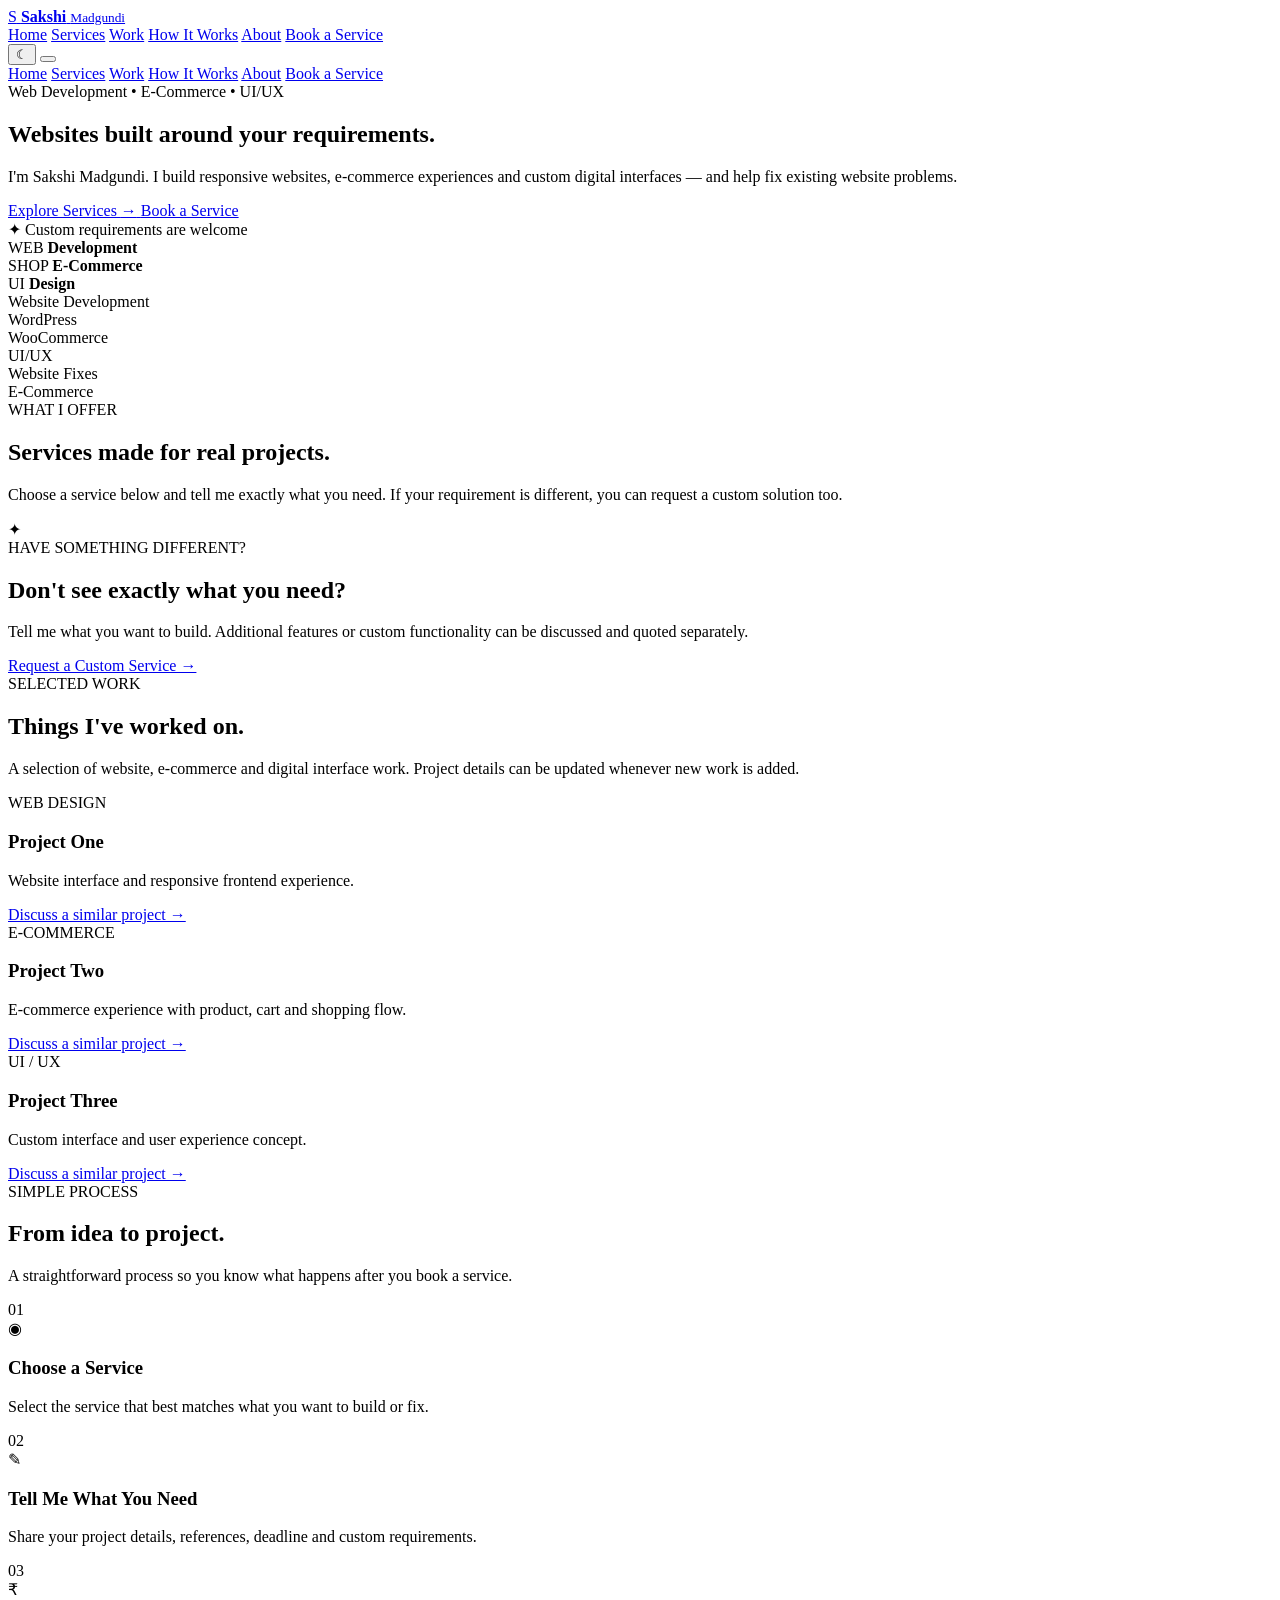
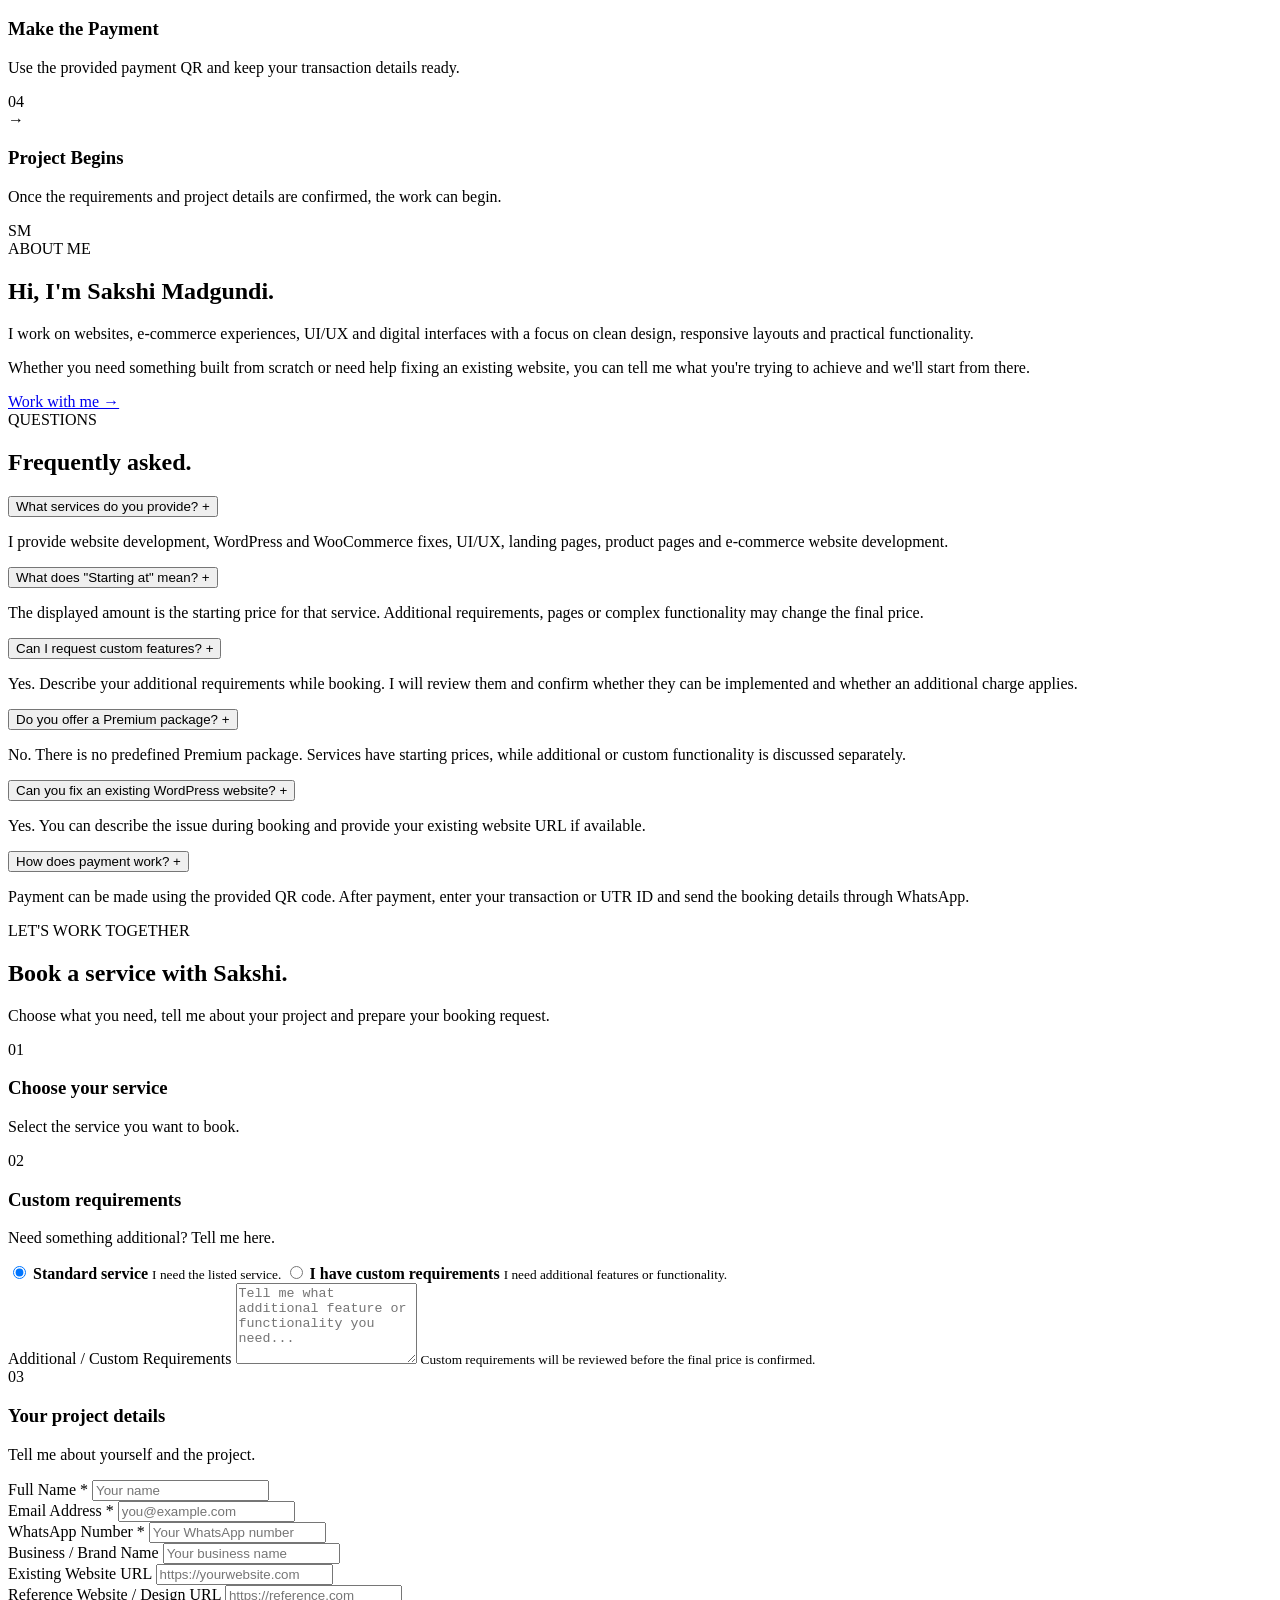
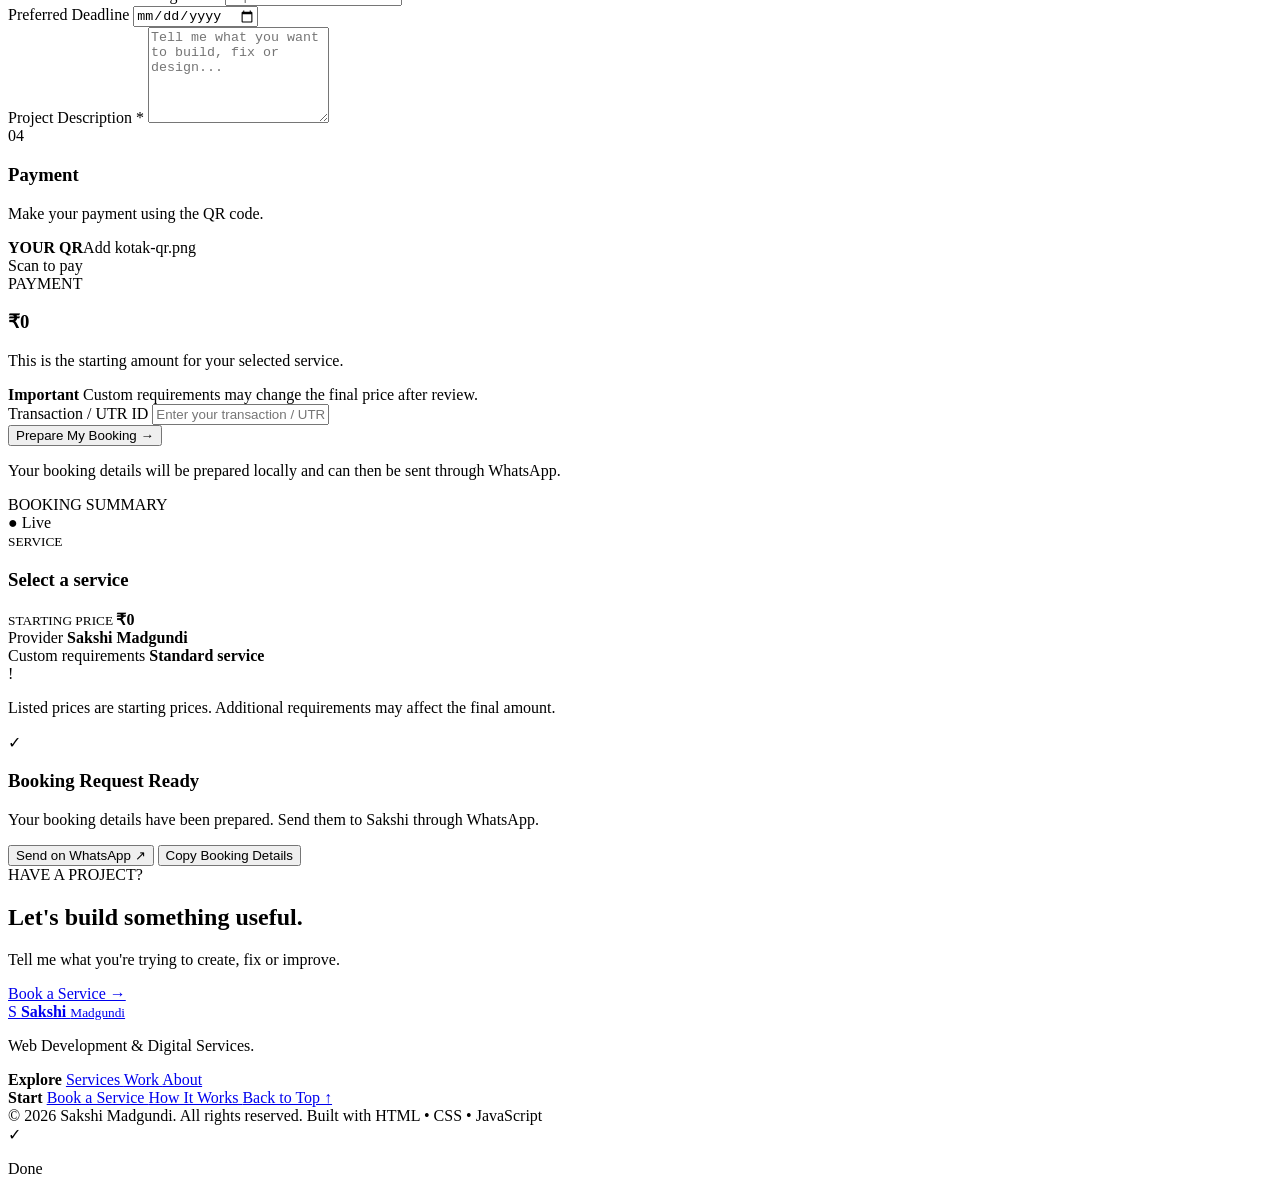
==== index.html @ ca5ca5b4 "Create index.html" ====
<!DOCTYPE html>
<html lang="en">
<head>
    <meta charset="UTF-8">

    <meta name="viewport" content="width=device-width, initial-scale=1.0">

    <title>Sakshi Madgundi | Web Development & Digital Services</title>

    <meta
        name="description"
        content="Web development, e-commerce, UI/UX and website improvement services by Sakshi Madgundi."
    >

    <meta name="theme-color" content="#FFD600">

    <link rel="stylesheet" href="style.css">
</head>

<body>

<!-- =====================================================
     HEADER
===================================================== -->

<header class="site-header" id="siteHeader">

    <div class="header-inner">

        <a href="#home" class="brand">
            <span class="brand-mark">S</span>

            <span class="brand-text">
                <strong>Sakshi</strong>
                <small>Madgundi</small>
            </span>
        </a>


        <nav class="desktop-nav">

            <a href="#home">Home</a>
            <a href="#services">Services</a>
            <a href="#work">Work</a>
            <a href="#how-it-works">How It Works</a>
            <a href="#about">About</a>

            <a href="#booking" class="nav-book">
                Book a Service
            </a>

        </nav>


        <div class="header-actions">

            <button
                class="theme-toggle"
                id="themeToggle"
                type="button"
                aria-label="Toggle dark mode"
            >
                <span id="themeIcon">☾</span>
            </button>

            <button
                class="mobile-menu-btn"
                id="mobileMenuBtn"
                type="button"
                aria-label="Open menu"
                aria-expanded="false"
            >
                <span></span>
                <span></span>
                <span></span>
            </button>

        </div>

    </div>


    <!-- MOBILE MENU -->

    <div class="mobile-menu" id="mobileMenu">

        <a href="#home">Home</a>
        <a href="#services">Services</a>
        <a href="#work">Work</a>
        <a href="#how-it-works">How It Works</a>
        <a href="#about">About</a>

        <a href="#booking" class="mobile-book">
            Book a Service
        </a>

    </div>

</header>


<main>


<!-- =====================================================
     HERO
===================================================== -->

<section class="hero section" id="home">

    <div class="hero-content">

        <div class="eyebrow">
            <span></span>
            Web Development • E-Commerce • UI/UX
        </div>

        <h1>
            Websites built
            <span>around your requirements.</span>
        </h1>

        <p class="hero-description">
            I'm Sakshi Madgundi. I build responsive websites,
            e-commerce experiences and custom digital interfaces —
            and help fix existing website problems.
        </p>

        <div class="hero-buttons">

            <a href="#services" class="btn btn-primary">
                Explore Services
                <span>→</span>
            </a>

            <a href="#booking" class="btn btn-secondary">
                Book a Service
            </a>

        </div>


        <div class="hero-note">
            <span>✦</span>
            Custom requirements are welcome
        </div>

    </div>


    <div class="hero-visual">

        <div class="visual-glow"></div>

        <div class="floating-card card-one">
            <span>WEB</span>
            <strong>Development</strong>
        </div>

        <div class="floating-card card-two">
            <span>SHOP</span>
            <strong>E-Commerce</strong>
        </div>

        <div class="floating-card card-three">
            <span>UI</span>
            <strong>Design</strong>
        </div>


        <div class="hero-device">

            <div class="device-top">
                <span></span>
                <span></span>
                <span></span>
            </div>

            <div class="device-content">

                <div class="device-line large"></div>
                <div class="device-line"></div>
                <div class="device-line short"></div>

                <div class="device-grid">
                    <div></div>
                    <div></div>
                    <div></div>
                </div>

            </div>

        </div>

    </div>

</section>


<!-- =====================================================
     QUICK SERVICE STRIP
===================================================== -->

<section class="service-strip">

    <div>Website Development</div>
    <div>WordPress</div>
    <div>WooCommerce</div>
    <div>UI/UX</div>
    <div>Website Fixes</div>
    <div>E-Commerce</div>

</section>


<!-- =====================================================
     SERVICES
===================================================== -->

<section class="section services-section" id="services">

    <div class="section-heading">

        <div>
            <span class="section-label">WHAT I OFFER</span>

            <h2>
                Services made
                <span>for real projects.</span>
            </h2>
        </div>

        <p>
            Choose a service below and tell me exactly what
            you need. If your requirement is different,
            you can request a custom solution too.
        </p>

    </div>


    <div class="services-grid" id="servicesGrid"></div>

</section>


<!-- =====================================================
     CUSTOM REQUIREMENT CTA
===================================================== -->

<section class="custom-section section">

    <div class="custom-card">

        <div class="custom-icon">
            ✦
        </div>

        <div class="custom-content">

            <span class="section-label">
                HAVE SOMETHING DIFFERENT?
            </span>

            <h2>
                Don't see exactly
                <span>what you need?</span>
            </h2>

            <p>
                Tell me what you want to build. Additional
                features or custom functionality can be
                discussed and quoted separately.
            </p>

        </div>

        <a href="#booking" class="btn btn-dark">
            Request a Custom Service →
        </a>

    </div>

</section>


<!-- =====================================================
     WORK
===================================================== -->

<section class="section work-section" id="work">

    <div class="section-heading">

        <div>

            <span class="section-label">
                SELECTED WORK
            </span>

            <h2>
                Things I've
                <span>worked on.</span>
            </h2>

        </div>

        <p>
            A selection of website, e-commerce and digital
            interface work. Project details can be updated
            whenever new work is added.
        </p>

    </div>


    <div class="work-grid">

        <article class="work-card">

            <div class="work-image work-image-one">
                <div class="mock-browser">
                    <div class="mock-top"></div>
                    <div class="mock-body">
                        <div></div>
                        <div></div>
                        <div></div>
                    </div>
                </div>
            </div>

            <div class="work-info">

                <span>WEB DESIGN</span>

                <h3>
                    Project One
                </h3>

                <p>
                    Website interface and responsive
                    frontend experience.
                </p>

                <a href="#booking">
                    Discuss a similar project →
                </a>

            </div>

        </article>


        <article class="work-card">

            <div class="work-image work-image-two">
                <div class="mock-phone">
                    <div class="mock-phone-top"></div>
                    <div class="mock-phone-body">
                        <div></div>
                        <div></div>
                    </div>
                </div>
            </div>

            <div class="work-info">

                <span>E-COMMERCE</span>

                <h3>
                    Project Two
                </h3>

                <p>
                    E-commerce experience with product,
                    cart and shopping flow.
                </p>

                <a href="#booking">
                    Discuss a similar project →
                </a>

            </div>

        </article>


        <article class="work-card">

            <div class="work-image work-image-three">

                <div class="mock-ui">

                    <div class="mock-ui-sidebar"></div>

                    <div class="mock-ui-main">
                        <div></div>
                        <div></div>
                        <div></div>
                    </div>

                </div>

            </div>

            <div class="work-info">

                <span>UI / UX</span>

                <h3>
                    Project Three
                </h3>

                <p>
                    Custom interface and user experience
                    concept.
                </p>

                <a href="#booking">
                    Discuss a similar project →
                </a>

            </div>

        </article>

    </div>

</section>


<!-- =====================================================
     HOW IT WORKS
===================================================== -->

<section class="section process-section" id="how-it-works">

    <div class="section-heading">

        <div>

            <span class="section-label">
                SIMPLE PROCESS
            </span>

            <h2>
                From idea
                <span>to project.</span>
            </h2>

        </div>

        <p>
            A straightforward process so you know what happens
            after you book a service.
        </p>

    </div>


    <div class="process-grid">

        <div class="process-card">

            <div class="process-number">
                01
            </div>

            <div class="process-icon">
                ◉
            </div>

            <h3>
                Choose a Service
            </h3>

            <p>
                Select the service that best matches
                what you want to build or fix.
            </p>

        </div>


        <div class="process-card">

            <div class="process-number">
                02
            </div>

            <div class="process-icon">
                ✎
            </div>

            <h3>
                Tell Me What You Need
            </h3>

            <p>
                Share your project details, references,
                deadline and custom requirements.
            </p>

        </div>


        <div class="process-card">

            <div class="process-number">
                03
            </div>

            <div class="process-icon">
                ₹
            </div>

            <h3>
                Make the Payment
            </h3>

            <p>
                Use the provided payment QR and keep
                your transaction details ready.
            </p>

        </div>


        <div class="process-card">

            <div class="process-number">
                04
            </div>

            <div class="process-icon">
                → 
            </div>

            <h3>
                Project Begins
            </h3>

            <p>
                Once the requirements and project details
                are confirmed, the work can begin.
            </p>

        </div>

    </div>

</section>


<!-- =====================================================
     ABOUT
===================================================== -->

<section class="section about-section" id="about">

    <div class="about-visual">

        <div class="about-circle">
            SM
        </div>

        <div class="about-yellow-block"></div>

    </div>


    <div class="about-content">

        <span class="section-label">
            ABOUT ME
        </span>

        <h2>
            Hi, I'm
            <span>Sakshi Madgundi.</span>
        </h2>

        <p>
            I work on websites, e-commerce experiences,
            UI/UX and digital interfaces with a focus on
            clean design, responsive layouts and practical
            functionality.
        </p>

        <p>
            Whether you need something built from scratch
            or need help fixing an existing website,
            you can tell me what you're trying to achieve
            and we'll start from there.
        </p>

        <a href="#booking" class="text-link">
            Work with me →
        </a>

    </div>

</section>


<!-- =====================================================
     FAQ
===================================================== -->

<section class="section faq-section">

    <div class="section-heading">

        <div>

            <span class="section-label">
                QUESTIONS
            </span>

            <h2>
                Frequently
                <span>asked.</span>
            </h2>

        </div>

    </div>


    <div class="faq-list">

        <div class="faq-item">

            <button class="faq-question" type="button">
                <span>What services do you provide?</span>
                <span class="faq-plus">+</span>
            </button>

            <div class="faq-answer">
                <p>
                    I provide website development, WordPress
                    and WooCommerce fixes, UI/UX, landing pages,
                    product pages and e-commerce website development.
                </p>
            </div>

        </div>


        <div class="faq-item">

            <button class="faq-question" type="button">
                <span>What does "Starting at" mean?</span>
                <span class="faq-plus">+</span>
            </button>

            <div class="faq-answer">
                <p>
                    The displayed amount is the starting price
                    for that service. Additional requirements,
                    pages or complex functionality may change
                    the final price.
                </p>
            </div>

        </div>


        <div class="faq-item">

            <button class="faq-question" type="button">
                <span>Can I request custom features?</span>
                <span class="faq-plus">+</span>
            </button>

            <div class="faq-answer">
                <p>
                    Yes. Describe your additional requirements
                    while booking. I will review them and confirm
                    whether they can be implemented and whether
                    an additional charge applies.
                </p>
            </div>

        </div>


        <div class="faq-item">

            <button class="faq-question" type="button">
                <span>Do you offer a Premium package?</span>
                <span class="faq-plus">+</span>
            </button>

            <div class="faq-answer">
                <p>
                    No. There is no predefined Premium package.
                    Services have starting prices, while additional
                    or custom functionality is discussed separately.
                </p>
            </div>

        </div>


        <div class="faq-item">

            <button class="faq-question" type="button">
                <span>Can you fix an existing WordPress website?</span>
                <span class="faq-plus">+</span>
            </button>

            <div class="faq-answer">
                <p>
                    Yes. You can describe the issue during booking
                    and provide your existing website URL if available.
                </p>
            </div>

        </div>


        <div class="faq-item">

            <button class="faq-question" type="button">
                <span>How does payment work?</span>
                <span class="faq-plus">+</span>
            </button>

            <div class="faq-answer">
                <p>
                    Payment can be made using the provided QR code.
                    After payment, enter your transaction or UTR ID
                    and send the booking details through WhatsApp.
                </p>
            </div>

        </div>

    </div>

</section>


<!-- =====================================================
     BOOKING
===================================================== -->

<section class="section booking-section" id="booking">

    <div class="booking-heading">

        <span class="section-label">
            LET'S WORK TOGETHER
        </span>

        <h2>
            Book a service
            <span>with Sakshi.</span>
        </h2>

        <p>
            Choose what you need, tell me about your project
            and prepare your booking request.
        </p>

    </div>


    <div class="booking-layout">


        <!-- LEFT SIDE -->

        <div class="booking-form-area">


            <!-- STEP 1 -->

            <div class="booking-step">

                <div class="step-heading">

                    <span class="step-number">
                        01
                    </span>

                    <div>
                        <h3>Choose your service</h3>
                        <p>
                            Select the service you want to book.
                        </p>
                    </div>

                </div>


                <div
                    class="booking-services"
                    id="bookingServices"
                ></div>

            </div>


            <!-- STEP 2 -->

            <div class="booking-step">

                <div class="step-heading">

                    <span class="step-number">
                        02
                    </span>

                    <div>
                        <h3>Custom requirements</h3>

                        <p>
                            Need something additional?
                            Tell me here.
                        </p>

                    </div>

                </div>


                <div class="custom-choice">

                    <label class="choice-option">

                        <input
                            type="radio"
                            name="customChoice"
                            value="standard"
                            checked
                        >

                        <span class="choice-box">

                            <strong>
                                Standard service
                            </strong>

                            <small>
                                I need the listed service.
                            </small>

                        </span>

                    </label>


                    <label class="choice-option">

                        <input
                            type="radio"
                            name="customChoice"
                            value="custom"
                        >

                        <span class="choice-box">

                            <strong>
                                I have custom requirements
                            </strong>

                            <small>
                                I need additional features or functionality.
                            </small>

                        </span>

                    </label>

                </div>


                <div
                    class="custom-requirements"
                    id="customRequirements"
                >

                    <label for="additionalRequirements">
                        Additional / Custom Requirements
                    </label>

                    <textarea
                        id="additionalRequirements"
                        rows="5"
                        placeholder="Tell me what additional feature or functionality you need..."
                    ></textarea>

                    <small>
                        Custom requirements will be reviewed before
                        the final price is confirmed.
                    </small>

                </div>

            </div>


            <!-- STEP 3 -->

            <div class="booking-step">

                <div class="step-heading">

                    <span class="step-number">
                        03
                    </span>

                    <div>

                        <h3>
                            Your project details
                        </h3>

                        <p>
                            Tell me about yourself and the project.
                        </p>

                    </div>

                </div>


                <form id="bookingForm" novalidate>

                    <div class="form-grid">

                        <div class="form-field">

                            <label for="fullName">
                                Full Name *
                            </label>

                            <input
                                type="text"
                                id="fullName"
                                placeholder="Your name"
                                required
                            >

                        </div>


                        <div class="form-field">

                            <label for="email">
                                Email Address *
                            </label>

                            <input
                                type="email"
                                id="email"
                                placeholder="you@example.com"
                                required
                            >

                        </div>


                        <div class="form-field">

                            <label for="whatsapp">
                                WhatsApp Number *
                            </label>

                            <input
                                type="tel"
                                id="whatsapp"
                                placeholder="Your WhatsApp number"
                                required
                            >

                        </div>


                        <div class="form-field">

                            <label for="businessName">
                                Business / Brand Name
                            </label>

                            <input
                                type="text"
                                id="businessName"
                                placeholder="Your business name"
                            >

                        </div>


                        <div class="form-field full">

                            <label for="websiteUrl">
                                Existing Website URL
                            </label>

                            <input
                                type="url"
                                id="websiteUrl"
                                placeholder="https://yourwebsite.com"
                            >

                        </div>


                        <div class="form-field full">

                            <label for="referenceUrl">
                                Reference Website / Design URL
                            </label>

                            <input
                                type="url"
                                id="referenceUrl"
                                placeholder="https://reference.com"
                            >

                        </div>


                        <div class="form-field">

                            <label for="deadline">
                                Preferred Deadline
                            </label>

                            <input
                                type="date"
                                id="deadline"
                            >

                        </div>


                        <div class="form-field full">

                            <label for="projectDescription">
                                Project Description *
                            </label>

                            <textarea
                                id="projectDescription"
                                rows="6"
                                placeholder="Tell me what you want to build, fix or design..."
                                required
                            ></textarea>

                        </div>

                    </div>

                </form>

            </div>


            <!-- STEP 4 PAYMENT -->

            <div class="booking-step payment-step">

                <div class="step-heading">

                    <span class="step-number">
                        04
                    </span>

                    <div>

                        <h3>
                            Payment
                        </h3>

                        <p>
                            Make your payment using the QR code.
                        </p>

                    </div>

                </div>


                <div class="payment-box">

                    <div class="qr-area">

                        <div class="qr-frame">

                            <img
                                src="assets/images/kotak-qr.png"
                                alt="Kotak payment QR code"
                                onerror="this.style.display='none'; this.nextElementSibling.style.display='flex';"
                            >

                            <div class="qr-placeholder">
                                <strong>YOUR QR</strong>
                                <span>
                                    Add kotak-qr.png
                                </span>
                            </div>

                        </div>

                        <span class="qr-label">
                            Scan to pay
                        </span>

                    </div>


                    <div class="payment-details">

                        <span class="payment-label">
                            PAYMENT
                        </span>

                        <h3>
                            ₹<span id="paymentAmount">0</span>
                        </h3>

                        <p>
                            This is the starting amount for
                            your selected service.
                        </p>

                        <div class="payment-note">
                            <strong>Important</strong>

                            <span>
                                Custom requirements may change
                                the final price after review.
                            </span>
                        </div>


                        <div class="form-field">

                            <label for="utr">
                                Transaction / UTR ID
                            </label>

                            <input
                                type="text"
                                id="utr"
                                placeholder="Enter your transaction / UTR ID"
                            >

                        </div>

                    </div>

                </div>

            </div>


            <!-- GENERATE -->

            <div class="booking-submit-area">

                <button
                    type="button"
                    class="btn btn-primary btn-large"
                    id="generateBooking"
                >
                    Prepare My Booking
                    <span>→</span>
                </button>

                <p>
                    Your booking details will be prepared locally
                    and can then be sent through WhatsApp.
                </p>

            </div>


        </div>


        <!-- RIGHT SIDE SUMMARY -->

        <aside class="booking-summary">

            <div class="summary-top">

                <span>
                    BOOKING SUMMARY
                </span>

                <div class="summary-status">
                    ● Live
                </div>

            </div>


            <div class="summary-service">

                <small>
                    SERVICE
                </small>

                <h3 id="summaryService">
                    Select a service
                </h3>

            </div>


            <div class="summary-price">

                <small>
                    STARTING PRICE
                </small>

                <strong>
                    ₹<span id="summaryPrice">0</span>
                </strong>

            </div>


            <div class="summary-divider"></div>


            <div class="summary-details">

                <div>
                    <span>Provider</span>
                    <strong>Sakshi Madgundi</strong>
                </div>

                <div>
                    <span>Custom requirements</span>
                    <strong id="summaryCustom">
                        Standard service
                    </strong>
                </div>

            </div>


            <div class="summary-notice">

                <span>!</span>

                <p>
                    Listed prices are starting prices.
                    Additional requirements may affect
                    the final amount.
                </p>

            </div>


            <div
                class="booking-ready"
                id="bookingReady"
            >

                <div class="ready-icon">
                    ✓
                </div>

                <h3>
                    Booking Request Ready
                </h3>

                <p>
                    Your booking details have been prepared.
                    Send them to Sakshi through WhatsApp.
                </p>


                <button
                    type="button"
                    class="btn whatsapp-btn"
                    id="whatsappBtn"
                >
                    Send on WhatsApp
                    <span>↗</span>
                </button>


                <button
                    type="button"
                    class="copy-btn"
                    id="copyBtn"
                >
                    Copy Booking Details
                </button>

            </div>

        </aside>

    </div>

</section>


<!-- =====================================================
     FINAL CTA
===================================================== -->

<section class="final-cta section">

    <div>

        <span class="section-label">
            HAVE A PROJECT?
        </span>

        <h2>
            Let's build
            <span>something useful.</span>
        </h2>

        <p>
            Tell me what you're trying to create,
            fix or improve.
        </p>

    </div>


    <a href="#booking" class="btn btn-dark btn-large">
        Book a Service →
    </a>

</section>


</main>


<!-- =====================================================
     FOOTER
===================================================== -->

<footer class="site-footer">

    <div class="footer-main">

        <div class="footer-brand">

            <a href="#home" class="brand footer-logo">

                <span class="brand-mark">
                    S
                </span>

                <span class="brand-text">

                    <strong>
                        Sakshi
                    </strong>

                    <small>
                        Madgundi
                    </small>

                </span>

            </a>


            <p>
                Web Development & Digital Services.
            </p>

        </div>


        <div class="footer-links">

            <div>

                <strong>
                    Explore
                </strong>

                <a href="#services">
                    Services
                </a>

                <a href="#work">
                    Work
                </a>

                <a href="#about">
                    About
                </a>

            </div>


            <div>

                <strong>
                    Start
                </strong>

                <a href="#booking">
                    Book a Service
                </a>

                <a href="#how-it-works">
                    How It Works
                </a>

                <a href="#home">
                    Back to Top ↑
                </a>

            </div>

        </div>

    </div>


    <div class="footer-bottom">

        <span>
            © 2026 Sakshi Madgundi. All rights reserved.
        </span>

        <span>
            Built with HTML • CSS • JavaScript
        </span>

    </div>

</footer>


<!-- TOAST -->

<div class="toast" id="toast">
    <span>✓</span>
    <p id="toastMessage">
        Done
    </p>
</div>


<script src="script.js"></script>

</body>
</html>
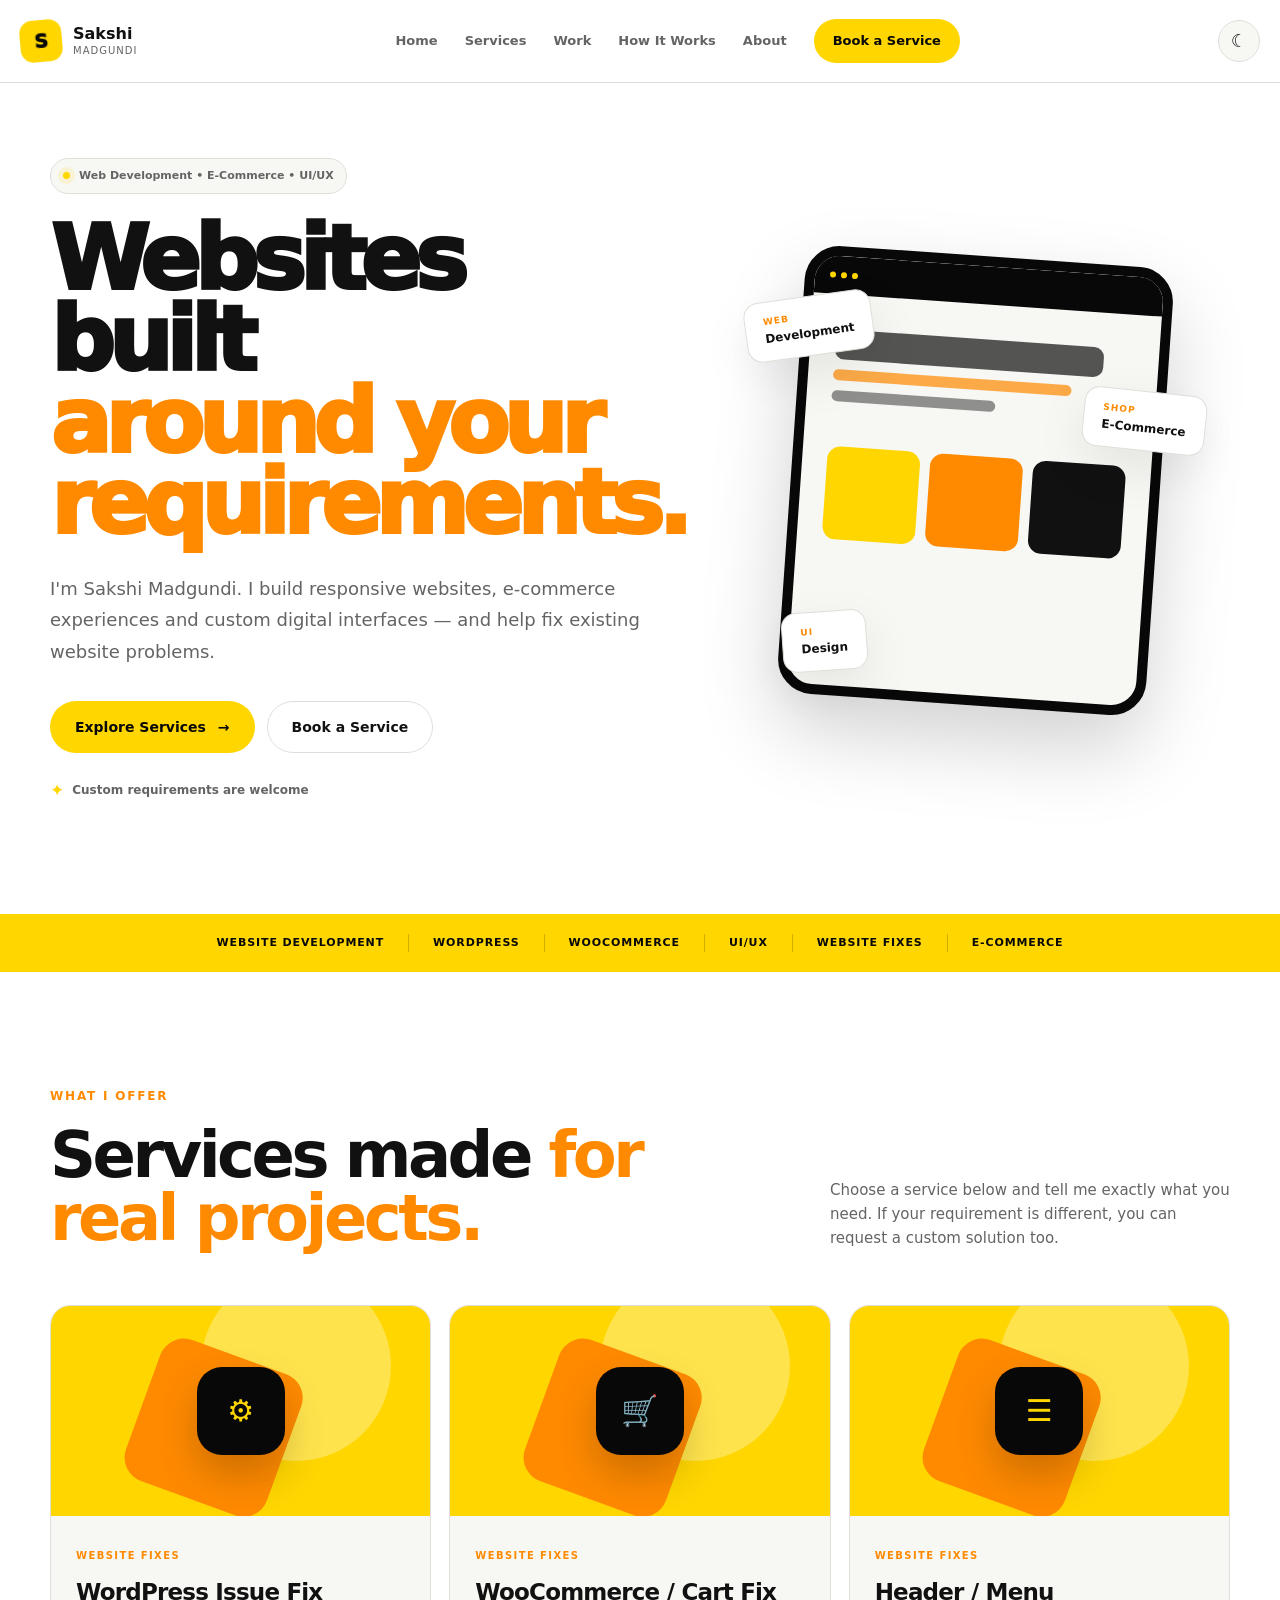
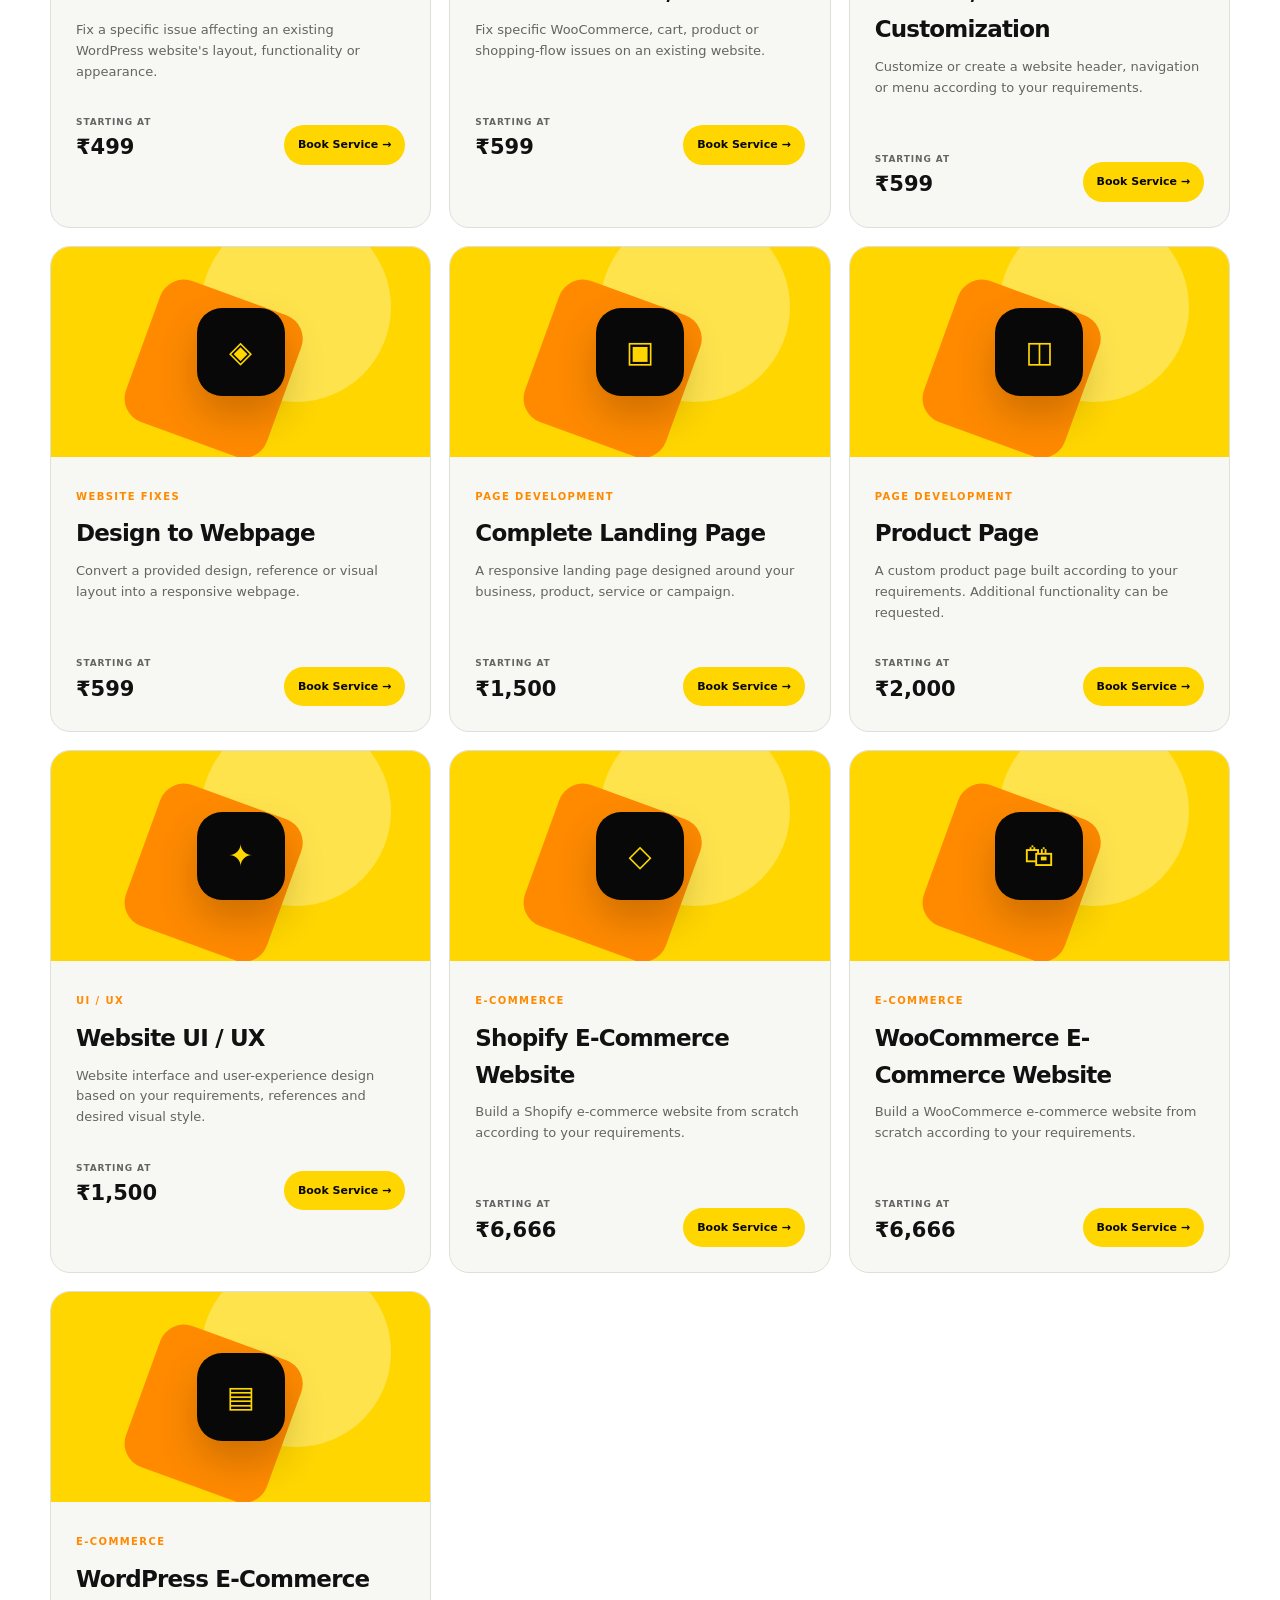
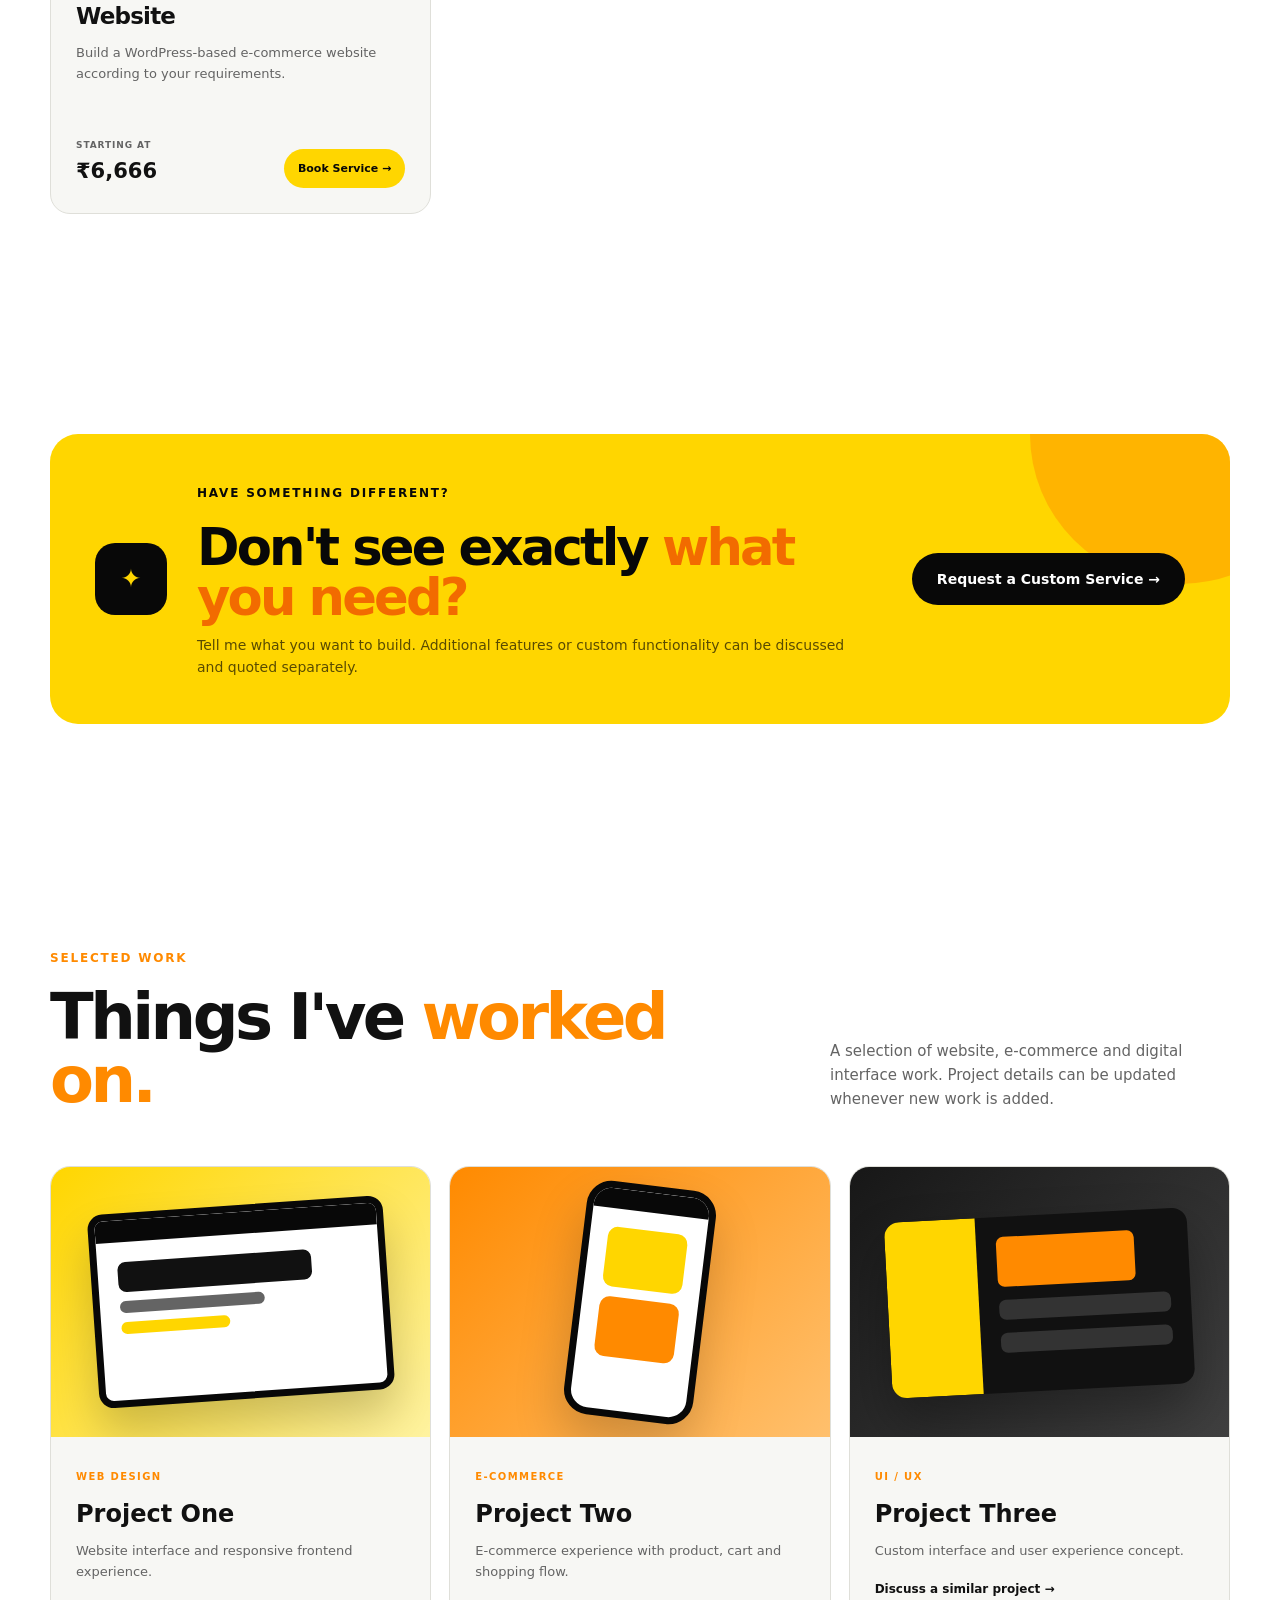
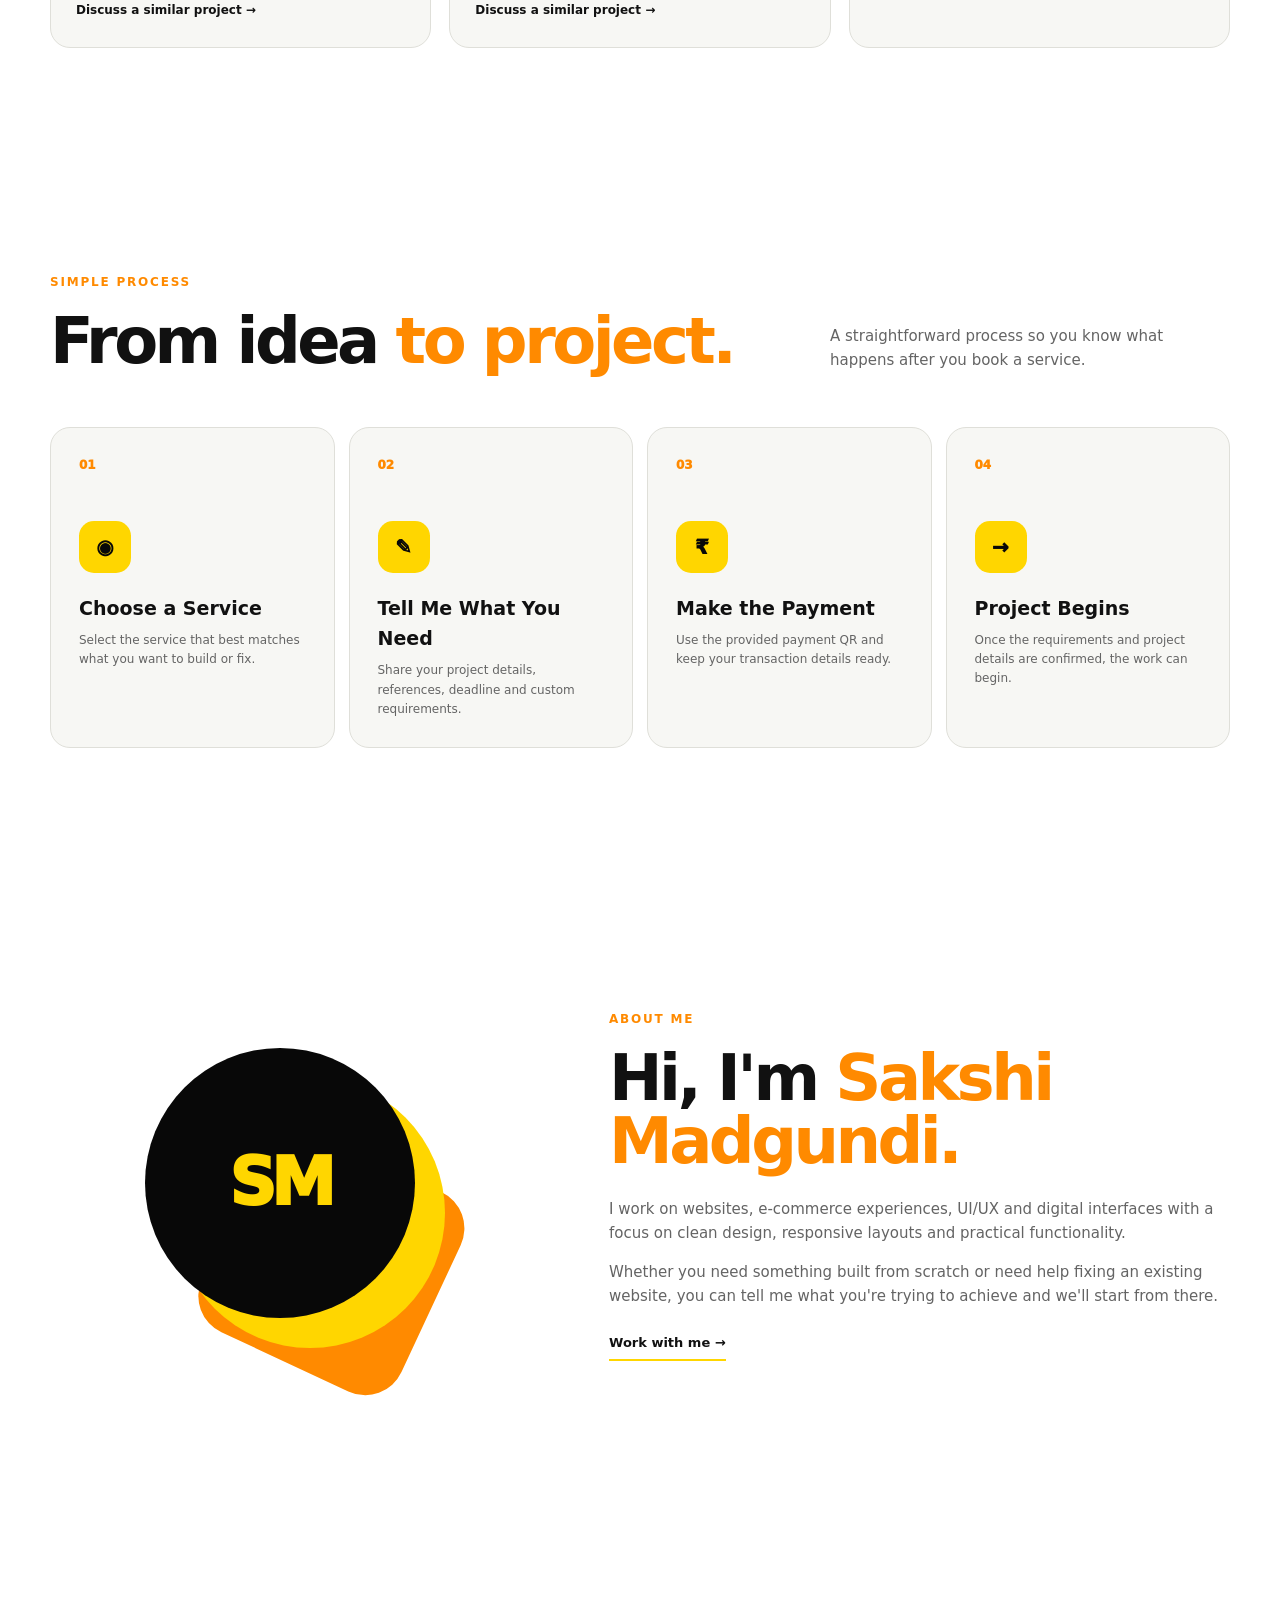
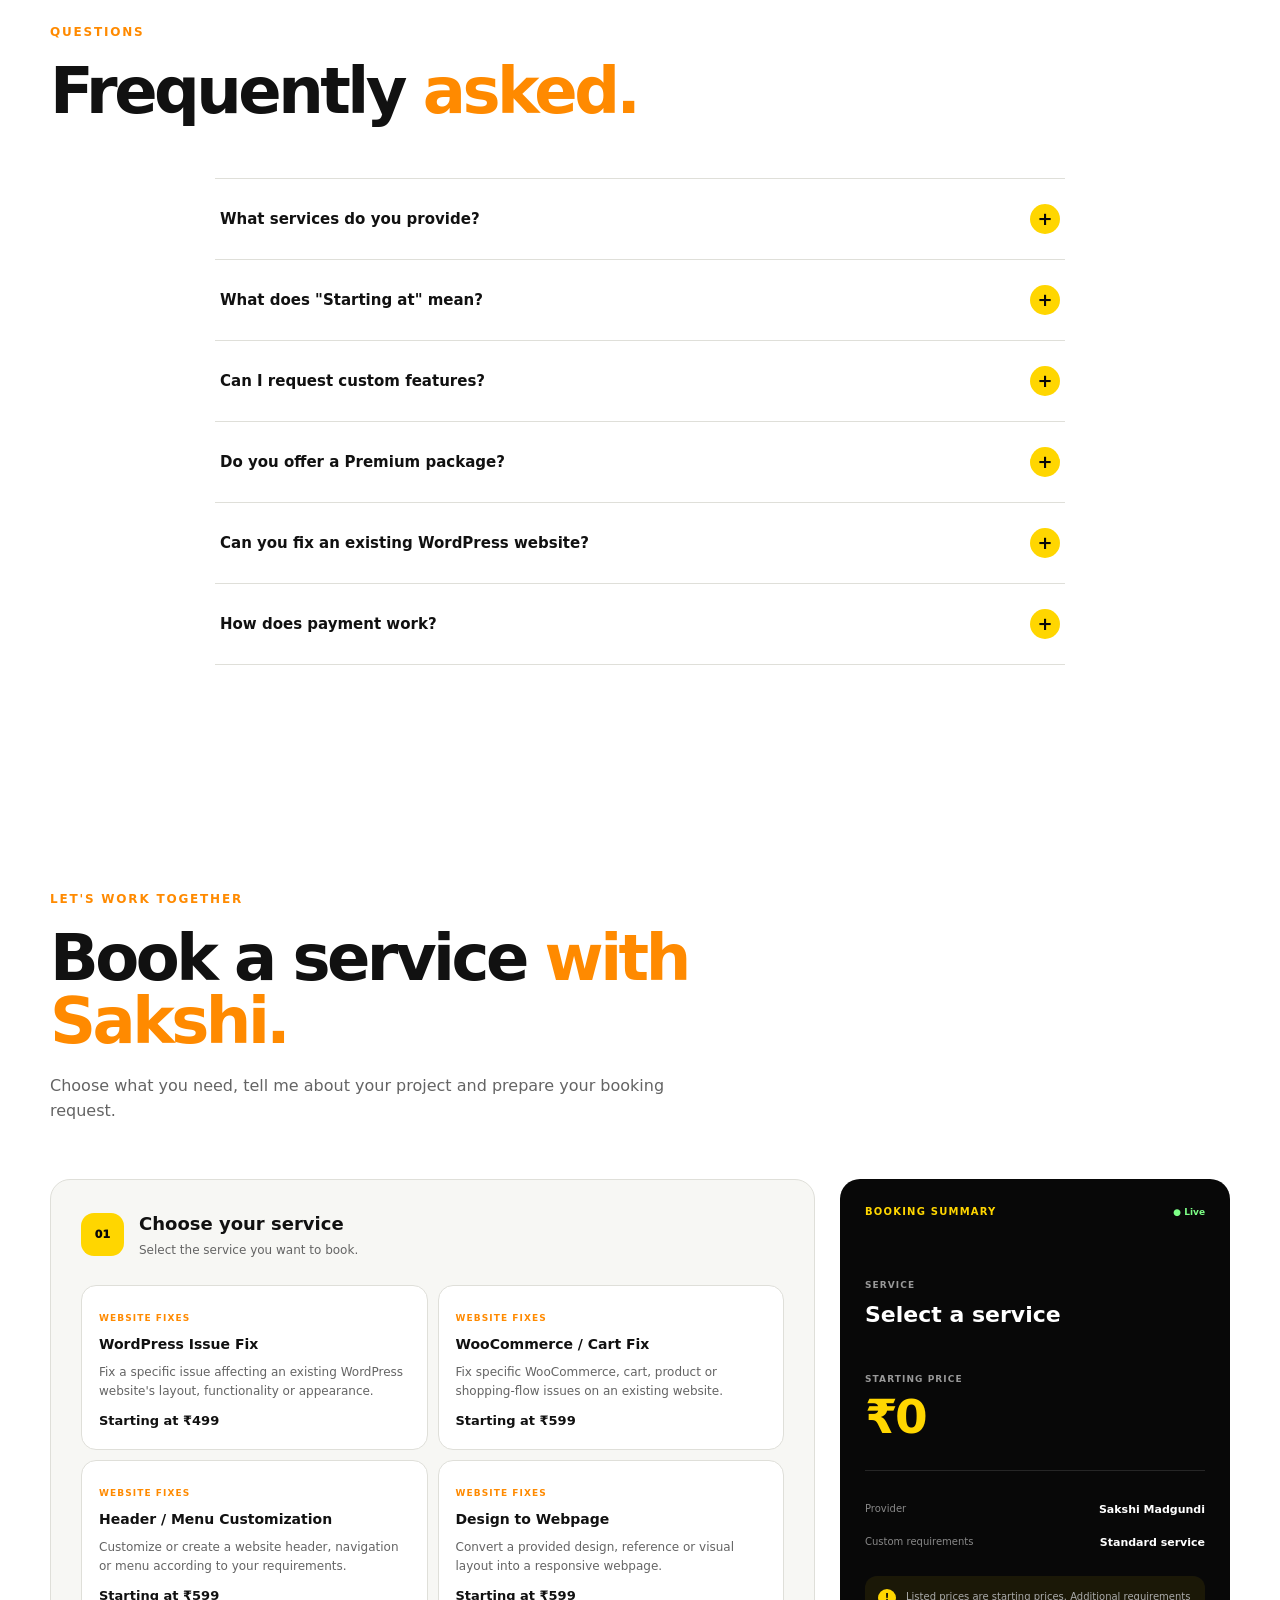
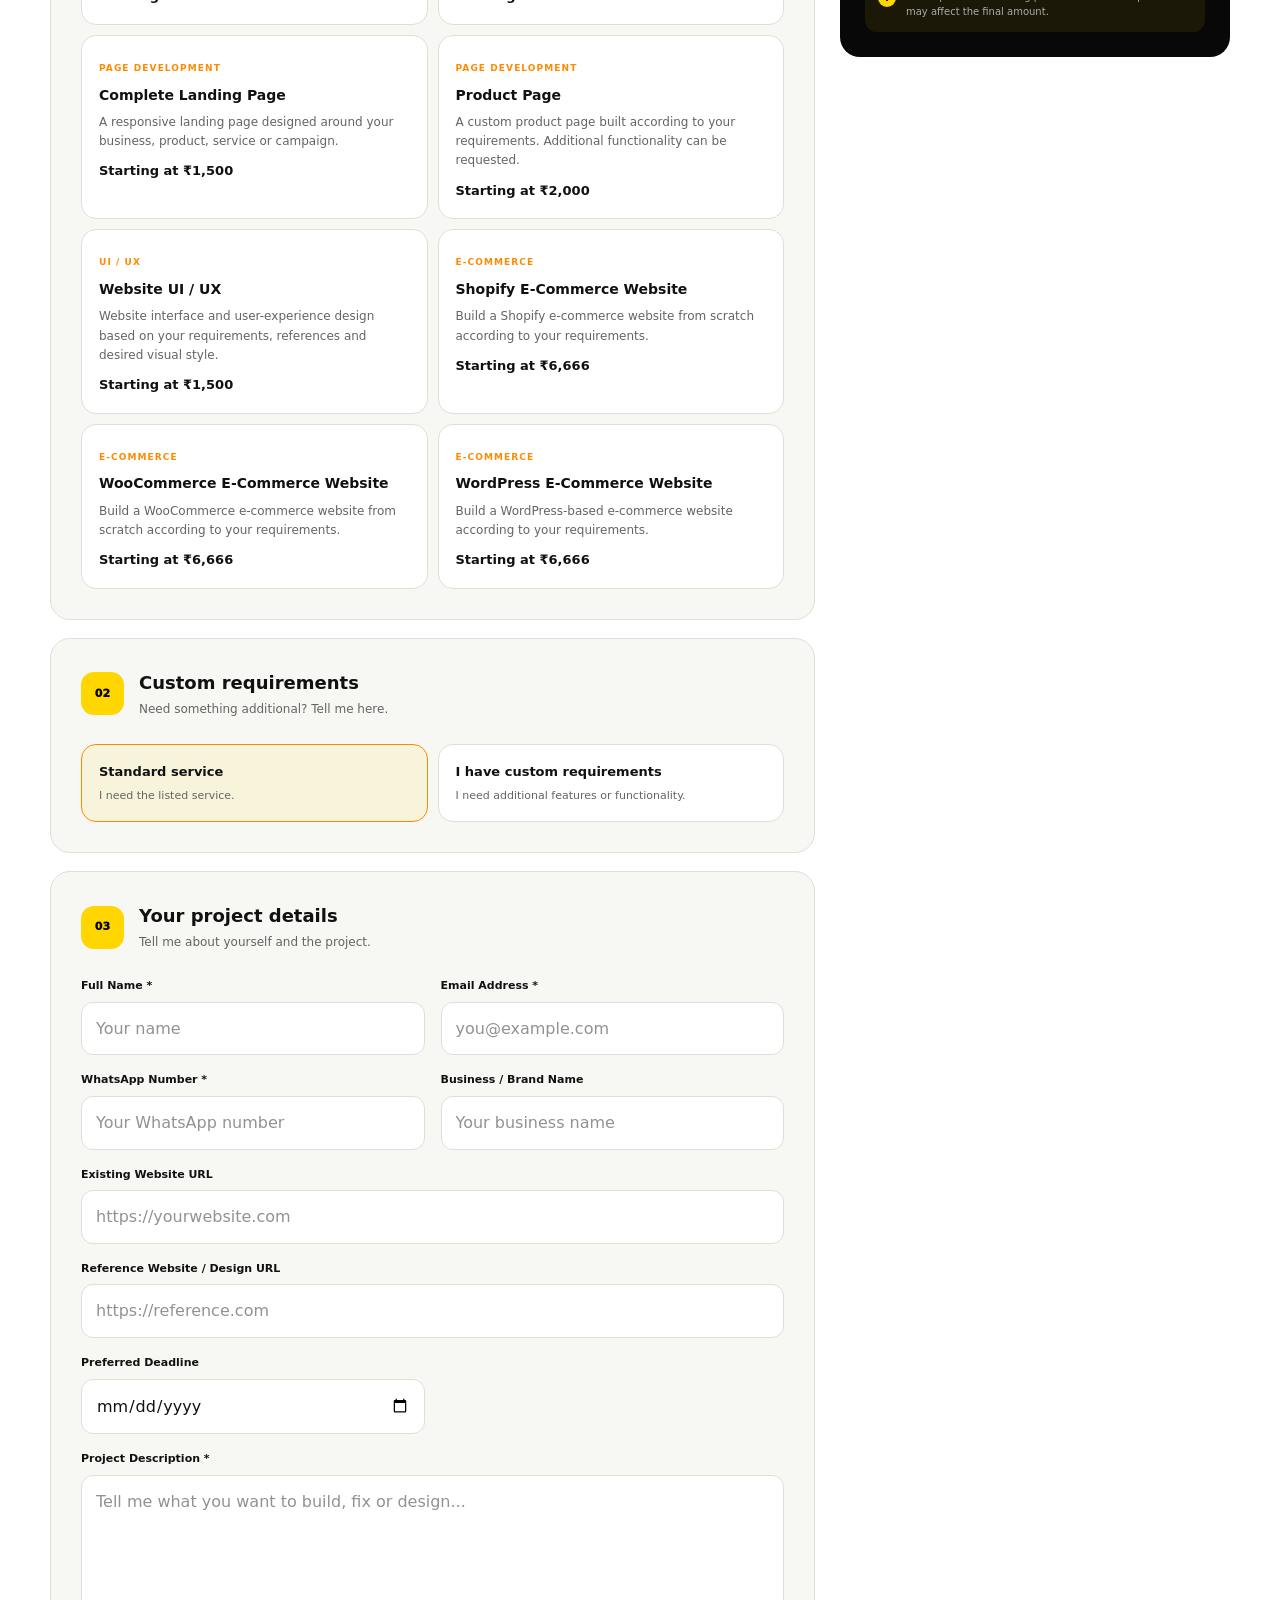
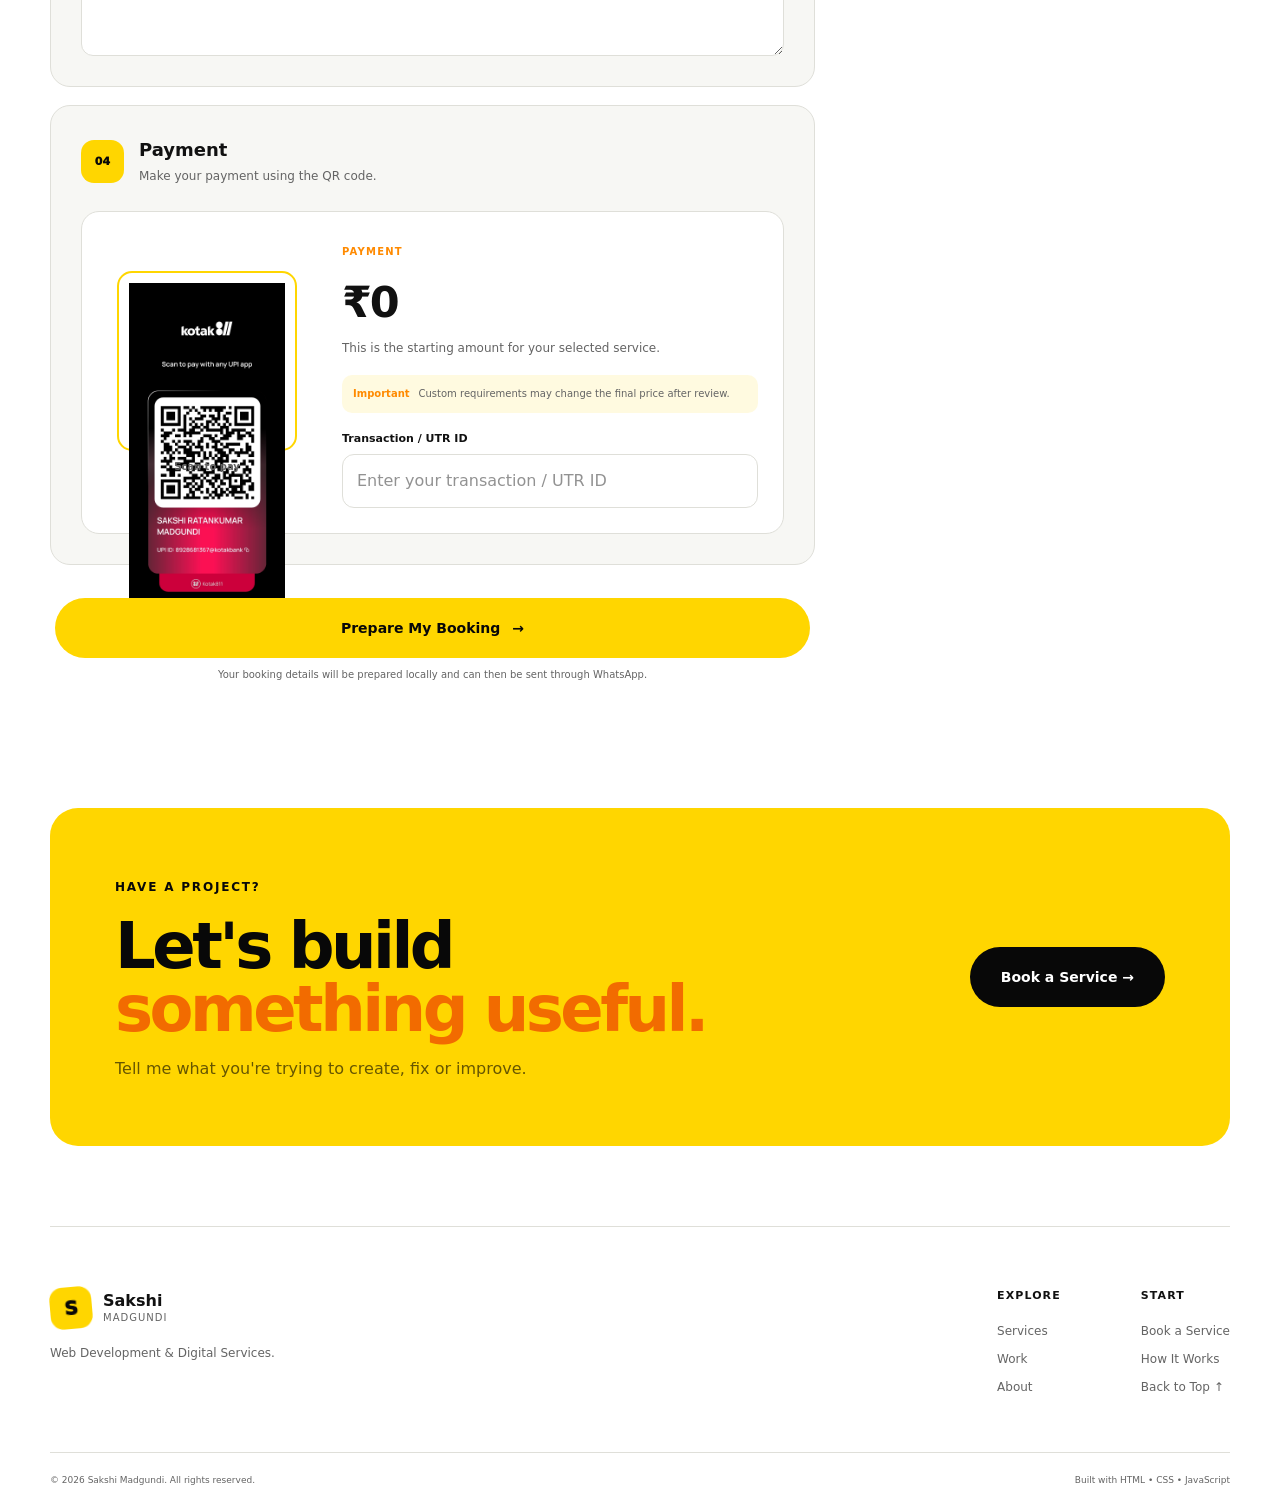
==== commit 771044d6: "Update QR code image source path" ====
--- a/index.html
+++ b/index.html
@@ -1092,7 +1092,7 @@
                         <div class="qr-frame">
 
                             <img
-                                src="assets/images/kotak-qr.png"
+                                src="kotak-qr.png"
                                 alt="Kotak payment QR code"
                                 onerror="this.style.display='none'; this.nextElementSibling.style.display='flex';"
                             >
--- a/style.css
+++ b/style.css
@@ -0,0 +1,3754 @@
+/* =========================================================
+   SAKSHI MADGUNDI
+   SERVICE BOOKING WEBSITE
+   PURE CSS
+========================================================= */
+
+
+/* =========================================================
+   ROOT
+========================================================= */
+
+:root {
+
+    --yellow: #FFD600;
+    --yellow-bright: #FFE000;
+    --orange: #FF8A00;
+    --orange-dark: #F26B00;
+
+    --white: #FFFFFF;
+    --black: #080808;
+
+    --bg: #FFFFFF;
+    --surface: #F7F7F4;
+    --surface-2: #EEEEEA;
+
+    --text: #111111;
+    --text-soft: #646464;
+    --border: #DFDFD9;
+
+    --shadow:
+        0 18px 50px rgba(0, 0, 0, 0.08);
+
+    --radius-lg: 28px;
+    --radius-md: 20px;
+    --radius-sm: 13px;
+
+    --header-height: 82px;
+
+    --transition:
+        0.25s ease;
+
+}
+
+
+/* =========================================================
+   DARK THEME
+========================================================= */
+
+body.dark {
+
+    --bg: #080808;
+    --surface: #121212;
+    --surface-2: #1A1A1A;
+
+    --text: #FFFFFF;
+    --text-soft: #A9A9A9;
+
+    --border: #2B2B2B;
+
+    --shadow:
+        0 18px 50px rgba(0, 0, 0, 0.35);
+
+}
+
+
+/* =========================================================
+   RESET
+========================================================= */
+
+* {
+    box-sizing: border-box;
+    margin: 0;
+    padding: 0;
+}
+
+html {
+    scroll-behavior: smooth;
+}
+
+body {
+
+    font-family:
+        Inter,
+        ui-sans-serif,
+        system-ui,
+        -apple-system,
+        BlinkMacSystemFont,
+        "Segoe UI",
+        sans-serif;
+
+    background: var(--bg);
+    color: var(--text);
+
+    line-height: 1.6;
+
+    overflow-x: hidden;
+
+    transition:
+        background var(--transition),
+        color var(--transition);
+
+}
+
+button,
+input,
+textarea {
+    font: inherit;
+}
+
+button {
+    cursor: pointer;
+}
+
+a {
+    color: inherit;
+    text-decoration: none;
+}
+
+img {
+    max-width: 100%;
+    display: block;
+}
+
+
+/* =========================================================
+   GLOBAL
+========================================================= */
+
+.section {
+
+    width: min(
+        1180px,
+        calc(100% - 40px)
+    );
+
+    margin-inline: auto;
+
+}
+
+.section {
+    padding-block: 110px;
+}
+
+.section-label {
+
+    display: inline-block;
+
+    color: var(--orange);
+
+    font-size: 12px;
+
+    font-weight: 800;
+
+    letter-spacing: 0.15em;
+
+    margin-bottom: 18px;
+
+}
+
+.section-heading {
+
+    display: flex;
+
+    justify-content: space-between;
+
+    align-items: end;
+
+    gap: 50px;
+
+    margin-bottom: 55px;
+
+}
+
+.section-heading h2,
+.about-content h2,
+.final-cta h2,
+.booking-heading h2,
+.custom-content h2 {
+
+    font-size:
+        clamp(38px, 5vw, 68px);
+
+    line-height: 0.98;
+
+    letter-spacing: -0.055em;
+
+    font-weight: 900;
+
+}
+
+.section-heading h2 span,
+.about-content h2 span,
+.final-cta h2 span,
+.booking-heading h2 span,
+.custom-content h2 span {
+
+    color: var(--orange);
+
+}
+
+.section-heading > p {
+
+    max-width: 400px;
+
+    color: var(--text-soft);
+
+    font-size: 15px;
+
+}
+
+
+/* =========================================================
+   BUTTONS
+========================================================= */
+
+.btn {
+
+    display: inline-flex;
+
+    align-items: center;
+
+    justify-content: center;
+
+    gap: 12px;
+
+    min-height: 52px;
+
+    padding:
+        0 24px;
+
+    border-radius: 999px;
+
+    font-size: 14px;
+
+    font-weight: 800;
+
+    border: 1px solid transparent;
+
+    transition:
+        transform var(--transition),
+        background var(--transition),
+        color var(--transition),
+        border var(--transition);
+
+}
+
+.btn:hover {
+
+    transform: translateY(-3px);
+
+}
+
+.btn-primary {
+
+    background: var(--yellow);
+
+    color: #080808;
+
+}
+
+.btn-primary:hover {
+
+    background: var(--orange);
+
+}
+
+.btn-secondary {
+
+    border-color: var(--border);
+
+    background: transparent;
+
+    color: var(--text);
+
+}
+
+.btn-secondary:hover {
+
+    border-color: var(--yellow);
+
+    background: var(--yellow);
+
+    color: #080808;
+
+}
+
+.btn-dark {
+
+    background: #080808;
+
+    color: #FFFFFF;
+
+}
+
+body.dark .btn-dark {
+
+    background: var(--yellow);
+
+    color: #080808;
+
+}
+
+.btn-large {
+
+    min-height: 60px;
+
+    padding-inline: 30px;
+
+}
+
+
+/* =========================================================
+   HEADER
+========================================================= */
+
+.site-header {
+
+    position: sticky;
+
+    top: 0;
+
+    z-index: 1000;
+
+    width: 100%;
+
+    background:
+        color-mix(
+            in srgb,
+            var(--bg) 90%,
+            transparent
+        );
+
+    backdrop-filter: blur(18px);
+
+    border-bottom:
+        1px solid var(--border);
+
+}
+
+.header-inner {
+
+    width: min(
+        1240px,
+        calc(100% - 40px)
+    );
+
+    min-height: var(--header-height);
+
+    margin-inline: auto;
+
+    display: flex;
+
+    align-items: center;
+
+    justify-content: space-between;
+
+    gap: 30px;
+
+}
+
+
+/* BRAND */
+
+.brand {
+
+    display: inline-flex;
+
+    align-items: center;
+
+    gap: 11px;
+
+    flex-shrink: 0;
+
+}
+
+.brand-mark {
+
+    width: 42px;
+
+    height: 42px;
+
+    display: grid;
+
+    place-items: center;
+
+    border-radius: 13px;
+
+    background: var(--yellow);
+
+    color: #080808;
+
+    font-size: 19px;
+
+    font-weight: 950;
+
+    transform: rotate(-5deg);
+
+}
+
+.brand-text {
+
+    display: flex;
+
+    flex-direction: column;
+
+    line-height: 1;
+
+}
+
+.brand-text strong {
+
+    font-size: 16px;
+
+    font-weight: 900;
+
+}
+
+.brand-text small {
+
+    margin-top: 4px;
+
+    font-size: 10px;
+
+    color: var(--text-soft);
+
+    letter-spacing: 0.1em;
+
+    text-transform: uppercase;
+
+}
+
+
+/* DESKTOP NAV */
+
+.desktop-nav {
+
+    display: flex;
+
+    align-items: center;
+
+    gap: 27px;
+
+}
+
+.desktop-nav > a {
+
+    color: var(--text-soft);
+
+    font-size: 13px;
+
+    font-weight: 700;
+
+    transition:
+        color var(--transition);
+
+}
+
+.desktop-nav > a:hover {
+
+    color: var(--text);
+
+}
+
+.desktop-nav .nav-book {
+
+    color: #080808;
+
+    background: var(--yellow);
+
+    padding:
+        12px 19px;
+
+    border-radius: 999px;
+
+}
+
+.desktop-nav .nav-book:hover {
+
+    color: #080808;
+
+    background: var(--orange);
+
+}
+
+
+/* HEADER ACTIONS */
+
+.header-actions {
+
+    display: flex;
+
+    align-items: center;
+
+    gap: 9px;
+
+}
+
+.theme-toggle {
+
+    width: 42px;
+
+    height: 42px;
+
+    border: 1px solid var(--border);
+
+    border-radius: 50%;
+
+    background: var(--surface);
+
+    color: var(--text);
+
+    display: grid;
+
+    place-items: center;
+
+    font-size: 18px;
+
+    transition:
+        background var(--transition),
+        transform var(--transition);
+
+}
+
+.theme-toggle:hover {
+
+    background: var(--yellow);
+
+    color: #080808;
+
+    transform: rotate(10deg);
+
+}
+
+
+/* MOBILE MENU BUTTON */
+
+.mobile-menu-btn {
+
+    display: none;
+
+    width: 43px;
+
+    height: 43px;
+
+    border: 1px solid var(--border);
+
+    border-radius: 50%;
+
+    background: var(--surface);
+
+    flex-direction: column;
+
+    justify-content: center;
+
+    align-items: center;
+
+    gap: 5px;
+
+}
+
+.mobile-menu-btn span {
+
+    display: block;
+
+    width: 17px;
+
+    height: 2px;
+
+    background: var(--text);
+
+    border-radius: 4px;
+
+}
+
+
+/* MOBILE MENU */
+
+.mobile-menu {
+
+    display: none;
+
+    padding:
+        15px 20px 25px;
+
+    background: var(--bg);
+
+    border-bottom:
+        1px solid var(--border);
+
+}
+
+.mobile-menu a {
+
+    display: block;
+
+    padding:
+        13px 5px;
+
+    font-weight: 750;
+
+    color: var(--text-soft);
+
+}
+
+.mobile-menu .mobile-book {
+
+    margin-top: 10px;
+
+    padding:
+        15px 20px;
+
+    background: var(--yellow);
+
+    color: #080808;
+
+    text-align: center;
+
+    border-radius: 999px;
+
+}
+
+.mobile-menu.open {
+
+    display: block;
+
+}
+
+
+/* =========================================================
+   HERO
+========================================================= */
+
+.hero {
+
+    min-height:
+        calc(100vh - var(--header-height));
+
+    display: grid;
+
+    grid-template-columns:
+        1.05fr
+        0.95fr;
+
+    align-items: center;
+
+    gap: 60px;
+
+    padding-top: 75px;
+
+}
+
+.hero-content {
+
+    position: relative;
+
+    z-index: 2;
+
+}
+
+.eyebrow {
+
+    display: inline-flex;
+
+    align-items: center;
+
+    gap: 9px;
+
+    padding:
+        8px 12px;
+
+    border:
+        1px solid var(--border);
+
+    background: var(--surface);
+
+    border-radius: 999px;
+
+    color: var(--text-soft);
+
+    font-size: 11px;
+
+    font-weight: 800;
+
+}
+
+.eyebrow span {
+
+    width: 7px;
+
+    height: 7px;
+
+    border-radius: 50%;
+
+    background: var(--yellow);
+
+    box-shadow:
+        0 0 0 5px
+        rgba(255, 214, 0, 0.14);
+
+}
+
+.hero h1 {
+
+    max-width: 760px;
+
+    margin-top: 25px;
+
+    font-size:
+        clamp(55px, 7vw, 94px);
+
+    line-height: 0.91;
+
+    letter-spacing: -0.07em;
+
+    font-weight: 950;
+
+}
+
+.hero h1 span {
+
+    display: block;
+
+    color: var(--orange);
+
+}
+
+.hero-description {
+
+    max-width: 600px;
+
+    margin-top: 28px;
+
+    color: var(--text-soft);
+
+    font-size:
+        clamp(15px, 1.6vw, 18px);
+
+    line-height: 1.75;
+
+}
+
+.hero-buttons {
+
+    display: flex;
+
+    flex-wrap: wrap;
+
+    gap: 12px;
+
+    margin-top: 34px;
+
+}
+
+.hero-note {
+
+    display: flex;
+
+    align-items: center;
+
+    gap: 8px;
+
+    margin-top: 24px;
+
+    color: var(--text-soft);
+
+    font-size: 12px;
+
+    font-weight: 700;
+
+}
+
+.hero-note span {
+
+    color: var(--yellow);
+
+    font-size: 17px;
+
+}
+
+
+/* HERO VISUAL */
+
+.hero-visual {
+
+    position: relative;
+
+    min-height: 500px;
+
+    display: grid;
+
+    place-items: center;
+
+}
+
+.visual-glow {
+
+    position: absolute;
+
+    width: 330px;
+
+    height: 330px;
+
+    border-radius: 50%;
+
+    background:
+        radial-gradient(
+            circle,
+            rgba(255, 214, 0, 0.35),
+            transparent 68%
+        );
+
+    filter: blur(5px);
+
+}
+
+.hero-device {
+
+    position: relative;
+
+    width: min(
+        390px,
+        80%
+    );
+
+    aspect-ratio: 0.82;
+
+    background: var(--surface);
+
+    border:
+        10px solid #080808;
+
+    border-radius: 35px;
+
+    box-shadow:
+        0 35px 80px rgba(0,0,0,0.18);
+
+    transform:
+        rotate(4deg);
+
+    overflow: hidden;
+
+    z-index: 2;
+
+}
+
+.device-top {
+
+    height: 38px;
+
+    background: #080808;
+
+    display: flex;
+
+    align-items: center;
+
+    gap: 5px;
+
+    padding-inline: 15px;
+
+}
+
+.device-top span {
+
+    width: 6px;
+
+    height: 6px;
+
+    border-radius: 50%;
+
+    background: var(--yellow);
+
+}
+
+.device-content {
+
+    padding: 35px 25px;
+
+}
+
+.device-line {
+
+    height: 11px;
+
+    width: 80%;
+
+    margin-bottom: 10px;
+
+    border-radius: 10px;
+
+    background: var(--orange);
+
+    opacity: .7;
+
+}
+
+.device-line.large {
+
+    width: 90%;
+
+    height: 30px;
+
+    background: var(--text);
+
+}
+
+.device-line.short {
+
+    width: 55%;
+
+    background: var(--text-soft);
+
+}
+
+.device-grid {
+
+    display: grid;
+
+    grid-template-columns:
+        repeat(3, 1fr);
+
+    gap: 10px;
+
+    margin-top: 45px;
+
+}
+
+.device-grid div {
+
+    aspect-ratio: 1;
+
+    border-radius: 13px;
+
+    background: var(--yellow);
+
+}
+
+.device-grid div:nth-child(2) {
+
+    background: var(--orange);
+
+}
+
+.device-grid div:nth-child(3) {
+
+    background: var(--text);
+
+}
+
+
+/* FLOATING */
+
+.floating-card {
+
+    position: absolute;
+
+    z-index: 5;
+
+    padding:
+        15px 18px;
+
+    background: var(--bg);
+
+    border:
+        1px solid var(--border);
+
+    border-radius: 15px;
+
+    box-shadow: var(--shadow);
+
+    display: flex;
+
+    flex-direction: column;
+
+    line-height: 1.1;
+
+}
+
+.floating-card span {
+
+    color: var(--orange);
+
+    font-size: 9px;
+
+    font-weight: 900;
+
+    letter-spacing: .12em;
+
+}
+
+.floating-card strong {
+
+    margin-top: 5px;
+
+    font-size: 12px;
+
+}
+
+.card-one {
+
+    top: 13%;
+
+    left: 0;
+
+    transform: rotate(-8deg);
+
+}
+
+.card-two {
+
+    right: 0;
+
+    top: 32%;
+
+    transform: rotate(6deg);
+
+}
+
+.card-three {
+
+    bottom: 12%;
+
+    left: 8%;
+
+    transform: rotate(-4deg);
+
+}
+
+
+/* =========================================================
+   SERVICE STRIP
+========================================================= */
+
+.service-strip {
+
+    width: 100%;
+
+    padding:
+        20px;
+
+    background: var(--yellow);
+
+    color: #080808;
+
+    display: flex;
+
+    justify-content: center;
+
+    flex-wrap: wrap;
+
+    gap: 0;
+
+}
+
+.service-strip div {
+
+    padding:
+        0 24px;
+
+    font-size: 11px;
+
+    font-weight: 900;
+
+    text-transform: uppercase;
+
+    letter-spacing: .08em;
+
+    border-right:
+        1px solid rgba(0,0,0,.18);
+
+}
+
+.service-strip div:last-child {
+
+    border-right: none;
+
+}
+
+
+/* =========================================================
+   SERVICES
+========================================================= */
+
+.services-grid {
+
+    display: grid;
+
+    grid-template-columns:
+        repeat(3, 1fr);
+
+    gap: 18px;
+
+}
+
+.service-card {
+
+    position: relative;
+
+    overflow: hidden;
+
+    padding: 0;
+
+    background: var(--surface);
+
+    border:
+        1px solid var(--border);
+
+    border-radius: var(--radius-md);
+
+    transition:
+        transform var(--transition),
+        border var(--transition),
+        box-shadow var(--transition);
+
+}
+
+.service-card:hover {
+
+    transform: translateY(-7px);
+
+    border-color:
+        rgba(255, 214, 0, .8);
+
+    box-shadow: var(--shadow);
+
+}
+
+.service-image {
+
+    position: relative;
+
+    height: 210px;
+
+    overflow: hidden;
+
+    background: var(--yellow);
+
+    display: grid;
+
+    place-items: center;
+
+}
+
+.service-image::before {
+
+    content: "";
+
+    position: absolute;
+
+    width: 190px;
+
+    height: 190px;
+
+    border-radius: 50%;
+
+    background:
+        rgba(255,255,255,.3);
+
+    transform:
+        translate(55px,-45px);
+
+}
+
+.service-image::after {
+
+    content: "";
+
+    position: absolute;
+
+    width: 150px;
+
+    height: 150px;
+
+    border-radius: 25px;
+
+    background:
+        var(--orange);
+
+    transform:
+        rotate(20deg)
+        translate(-20px,25px);
+
+}
+
+.service-icon {
+
+    position: relative;
+
+    z-index: 2;
+
+    width: 88px;
+
+    height: 88px;
+
+    display: grid;
+
+    place-items: center;
+
+    border-radius: 25px;
+
+    background: #080808;
+
+    color: var(--yellow);
+
+    font-size: 30px;
+
+    box-shadow:
+        0 20px 40px rgba(0,0,0,.2);
+
+}
+
+.service-info {
+
+    padding: 25px;
+
+}
+
+.service-category {
+
+    color: var(--orange);
+
+    font-size: 10px;
+
+    font-weight: 900;
+
+    letter-spacing: .14em;
+
+}
+
+.service-info h3 {
+
+    margin-top: 8px;
+
+    font-size: 23px;
+
+    letter-spacing: -.035em;
+
+}
+
+.service-info p {
+
+    min-height: 75px;
+
+    margin-top: 9px;
+
+    color: var(--text-soft);
+
+    font-size: 13px;
+
+}
+
+.service-bottom {
+
+    display: flex;
+
+    align-items: end;
+
+    justify-content: space-between;
+
+    gap: 12px;
+
+    margin-top: 20px;
+
+}
+
+.service-price {
+
+    display: flex;
+
+    flex-direction: column;
+
+}
+
+.service-price small {
+
+    color: var(--text-soft);
+
+    font-size: 9px;
+
+    text-transform: uppercase;
+
+    letter-spacing: .1em;
+
+    font-weight: 800;
+
+}
+
+.service-price strong {
+
+    margin-top: 2px;
+
+    font-size: 21px;
+
+}
+
+.service-book {
+
+    padding:
+        11px 14px;
+
+    border-radius: 999px;
+
+    background: var(--yellow);
+
+    color: #080808;
+
+    border: none;
+
+    font-size: 11px;
+
+    font-weight: 900;
+
+}
+
+.service-book:hover {
+
+    background: var(--orange);
+
+}
+
+
+/* =========================================================
+   CUSTOM SECTION
+========================================================= */
+
+.custom-card {
+
+    position: relative;
+
+    display: grid;
+
+    grid-template-columns:
+        auto 1fr auto;
+
+    align-items: center;
+
+    gap: 30px;
+
+    padding:
+        45px;
+
+    background: var(--yellow);
+
+    color: #080808;
+
+    border-radius: var(--radius-lg);
+
+    overflow: hidden;
+
+}
+
+.custom-card::after {
+
+    content: "";
+
+    position: absolute;
+
+    width: 300px;
+
+    height: 300px;
+
+    border-radius: 50%;
+
+    right: -100px;
+
+    top: -150px;
+
+    background:
+        rgba(255,138,0,.45);
+
+}
+
+.custom-icon {
+
+    width: 72px;
+
+    height: 72px;
+
+    display: grid;
+
+    place-items: center;
+
+    border-radius: 20px;
+
+    background: #080808;
+
+    color: var(--yellow);
+
+    font-size: 25px;
+
+    z-index: 1;
+
+}
+
+.custom-content {
+
+    position: relative;
+
+    z-index: 1;
+
+}
+
+.custom-content .section-label {
+
+    color: #080808;
+
+}
+
+.custom-content h2 {
+
+    font-size:
+        clamp(30px,4vw,52px);
+
+    max-width: 700px;
+
+}
+
+.custom-content h2 span {
+
+    color: var(--orange-dark);
+
+}
+
+.custom-content p {
+
+    max-width: 650px;
+
+    margin-top: 12px;
+
+    color: rgba(0,0,0,.65);
+
+    font-size: 14px;
+
+}
+
+.custom-card .btn {
+
+    position: relative;
+
+    z-index: 2;
+
+}
+
+
+/* =========================================================
+   WORK
+========================================================= */
+
+.work-grid {
+
+    display: grid;
+
+    grid-template-columns:
+        repeat(3, 1fr);
+
+    gap: 18px;
+
+}
+
+.work-card {
+
+    background: var(--surface);
+
+    border:
+        1px solid var(--border);
+
+    border-radius: var(--radius-md);
+
+    overflow: hidden;
+
+}
+
+.work-image {
+
+    height: 270px;
+
+    display: grid;
+
+    place-items: center;
+
+    overflow: hidden;
+
+}
+
+.work-image-one {
+
+    background:
+        linear-gradient(
+            135deg,
+            var(--yellow),
+            #fff3a0
+        );
+
+}
+
+.work-image-two {
+
+    background:
+        linear-gradient(
+            135deg,
+            var(--orange),
+            #ffc06d
+        );
+
+}
+
+.work-image-three {
+
+    background:
+        linear-gradient(
+            135deg,
+            #171717,
+            #404040
+        );
+
+}
+
+
+/* MOCK BROWSER */
+
+.mock-browser {
+
+    width: 78%;
+
+    height: 72%;
+
+    border:
+        7px solid #080808;
+
+    border-radius: 15px;
+
+    background: var(--bg);
+
+    overflow: hidden;
+
+    box-shadow:
+        0 25px 45px rgba(0,0,0,.2);
+
+    transform: rotate(-4deg);
+
+}
+
+.mock-top {
+
+    height: 22px;
+
+    background: #080808;
+
+}
+
+.mock-body {
+
+    padding: 20px;
+
+}
+
+.mock-body div {
+
+    height: 12px;
+
+    margin-bottom: 9px;
+
+    border-radius: 8px;
+
+    background: var(--orange);
+
+}
+
+.mock-body div:nth-child(1) {
+
+    width: 80%;
+
+    height: 30px;
+
+    background: var(--text);
+
+}
+
+.mock-body div:nth-child(2) {
+
+    width: 60%;
+
+    background: var(--text-soft);
+
+}
+
+.mock-body div:nth-child(3) {
+
+    width: 45%;
+
+    background: var(--yellow);
+
+}
+
+
+/* MOCK PHONE */
+
+.mock-phone {
+
+    width: 130px;
+
+    height: 235px;
+
+    border:
+        7px solid #080808;
+
+    border-radius: 25px;
+
+    background: var(--bg);
+
+    overflow: hidden;
+
+    transform: rotate(7deg);
+
+    box-shadow:
+        0 25px 50px rgba(0,0,0,.2);
+
+}
+
+.mock-phone-top {
+
+    height: 20px;
+
+    background: #080808;
+
+}
+
+.mock-phone-body {
+
+    padding: 18px;
+
+}
+
+.mock-phone-body div {
+
+    height: 60px;
+
+    margin-bottom: 10px;
+
+    border-radius: 10px;
+
+    background: var(--yellow);
+
+}
+
+.mock-phone-body div:nth-child(2) {
+
+    background: var(--orange);
+
+}
+
+
+/* MOCK UI */
+
+.mock-ui {
+
+    width: 80%;
+
+    height: 65%;
+
+    display: grid;
+
+    grid-template-columns: 30% 1fr;
+
+    background: #111;
+
+    border-radius: 15px;
+
+    overflow: hidden;
+
+    box-shadow:
+        0 25px 50px rgba(0,0,0,.3);
+
+    transform: rotate(-3deg);
+
+}
+
+.mock-ui-sidebar {
+
+    background: var(--yellow);
+
+}
+
+.mock-ui-main {
+
+    padding: 20px;
+
+}
+
+.mock-ui-main div {
+
+    height: 20px;
+
+    margin-bottom: 13px;
+
+    border-radius: 7px;
+
+    background: #333;
+
+}
+
+.mock-ui-main div:first-child {
+
+    width: 80%;
+
+    height: 50px;
+
+    background: var(--orange);
+
+}
+
+.work-info {
+
+    padding: 25px;
+
+}
+
+.work-info > span {
+
+    color: var(--orange);
+
+    font-size: 10px;
+
+    font-weight: 900;
+
+    letter-spacing: .14em;
+
+}
+
+.work-info h3 {
+
+    margin-top: 7px;
+
+    font-size: 24px;
+
+}
+
+.work-info p {
+
+    margin-top: 8px;
+
+    color: var(--text-soft);
+
+    font-size: 13px;
+
+}
+
+.work-info a {
+
+    display: inline-block;
+
+    margin-top: 18px;
+
+    color: var(--text);
+
+    font-size: 12px;
+
+    font-weight: 850;
+
+}
+
+.work-info a:hover {
+
+    color: var(--orange);
+
+}
+
+
+/* =========================================================
+   PROCESS
+========================================================= */
+
+.process-grid {
+
+    display: grid;
+
+    grid-template-columns:
+        repeat(4, 1fr);
+
+    gap: 14px;
+
+}
+
+.process-card {
+
+    position: relative;
+
+    padding:
+        28px;
+
+    background: var(--surface);
+
+    border:
+        1px solid var(--border);
+
+    border-radius: var(--radius-md);
+
+    min-height: 270px;
+
+}
+
+.process-number {
+
+    color: var(--orange);
+
+    font-size: 12px;
+
+    font-weight: 950;
+
+}
+
+.process-icon {
+
+    width: 52px;
+
+    height: 52px;
+
+    margin-top: 45px;
+
+    display: grid;
+
+    place-items: center;
+
+    background: var(--yellow);
+
+    color: #080808;
+
+    border-radius: 15px;
+
+    font-weight: 950;
+
+    font-size: 20px;
+
+}
+
+.process-card h3 {
+
+    margin-top: 20px;
+
+    font-size: 19px;
+
+}
+
+.process-card p {
+
+    margin-top: 8px;
+
+    color: var(--text-soft);
+
+    font-size: 12px;
+
+}
+
+
+/* =========================================================
+   ABOUT
+========================================================= */
+
+.about-section {
+
+    display: grid;
+
+    grid-template-columns:
+        0.85fr
+        1.15fr;
+
+    align-items: center;
+
+    gap: 100px;
+
+}
+
+.about-visual {
+
+    position: relative;
+
+    min-height: 430px;
+
+    display: grid;
+
+    place-items: center;
+
+}
+
+.about-circle {
+
+    position: relative;
+
+    z-index: 2;
+
+    width: 270px;
+
+    height: 270px;
+
+    display: grid;
+
+    place-items: center;
+
+    border-radius: 50%;
+
+    background: #080808;
+
+    color: var(--yellow);
+
+    font-size: 65px;
+
+    font-weight: 950;
+
+    letter-spacing: -.08em;
+
+    box-shadow:
+        30px 30px 0 var(--yellow);
+
+}
+
+.about-yellow-block {
+
+    position: absolute;
+
+    width: 220px;
+
+    height: 220px;
+
+    border-radius: 40px;
+
+    background: var(--orange);
+
+    transform:
+        rotate(25deg)
+        translate(80px,50px);
+
+}
+
+.about-content h2 {
+
+    margin-bottom: 25px;
+
+}
+
+.about-content p {
+
+    max-width: 650px;
+
+    color: var(--text-soft);
+
+    font-size: 15px;
+
+    margin-top: 15px;
+
+}
+
+.text-link {
+
+    display: inline-block;
+
+    margin-top: 25px;
+
+    font-size: 13px;
+
+    font-weight: 900;
+
+    border-bottom:
+        2px solid var(--yellow);
+
+    padding-bottom: 5px;
+
+}
+
+
+/* =========================================================
+   FAQ
+========================================================= */
+
+.faq-list {
+
+    max-width: 850px;
+
+    margin-inline: auto;
+
+    border-top:
+        1px solid var(--border);
+
+}
+
+.faq-item {
+
+    border-bottom:
+        1px solid var(--border);
+
+}
+
+.faq-question {
+
+    width: 100%;
+
+    display: flex;
+
+    justify-content: space-between;
+
+    align-items: center;
+
+    gap: 20px;
+
+    padding:
+        25px 5px;
+
+    border: none;
+
+    background: transparent;
+
+    color: var(--text);
+
+    text-align: left;
+
+    font-weight: 800;
+
+    font-size: 15px;
+
+}
+
+.faq-plus {
+
+    width: 30px;
+
+    height: 30px;
+
+    display: grid;
+
+    place-items: center;
+
+    border-radius: 50%;
+
+    background: var(--yellow);
+
+    color: #080808;
+
+    font-size: 18px;
+
+    transition:
+        transform var(--transition);
+
+}
+
+.faq-item.active .faq-plus {
+
+    transform: rotate(45deg);
+
+}
+
+.faq-answer {
+
+    max-height: 0;
+
+    overflow: hidden;
+
+    transition:
+        max-height .3s ease;
+
+}
+
+.faq-answer p {
+
+    padding:
+        0 45px 25px 5px;
+
+    color: var(--text-soft);
+
+    font-size: 14px;
+
+}
+
+
+/* =========================================================
+   BOOKING
+========================================================= */
+
+.booking-section {
+
+    max-width: 1240px;
+
+}
+
+.booking-heading {
+
+    max-width: 800px;
+
+    margin-bottom: 55px;
+
+}
+
+.booking-heading p {
+
+    margin-top: 20px;
+
+    max-width: 650px;
+
+    color: var(--text-soft);
+
+}
+
+.booking-layout {
+
+    display: grid;
+
+    grid-template-columns:
+        1fr
+        390px;
+
+    align-items: start;
+
+    gap: 25px;
+
+}
+
+.booking-form-area {
+
+    display: flex;
+
+    flex-direction: column;
+
+    gap: 18px;
+
+}
+
+.booking-step {
+
+    padding:
+        30px;
+
+    background: var(--surface);
+
+    border:
+        1px solid var(--border);
+
+    border-radius: var(--radius-md);
+
+}
+
+.step-heading {
+
+    display: flex;
+
+    align-items: center;
+
+    gap: 15px;
+
+    margin-bottom: 25px;
+
+}
+
+.step-number {
+
+    width: 43px;
+
+    height: 43px;
+
+    flex-shrink: 0;
+
+    display: grid;
+
+    place-items: center;
+
+    border-radius: 13px;
+
+    background: var(--yellow);
+
+    color: #080808;
+
+    font-size: 11px;
+
+    font-weight: 950;
+
+}
+
+.step-heading h3 {
+
+    font-size: 18px;
+
+}
+
+.step-heading p {
+
+    margin-top: 2px;
+
+    color: var(--text-soft);
+
+    font-size: 12px;
+
+}
+
+
+/* BOOKING SERVICES */
+
+.booking-services {
+
+    display: grid;
+
+    grid-template-columns:
+        repeat(2, 1fr);
+
+    gap: 10px;
+
+}
+
+.booking-service-option {
+
+    position: relative;
+
+}
+
+.booking-service-option input {
+
+    position: absolute;
+
+    opacity: 0;
+
+    pointer-events: none;
+
+}
+
+.booking-service-card {
+
+    display: block;
+
+    height: 100%;
+
+    padding:
+        17px;
+
+    border:
+        1px solid var(--border);
+
+    border-radius: 15px;
+
+    background: var(--bg);
+
+    cursor: pointer;
+
+    transition:
+        border var(--transition),
+        background var(--transition),
+        transform var(--transition);
+
+}
+
+.booking-service-card:hover {
+
+    transform: translateY(-2px);
+
+    border-color: var(--yellow);
+
+}
+
+.booking-service-option input:checked
++ .booking-service-card {
+
+    border-color: var(--orange);
+
+    background:
+        rgba(255,214,0,.13);
+
+    box-shadow:
+        inset 0 0 0 1px var(--orange);
+
+}
+
+.booking-service-card small {
+
+    color: var(--orange);
+
+    font-size: 9px;
+
+    font-weight: 900;
+
+    letter-spacing: .12em;
+
+}
+
+.booking-service-card strong {
+
+    display: block;
+
+    margin-top: 5px;
+
+    font-size: 14px;
+
+}
+
+.booking-service-card span {
+
+    display: block;
+
+    margin-top: 7px;
+
+    color: var(--text-soft);
+
+    font-size: 12px;
+
+}
+
+.booking-service-card b {
+
+    display: block;
+
+    margin-top: 10px;
+
+    font-size: 13px;
+
+}
+
+
+/* CUSTOM CHOICE */
+
+.custom-choice {
+
+    display: grid;
+
+    grid-template-columns:
+        1fr 1fr;
+
+    gap: 10px;
+
+}
+
+.choice-option {
+
+    position: relative;
+
+}
+
+.choice-option input {
+
+    position: absolute;
+
+    opacity: 0;
+
+}
+
+.choice-box {
+
+    display: block;
+
+    padding:
+        17px;
+
+    border:
+        1px solid var(--border);
+
+    border-radius: 15px;
+
+    background: var(--bg);
+
+    cursor: pointer;
+
+}
+
+.choice-option input:checked
++ .choice-box {
+
+    border-color: var(--orange);
+
+    background:
+        rgba(255,214,0,.1);
+
+}
+
+.choice-box strong {
+
+    display: block;
+
+    font-size: 13px;
+
+}
+
+.choice-box small {
+
+    display: block;
+
+    margin-top: 4px;
+
+    color: var(--text-soft);
+
+    font-size: 11px;
+
+}
+
+
+/* CUSTOM TEXT */
+
+.custom-requirements {
+
+    display: none;
+
+    margin-top: 15px;
+
+}
+
+.custom-requirements.visible {
+
+    display: block;
+
+}
+
+.custom-requirements label {
+
+    display: block;
+
+    margin-bottom: 7px;
+
+    font-size: 12px;
+
+    font-weight: 800;
+
+}
+
+.custom-requirements small {
+
+    display: block;
+
+    margin-top: 7px;
+
+    color: var(--text-soft);
+
+    font-size: 10px;
+
+}
+
+
+/* FORM */
+
+.form-grid {
+
+    display: grid;
+
+    grid-template-columns:
+        1fr 1fr;
+
+    gap: 16px;
+
+}
+
+.form-field {
+
+    display: flex;
+
+    flex-direction: column;
+
+}
+
+.form-field.full {
+
+    grid-column:
+        1 / -1;
+
+}
+
+.form-field label {
+
+    margin-bottom: 7px;
+
+    font-size: 11px;
+
+    font-weight: 850;
+
+}
+
+.form-field input,
+.form-field textarea {
+
+    width: 100%;
+
+    border:
+        1px solid var(--border);
+
+    background: var(--bg);
+
+    color: var(--text);
+
+    border-radius: 12px;
+
+    outline: none;
+
+    padding:
+        13px 14px;
+
+    transition:
+        border var(--transition),
+        box-shadow var(--transition);
+
+}
+
+.form-field textarea {
+
+    resize: vertical;
+
+    min-height: 120px;
+
+}
+
+.form-field input:focus,
+.form-field textarea:focus {
+
+    border-color: var(--orange);
+
+    box-shadow:
+        0 0 0 3px
+        rgba(255,138,0,.1);
+
+}
+
+.form-field input::placeholder,
+.form-field textarea::placeholder {
+
+    color:
+        var(--text-soft);
+
+    opacity: .7;
+
+}
+
+
+/* =========================================================
+   PAYMENT
+========================================================= */
+
+.payment-box {
+
+    display: grid;
+
+    grid-template-columns:
+        200px 1fr;
+
+    gap: 35px;
+
+    align-items: center;
+
+    padding:
+        25px;
+
+    background: var(--bg);
+
+    border:
+        1px solid var(--border);
+
+    border-radius: 18px;
+
+}
+
+.qr-area {
+
+    display: flex;
+
+    flex-direction: column;
+
+    align-items: center;
+
+}
+
+.qr-frame {
+
+    width: 180px;
+
+    height: 180px;
+
+    padding: 10px;
+
+    display: grid;
+
+    place-items: center;
+
+    background: #FFFFFF;
+
+    border-radius: 15px;
+
+    border:
+        2px solid var(--yellow);
+
+}
+
+.qr-frame img {
+
+    width: 100%;
+
+    height: 100%;
+
+    object-fit: contain;
+
+}
+
+.qr-placeholder {
+
+    width: 100%;
+
+    height: 100%;
+
+    display: none;
+
+    flex-direction: column;
+
+    justify-content: center;
+
+    align-items: center;
+
+    background:
+        repeating-linear-gradient(
+            45deg,
+            #f2f2f2,
+            #f2f2f2 5px,
+            #ffffff 5px,
+            #ffffff 10px
+        );
+
+    color: #080808;
+
+    text-align: center;
+
+}
+
+.qr-placeholder strong {
+
+    font-size: 18px;
+
+}
+
+.qr-placeholder span {
+
+    margin-top: 5px;
+
+    font-size: 9px;
+
+}
+
+.qr-label {
+
+    margin-top: 8px;
+
+    color: var(--text-soft);
+
+    font-size: 10px;
+
+    font-weight: 800;
+
+}
+
+.payment-label {
+
+    color: var(--orange);
+
+    font-size: 10px;
+
+    font-weight: 900;
+
+    letter-spacing: .12em;
+
+}
+
+.payment-details h3 {
+
+    margin-top: 5px;
+
+    font-size: 43px;
+
+    letter-spacing: -.05em;
+
+}
+
+.payment-details > p {
+
+    margin-top: 2px;
+
+    color: var(--text-soft);
+
+    font-size: 12px;
+
+}
+
+.payment-note {
+
+    display: flex;
+
+    gap: 9px;
+
+    margin-block: 17px;
+
+    padding:
+        11px;
+
+    border-radius: 10px;
+
+    background:
+        rgba(255,214,0,.12);
+
+    font-size: 10px;
+
+}
+
+.payment-note strong {
+
+    color: var(--orange);
+
+}
+
+.payment-note span {
+
+    color: var(--text-soft);
+
+}
+
+
+/* =========================================================
+   SUMMARY
+========================================================= */
+
+.booking-summary {
+
+    position: sticky;
+
+    top:
+        calc(
+            var(--header-height) + 20px
+        );
+
+    padding:
+        25px;
+
+    background: #080808;
+
+    color: #FFFFFF;
+
+    border-radius: var(--radius-md);
+
+    overflow: hidden;
+
+}
+
+body.dark .booking-summary {
+
+    border:
+        1px solid #292929;
+
+}
+
+.summary-top {
+
+    display: flex;
+
+    align-items: center;
+
+    justify-content: space-between;
+
+    color: var(--yellow);
+
+    font-size: 10px;
+
+    font-weight: 900;
+
+    letter-spacing: .12em;
+
+}
+
+.summary-status {
+
+    color: #7dff86;
+
+    font-size: 9px;
+
+    letter-spacing: 0;
+
+}
+
+.summary-service {
+
+    margin-top: 50px;
+
+}
+
+.summary-service small,
+.summary-price small {
+
+    color: #999;
+
+    font-size: 9px;
+
+    font-weight: 800;
+
+    letter-spacing: .12em;
+
+}
+
+.summary-service h3 {
+
+    margin-top: 7px;
+
+    font-size: 22px;
+
+    line-height: 1.2;
+
+}
+
+.summary-price {
+
+    margin-top: 35px;
+
+}
+
+.summary-price strong {
+
+    display: block;
+
+    margin-top: 4px;
+
+    color: var(--yellow);
+
+    font-size: 47px;
+
+    line-height: 1;
+
+    letter-spacing: -.06em;
+
+}
+
+.summary-divider {
+
+    height: 1px;
+
+    margin:
+        30px 0;
+
+    background:
+        rgba(255,255,255,.12);
+
+}
+
+.summary-details {
+
+    display: flex;
+
+    flex-direction: column;
+
+    gap: 15px;
+
+}
+
+.summary-details div {
+
+    display: flex;
+
+    justify-content: space-between;
+
+    gap: 15px;
+
+}
+
+.summary-details span {
+
+    color: #888;
+
+    font-size: 10px;
+
+}
+
+.summary-details strong {
+
+    max-width: 180px;
+
+    text-align: right;
+
+    font-size: 11px;
+
+}
+
+.summary-notice {
+
+    display: flex;
+
+    gap: 10px;
+
+    margin-top: 25px;
+
+    padding:
+        13px;
+
+    border-radius: 12px;
+
+    background:
+        rgba(255,214,0,.08);
+
+}
+
+.summary-notice > span {
+
+    width: 18px;
+
+    height: 18px;
+
+    flex-shrink: 0;
+
+    display: grid;
+
+    place-items: center;
+
+    border-radius: 50%;
+
+    background: var(--yellow);
+
+    color: #080808;
+
+    font-size: 10px;
+
+    font-weight: 900;
+
+}
+
+.summary-notice p {
+
+    color: #aaa;
+
+    font-size: 10px;
+
+    line-height: 1.5;
+
+}
+
+
+/* BOOKING READY */
+
+.booking-ready {
+
+    display: none;
+
+    margin-top: 25px;
+
+    padding-top: 25px;
+
+    border-top:
+        1px solid rgba(255,255,255,.12);
+
+}
+
+.booking-ready.visible {
+
+    display: block;
+
+}
+
+.ready-icon {
+
+    width: 40px;
+
+    height: 40px;
+
+    display: grid;
+
+    place-items: center;
+
+    background: var(--yellow);
+
+    color: #080808;
+
+    border-radius: 50%;
+
+    font-weight: 950;
+
+}
+
+.booking-ready h3 {
+
+    margin-top: 14px;
+
+    font-size: 19px;
+
+}
+
+.booking-ready p {
+
+    margin-top: 6px;
+
+    color: #999;
+
+    font-size: 11px;
+
+}
+
+.whatsapp-btn {
+
+    width: 100%;
+
+    margin-top: 18px;
+
+    background: var(--yellow);
+
+    color: #080808;
+
+}
+
+.whatsapp-btn:hover {
+
+    background: var(--orange);
+
+}
+
+.copy-btn {
+
+    width: 100%;
+
+    margin-top: 8px;
+
+    padding:
+        12px;
+
+    border:
+        1px solid #333;
+
+    border-radius: 999px;
+
+    background: transparent;
+
+    color: #FFFFFF;
+
+    font-size: 11px;
+
+    font-weight: 800;
+
+}
+
+.copy-btn:hover {
+
+    border-color: var(--yellow);
+
+    color: var(--yellow);
+
+}
+
+
+/* BOOKING SUBMIT */
+
+.booking-submit-area {
+
+    padding:
+        15px 5px;
+
+}
+
+.booking-submit-area .btn {
+
+    width: 100%;
+
+}
+
+.booking-submit-area p {
+
+    margin-top: 9px;
+
+    text-align: center;
+
+    color: var(--text-soft);
+
+    font-size: 10px;
+
+}
+
+
+/* =========================================================
+   FINAL CTA
+========================================================= */
+
+.final-cta {
+
+    display: flex;
+
+    align-items: center;
+
+    justify-content: space-between;
+
+    gap: 30px;
+
+    margin-bottom: 80px;
+
+    padding:
+        65px;
+
+    background: var(--yellow);
+
+    color: #080808;
+
+    border-radius: var(--radius-lg);
+
+}
+
+.final-cta .section-label {
+
+    color: #080808;
+
+}
+
+.final-cta h2 {
+
+    max-width: 700px;
+
+}
+
+.final-cta h2 span {
+
+    color: var(--orange-dark);
+
+}
+
+.final-cta p {
+
+    margin-top: 15px;
+
+    color: rgba(0,0,0,.6);
+
+}
+
+.final-cta .btn-dark {
+
+    flex-shrink: 0;
+
+}
+
+
+/* =========================================================
+   FOOTER
+========================================================= */
+
+.site-footer {
+
+    border-top:
+        1px solid var(--border);
+
+    padding-top: 60px;
+
+    width: min(
+        1180px,
+        calc(100% - 40px)
+    );
+
+    margin-inline: auto;
+
+}
+
+.footer-main {
+
+    display: flex;
+
+    justify-content: space-between;
+
+    gap: 50px;
+
+}
+
+.footer-brand p {
+
+    margin-top: 15px;
+
+    color: var(--text-soft);
+
+    font-size: 12px;
+
+}
+
+.footer-links {
+
+    display: flex;
+
+    gap: 80px;
+
+}
+
+.footer-links div {
+
+    display: flex;
+
+    flex-direction: column;
+
+    gap: 9px;
+
+}
+
+.footer-links strong {
+
+    margin-bottom: 8px;
+
+    font-size: 11px;
+
+    text-transform: uppercase;
+
+    letter-spacing: .1em;
+
+}
+
+.footer-links a {
+
+    color: var(--text-soft);
+
+    font-size: 12px;
+
+}
+
+.footer-links a:hover {
+
+    color: var(--orange);
+
+}
+
+.footer-bottom {
+
+    display: flex;
+
+    justify-content: space-between;
+
+    gap: 20px;
+
+    margin-top: 55px;
+
+    padding:
+        20px 0;
+
+    border-top:
+        1px solid var(--border);
+
+    color: var(--text-soft);
+
+    font-size: 9px;
+
+}
+
+
+/* =========================================================
+   TOAST
+========================================================= */
+
+.toast {
+
+    position: fixed;
+
+    right: 25px;
+
+    bottom: 25px;
+
+    z-index: 5000;
+
+    display: flex;
+
+    align-items: center;
+
+    gap: 10px;
+
+    max-width:
+        calc(100vw - 50px);
+
+    padding:
+        13px 17px;
+
+    border-radius: 999px;
+
+    background: #080808;
+
+    color: #FFFFFF;
+
+    box-shadow:
+        0 20px 50px rgba(0,0,0,.25);
+
+    transform:
+        translateY(30px);
+
+    opacity: 0;
+
+    pointer-events: none;
+
+    transition:
+        .3s ease;
+
+}
+
+.toast.show {
+
+    transform:
+        translateY(0);
+
+    opacity: 1;
+
+}
+
+.toast > span {
+
+    width: 22px;
+
+    height: 22px;
+
+    display: grid;
+
+    place-items: center;
+
+    border-radius: 50%;
+
+    background: var(--yellow);
+
+    color: #080808;
+
+    font-size: 11px;
+
+    font-weight: 900;
+
+}
+
+.toast p {
+
+    font-size: 11px;
+
+    font-weight: 700;
+
+}
+
+
+/* =========================================================
+   TABLET
+========================================================= */
+
+@media (max-width: 1050px) {
+
+    .desktop-nav {
+
+        gap: 16px;
+
+    }
+
+    .desktop-nav > a {
+
+        font-size: 11px;
+
+    }
+
+    .hero {
+
+        gap: 35px;
+
+    }
+
+    .services-grid,
+    .work-grid {
+
+        grid-template-columns:
+            repeat(2, 1fr);
+
+    }
+
+    .process-grid {
+
+        grid-template-columns:
+            repeat(2, 1fr);
+
+    }
+
+    .booking-layout {
+
+        grid-template-columns:
+            1fr 330px;
+
+    }
+
+}
+
+
+/* =========================================================
+   MOBILE
+========================================================= */
+
+@media (max-width: 800px) {
+
+    :root {
+
+        --header-height: 70px;
+
+    }
+
+    .section {
+
+        width:
+            min(
+                100% - 28px,
+                600px
+            );
+
+        padding-block: 75px;
+
+    }
+
+
+    /* HEADER */
+
+    .header-inner {
+
+        width:
+            calc(100% - 28px);
+
+        min-height:
+            var(--header-height);
+
+    }
+
+    .desktop-nav {
+
+        display: none;
+
+    }
+
+    .mobile-menu-btn {
+
+        display: flex;
+
+    }
+
+
+    /* HERO */
+
+    .hero {
+
+        min-height: auto;
+
+        grid-template-columns:
+            1fr;
+
+        padding-top: 65px;
+
+        gap: 50px;
+
+    }
+
+    .hero h1 {
+
+        font-size:
+            clamp(49px, 15vw, 75px);
+
+    }
+
+    .hero-visual {
+
+        min-height: 400px;
+
+    }
+
+    .hero-device {
+
+        width: 260px;
+
+    }
+
+    .floating-card {
+
+        padding:
+            12px;
+
+    }
+
+    .card-one {
+
+        left: 2%;
+
+    }
+
+    .card-two {
+
+        right: 2%;
+
+    }
+
+
+    /* STRIP */
+
+    .service-strip {
+
+        justify-content:
+            flex-start;
+
+        overflow-x: auto;
+
+        flex-wrap: nowrap;
+
+        white-space: nowrap;
+
+        scrollbar-width: none;
+
+    }
+
+    .service-strip::-webkit-scrollbar {
+
+        display: none;
+
+    }
+
+
+    /* HEADINGS */
+
+    .section-heading {
+
+        flex-direction: column;
+
+        align-items: flex-start;
+
+        gap: 20px;
+
+        margin-bottom: 35px;
+
+    }
+
+
+    /* SERVICES */
+
+    .services-grid,
+    .work-grid {
+
+        grid-template-columns:
+            1fr;
+
+    }
+
+
+    /* CUSTOM */
+
+    .custom-card {
+
+        grid-template-columns:
+            1fr;
+
+        padding:
+            30px;
+
+    }
+
+    .custom-card .btn {
+
+        width: 100%;
+
+    }
+
+
+    /* PROCESS */
+
+    .process-grid {
+
+        grid-template-columns:
+            1fr 1fr;
+
+    }
+
+
+    /* ABOUT */
+
+    .about-section {
+
+        grid-template-columns:
+            1fr;
+
+        gap: 55px;
+
+    }
+
+    .about-visual {
+
+        min-height: 330px;
+
+    }
+
+    .about-circle {
+
+        width: 210px;
+
+        height: 210px;
+
+        font-size: 50px;
+
+        box-shadow:
+            22px 22px 0 var(--yellow);
+
+    }
+
+    .about-yellow-block {
+
+        width: 170px;
+
+        height: 170px;
+
+    }
+
+
+    /* BOOKING */
+
+    .booking-layout {
+
+        grid-template-columns:
+            1fr;
+
+    }
+
+    .booking-summary {
+
+        position: relative;
+
+        top: auto;
+
+        order: -1;
+
+    }
+
+    .booking-services {
+
+        grid-template-columns:
+            1fr;
+
+    }
+
+    .custom-choice {
+
+        grid-template-columns:
+            1fr;
+
+    }
+
+    .payment-box {
+
+        grid-template-columns:
+            1fr;
+
+    }
+
+
+    /* FINAL */
+
+    .final-cta {
+
+        flex-direction: column;
+
+        align-items: flex-start;
+
+        padding:
+            35px;
+
+        margin-bottom: 45px;
+
+    }
+
+    .final-cta .btn {
+
+        width: 100%;
+
+    }
+
+
+    /* FOOTER */
+
+    .footer-main {
+
+        flex-direction: column;
+
+    }
+
+    .footer-links {
+
+        gap: 50px;
+
+    }
+
+    .footer-bottom {
+
+        flex-direction: column;
+
+        gap: 8px;
+
+    }
+
+}
+
+
+/* =========================================================
+   SMALL MOBILE
+========================================================= */
+
+@media (max-width: 480px) {
+
+    .brand-text {
+
+        display: none;
+
+    }
+
+    .hero-buttons {
+
+        flex-direction: column;
+
+    }
+
+    .hero-buttons .btn {
+
+        width: 100%;
+
+    }
+
+    .process-grid {
+
+        grid-template-columns:
+            1fr;
+
+    }
+
+    .process-card {
+
+        min-height: 220px;
+
+    }
+
+    .form-grid {
+
+        grid-template-columns:
+            1fr;
+
+    }
+
+    .form-field.full {
+
+        grid-column:
+            auto;
+
+    }
+
+    .booking-step {
+
+        padding:
+            21px;
+
+    }
+
+    .payment-box {
+
+        padding:
+            17px;
+
+    }
+
+    .qr-frame {
+
+        width: 170px;
+
+        height: 170px;
+
+    }
+
+    .footer-links {
+
+        gap: 35px;
+
+    }
+
+}
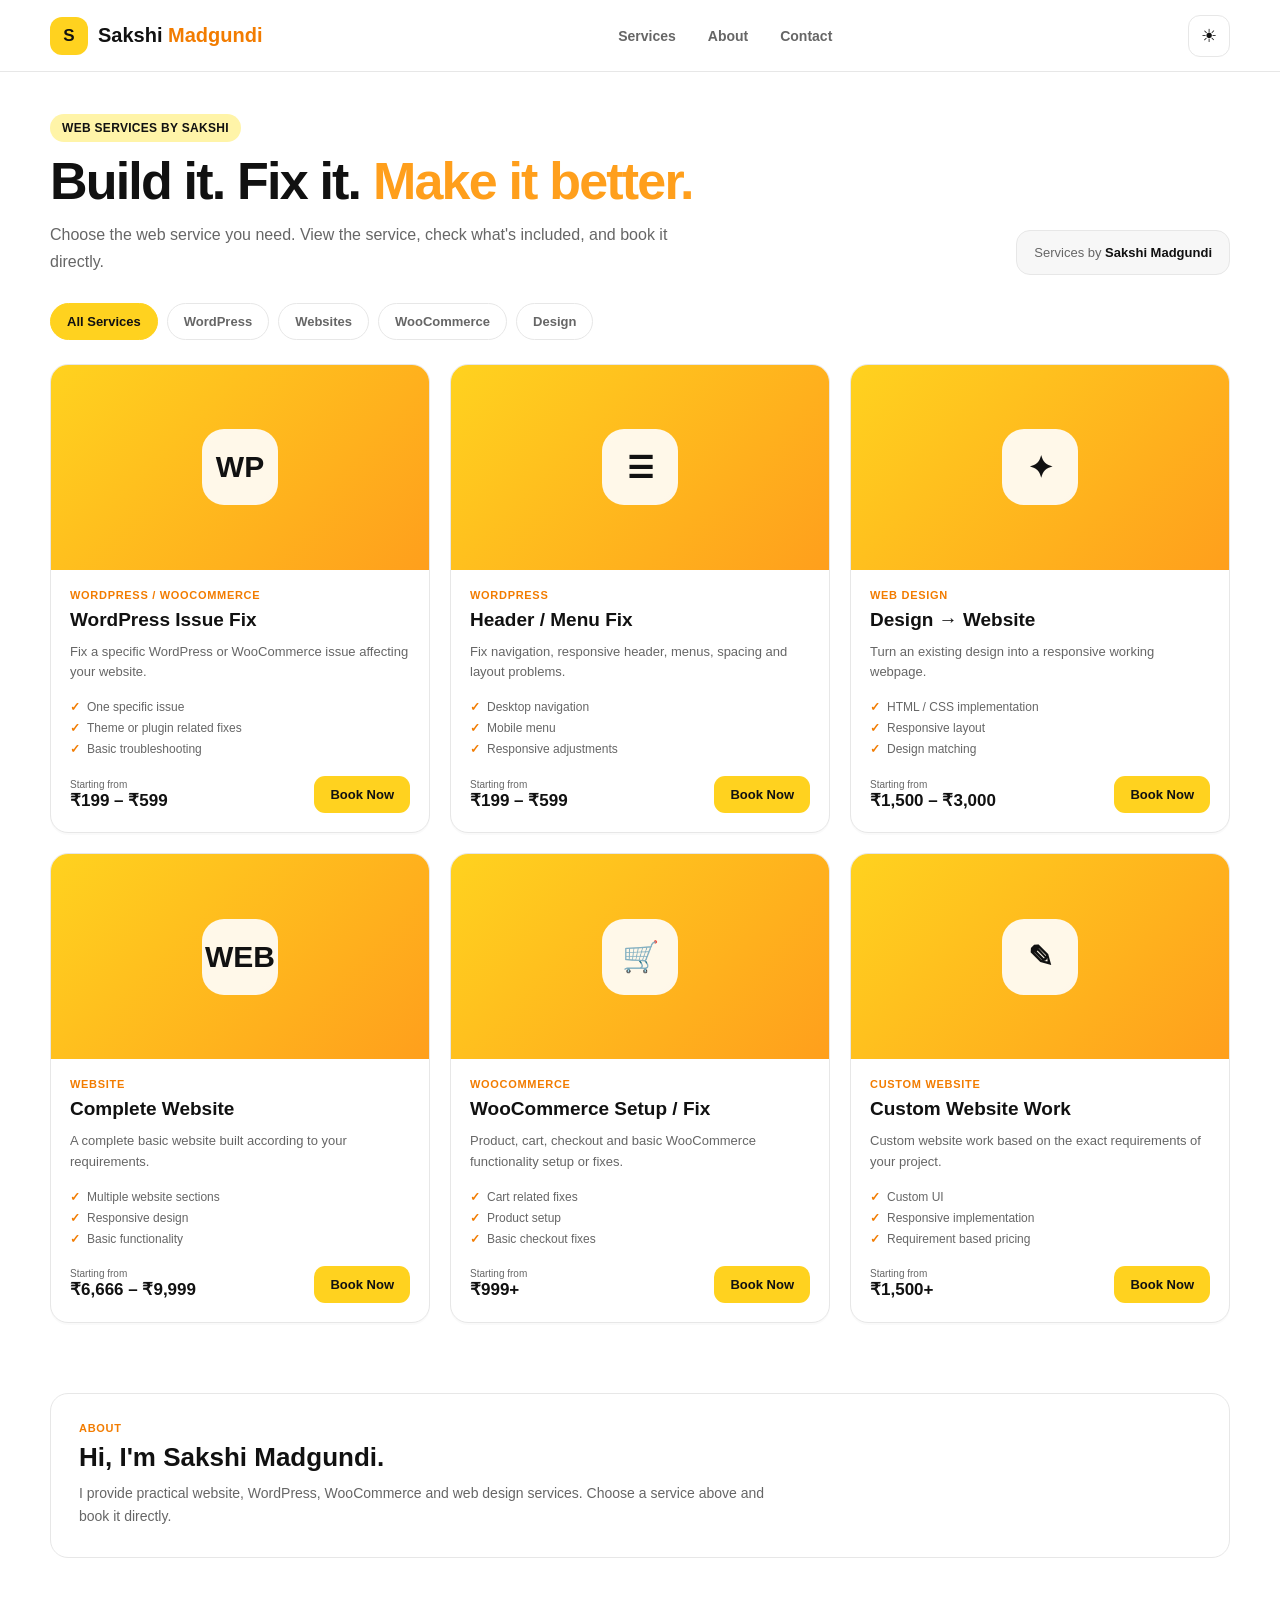
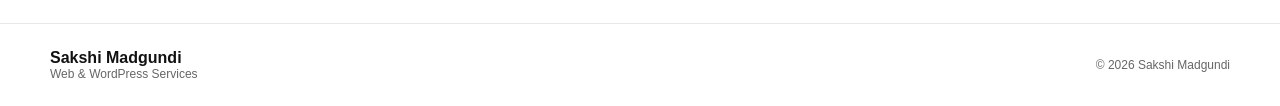
==== commit 31d31dd7: "Update index.html" ====
--- a/index.html
+++ b/index.html
@@ -2,1456 +2,1912 @@
 <html lang="en">
 <head>
     <meta charset="UTF-8">
-
     <meta name="viewport" content="width=device-width, initial-scale=1.0">
 
-    <title>Sakshi Madgundi | Web Development & Digital Services</title>
-
+    <title>Sakshi Madgundi — Web Services</title>
     <meta
         name="description"
-        content="Web development, e-commerce, UI/UX and website improvement services by Sakshi Madgundi."
+        content="Website design, WordPress, WooCommerce and web development services by Sakshi Madgundi."
     >
 
-    <meta name="theme-color" content="#FFD600">
-
-    <link rel="stylesheet" href="style.css">
+    <style>
+        /* =========================================================
+           SAKSHI MADGUNDI — SERVICE STORE
+           PURE HTML + CSS + JS
+           GITHUB PAGES READY
+           ========================================================= */
+
+        :root {
+            --yellow: #ffd21f;
+            --yellow-light: #fff4a8;
+            --orange: #ff9f1c;
+            --orange-dark: #f27c00;
+
+            --bg: #ffffff;
+            --surface: #ffffff;
+            --surface-2: #f7f7f7;
+            --text: #111111;
+            --muted: #666666;
+            --border: #e7e7e7;
+
+            --shadow: 0 8px 30px rgba(0, 0, 0, 0.08);
+
+            --radius: 18px;
+            --header-height: 72px;
+        }
+
+        /* DARK THEME */
+        body.dark {
+            --bg: #090909;
+            --surface: #111111;
+            --surface-2: #171717;
+            --text: #ffffff;
+            --muted: #aaaaaa;
+            --border: #292929;
+
+            --shadow: 0 10px 35px rgba(0, 0, 0, 0.35);
+        }
+
+        * {
+            box-sizing: border-box;
+            margin: 0;
+            padding: 0;
+        }
+
+        html {
+            scroll-behavior: smooth;
+        }
+
+        body {
+            font-family:
+                Inter,
+                -apple-system,
+                BlinkMacSystemFont,
+                "Segoe UI",
+                Arial,
+                sans-serif;
+
+            background: var(--bg);
+            color: var(--text);
+
+            min-height: 100vh;
+
+            transition:
+                background 0.25s ease,
+                color 0.25s ease;
+        }
+
+        button,
+        a {
+            font: inherit;
+        }
+
+        a {
+            color: inherit;
+            text-decoration: none;
+        }
+
+        button {
+            border: 0;
+            cursor: pointer;
+        }
+
+        /* =========================================================
+           HEADER
+           ========================================================= */
+
+        .site-header {
+            position: sticky;
+            top: 0;
+            z-index: 1000;
+
+            width: 100%;
+            height: var(--header-height);
+
+            background: var(--surface);
+
+            border-bottom: 1px solid var(--border);
+
+            transition:
+                background 0.25s ease,
+                border-color 0.25s ease;
+        }
+
+        .header-inner {
+            width: min(1180px, calc(100% - 32px));
+            height: 100%;
+            margin: auto;
+
+            display: flex;
+            align-items: center;
+            justify-content: space-between;
+            gap: 24px;
+        }
+
+        /* BRAND */
+
+        .brand {
+            display: flex;
+            align-items: center;
+            gap: 10px;
+
+            font-size: 20px;
+            font-weight: 800;
+
+            white-space: nowrap;
+        }
+
+        .brand-mark {
+            width: 38px;
+            height: 38px;
+
+            display: grid;
+            place-items: center;
+
+            background: var(--yellow);
+            color: #111;
+
+            border-radius: 12px;
+
+            font-weight: 900;
+            font-size: 17px;
+        }
+
+        .brand-name span {
+            color: var(--orange-dark);
+        }
+
+        /* DESKTOP NAV */
+
+        .desktop-nav {
+            display: flex;
+            align-items: center;
+            gap: 6px;
+        }
+
+        .desktop-nav a {
+            padding: 10px 13px;
+
+            color: var(--muted);
+
+            border-radius: 10px;
+
+            font-size: 14px;
+            font-weight: 600;
+
+            transition:
+                background 0.2s ease,
+                color 0.2s ease;
+        }
+
+        .desktop-nav a:hover {
+            color: var(--text);
+            background: var(--surface-2);
+        }
+
+        /* HEADER RIGHT */
+
+        .header-actions {
+            display: flex;
+            align-items: center;
+            gap: 9px;
+        }
+
+        .theme-button,
+        .menu-button {
+            width: 42px;
+            height: 42px;
+
+            display: grid;
+            place-items: center;
+
+            border: 1px solid var(--border);
+            border-radius: 12px;
+
+            background: var(--surface);
+            color: var(--text);
+
+            font-size: 18px;
+
+            transition: 0.2s ease;
+        }
+
+        .theme-button:hover,
+        .menu-button:hover {
+            background: var(--yellow);
+            color: #111;
+            border-color: var(--yellow);
+        }
+
+        .menu-button {
+            display: none;
+        }
+
+        /* =========================================================
+           MOBILE MENU
+           ========================================================= */
+
+        .mobile-menu {
+            position: fixed;
+            top: var(--header-height);
+            left: 0;
+            right: 0;
+
+            z-index: 999;
+
+            display: none;
+
+            background: var(--surface);
+            border-bottom: 1px solid var(--border);
+
+            box-shadow: var(--shadow);
+        }
+
+        .mobile-menu.active {
+            display: block;
+        }
+
+        .mobile-menu-inner {
+            width: min(1180px, calc(100% - 32px));
+            margin: auto;
+
+            padding: 15px 0 20px;
+
+            display: flex;
+            flex-direction: column;
+        }
+
+        .mobile-menu a {
+            padding: 14px 5px;
+
+            border-bottom: 1px solid var(--border);
+
+            color: var(--text);
+
+            font-weight: 600;
+        }
+
+        /* =========================================================
+           STORE INTRO
+           ========================================================= */
+
+        .store {
+            width: min(1180px, calc(100% - 32px));
+            margin: auto;
+
+            padding: 42px 0 70px;
+        }
+
+        .store-top {
+            display: flex;
+            align-items: flex-end;
+            justify-content: space-between;
+
+            gap: 25px;
+
+            margin-bottom: 28px;
+        }
+
+        .store-title-area {
+            max-width: 650px;
+        }
+
+        .eyebrow {
+            display: inline-flex;
+            align-items: center;
+
+            padding: 7px 12px;
+
+            margin-bottom: 12px;
+
+            border-radius: 999px;
+
+            background: var(--yellow-light);
+            color: #111;
+
+            font-size: 12px;
+            font-weight: 800;
+            letter-spacing: 0.3px;
+        }
+
+        body.dark .eyebrow {
+            background: #3a3100;
+            color: #ffe44d;
+        }
+
+        .store-title {
+            font-size: clamp(32px, 5vw, 52px);
+            line-height: 1.05;
+
+            letter-spacing: -1.8px;
+
+            margin-bottom: 12px;
+        }
+
+        .store-title span {
+            color: var(--orange);
+        }
+
+        .store-description {
+            color: var(--muted);
+
+            font-size: 16px;
+            line-height: 1.7;
+        }
+
+        .seller-note {
+            flex-shrink: 0;
+
+            padding: 14px 17px;
+
+            background: var(--surface-2);
+            border: 1px solid var(--border);
+
+            border-radius: 14px;
+
+            font-size: 13px;
+            color: var(--muted);
+        }
+
+        .seller-note strong {
+            color: var(--text);
+        }
+
+        /* =========================================================
+           CATEGORY BAR
+           ========================================================= */
+
+        .category-bar {
+            display: flex;
+            align-items: center;
+            gap: 9px;
+
+            margin-bottom: 24px;
+
+            overflow-x: auto;
+
+            scrollbar-width: none;
+        }
+
+        .category-bar::-webkit-scrollbar {
+            display: none;
+        }
+
+        .category-button {
+            flex: 0 0 auto;
+
+            padding: 10px 16px;
+
+            background: var(--surface);
+
+            border: 1px solid var(--border);
+            border-radius: 999px;
+
+            color: var(--muted);
+
+            font-size: 13px;
+            font-weight: 700;
+        }
+
+        .category-button.active,
+        .category-button:hover {
+            background: var(--yellow);
+            color: #111;
+            border-color: var(--yellow);
+        }
+
+        /* =========================================================
+           SERVICE GRID
+           ========================================================= */
+
+        .service-grid {
+            display: grid;
+
+            grid-template-columns: repeat(3, minmax(0, 1fr));
+
+            gap: 20px;
+        }
+
+        /* =========================================================
+           SERVICE CARD
+           ========================================================= */
+
+        .service-card {
+            position: relative;
+
+            display: flex;
+            flex-direction: column;
+
+            min-width: 0;
+
+            background: var(--surface);
+
+            border: 1px solid var(--border);
+            border-radius: var(--radius);
+
+            overflow: hidden;
+
+            box-shadow: 0 2px 0 rgba(0, 0, 0, 0.02);
+
+            transition:
+                transform 0.2s ease,
+                box-shadow 0.2s ease,
+                border-color 0.2s ease;
+        }
+
+        .service-card:hover {
+            transform: translateY(-4px);
+            box-shadow: var(--shadow);
+            border-color: var(--yellow);
+        }
+
+        .service-image {
+            height: 205px;
+
+            display: flex;
+            align-items: center;
+            justify-content: center;
+
+            overflow: hidden;
+
+            background:
+                linear-gradient(
+                    135deg,
+                    var(--yellow),
+                    var(--orange)
+                );
+        }
+
+        .service-image img {
+            width: 100%;
+            height: 100%;
+
+            object-fit: cover;
+
+            display: block;
+        }
+
+        /* Placeholder when no service image is available */
+
+        .service-placeholder {
+            width: 76px;
+            height: 76px;
+
+            display: grid;
+            place-items: center;
+
+            border-radius: 22px;
+
+            background: rgba(255, 255, 255, 0.9);
+            color: #111;
+
+            font-size: 30px;
+            font-weight: 900;
+        }
+
+        .service-content {
+            display: flex;
+            flex-direction: column;
+
+            flex: 1;
+
+            padding: 19px;
+        }
+
+        .service-category {
+            margin-bottom: 7px;
+
+            color: var(--orange-dark);
+
+            font-size: 11px;
+            font-weight: 800;
+
+            text-transform: uppercase;
+            letter-spacing: 0.7px;
+        }
+
+        .service-name {
+            font-size: 19px;
+            line-height: 1.3;
+
+            margin-bottom: 9px;
+        }
+
+        .service-description {
+            color: var(--muted);
+
+            font-size: 13px;
+            line-height: 1.6;
+
+            margin-bottom: 17px;
+        }
+
+        .service-features {
+            list-style: none;
+
+            display: flex;
+            flex-direction: column;
+            gap: 7px;
+
+            margin-bottom: 20px;
+        }
+
+        .service-features li {
+            color: var(--muted);
+
+            font-size: 12px;
+        }
+
+        .service-features li::before {
+            content: "✓";
+
+            margin-right: 7px;
+
+            color: var(--orange-dark);
+            font-weight: 900;
+        }
+
+        .service-bottom {
+            margin-top: auto;
+
+            display: flex;
+            align-items: center;
+            justify-content: space-between;
+
+            gap: 12px;
+        }
+
+        .price {
+            display: flex;
+            flex-direction: column;
+        }
+
+        .price-label {
+            color: var(--muted);
+            font-size: 10px;
+        }
+
+        .price-value {
+            font-size: 17px;
+            font-weight: 900;
+        }
+
+        .book-button {
+            padding: 11px 16px;
+
+            background: var(--yellow);
+            color: #111;
+
+            border-radius: 11px;
+
+            font-size: 13px;
+            font-weight: 900;
+
+            white-space: nowrap;
+
+            transition:
+                background 0.2s ease,
+                transform 0.2s ease;
+        }
+
+        .book-button:hover {
+            background: var(--orange);
+            transform: translateY(-1px);
+        }
+
+        /* =========================================================
+           QR PAYMENT MODAL
+           ========================================================= */
+
+        .qr-overlay {
+            position: fixed;
+            inset: 0;
+
+            z-index: 5000;
+
+            display: none;
+
+            align-items: center;
+            justify-content: center;
+
+            padding: 20px;
+
+            background: rgba(0, 0, 0, 0.72);
+
+            backdrop-filter: blur(5px);
+        }
+
+        .qr-overlay.active {
+            display: flex;
+        }
+
+        .qr-modal {
+            width: min(420px, 100%);
+
+            max-height: calc(100vh - 40px);
+            overflow-y: auto;
+
+            background: var(--surface);
+
+            border: 1px solid var(--border);
+
+            border-radius: 22px;
+
+            padding: 24px;
+
+            box-shadow:
+                0 25px 70px rgba(0, 0, 0, 0.35);
+
+            text-align: center;
+
+            animation: qrOpen 0.2s ease;
+        }
+
+        @keyframes qrOpen {
+            from {
+                opacity: 0;
+                transform: scale(0.96) translateY(8px);
+            }
+
+            to {
+                opacity: 1;
+                transform: scale(1) translateY(0);
+            }
+        }
+
+        .qr-close {
+            width: 36px;
+            height: 36px;
+
+            display: grid;
+            place-items: center;
+
+            margin-left: auto;
+            margin-bottom: 8px;
+
+            border-radius: 50%;
+
+            background: var(--surface-2);
+            color: var(--text);
+
+            font-size: 20px;
+        }
+
+        .qr-close:hover {
+            background: var(--yellow);
+            color: #111;
+        }
+
+        .qr-title {
+            font-size: 23px;
+            margin-bottom: 7px;
+        }
+
+        .qr-subtitle {
+            color: var(--muted);
+
+            font-size: 13px;
+            line-height: 1.5;
+
+            margin-bottom: 17px;
+        }
+
+        .selected-service {
+            display: inline-block;
+
+            padding: 7px 11px;
+
+            margin-bottom: 15px;
+
+            background: var(--yellow-light);
+            color: #111;
+
+            border-radius: 8px;
+
+            font-size: 12px;
+            font-weight: 800;
+        }
+
+        body.dark .selected-service {
+            background: #3a3100;
+            color: #ffe44d;
+        }
+
+        /* IMPORTANT:
+           QR FILE MUST BE IN SAME FOLDER AS index.html
+           File name: kotak-qr.png
+        */
+
+        .qr-image-wrapper {
+            width: 260px;
+            height: 260px;
+
+            margin: 0 auto 18px;
+
+            display: grid;
+            place-items: center;
+
+            background: #ffffff;
+
+            border: 5px solid var(--yellow);
+            border-radius: 16px;
+
+            overflow: hidden;
+        }
+
+        .qr-image-wrapper img {
+            width: 100%;
+            height: 100%;
+
+            object-fit: contain;
+
+            display: block;
+        }
+
+        .qr-error {
+            display: none;
+
+            padding: 20px;
+
+            color: #b00020;
+
+            font-size: 13px;
+            line-height: 1.5;
+        }
+
+        .qr-instruction {
+            color: var(--muted);
+
+            font-size: 12px;
+            line-height: 1.5;
+
+            margin-bottom: 15px;
+        }
+
+        .payment-note {
+            padding: 11px 13px;
+
+            background: var(--surface-2);
+
+            border-radius: 10px;
+
+            color: var(--muted);
+
+            font-size: 11px;
+            line-height: 1.5;
+        }
+
+        /* =========================================================
+           FOOTER
+           ========================================================= */
+
+        .site-footer {
+            border-top: 1px solid var(--border);
+
+            padding: 25px 0;
+
+            background: var(--surface);
+        }
+
+        .footer-inner {
+            width: min(1180px, calc(100% - 32px));
+            margin: auto;
+
+            display: flex;
+            align-items: center;
+            justify-content: space-between;
+
+            gap: 20px;
+        }
+
+        .footer-name {
+            font-weight: 800;
+        }
+
+        .footer-text {
+            color: var(--muted);
+            font-size: 12px;
+        }
+
+        /* =========================================================
+           MOBILE
+           ========================================================= */
+
+        @media (max-width: 900px) {
+
+            .desktop-nav {
+                display: none;
+            }
+
+            .menu-button {
+                display: grid;
+            }
+
+            .service-grid {
+                grid-template-columns: repeat(2, minmax(0, 1fr));
+            }
+
+            .store-top {
+                align-items: flex-start;
+                flex-direction: column;
+            }
+
+            .seller-note {
+                width: 100%;
+            }
+        }
+
+        @media (max-width: 620px) {
+
+            :root {
+                --header-height: 64px;
+            }
+
+            .header-inner {
+                width: min(100% - 22px, 1180px);
+            }
+
+            .brand {
+                font-size: 16px;
+            }
+
+            .brand-mark {
+                width: 34px;
+                height: 34px;
+                border-radius: 10px;
+            }
+
+            .header-actions {
+                gap: 6px;
+            }
+
+            .theme-button,
+            .menu-button {
+                width: 38px;
+                height: 38px;
+            }
+
+            .store {
+                width: min(100% - 22px, 1180px);
+
+                padding-top: 30px;
+                padding-bottom: 50px;
+            }
+
+            .store-title {
+                font-size: 34px;
+                letter-spacing: -1px;
+            }
+
+            .store-description {
+                font-size: 14px;
+            }
+
+            .service-grid {
+                grid-template-columns: 1fr;
+                gap: 15px;
+            }
+
+            .service-image {
+                height: 190px;
+            }
+
+            .service-content {
+                padding: 17px;
+            }
+
+            .qr-modal {
+                padding: 18px;
+                border-radius: 18px;
+            }
+
+            .qr-image-wrapper {
+                width: min(270px, 78vw);
+                height: min(270px, 78vw);
+            }
+
+            .footer-inner {
+                flex-direction: column;
+                align-items: flex-start;
+            }
+        }
+    </style>
 </head>
 
 <body>
 
-<!-- =====================================================
-     HEADER
-===================================================== -->
-
-<header class="site-header" id="siteHeader">
-
-    <div class="header-inner">
-
-        <a href="#home" class="brand">
-            <span class="brand-mark">S</span>
-
-            <span class="brand-text">
-                <strong>Sakshi</strong>
-                <small>Madgundi</small>
-            </span>
-        </a>
-
-
-        <nav class="desktop-nav">
-
-            <a href="#home">Home</a>
+    <!-- =========================================================
+         HEADER
+         ========================================================= -->
+
+    <header class="site-header">
+
+        <div class="header-inner">
+
+            <a href="index.html" class="brand">
+                <span class="brand-mark">S</span>
+
+                <span class="brand-name">
+                    Sakshi <span>Madgundi</span>
+                </span>
+            </a>
+
+            <nav class="desktop-nav">
+                <a href="#services">Services</a>
+                <a href="#about">About</a>
+                <a href="#contact">Contact</a>
+            </nav>
+
+            <div class="header-actions">
+
+                <button
+                    type="button"
+                    class="theme-button"
+                    id="themeButton"
+                    aria-label="Change theme"
+                    title="Change theme"
+                >
+                    ☀
+                </button>
+
+                <button
+                    type="button"
+                    class="menu-button"
+                    id="menuButton"
+                    aria-label="Open menu"
+                    aria-expanded="false"
+                >
+                    ☰
+                </button>
+
+            </div>
+
+        </div>
+
+    </header>
+
+
+    <!-- =========================================================
+         MOBILE MENU
+         ========================================================= -->
+
+    <div class="mobile-menu" id="mobileMenu">
+
+        <div class="mobile-menu-inner">
+
             <a href="#services">Services</a>
-            <a href="#work">Work</a>
-            <a href="#how-it-works">How It Works</a>
             <a href="#about">About</a>
-
-            <a href="#booking" class="nav-book">
-                Book a Service
-            </a>
-
-        </nav>
-
-
-        <div class="header-actions">
+            <a href="#contact">Contact</a>
+
+        </div>
+
+    </div>
+
+
+    <!-- =========================================================
+         SERVICE STORE
+         ========================================================= -->
+
+    <main class="store" id="services">
+
+        <div class="store-top">
+
+            <div class="store-title-area">
+
+                <div class="eyebrow">
+                    WEB SERVICES BY SAKSHI
+                </div>
+
+                <h1 class="store-title">
+                    Build it. Fix it.
+                    <span>Make it better.</span>
+                </h1>
+
+                <p class="store-description">
+                    Choose the web service you need. View the service,
+                    check what's included, and book it directly.
+                </p>
+
+            </div>
+
+            <div class="seller-note">
+                Services by <strong>Sakshi Madgundi</strong>
+            </div>
+
+        </div>
+
+
+        <!-- CATEGORY FILTER -->
+
+        <div class="category-bar">
 
             <button
-                class="theme-toggle"
-                id="themeToggle"
+                class="category-button active"
+                data-category="all"
                 type="button"
-                aria-label="Toggle dark mode"
             >
-                <span id="themeIcon">☾</span>
+                All Services
             </button>
 
             <button
-                class="mobile-menu-btn"
-                id="mobileMenuBtn"
+                class="category-button"
+                data-category="wordpress"
                 type="button"
-                aria-label="Open menu"
-                aria-expanded="false"
             >
-                <span></span>
-                <span></span>
-                <span></span>
+                WordPress
             </button>
 
+            <button
+                class="category-button"
+                data-category="website"
+                type="button"
+            >
+                Websites
+            </button>
+
+            <button
+                class="category-button"
+                data-category="woocommerce"
+                type="button"
+            >
+                WooCommerce
+            </button>
+
+            <button
+                class="category-button"
+                data-category="design"
+                type="button"
+            >
+                Design
+            </button>
+
         </div>
 
-    </div>
-
-
-    <!-- MOBILE MENU -->
-
-    <div class="mobile-menu" id="mobileMenu">
-
-        <a href="#home">Home</a>
-        <a href="#services">Services</a>
-        <a href="#work">Work</a>
-        <a href="#how-it-works">How It Works</a>
-        <a href="#about">About</a>
-
-        <a href="#booking" class="mobile-book">
-            Book a Service
-        </a>
-
-    </div>
-
-</header>
-
-
-<main>
-
-
-<!-- =====================================================
-     HERO
-===================================================== -->
-
-<section class="hero section" id="home">
-
-    <div class="hero-content">
-
-        <div class="eyebrow">
-            <span></span>
-            Web Development • E-Commerce • UI/UX
+
+        <!-- =====================================================
+             SERVICE CARDS
+             ===================================================== -->
+
+        <section class="service-grid" id="serviceGrid">
+
+
+            <!-- SERVICE 1 -->
+
+            <article
+                class="service-card"
+                data-category="wordpress woocommerce"
+            >
+
+                <a
+                    href="service.html?service=wordpress-fix"
+                    class="service-image"
+                    aria-label="View WordPress issue fixing service"
+                >
+                    <div class="service-placeholder">WP</div>
+                </a>
+
+                <div class="service-content">
+
+                    <div class="service-category">
+                        WordPress / WooCommerce
+                    </div>
+
+                    <h2 class="service-name">
+                        WordPress Issue Fix
+                    </h2>
+
+                    <p class="service-description">
+                        Fix a specific WordPress or WooCommerce issue
+                        affecting your website.
+                    </p>
+
+                    <ul class="service-features">
+                        <li>One specific issue</li>
+                        <li>Theme or plugin related fixes</li>
+                        <li>Basic troubleshooting</li>
+                    </ul>
+
+                    <div class="service-bottom">
+
+                        <div class="price">
+                            <span class="price-label">Starting from</span>
+                            <span class="price-value">₹199 – ₹599</span>
+                        </div>
+
+                        <button
+                            type="button"
+                            class="book-button"
+                            data-service="WordPress Issue Fix"
+                            data-price="₹199 – ₹599"
+                        >
+                            Book Now
+                        </button>
+
+                    </div>
+
+                </div>
+
+            </article>
+
+
+            <!-- SERVICE 2 -->
+
+            <article
+                class="service-card"
+                data-category="wordpress"
+            >
+
+                <a
+                    href="service.html?service=header-menu"
+                    class="service-image"
+                    aria-label="View header and menu service"
+                >
+                    <div class="service-placeholder">☰</div>
+                </a>
+
+                <div class="service-content">
+
+                    <div class="service-category">
+                        WordPress
+                    </div>
+
+                    <h2 class="service-name">
+                        Header / Menu Fix
+                    </h2>
+
+                    <p class="service-description">
+                        Fix navigation, responsive header, menus,
+                        spacing and layout problems.
+                    </p>
+
+                    <ul class="service-features">
+                        <li>Desktop navigation</li>
+                        <li>Mobile menu</li>
+                        <li>Responsive adjustments</li>
+                    </ul>
+
+                    <div class="service-bottom">
+
+                        <div class="price">
+                            <span class="price-label">Starting from</span>
+                            <span class="price-value">₹199 – ₹599</span>
+                        </div>
+
+                        <button
+                            type="button"
+                            class="book-button"
+                            data-service="Header / Menu Fix"
+                            data-price="₹199 – ₹599"
+                        >
+                            Book Now
+                        </button>
+
+                    </div>
+
+                </div>
+
+            </article>
+
+
+            <!-- SERVICE 3 -->
+
+            <article
+                class="service-card"
+                data-category="design website"
+            >
+
+                <a
+                    href="service.html?service=design-to-website"
+                    class="service-image"
+                    aria-label="View design to website service"
+                >
+                    <div class="service-placeholder">✦</div>
+                </a>
+
+                <div class="service-content">
+
+                    <div class="service-category">
+                        Web Design
+                    </div>
+
+                    <h2 class="service-name">
+                        Design → Website
+                    </h2>
+
+                    <p class="service-description">
+                        Turn an existing design into a responsive
+                        working webpage.
+                    </p>
+
+                    <ul class="service-features">
+                        <li>HTML / CSS implementation</li>
+                        <li>Responsive layout</li>
+                        <li>Design matching</li>
+                    </ul>
+
+                    <div class="service-bottom">
+
+                        <div class="price">
+                            <span class="price-label">Starting from</span>
+                            <span class="price-value">₹1,500 – ₹3,000</span>
+                        </div>
+
+                        <button
+                            type="button"
+                            class="book-button"
+                            data-service="Design to Website"
+                            data-price="₹1,500 – ₹3,000"
+                        >
+                            Book Now
+                        </button>
+
+                    </div>
+
+                </div>
+
+            </article>
+
+
+            <!-- SERVICE 4 -->
+
+            <article
+                class="service-card"
+                data-category="website"
+            >
+
+                <a
+                    href="service.html?service=complete-website"
+                    class="service-image"
+                    aria-label="View complete website service"
+                >
+                    <div class="service-placeholder">WEB</div>
+                </a>
+
+                <div class="service-content">
+
+                    <div class="service-category">
+                        Website
+                    </div>
+
+                    <h2 class="service-name">
+                        Complete Website
+                    </h2>
+
+                    <p class="service-description">
+                        A complete basic website built according to
+                        your requirements.
+                    </p>
+
+                    <ul class="service-features">
+                        <li>Multiple website sections</li>
+                        <li>Responsive design</li>
+                        <li>Basic functionality</li>
+                    </ul>
+
+                    <div class="service-bottom">
+
+                        <div class="price">
+                            <span class="price-label">Starting from</span>
+                            <span class="price-value">₹6,666 – ₹9,999</span>
+                        </div>
+
+                        <button
+                            type="button"
+                            class="book-button"
+                            data-service="Complete Website"
+                            data-price="₹6,666 – ₹9,999"
+                        >
+                            Book Now
+                        </button>
+
+                    </div>
+
+                </div>
+
+            </article>
+
+
+            <!-- SERVICE 5 -->
+
+            <article
+                class="service-card"
+                data-category="woocommerce wordpress"
+            >
+
+                <a
+                    href="service.html?service=woocommerce"
+                    class="service-image"
+                    aria-label="View WooCommerce service"
+                >
+                    <div class="service-placeholder">🛒</div>
+                </a>
+
+                <div class="service-content">
+
+                    <div class="service-category">
+                        WooCommerce
+                    </div>
+
+                    <h2 class="service-name">
+                        WooCommerce Setup / Fix
+                    </h2>
+
+                    <p class="service-description">
+                        Product, cart, checkout and basic WooCommerce
+                        functionality setup or fixes.
+                    </p>
+
+                    <ul class="service-features">
+                        <li>Cart related fixes</li>
+                        <li>Product setup</li>
+                        <li>Basic checkout fixes</li>
+                    </ul>
+
+                    <div class="service-bottom">
+
+                        <div class="price">
+                            <span class="price-label">Starting from</span>
+                            <span class="price-value">₹999+</span>
+                        </div>
+
+                        <button
+                            type="button"
+                            class="book-button"
+                            data-service="WooCommerce Setup / Fix"
+                            data-price="₹999+"
+                        >
+                            Book Now
+                        </button>
+
+                    </div>
+
+                </div>
+
+            </article>
+
+
+            <!-- SERVICE 6 -->
+
+            <article
+                class="service-card"
+                data-category="website design"
+            >
+
+                <a
+                    href="service.html?service=custom-website"
+                    class="service-image"
+                    aria-label="View custom website service"
+                >
+                    <div class="service-placeholder">✎</div>
+                </a>
+
+                <div class="service-content">
+
+                    <div class="service-category">
+                        Custom Website
+                    </div>
+
+                    <h2 class="service-name">
+                        Custom Website Work
+                    </h2>
+
+                    <p class="service-description">
+                        Custom website work based on the exact
+                        requirements of your project.
+                    </p>
+
+                    <ul class="service-features">
+                        <li>Custom UI</li>
+                        <li>Responsive implementation</li>
+                        <li>Requirement based pricing</li>
+                    </ul>
+
+                    <div class="service-bottom">
+
+                        <div class="price">
+                            <span class="price-label">Starting from</span>
+                            <span class="price-value">₹1,500+</span>
+                        </div>
+
+                        <button
+                            type="button"
+                            class="book-button"
+                            data-service="Custom Website Work"
+                            data-price="₹1,500+"
+                        >
+                            Book Now
+                        </button>
+
+                    </div>
+
+                </div>
+
+            </article>
+
+
+        </section>
+
+    </main>
+
+
+    <!-- =========================================================
+         ABOUT
+         ========================================================= -->
+
+    <section
+        id="about"
+        style="
+            width:min(1180px,calc(100% - 32px));
+            margin:0 auto;
+            padding:0 0 65px;
+        "
+    >
+
+        <div
+            style="
+                padding:28px;
+                background:var(--surface);
+                border:1px solid var(--border);
+                border-radius:18px;
+            "
+        >
+
+            <div
+                style="
+                    color:var(--orange-dark);
+                    font-size:11px;
+                    font-weight:800;
+                    text-transform:uppercase;
+                    letter-spacing:.7px;
+                    margin-bottom:8px;
+                "
+            >
+                About
+            </div>
+
+            <h2 style="font-size:26px;margin-bottom:9px;">
+                Hi, I'm Sakshi Madgundi.
+            </h2>
+
+            <p
+                style="
+                    color:var(--muted);
+                    line-height:1.7;
+                    font-size:14px;
+                    max-width:700px;
+                "
+            >
+                I provide practical website, WordPress, WooCommerce
+                and web design services. Choose a service above and
+                book it directly.
+            </p>
+
         </div>
 
-        <h1>
-            Websites built
-            <span>around your requirements.</span>
-        </h1>
-
-        <p class="hero-description">
-            I'm Sakshi Madgundi. I build responsive websites,
-            e-commerce experiences and custom digital interfaces —
-            and help fix existing website problems.
-        </p>
-
-        <div class="hero-buttons">
-
-            <a href="#services" class="btn btn-primary">
-                Explore Services
-                <span>→</span>
-            </a>
-
-            <a href="#booking" class="btn btn-secondary">
-                Book a Service
-            </a>
-
-        </div>
-
-
-        <div class="hero-note">
-            <span>✦</span>
-            Custom requirements are welcome
-        </div>
-
-    </div>
-
-
-    <div class="hero-visual">
-
-        <div class="visual-glow"></div>
-
-        <div class="floating-card card-one">
-            <span>WEB</span>
-            <strong>Development</strong>
-        </div>
-
-        <div class="floating-card card-two">
-            <span>SHOP</span>
-            <strong>E-Commerce</strong>
-        </div>
-
-        <div class="floating-card card-three">
-            <span>UI</span>
-            <strong>Design</strong>
-        </div>
-
-
-        <div class="hero-device">
-
-            <div class="device-top">
-                <span></span>
-                <span></span>
-                <span></span>
-            </div>
-
-            <div class="device-content">
-
-                <div class="device-line large"></div>
-                <div class="device-line"></div>
-                <div class="device-line short"></div>
-
-                <div class="device-grid">
-                    <div></div>
-                    <div></div>
-                    <div></div>
+    </section>
+
+
+    <!-- =========================================================
+         FOOTER
+         ========================================================= -->
+
+    <footer class="site-footer" id="contact">
+
+        <div class="footer-inner">
+
+            <div>
+                <div class="footer-name">
+                    Sakshi Madgundi
                 </div>
 
-            </div>
-
-        </div>
-
-    </div>
-
-</section>
-
-
-<!-- =====================================================
-     QUICK SERVICE STRIP
-===================================================== -->
-
-<section class="service-strip">
-
-    <div>Website Development</div>
-    <div>WordPress</div>
-    <div>WooCommerce</div>
-    <div>UI/UX</div>
-    <div>Website Fixes</div>
-    <div>E-Commerce</div>
-
-</section>
-
-
-<!-- =====================================================
-     SERVICES
-===================================================== -->
-
-<section class="section services-section" id="services">
-
-    <div class="section-heading">
-
-        <div>
-            <span class="section-label">WHAT I OFFER</span>
-
-            <h2>
-                Services made
-                <span>for real projects.</span>
-            </h2>
-        </div>
-
-        <p>
-            Choose a service below and tell me exactly what
-            you need. If your requirement is different,
-            you can request a custom solution too.
-        </p>
-
-    </div>
-
-
-    <div class="services-grid" id="servicesGrid"></div>
-
-</section>
-
-
-<!-- =====================================================
-     CUSTOM REQUIREMENT CTA
-===================================================== -->
-
-<section class="custom-section section">
-
-    <div class="custom-card">
-
-        <div class="custom-icon">
-            ✦
-        </div>
-
-        <div class="custom-content">
-
-            <span class="section-label">
-                HAVE SOMETHING DIFFERENT?
-            </span>
-
-            <h2>
-                Don't see exactly
-                <span>what you need?</span>
-            </h2>
-
-            <p>
-                Tell me what you want to build. Additional
-                features or custom functionality can be
-                discussed and quoted separately.
-            </p>
-
-        </div>
-
-        <a href="#booking" class="btn btn-dark">
-            Request a Custom Service →
-        </a>
-
-    </div>
-
-</section>
-
-
-<!-- =====================================================
-     WORK
-===================================================== -->
-
-<section class="section work-section" id="work">
-
-    <div class="section-heading">
-
-        <div>
-
-            <span class="section-label">
-                SELECTED WORK
-            </span>
-
-            <h2>
-                Things I've
-                <span>worked on.</span>
-            </h2>
-
-        </div>
-
-        <p>
-            A selection of website, e-commerce and digital
-            interface work. Project details can be updated
-            whenever new work is added.
-        </p>
-
-    </div>
-
-
-    <div class="work-grid">
-
-        <article class="work-card">
-
-            <div class="work-image work-image-one">
-                <div class="mock-browser">
-                    <div class="mock-top"></div>
-                    <div class="mock-body">
-                        <div></div>
-                        <div></div>
-                        <div></div>
-                    </div>
+                <div class="footer-text">
+                    Web & WordPress Services
                 </div>
             </div>
 
-            <div class="work-info">
-
-                <span>WEB DESIGN</span>
-
-                <h3>
-                    Project One
-                </h3>
-
-                <p>
-                    Website interface and responsive
-                    frontend experience.
-                </p>
-
-                <a href="#booking">
-                    Discuss a similar project →
-                </a>
-
+            <div class="footer-text">
+                © <span id="year"></span> Sakshi Madgundi
             </div>
 
-        </article>
-
-
-        <article class="work-card">
-
-            <div class="work-image work-image-two">
-                <div class="mock-phone">
-                    <div class="mock-phone-top"></div>
-                    <div class="mock-phone-body">
-                        <div></div>
-                        <div></div>
-                    </div>
+        </div>
+
+    </footer>
+
+
+    <!-- =========================================================
+         QR BOOKING / PAYMENT MODAL
+         ========================================================= -->
+
+    <div
+        class="qr-overlay"
+        id="qrOverlay"
+        aria-hidden="true"
+    >
+
+        <div
+            class="qr-modal"
+            role="dialog"
+            aria-modal="true"
+            aria-labelledby="qrTitle"
+        >
+
+            <button
+                type="button"
+                class="qr-close"
+                id="qrClose"
+                aria-label="Close"
+            >
+                ×
+            </button>
+
+            <h2
+                class="qr-title"
+                id="qrTitle"
+            >
+                Book This Service
+            </h2>
+
+            <p class="qr-subtitle">
+                Scan the QR code below to make the payment.
+            </p>
+
+            <div
+                class="selected-service"
+                id="selectedService"
+            >
+                Selected Service
+            </div>
+
+            <div class="qr-image-wrapper">
+
+                <!--
+                    IMPORTANT:
+                    Your GitHub screenshot shows:
+
+                    index.html
+                    kotak-qr.png
+                    script.js
+                    style.css
+
+                    Therefore this MUST be:
+                    kotak-qr.png
+
+                    NOT:
+                    /kotak-qr.png
+                    ./images/kotak-qr.png
+                    kotak-qr.jpg
+                    kotak-qr.PNG
+                -->
+
+                <img
+                    id="kotakQR"
+                    src="kotak-qr.png"
+                    alt="Kotak payment QR code"
+                >
+
+                <div
+                    class="qr-error"
+                    id="qrError"
+                >
+                    QR code could not be loaded.
+                    Please make sure the file is named
+                    <strong>kotak-qr.png</strong>
+                    and is in the same folder as index.html.
                 </div>
+
             </div>
 
-            <div class="work-info">
-
-                <span>E-COMMERCE</span>
-
-                <h3>
-                    Project Two
-                </h3>
-
-                <p>
-                    E-commerce experience with product,
-                    cart and shopping flow.
-                </p>
-
-                <a href="#booking">
-                    Discuss a similar project →
-                </a>
-
+            <p class="qr-instruction">
+                Scan the QR using your preferred UPI app and
+                complete the payment.
+            </p>
+
+            <div class="payment-note">
+                After payment, please contact Sakshi with your
+                payment confirmation and service requirement.
             </div>
 
-        </article>
-
-
-        <article class="work-card">
-
-            <div class="work-image work-image-three">
-
-                <div class="mock-ui">
-
-                    <div class="mock-ui-sidebar"></div>
-
-                    <div class="mock-ui-main">
-                        <div></div>
-                        <div></div>
-                        <div></div>
-                    </div>
-
-                </div>
-
-            </div>
-
-            <div class="work-info">
-
-                <span>UI / UX</span>
-
-                <h3>
-                    Project Three
-                </h3>
-
-                <p>
-                    Custom interface and user experience
-                    concept.
-                </p>
-
-                <a href="#booking">
-                    Discuss a similar project →
-                </a>
-
-            </div>
-
-        </article>
+        </div>
 
     </div>
 
-</section>
-
-
-<!-- =====================================================
-     HOW IT WORKS
-===================================================== -->
-
-<section class="section process-section" id="how-it-works">
-
-    <div class="section-heading">
-
-        <div>
-
-            <span class="section-label">
-                SIMPLE PROCESS
-            </span>
-
-            <h2>
-                From idea
-                <span>to project.</span>
-            </h2>
-
-        </div>
-
-        <p>
-            A straightforward process so you know what happens
-            after you book a service.
-        </p>
-
-    </div>
-
-
-    <div class="process-grid">
-
-        <div class="process-card">
-
-            <div class="process-number">
-                01
-            </div>
-
-            <div class="process-icon">
-                ◉
-            </div>
-
-            <h3>
-                Choose a Service
-            </h3>
-
-            <p>
-                Select the service that best matches
-                what you want to build or fix.
-            </p>
-
-        </div>
-
-
-        <div class="process-card">
-
-            <div class="process-number">
-                02
-            </div>
-
-            <div class="process-icon">
-                ✎
-            </div>
-
-            <h3>
-                Tell Me What You Need
-            </h3>
-
-            <p>
-                Share your project details, references,
-                deadline and custom requirements.
-            </p>
-
-        </div>
-
-
-        <div class="process-card">
-
-            <div class="process-number">
-                03
-            </div>
-
-            <div class="process-icon">
-                ₹
-            </div>
-
-            <h3>
-                Make the Payment
-            </h3>
-
-            <p>
-                Use the provided payment QR and keep
-                your transaction details ready.
-            </p>
-
-        </div>
-
-
-        <div class="process-card">
-
-            <div class="process-number">
-                04
-            </div>
-
-            <div class="process-icon">
-                → 
-            </div>
-
-            <h3>
-                Project Begins
-            </h3>
-
-            <p>
-                Once the requirements and project details
-                are confirmed, the work can begin.
-            </p>
-
-        </div>
-
-    </div>
-
-</section>
-
-
-<!-- =====================================================
-     ABOUT
-===================================================== -->
-
-<section class="section about-section" id="about">
-
-    <div class="about-visual">
-
-        <div class="about-circle">
-            SM
-        </div>
-
-        <div class="about-yellow-block"></div>
-
-    </div>
-
-
-    <div class="about-content">
-
-        <span class="section-label">
-            ABOUT ME
-        </span>
-
-        <h2>
-            Hi, I'm
-            <span>Sakshi Madgundi.</span>
-        </h2>
-
-        <p>
-            I work on websites, e-commerce experiences,
-            UI/UX and digital interfaces with a focus on
-            clean design, responsive layouts and practical
-            functionality.
-        </p>
-
-        <p>
-            Whether you need something built from scratch
-            or need help fixing an existing website,
-            you can tell me what you're trying to achieve
-            and we'll start from there.
-        </p>
-
-        <a href="#booking" class="text-link">
-            Work with me →
-        </a>
-
-    </div>
-
-</section>
-
-
-<!-- =====================================================
-     FAQ
-===================================================== -->
-
-<section class="section faq-section">
-
-    <div class="section-heading">
-
-        <div>
-
-            <span class="section-label">
-                QUESTIONS
-            </span>
-
-            <h2>
-                Frequently
-                <span>asked.</span>
-            </h2>
-
-        </div>
-
-    </div>
-
-
-    <div class="faq-list">
-
-        <div class="faq-item">
-
-            <button class="faq-question" type="button">
-                <span>What services do you provide?</span>
-                <span class="faq-plus">+</span>
-            </button>
-
-            <div class="faq-answer">
-                <p>
-                    I provide website development, WordPress
-                    and WooCommerce fixes, UI/UX, landing pages,
-                    product pages and e-commerce website development.
-                </p>
-            </div>
-
-        </div>
-
-
-        <div class="faq-item">
-
-            <button class="faq-question" type="button">
-                <span>What does "Starting at" mean?</span>
-                <span class="faq-plus">+</span>
-            </button>
-
-            <div class="faq-answer">
-                <p>
-                    The displayed amount is the starting price
-                    for that service. Additional requirements,
-                    pages or complex functionality may change
-                    the final price.
-                </p>
-            </div>
-
-        </div>
-
-
-        <div class="faq-item">
-
-            <button class="faq-question" type="button">
-                <span>Can I request custom features?</span>
-                <span class="faq-plus">+</span>
-            </button>
-
-            <div class="faq-answer">
-                <p>
-                    Yes. Describe your additional requirements
-                    while booking. I will review them and confirm
-                    whether they can be implemented and whether
-                    an additional charge applies.
-                </p>
-            </div>
-
-        </div>
-
-
-        <div class="faq-item">
-
-            <button class="faq-question" type="button">
-                <span>Do you offer a Premium package?</span>
-                <span class="faq-plus">+</span>
-            </button>
-
-            <div class="faq-answer">
-                <p>
-                    No. There is no predefined Premium package.
-                    Services have starting prices, while additional
-                    or custom functionality is discussed separately.
-                </p>
-            </div>
-
-        </div>
-
-
-        <div class="faq-item">
-
-            <button class="faq-question" type="button">
-                <span>Can you fix an existing WordPress website?</span>
-                <span class="faq-plus">+</span>
-            </button>
-
-            <div class="faq-answer">
-                <p>
-                    Yes. You can describe the issue during booking
-                    and provide your existing website URL if available.
-                </p>
-            </div>
-
-        </div>
-
-
-        <div class="faq-item">
-
-            <button class="faq-question" type="button">
-                <span>How does payment work?</span>
-                <span class="faq-plus">+</span>
-            </button>
-
-            <div class="faq-answer">
-                <p>
-                    Payment can be made using the provided QR code.
-                    After payment, enter your transaction or UTR ID
-                    and send the booking details through WhatsApp.
-                </p>
-            </div>
-
-        </div>
-
-    </div>
-
-</section>
-
-
-<!-- =====================================================
-     BOOKING
-===================================================== -->
-
-<section class="section booking-section" id="booking">
-
-    <div class="booking-heading">
-
-        <span class="section-label">
-            LET'S WORK TOGETHER
-        </span>
-
-        <h2>
-            Book a service
-            <span>with Sakshi.</span>
-        </h2>
-
-        <p>
-            Choose what you need, tell me about your project
-            and prepare your booking request.
-        </p>
-
-    </div>
-
-
-    <div class="booking-layout">
-
-
-        <!-- LEFT SIDE -->
-
-        <div class="booking-form-area">
-
-
-            <!-- STEP 1 -->
-
-            <div class="booking-step">
-
-                <div class="step-heading">
-
-                    <span class="step-number">
-                        01
-                    </span>
-
-                    <div>
-                        <h3>Choose your service</h3>
-                        <p>
-                            Select the service you want to book.
-                        </p>
-                    </div>
-
-                </div>
-
-
-                <div
-                    class="booking-services"
-                    id="bookingServices"
-                ></div>
-
-            </div>
-
-
-            <!-- STEP 2 -->
-
-            <div class="booking-step">
-
-                <div class="step-heading">
-
-                    <span class="step-number">
-                        02
-                    </span>
-
-                    <div>
-                        <h3>Custom requirements</h3>
-
-                        <p>
-                            Need something additional?
-                            Tell me here.
-                        </p>
-
-                    </div>
-
-                </div>
-
-
-                <div class="custom-choice">
-
-                    <label class="choice-option">
-
-                        <input
-                            type="radio"
-                            name="customChoice"
-                            value="standard"
-                            checked
-                        >
-
-                        <span class="choice-box">
-
-                            <strong>
-                                Standard service
-                            </strong>
-
-                            <small>
-                                I need the listed service.
-                            </small>
-
-                        </span>
-
-                    </label>
-
-
-                    <label class="choice-option">
-
-                        <input
-                            type="radio"
-                            name="customChoice"
-                            value="custom"
-                        >
-
-                        <span class="choice-box">
-
-                            <strong>
-                                I have custom requirements
-                            </strong>
-
-                            <small>
-                                I need additional features or functionality.
-                            </small>
-
-                        </span>
-
-                    </label>
-
-                </div>
-
-
-                <div
-                    class="custom-requirements"
-                    id="customRequirements"
-                >
-
-                    <label for="additionalRequirements">
-                        Additional / Custom Requirements
-                    </label>
-
-                    <textarea
-                        id="additionalRequirements"
-                        rows="5"
-                        placeholder="Tell me what additional feature or functionality you need..."
-                    ></textarea>
-
-                    <small>
-                        Custom requirements will be reviewed before
-                        the final price is confirmed.
-                    </small>
-
-                </div>
-
-            </div>
-
-
-            <!-- STEP 3 -->
-
-            <div class="booking-step">
-
-                <div class="step-heading">
-
-                    <span class="step-number">
-                        03
-                    </span>
-
-                    <div>
-
-                        <h3>
-                            Your project details
-                        </h3>
-
-                        <p>
-                            Tell me about yourself and the project.
-                        </p>
-
-                    </div>
-
-                </div>
-
-
-                <form id="bookingForm" novalidate>
-
-                    <div class="form-grid">
-
-                        <div class="form-field">
-
-                            <label for="fullName">
-                                Full Name *
-                            </label>
-
-                            <input
-                                type="text"
-                                id="fullName"
-                                placeholder="Your name"
-                                required
-                            >
-
-                        </div>
-
-
-                        <div class="form-field">
-
-                            <label for="email">
-                                Email Address *
-                            </label>
-
-                            <input
-                                type="email"
-                                id="email"
-                                placeholder="you@example.com"
-                                required
-                            >
-
-                        </div>
-
-
-                        <div class="form-field">
-
-                            <label for="whatsapp">
-                                WhatsApp Number *
-                            </label>
-
-                            <input
-                                type="tel"
-                                id="whatsapp"
-                                placeholder="Your WhatsApp number"
-                                required
-                            >
-
-                        </div>
-
-
-                        <div class="form-field">
-
-                            <label for="businessName">
-                                Business / Brand Name
-                            </label>
-
-                            <input
-                                type="text"
-                                id="businessName"
-                                placeholder="Your business name"
-                            >
-
-                        </div>
-
-
-                        <div class="form-field full">
-
-                            <label for="websiteUrl">
-                                Existing Website URL
-                            </label>
-
-                            <input
-                                type="url"
-                                id="websiteUrl"
-                                placeholder="https://yourwebsite.com"
-                            >
-
-                        </div>
-
-
-                        <div class="form-field full">
-
-                            <label for="referenceUrl">
-                                Reference Website / Design URL
-                            </label>
-
-                            <input
-                                type="url"
-                                id="referenceUrl"
-                                placeholder="https://reference.com"
-                            >
-
-                        </div>
-
-
-                        <div class="form-field">
-
-                            <label for="deadline">
-                                Preferred Deadline
-                            </label>
-
-                            <input
-                                type="date"
-                                id="deadline"
-                            >
-
-                        </div>
-
-
-                        <div class="form-field full">
-
-                            <label for="projectDescription">
-                                Project Description *
-                            </label>
-
-                            <textarea
-                                id="projectDescription"
-                                rows="6"
-                                placeholder="Tell me what you want to build, fix or design..."
-                                required
-                            ></textarea>
-
-                        </div>
-
-                    </div>
-
-                </form>
-
-            </div>
-
-
-            <!-- STEP 4 PAYMENT -->
-
-            <div class="booking-step payment-step">
-
-                <div class="step-heading">
-
-                    <span class="step-number">
-                        04
-                    </span>
-
-                    <div>
-
-                        <h3>
-                            Payment
-                        </h3>
-
-                        <p>
-                            Make your payment using the QR code.
-                        </p>
-
-                    </div>
-
-                </div>
-
-
-                <div class="payment-box">
-
-                    <div class="qr-area">
-
-                        <div class="qr-frame">
-
-                            <img
-                                src="kotak-qr.png"
-                                alt="Kotak payment QR code"
-                                onerror="this.style.display='none'; this.nextElementSibling.style.display='flex';"
-                            >
-
-                            <div class="qr-placeholder">
-                                <strong>YOUR QR</strong>
-                                <span>
-                                    Add kotak-qr.png
-                                </span>
-                            </div>
-
-                        </div>
-
-                        <span class="qr-label">
-                            Scan to pay
-                        </span>
-
-                    </div>
-
-
-                    <div class="payment-details">
-
-                        <span class="payment-label">
-                            PAYMENT
-                        </span>
-
-                        <h3>
-                            ₹<span id="paymentAmount">0</span>
-                        </h3>
-
-                        <p>
-                            This is the starting amount for
-                            your selected service.
-                        </p>
-
-                        <div class="payment-note">
-                            <strong>Important</strong>
-
-                            <span>
-                                Custom requirements may change
-                                the final price after review.
-                            </span>
-                        </div>
-
-
-                        <div class="form-field">
-
-                            <label for="utr">
-                                Transaction / UTR ID
-                            </label>
-
-                            <input
-                                type="text"
-                                id="utr"
-                                placeholder="Enter your transaction / UTR ID"
-                            >
-
-                        </div>
-
-                    </div>
-
-                </div>
-
-            </div>
-
-
-            <!-- GENERATE -->
-
-            <div class="booking-submit-area">
-
-                <button
-                    type="button"
-                    class="btn btn-primary btn-large"
-                    id="generateBooking"
-                >
-                    Prepare My Booking
-                    <span>→</span>
-                </button>
-
-                <p>
-                    Your booking details will be prepared locally
-                    and can then be sent through WhatsApp.
-                </p>
-
-            </div>
-
-
-        </div>
-
-
-        <!-- RIGHT SIDE SUMMARY -->
-
-        <aside class="booking-summary">
-
-            <div class="summary-top">
-
-                <span>
-                    BOOKING SUMMARY
-                </span>
-
-                <div class="summary-status">
-                    ● Live
-                </div>
-
-            </div>
-
-
-            <div class="summary-service">
-
-                <small>
-                    SERVICE
-                </small>
-
-                <h3 id="summaryService">
-                    Select a service
-                </h3>
-
-            </div>
-
-
-            <div class="summary-price">
-
-                <small>
-                    STARTING PRICE
-                </small>
-
-                <strong>
-                    ₹<span id="summaryPrice">0</span>
-                </strong>
-
-            </div>
-
-
-            <div class="summary-divider"></div>
-
-
-            <div class="summary-details">
-
-                <div>
-                    <span>Provider</span>
-                    <strong>Sakshi Madgundi</strong>
-                </div>
-
-                <div>
-                    <span>Custom requirements</span>
-                    <strong id="summaryCustom">
-                        Standard service
-                    </strong>
-                </div>
-
-            </div>
-
-
-            <div class="summary-notice">
-
-                <span>!</span>
-
-                <p>
-                    Listed prices are starting prices.
-                    Additional requirements may affect
-                    the final amount.
-                </p>
-
-            </div>
-
-
-            <div
-                class="booking-ready"
-                id="bookingReady"
-            >
-
-                <div class="ready-icon">
-                    ✓
-                </div>
-
-                <h3>
-                    Booking Request Ready
-                </h3>
-
-                <p>
-                    Your booking details have been prepared.
-                    Send them to Sakshi through WhatsApp.
-                </p>
-
-
-                <button
-                    type="button"
-                    class="btn whatsapp-btn"
-                    id="whatsappBtn"
-                >
-                    Send on WhatsApp
-                    <span>↗</span>
-                </button>
-
-
-                <button
-                    type="button"
-                    class="copy-btn"
-                    id="copyBtn"
-                >
-                    Copy Booking Details
-                </button>
-
-            </div>
-
-        </aside>
-
-    </div>
-
-</section>
-
-
-<!-- =====================================================
-     FINAL CTA
-===================================================== -->
-
-<section class="final-cta section">
-
-    <div>
-
-        <span class="section-label">
-            HAVE A PROJECT?
-        </span>
-
-        <h2>
-            Let's build
-            <span>something useful.</span>
-        </h2>
-
-        <p>
-            Tell me what you're trying to create,
-            fix or improve.
-        </p>
-
-    </div>
-
-
-    <a href="#booking" class="btn btn-dark btn-large">
-        Book a Service →
-    </a>
-
-</section>
-
-
-</main>
-
-
-<!-- =====================================================
-     FOOTER
-===================================================== -->
-
-<footer class="site-footer">
-
-    <div class="footer-main">
-
-        <div class="footer-brand">
-
-            <a href="#home" class="brand footer-logo">
-
-                <span class="brand-mark">
-                    S
-                </span>
-
-                <span class="brand-text">
-
-                    <strong>
-                        Sakshi
-                    </strong>
-
-                    <small>
-                        Madgundi
-                    </small>
-
-                </span>
-
-            </a>
-
-
-            <p>
-                Web Development & Digital Services.
-            </p>
-
-        </div>
-
-
-        <div class="footer-links">
-
-            <div>
-
-                <strong>
-                    Explore
-                </strong>
-
-                <a href="#services">
-                    Services
-                </a>
-
-                <a href="#work">
-                    Work
-                </a>
-
-                <a href="#about">
-                    About
-                </a>
-
-            </div>
-
-
-            <div>
-
-                <strong>
-                    Start
-                </strong>
-
-                <a href="#booking">
-                    Book a Service
-                </a>
-
-                <a href="#how-it-works">
-                    How It Works
-                </a>
-
-                <a href="#home">
-                    Back to Top ↑
-                </a>
-
-            </div>
-
-        </div>
-
-    </div>
-
-
-    <div class="footer-bottom">
-
-        <span>
-            © 2026 Sakshi Madgundi. All rights reserved.
-        </span>
-
-        <span>
-            Built with HTML • CSS • JavaScript
-        </span>
-
-    </div>
-
-</footer>
-
-
-<!-- TOAST -->
-
-<div class="toast" id="toast">
-    <span>✓</span>
-    <p id="toastMessage">
-        Done
-    </p>
-</div>
-
-
-<script src="script.js"></script>
+
+    <!-- =========================================================
+         JAVASCRIPT
+         ========================================================= -->
+
+    <script>
+
+        /* =====================================================
+           YEAR
+           ===================================================== */
+
+        document.getElementById("year").textContent =
+            new Date().getFullYear();
+
+
+        /* =====================================================
+           THEME
+           ===================================================== */
+
+        const themeButton =
+            document.getElementById("themeButton");
+
+        const savedTheme =
+            localStorage.getItem("sakshi-theme");
+
+        if (savedTheme === "dark") {
+            document.body.classList.add("dark");
+            themeButton.textContent = "☾";
+        }
+
+        themeButton.addEventListener("click", function () {
+
+            document.body.classList.toggle("dark");
+
+            const dark =
+                document.body.classList.contains("dark");
+
+            localStorage.setItem(
+                "sakshi-theme",
+                dark ? "dark" : "light"
+            );
+
+            themeButton.textContent =
+                dark ? "☾" : "☀";
+
+        });
+
+
+        /* =====================================================
+           MOBILE MENU
+           ===================================================== */
+
+        const menuButton =
+            document.getElementById("menuButton");
+
+        const mobileMenu =
+            document.getElementById("mobileMenu");
+
+        menuButton.addEventListener("click", function () {
+
+            const open =
+                mobileMenu.classList.toggle("active");
+
+            menuButton.setAttribute(
+                "aria-expanded",
+                open ? "true" : "false"
+            );
+
+            menuButton.textContent =
+                open ? "×" : "☰";
+
+        });
+
+
+        document
+            .querySelectorAll(".mobile-menu a")
+            .forEach(function (link) {
+
+                link.addEventListener("click", function () {
+
+                    mobileMenu.classList.remove("active");
+
+                    menuButton.setAttribute(
+                        "aria-expanded",
+                        "false"
+                    );
+
+                    menuButton.textContent = "☰";
+
+                });
+
+            });
+
+
+        /* =====================================================
+           QR MODAL
+           ===================================================== */
+
+        const qrOverlay =
+            document.getElementById("qrOverlay");
+
+        const qrClose =
+            document.getElementById("qrClose");
+
+        const selectedService =
+            document.getElementById("selectedService");
+
+        const qrImage =
+            document.getElementById("kotakQR");
+
+        const qrError =
+            document.getElementById("qrError");
+
+
+        function openQR(serviceName, price) {
+
+            selectedService.textContent =
+                serviceName + " • " + price;
+
+            qrOverlay.classList.add("active");
+
+            qrOverlay.setAttribute(
+                "aria-hidden",
+                "false"
+            );
+
+            document.body.style.overflow = "hidden";
+
+        }
+
+
+        function closeQR() {
+
+            qrOverlay.classList.remove("active");
+
+            qrOverlay.setAttribute(
+                "aria-hidden",
+                "true"
+            );
+
+            document.body.style.overflow = "";
+
+        }
+
+
+        /* BOOK NOW */
+
+        document
+            .querySelectorAll(".book-button")
+            .forEach(function (button) {
+
+                button.addEventListener("click", function (event) {
+
+                    /*
+                       VERY IMPORTANT:
+
+                       stopPropagation prevents the card itself
+                       from receiving this click.
+
+                       Therefore Book Now ONLY opens QR.
+                    */
+
+                    event.preventDefault();
+                    event.stopPropagation();
+
+                    const service =
+                        button.dataset.service || "Web Service";
+
+                    const price =
+                        button.dataset.price || "";
+
+                    openQR(service, price);
+
+                });
+
+            });
+
+
+        /* CLOSE */
+
+        qrClose.addEventListener(
+            "click",
+            closeQR
+        );
+
+
+        /* CLICK OUTSIDE */
+
+        qrOverlay.addEventListener(
+            "click",
+            function (event) {
+
+                if (event.target === qrOverlay) {
+                    closeQR();
+                }
+
+            }
+        );
+
+
+        /* ESCAPE */
+
+        document.addEventListener(
+            "keydown",
+            function (event) {
+
+                if (
+                    event.key === "Escape" &&
+                    qrOverlay.classList.contains("active")
+                ) {
+                    closeQR();
+                }
+
+            }
+        );
+
+
+        /* =====================================================
+           QR ERROR CHECK
+           ===================================================== */
+
+        qrImage.addEventListener(
+            "error",
+            function () {
+
+                qrImage.style.display = "none";
+
+                qrError.style.display = "block";
+
+            }
+        );
+
+
+        qrImage.addEventListener(
+            "load",
+            function () {
+
+                qrImage.style.display = "block";
+
+                qrError.style.display = "none";
+
+            }
+        );
+
+
+        /* =====================================================
+           CATEGORY FILTER
+           ===================================================== */
+
+        const categoryButtons =
+            document.querySelectorAll(".category-button");
+
+        const serviceCards =
+            document.querySelectorAll(".service-card");
+
+
+        categoryButtons.forEach(function (button) {
+
+            button.addEventListener(
+                "click",
+                function () {
+
+                    categoryButtons.forEach(function (item) {
+                        item.classList.remove("active");
+                    });
+
+                    button.classList.add("active");
+
+                    const category =
+                        button.dataset.category;
+
+                    serviceCards.forEach(function (card) {
+
+                        const categories =
+                            card.dataset.category.split(" ");
+
+                        if (
+                            category === "all" ||
+                            categories.includes(category)
+                        ) {
+
+                            card.style.display = "flex";
+
+                        } else {
+
+                            card.style.display = "none";
+
+                        }
+
+                    });
+
+                }
+            );
+
+        });
+
+    </script>
 
 </body>
 </html>
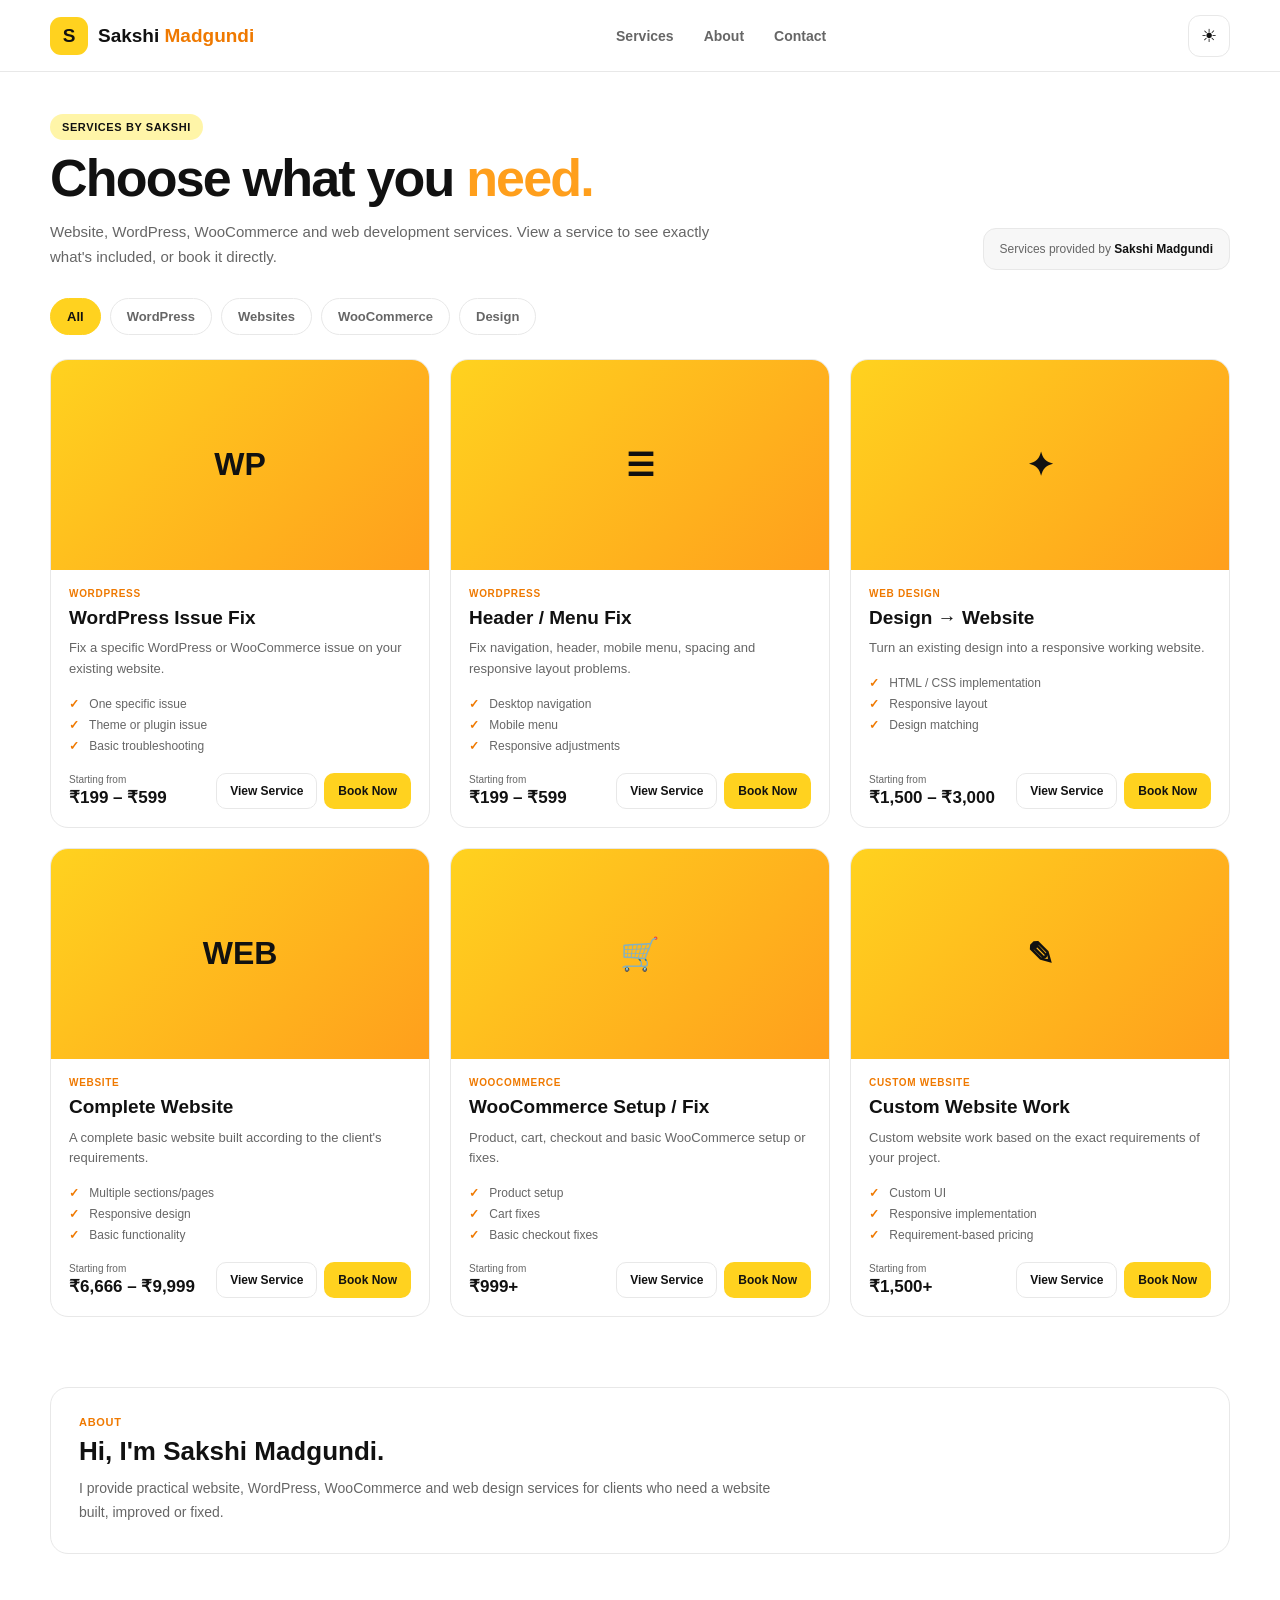
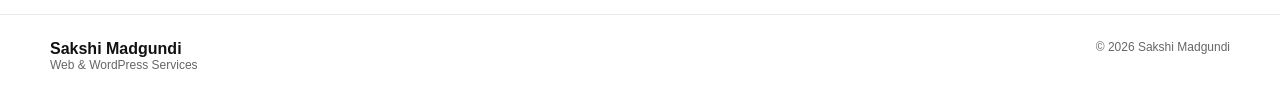
==== commit 891e4807: "Update index.html" ====
--- a/index.html
+++ b/index.html
@@ -2,51 +2,75 @@
 <html lang="en">
 <head>
     <meta charset="UTF-8">
-    <meta name="viewport" content="width=device-width, initial-scale=1.0">
+
+    <meta
+        name="viewport"
+        content="width=device-width, initial-scale=1.0"
+    >
 
     <title>Sakshi Madgundi — Web Services</title>
+
     <meta
         name="description"
-        content="Website design, WordPress, WooCommerce and web development services by Sakshi Madgundi."
+        content="Web design, WordPress, WooCommerce and website services by Sakshi Madgundi."
     >
 
     <style>
+
         /* =========================================================
-           SAKSHI MADGUNDI — SERVICE STORE
-           PURE HTML + CSS + JS
-           GITHUB PAGES READY
+           SAKSHI MADGUNDI
+           SERVICE STORE
            ========================================================= */
 
         :root {
+
             --yellow: #ffd21f;
-            --yellow-light: #fff4a8;
+            --yellow-soft: #fff5a8;
+
             --orange: #ff9f1c;
-            --orange-dark: #f27c00;
+            --orange-dark: #ef7900;
 
             --bg: #ffffff;
             --surface: #ffffff;
-            --surface-2: #f7f7f7;
+            --surface-soft: #f7f7f7;
+
             --text: #111111;
             --muted: #666666;
-            --border: #e7e7e7;
-
-            --shadow: 0 8px 30px rgba(0, 0, 0, 0.08);
-
-            --radius: 18px;
+
+            --border: #e8e8e8;
+
+            --shadow:
+                0 10px 35px rgba(0, 0, 0, 0.08);
+
             --header-height: 72px;
-        }
-
-        /* DARK THEME */
+
+        }
+
+
+        /* =========================================================
+           DARK MODE
+           ========================================================= */
+
         body.dark {
-            --bg: #090909;
+
+            --bg: #080808;
             --surface: #111111;
-            --surface-2: #171717;
+            --surface-soft: #181818;
+
             --text: #ffffff;
             --muted: #aaaaaa;
+
             --border: #292929;
 
-            --shadow: 0 10px 35px rgba(0, 0, 0, 0.35);
-        }
+            --shadow:
+                0 12px 40px rgba(0, 0, 0, 0.4);
+
+        }
+
+
+        /* =========================================================
+           RESET
+           ========================================================= */
 
         * {
             box-sizing: border-box;
@@ -54,11 +78,14 @@
             padding: 0;
         }
 
+
         html {
             scroll-behavior: smooth;
         }
 
+
         body {
+
             font-family:
                 Inter,
                 -apple-system,
@@ -73,163 +100,221 @@
             min-height: 100vh;
 
             transition:
-                background 0.25s ease,
-                color 0.25s ease;
-        }
-
-        button,
-        a {
-            font: inherit;
-        }
+                background .25s ease,
+                color .25s ease;
+
+        }
+
 
         a {
             color: inherit;
             text-decoration: none;
         }
 
+
         button {
-            border: 0;
+            font: inherit;
             cursor: pointer;
         }
+
 
         /* =========================================================
            HEADER
            ========================================================= */
 
-        .site-header {
+        .header {
+
             position: sticky;
             top: 0;
+
             z-index: 1000;
 
-            width: 100%;
             height: var(--header-height);
 
             background: var(--surface);
 
-            border-bottom: 1px solid var(--border);
-
-            transition:
-                background 0.25s ease,
-                border-color 0.25s ease;
-        }
+            border-bottom:
+                1px solid var(--border);
+
+        }
+
 
         .header-inner {
-            width: min(1180px, calc(100% - 32px));
+
+            width:
+                min(
+                    1180px,
+                    calc(100% - 32px)
+                );
+
             height: 100%;
+
             margin: auto;
 
             display: flex;
+
             align-items: center;
+
             justify-content: space-between;
-            gap: 24px;
-        }
-
-        /* BRAND */
-
-        .brand {
+
+            gap: 25px;
+
+        }
+
+
+        /* LOGO */
+
+        .logo {
+
             display: flex;
+
             align-items: center;
+
             gap: 10px;
 
-            font-size: 20px;
+            font-size: 19px;
+
             font-weight: 800;
 
             white-space: nowrap;
-        }
-
-        .brand-mark {
+
+        }
+
+
+        .logo-box {
+
             width: 38px;
             height: 38px;
 
             display: grid;
+
             place-items: center;
 
             background: var(--yellow);
+
             color: #111;
 
-            border-radius: 12px;
+            border-radius: 11px;
 
             font-weight: 900;
-            font-size: 17px;
-        }
-
-        .brand-name span {
+
+        }
+
+
+        .logo-name span {
             color: var(--orange-dark);
         }
 
-        /* DESKTOP NAV */
-
-        .desktop-nav {
+
+        /* NAVIGATION */
+
+        .nav {
+
             display: flex;
+
             align-items: center;
-            gap: 6px;
-        }
-
-        .desktop-nav a {
-            padding: 10px 13px;
+
+            gap: 4px;
+
+        }
+
+
+        .nav a {
+
+            padding:
+                10px 13px;
+
+            border-radius: 10px;
 
             color: var(--muted);
 
-            border-radius: 10px;
-
             font-size: 14px;
+
             font-weight: 600;
 
-            transition:
-                background 0.2s ease,
-                color 0.2s ease;
-        }
-
-        .desktop-nav a:hover {
-            color: var(--text);
-            background: var(--surface-2);
-        }
-
-        /* HEADER RIGHT */
+            transition: .2s ease;
+
+        }
+
+
+        .nav a:hover {
+
+            background:
+                var(--surface-soft);
+
+            color:
+                var(--text);
+
+        }
+
+
+        /* HEADER ACTIONS */
 
         .header-actions {
+
             display: flex;
+
             align-items: center;
-            gap: 9px;
-        }
-
-        .theme-button,
-        .menu-button {
+
+            gap: 8px;
+
+        }
+
+
+        .icon-button {
+
             width: 42px;
             height: 42px;
 
             display: grid;
+
             place-items: center;
 
-            border: 1px solid var(--border);
+            border:
+                1px solid var(--border);
+
             border-radius: 12px;
 
-            background: var(--surface);
-            color: var(--text);
+            background:
+                var(--surface);
+
+            color:
+                var(--text);
 
             font-size: 18px;
 
-            transition: 0.2s ease;
-        }
-
-        .theme-button:hover,
-        .menu-button:hover {
-            background: var(--yellow);
-            color: #111;
-            border-color: var(--yellow);
-        }
-
-        .menu-button {
+        }
+
+
+        .icon-button:hover {
+
+            background:
+                var(--yellow);
+
+            color:
+                #111;
+
+            border-color:
+                var(--yellow);
+
+        }
+
+
+        .mobile-menu-button {
             display: none;
         }
+
 
         /* =========================================================
            MOBILE MENU
            ========================================================= */
 
         .mobile-menu {
+
             position: fixed;
+
             top: var(--header-height);
+
             left: 0;
             right: 0;
 
@@ -237,218 +322,345 @@
 
             display: none;
 
-            background: var(--surface);
-            border-bottom: 1px solid var(--border);
-
-            box-shadow: var(--shadow);
-        }
-
-        .mobile-menu.active {
+            background:
+                var(--surface);
+
+            border-bottom:
+                1px solid var(--border);
+
+            box-shadow:
+                var(--shadow);
+
+        }
+
+
+        .mobile-menu.open {
             display: block;
         }
 
+
         .mobile-menu-inner {
-            width: min(1180px, calc(100% - 32px));
+
+            width:
+                min(
+                    1180px,
+                    calc(100% - 32px)
+                );
+
             margin: auto;
 
-            padding: 15px 0 20px;
+            padding:
+                10px 0 18px;
+
+        }
+
+
+        .mobile-menu a {
+
+            display: block;
+
+            padding: 14px 4px;
+
+            border-bottom:
+                1px solid var(--border);
+
+            font-weight: 600;
+
+        }
+
+
+        /* =========================================================
+           SHOP AREA
+           ========================================================= */
+
+        .shop {
+
+            width:
+                min(
+                    1180px,
+                    calc(100% - 32px)
+                );
+
+            margin: auto;
+
+            padding:
+                42px 0 70px;
+
+        }
+
+
+        .shop-heading {
 
             display: flex;
-            flex-direction: column;
-        }
-
-        .mobile-menu a {
-            padding: 14px 5px;
-
-            border-bottom: 1px solid var(--border);
-
+
+            justify-content:
+                space-between;
+
+            align-items:
+                flex-end;
+
+            gap: 25px;
+
+            margin-bottom:
+                28px;
+
+        }
+
+
+        .heading-left {
+            max-width: 700px;
+        }
+
+
+        .small-label {
+
+            display: inline-block;
+
+            margin-bottom: 11px;
+
+            padding:
+                7px 12px;
+
+            border-radius: 999px;
+
+            background:
+                var(--yellow-soft);
+
+            color:
+                #111;
+
+            font-size: 11px;
+
+            font-weight: 900;
+
+            letter-spacing:
+                .6px;
+
+        }
+
+
+        body.dark .small-label {
+
+            background:
+                #3b3200;
+
+            color:
+                #ffe45a;
+
+        }
+
+
+        .shop-heading h1 {
+
+            font-size:
+                clamp(
+                    34px,
+                    5vw,
+                    52px
+                );
+
+            line-height:
+                1.05;
+
+            letter-spacing:
+                -1.8px;
+
+            margin-bottom:
+                13px;
+
+        }
+
+
+        .shop-heading h1 span {
+            color: var(--orange);
+        }
+
+
+        .heading-description {
+
+            color:
+                var(--muted);
+
+            font-size:
+                15px;
+
+            line-height:
+                1.7;
+
+        }
+
+
+        .seller {
+
+            flex-shrink: 0;
+
+            padding:
+                13px 16px;
+
+            background:
+                var(--surface-soft);
+
+            border:
+                1px solid var(--border);
+
+            border-radius:
+                13px;
+
+            color:
+                var(--muted);
+
+            font-size:
+                12px;
+
+        }
+
+
+        .seller strong {
             color: var(--text);
-
-            font-weight: 600;
-        }
+        }
+
 
         /* =========================================================
-           STORE INTRO
+           CATEGORIES
            ========================================================= */
 
-        .store {
-            width: min(1180px, calc(100% - 32px));
-            margin: auto;
-
-            padding: 42px 0 70px;
-        }
-
-        .store-top {
+        .categories {
+
             display: flex;
-            align-items: flex-end;
-            justify-content: space-between;
-
-            gap: 25px;
-
-            margin-bottom: 28px;
-        }
-
-        .store-title-area {
-            max-width: 650px;
-        }
-
-        .eyebrow {
-            display: inline-flex;
-            align-items: center;
-
-            padding: 7px 12px;
-
-            margin-bottom: 12px;
-
-            border-radius: 999px;
-
-            background: var(--yellow-light);
-            color: #111;
-
-            font-size: 12px;
-            font-weight: 800;
-            letter-spacing: 0.3px;
-        }
-
-        body.dark .eyebrow {
-            background: #3a3100;
-            color: #ffe44d;
-        }
-
-        .store-title {
-            font-size: clamp(32px, 5vw, 52px);
-            line-height: 1.05;
-
-            letter-spacing: -1.8px;
-
-            margin-bottom: 12px;
-        }
-
-        .store-title span {
-            color: var(--orange);
-        }
-
-        .store-description {
-            color: var(--muted);
-
-            font-size: 16px;
-            line-height: 1.7;
-        }
-
-        .seller-note {
+
+            gap: 9px;
+
+            overflow-x: auto;
+
+            scrollbar-width: none;
+
+            margin-bottom:
+                24px;
+
+        }
+
+
+        .categories::-webkit-scrollbar {
+            display: none;
+        }
+
+
+        .category {
+
             flex-shrink: 0;
 
-            padding: 14px 17px;
-
-            background: var(--surface-2);
-            border: 1px solid var(--border);
-
-            border-radius: 14px;
-
-            font-size: 13px;
-            color: var(--muted);
-        }
-
-        .seller-note strong {
-            color: var(--text);
-        }
-
-        /* =========================================================
-           CATEGORY BAR
-           ========================================================= */
-
-        .category-bar {
-            display: flex;
-            align-items: center;
-            gap: 9px;
-
-            margin-bottom: 24px;
-
-            overflow-x: auto;
-
-            scrollbar-width: none;
-        }
-
-        .category-bar::-webkit-scrollbar {
-            display: none;
-        }
-
-        .category-button {
-            flex: 0 0 auto;
-
-            padding: 10px 16px;
-
-            background: var(--surface);
-
-            border: 1px solid var(--border);
-            border-radius: 999px;
-
-            color: var(--muted);
-
-            font-size: 13px;
-            font-weight: 700;
-        }
-
-        .category-button.active,
-        .category-button:hover {
-            background: var(--yellow);
-            color: #111;
-            border-color: var(--yellow);
-        }
+            padding:
+                10px 16px;
+
+            background:
+                var(--surface);
+
+            border:
+                1px solid var(--border);
+
+            border-radius:
+                999px;
+
+            color:
+                var(--muted);
+
+            font-size:
+                13px;
+
+            font-weight:
+                700;
+
+        }
+
+
+        .category.active,
+        .category:hover {
+
+            background:
+                var(--yellow);
+
+            color:
+                #111;
+
+            border-color:
+                var(--yellow);
+
+        }
+
 
         /* =========================================================
            SERVICE GRID
            ========================================================= */
 
-        .service-grid {
+        .services {
+
             display: grid;
 
-            grid-template-columns: repeat(3, minmax(0, 1fr));
+            grid-template-columns:
+                repeat(
+                    3,
+                    minmax(0, 1fr)
+                );
 
             gap: 20px;
-        }
+
+        }
+
 
         /* =========================================================
            SERVICE CARD
            ========================================================= */
 
         .service-card {
-            position: relative;
 
             display: flex;
+
             flex-direction: column;
 
-            min-width: 0;
-
-            background: var(--surface);
-
-            border: 1px solid var(--border);
-            border-radius: var(--radius);
-
-            overflow: hidden;
-
-            box-shadow: 0 2px 0 rgba(0, 0, 0, 0.02);
+            background:
+                var(--surface);
+
+            border:
+                1px solid var(--border);
+
+            border-radius:
+                18px;
+
+            overflow:
+                hidden;
 
             transition:
-                transform 0.2s ease,
-                box-shadow 0.2s ease,
-                border-color 0.2s ease;
-        }
+                transform .2s ease,
+                box-shadow .2s ease,
+                border-color .2s ease;
+
+        }
+
 
         .service-card:hover {
-            transform: translateY(-4px);
-            box-shadow: var(--shadow);
-            border-color: var(--yellow);
-        }
+
+            transform:
+                translateY(-4px);
+
+            box-shadow:
+                var(--shadow);
+
+            border-color:
+                var(--yellow);
+
+        }
+
+
+        /* =========================================================
+           SERVICE IMAGE
+           ========================================================= */
 
         .service-image {
-            height: 205px;
-
-            display: flex;
-            align-items: center;
-            justify-content: center;
-
-            overflow: hidden;
+
+            height: 210px;
+
+            overflow:
+                hidden;
 
             background:
                 linear-gradient(
@@ -456,386 +668,720 @@
                     var(--yellow),
                     var(--orange)
                 );
-        }
+
+        }
+
 
         .service-image img {
+
             width: 100%;
             height: 100%;
 
+            display: block;
+
             object-fit: cover;
 
-            display: block;
-        }
-
-        /* Placeholder when no service image is available */
-
-        .service-placeholder {
-            width: 76px;
-            height: 76px;
-
-            display: grid;
-            place-items: center;
-
-            border-radius: 22px;
-
-            background: rgba(255, 255, 255, 0.9);
-            color: #111;
-
-            font-size: 30px;
-            font-weight: 900;
-        }
-
-        .service-content {
-            display: flex;
-            flex-direction: column;
-
-            flex: 1;
-
-            padding: 19px;
-        }
-
-        .service-category {
-            margin-bottom: 7px;
-
-            color: var(--orange-dark);
-
-            font-size: 11px;
-            font-weight: 800;
-
-            text-transform: uppercase;
-            letter-spacing: 0.7px;
-        }
-
-        .service-name {
-            font-size: 19px;
-            line-height: 1.3;
-
-            margin-bottom: 9px;
-        }
-
-        .service-description {
-            color: var(--muted);
-
-            font-size: 13px;
-            line-height: 1.6;
-
-            margin-bottom: 17px;
-        }
-
-        .service-features {
-            list-style: none;
-
-            display: flex;
-            flex-direction: column;
-            gap: 7px;
-
-            margin-bottom: 20px;
-        }
-
-        .service-features li {
-            color: var(--muted);
-
-            font-size: 12px;
-        }
-
-        .service-features li::before {
-            content: "✓";
-
-            margin-right: 7px;
-
-            color: var(--orange-dark);
-            font-weight: 900;
-        }
-
-        .service-bottom {
-            margin-top: auto;
-
-            display: flex;
-            align-items: center;
-            justify-content: space-between;
-
-            gap: 12px;
-        }
-
-        .price {
-            display: flex;
-            flex-direction: column;
-        }
-
-        .price-label {
-            color: var(--muted);
-            font-size: 10px;
-        }
-
-        .price-value {
-            font-size: 17px;
-            font-weight: 900;
-        }
-
-        .book-button {
-            padding: 11px 16px;
-
-            background: var(--yellow);
-            color: #111;
-
-            border-radius: 11px;
-
-            font-size: 13px;
-            font-weight: 900;
-
-            white-space: nowrap;
-
             transition:
-                background 0.2s ease,
-                transform 0.2s ease;
-        }
-
-        .book-button:hover {
-            background: var(--orange);
-            transform: translateY(-1px);
-        }
-
-        /* =========================================================
-           QR PAYMENT MODAL
-           ========================================================= */
-
-        .qr-overlay {
-            position: fixed;
-            inset: 0;
-
-            z-index: 5000;
-
-            display: none;
-
-            align-items: center;
-            justify-content: center;
-
-            padding: 20px;
-
-            background: rgba(0, 0, 0, 0.72);
-
-            backdrop-filter: blur(5px);
-        }
-
-        .qr-overlay.active {
-            display: flex;
-        }
-
-        .qr-modal {
-            width: min(420px, 100%);
-
-            max-height: calc(100vh - 40px);
-            overflow-y: auto;
-
-            background: var(--surface);
-
-            border: 1px solid var(--border);
-
-            border-radius: 22px;
-
-            padding: 24px;
-
-            box-shadow:
-                0 25px 70px rgba(0, 0, 0, 0.35);
-
-            text-align: center;
-
-            animation: qrOpen 0.2s ease;
-        }
-
-        @keyframes qrOpen {
-            from {
-                opacity: 0;
-                transform: scale(0.96) translateY(8px);
-            }
-
-            to {
-                opacity: 1;
-                transform: scale(1) translateY(0);
-            }
-        }
-
-        .qr-close {
-            width: 36px;
-            height: 36px;
-
-            display: grid;
-            place-items: center;
-
-            margin-left: auto;
-            margin-bottom: 8px;
-
-            border-radius: 50%;
-
-            background: var(--surface-2);
-            color: var(--text);
-
-            font-size: 20px;
-        }
-
-        .qr-close:hover {
-            background: var(--yellow);
-            color: #111;
-        }
-
-        .qr-title {
-            font-size: 23px;
-            margin-bottom: 7px;
-        }
-
-        .qr-subtitle {
-            color: var(--muted);
-
-            font-size: 13px;
-            line-height: 1.5;
-
-            margin-bottom: 17px;
-        }
-
-        .selected-service {
-            display: inline-block;
-
-            padding: 7px 11px;
-
-            margin-bottom: 15px;
-
-            background: var(--yellow-light);
-            color: #111;
-
-            border-radius: 8px;
-
-            font-size: 12px;
-            font-weight: 800;
-        }
-
-        body.dark .selected-service {
-            background: #3a3100;
-            color: #ffe44d;
-        }
-
-        /* IMPORTANT:
-           QR FILE MUST BE IN SAME FOLDER AS index.html
-           File name: kotak-qr.png
-        */
-
-        .qr-image-wrapper {
-            width: 260px;
-            height: 260px;
-
-            margin: 0 auto 18px;
-
-            display: grid;
-            place-items: center;
-
-            background: #ffffff;
-
-            border: 5px solid var(--yellow);
-            border-radius: 16px;
-
-            overflow: hidden;
-        }
-
-        .qr-image-wrapper img {
+                transform .3s ease;
+
+        }
+
+
+        .service-card:hover
+        .service-image img {
+
+            transform:
+                scale(1.04);
+
+        }
+
+
+        /* If you don't have an image yet */
+
+        .image-placeholder {
+
             width: 100%;
             height: 100%;
 
-            object-fit: contain;
-
-            display: block;
-        }
+            display: flex;
+
+            align-items: center;
+
+            justify-content: center;
+
+            background:
+                linear-gradient(
+                    135deg,
+                    var(--yellow),
+                    var(--orange)
+                );
+
+            color: #111;
+
+            font-size: 32px;
+
+            font-weight: 900;
+
+        }
+
+
+        /* =========================================================
+           CARD CONTENT
+           ========================================================= */
+
+        .card-content {
+
+            padding:
+                18px;
+
+            display: flex;
+
+            flex-direction: column;
+
+            flex: 1;
+
+        }
+
+
+        .service-category {
+
+            color:
+                var(--orange-dark);
+
+            font-size:
+                10px;
+
+            font-weight:
+                900;
+
+            text-transform:
+                uppercase;
+
+            letter-spacing:
+                .7px;
+
+            margin-bottom:
+                7px;
+
+        }
+
+
+        .service-title {
+
+            font-size:
+                19px;
+
+            line-height:
+                1.3;
+
+            margin-bottom:
+                8px;
+
+        }
+
+
+        .service-text {
+
+            color:
+                var(--muted);
+
+            font-size:
+                13px;
+
+            line-height:
+                1.6;
+
+            margin-bottom:
+                17px;
+
+        }
+
+
+        .features {
+
+            list-style:
+                none;
+
+            display:
+                flex;
+
+            flex-direction:
+                column;
+
+            gap:
+                7px;
+
+            margin-bottom:
+                20px;
+
+        }
+
+
+        .features li {
+
+            color:
+                var(--muted);
+
+            font-size:
+                12px;
+
+        }
+
+
+        .features li::before {
+
+            content:
+                "✓";
+
+            color:
+                var(--orange-dark);
+
+            font-weight:
+                900;
+
+            margin-right:
+                7px;
+
+        }
+
+
+        /* =========================================================
+           CARD BOTTOM
+           ========================================================= */
+
+        .card-bottom {
+
+            margin-top:
+                auto;
+
+            display:
+                flex;
+
+            align-items:
+                center;
+
+            justify-content:
+                space-between;
+
+            gap:
+                10px;
+
+        }
+
+
+        .price-label {
+
+            display:
+                block;
+
+            color:
+                var(--muted);
+
+            font-size:
+                10px;
+
+            margin-bottom:
+                2px;
+
+        }
+
+
+        .price {
+
+            font-size:
+                17px;
+
+            font-weight:
+                900;
+
+        }
+
+
+        .card-buttons {
+
+            display:
+                flex;
+
+            gap:
+                7px;
+
+        }
+
+
+        /* VIEW SERVICE */
+
+        .view-button {
+
+            padding:
+                10px 13px;
+
+            border:
+                1px solid var(--border);
+
+            border-radius:
+                10px;
+
+            background:
+                var(--surface);
+
+            color:
+                var(--text);
+
+            font-size:
+                12px;
+
+            font-weight:
+                800;
+
+            white-space:
+                nowrap;
+
+        }
+
+
+        .view-button:hover {
+
+            background:
+                var(--surface-soft);
+
+            border-color:
+                var(--text);
+
+        }
+
+
+        /* BOOK NOW */
+
+        .book-button {
+
+            padding:
+                10px 14px;
+
+            border:
+                0;
+
+            border-radius:
+                10px;
+
+            background:
+                var(--yellow);
+
+            color:
+                #111;
+
+            font-size:
+                12px;
+
+            font-weight:
+                900;
+
+            white-space:
+                nowrap;
+
+        }
+
+
+        .book-button:hover {
+            background:
+                var(--orange);
+        }
+
+
+        /* =========================================================
+           QR MODAL
+           ========================================================= */
+
+        .qr-overlay {
+
+            position: fixed;
+
+            inset: 0;
+
+            z-index: 5000;
+
+            display: none;
+
+            align-items:
+                center;
+
+            justify-content:
+                center;
+
+            padding:
+                20px;
+
+            background:
+                rgba(
+                    0,
+                    0,
+                    0,
+                    .72
+                );
+
+            backdrop-filter:
+                blur(5px);
+
+        }
+
+
+        .qr-overlay.open {
+            display: flex;
+        }
+
+
+        .qr-modal {
+
+            width:
+                min(
+                    420px,
+                    100%
+                );
+
+            max-height:
+                calc(
+                    100vh - 40px
+                );
+
+            overflow-y:
+                auto;
+
+            padding:
+                22px;
+
+            background:
+                var(--surface);
+
+            border:
+                1px solid var(--border);
+
+            border-radius:
+                22px;
+
+            text-align:
+                center;
+
+            box-shadow:
+                0 25px 70px
+                rgba(
+                    0,
+                    0,
+                    0,
+                    .4
+                );
+
+        }
+
+
+        .qr-close {
+
+            width:
+                36px;
+
+            height:
+                36px;
+
+            margin-left:
+                auto;
+
+            margin-bottom:
+                5px;
+
+            display:
+                grid;
+
+            place-items:
+                center;
+
+            border:
+                0;
+
+            border-radius:
+                50%;
+
+            background:
+                var(--surface-soft);
+
+            color:
+                var(--text);
+
+            font-size:
+                21px;
+
+        }
+
+
+        .qr-close:hover {
+
+            background:
+                var(--yellow);
+
+            color:
+                #111;
+
+        }
+
+
+        .qr-modal h2 {
+
+            font-size:
+                23px;
+
+            margin-bottom:
+                7px;
+
+        }
+
+
+        .qr-subtitle {
+
+            color:
+                var(--muted);
+
+            font-size:
+                13px;
+
+            line-height:
+                1.5;
+
+            margin-bottom:
+                15px;
+
+        }
+
+
+        .selected-service {
+
+            display:
+                inline-block;
+
+            padding:
+                7px 11px;
+
+            margin-bottom:
+                15px;
+
+            background:
+                var(--yellow-soft);
+
+            color:
+                #111;
+
+            border-radius:
+                8px;
+
+            font-size:
+                12px;
+
+            font-weight:
+                800;
+
+        }
+
+
+        body.dark .selected-service {
+
+            background:
+                #3b3200;
+
+            color:
+                #ffe45a;
+
+        }
+
+
+        .qr-box {
+
+            width:
+                270px;
+
+            height:
+                270px;
+
+            margin:
+                0 auto 17px;
+
+            padding:
+                5px;
+
+            background:
+                #ffffff;
+
+            border:
+                4px solid
+                var(--yellow);
+
+            border-radius:
+                15px;
+
+            display:
+                grid;
+
+            place-items:
+                center;
+
+        }
+
+
+        .qr-box img {
+
+            width:
+                100%;
+
+            height:
+                100%;
+
+            object-fit:
+                contain;
+
+            display:
+                block;
+
+        }
+
 
         .qr-error {
-            display: none;
-
-            padding: 20px;
-
-            color: #b00020;
-
-            font-size: 13px;
-            line-height: 1.5;
-        }
+
+            display:
+                none;
+
+            padding:
+                15px;
+
+            color:
+                #b00020;
+
+            font-size:
+                12px;
+
+            line-height:
+                1.5;
+
+        }
+
 
         .qr-instruction {
-            color: var(--muted);
-
-            font-size: 12px;
-            line-height: 1.5;
-
-            margin-bottom: 15px;
-        }
+
+            color:
+                var(--muted);
+
+            font-size:
+                12px;
+
+            line-height:
+                1.5;
+
+            margin-bottom:
+                13px;
+
+        }
+
 
         .payment-note {
-            padding: 11px 13px;
-
-            background: var(--surface-2);
-
-            border-radius: 10px;
-
-            color: var(--muted);
-
-            font-size: 11px;
-            line-height: 1.5;
-        }
+
+            padding:
+                11px;
+
+            border-radius:
+                10px;
+
+            background:
+                var(--surface-soft);
+
+            color:
+                var(--muted);
+
+            font-size:
+                11px;
+
+            line-height:
+                1.5;
+
+        }
+
 
         /* =========================================================
            FOOTER
            ========================================================= */
 
-        .site-footer {
-            border-top: 1px solid var(--border);
-
-            padding: 25px 0;
-
-            background: var(--surface);
-        }
+        footer {
+
+            border-top:
+                1px solid var(--border);
+
+            padding:
+                25px 0;
+
+            background:
+                var(--surface);
+
+        }
+
 
         .footer-inner {
-            width: min(1180px, calc(100% - 32px));
-            margin: auto;
-
-            display: flex;
-            align-items: center;
-            justify-content: space-between;
-
-            gap: 20px;
-        }
+
+            width:
+                min(
+                    1180px,
+                    calc(100% - 32px)
+                );
+
+            margin:
+                auto;
+
+            display:
+                flex;
+
+            justify-content:
+                space-between;
+
+            gap:
+                20px;
+
+        }
+
 
         .footer-name {
             font-weight: 800;
         }
 
-        .footer-text {
-            color: var(--muted);
-            font-size: 12px;
-        }
+
+        .footer-muted {
+
+            color:
+                var(--muted);
+
+            font-size:
+                12px;
+
+        }
+
 
         /* =========================================================
-           MOBILE
+           RESPONSIVE
            ========================================================= */
 
-        @media (max-width: 900px) {
-
-            .desktop-nav {
+        @media (max-width: 950px) {
+
+            .nav {
                 display: none;
             }
 
-            .menu-button {
+            .mobile-menu-button {
                 display: grid;
             }
 
-            .service-grid {
-                grid-template-columns: repeat(2, minmax(0, 1fr));
+            .services {
+
+                grid-template-columns:
+                    repeat(
+                        2,
+                        minmax(0, 1fr)
+                    );
+
             }
 
-            .store-top {
-                align-items: flex-start;
-                flex-direction: column;
-            }
-
-            .seller-note {
-                width: 100%;
-            }
-        }
+        }
+
 
         @media (max-width: 620px) {
 
@@ -844,118 +1390,204 @@
             }
 
             .header-inner {
-                width: min(100% - 22px, 1180px);
+
+                width:
+                    calc(
+                        100% - 22px
+                    );
+
             }
 
-            .brand {
-                font-size: 16px;
+            .logo {
+
+                font-size:
+                    16px;
+
             }
 
-            .brand-mark {
-                width: 34px;
-                height: 34px;
-                border-radius: 10px;
+            .logo-box {
+
+                width:
+                    34px;
+
+                height:
+                    34px;
+
             }
 
-            .header-actions {
-                gap: 6px;
+            .icon-button {
+
+                width:
+                    38px;
+
+                height:
+                    38px;
+
             }
 
-            .theme-button,
-            .menu-button {
-                width: 38px;
-                height: 38px;
+            .shop {
+
+                width:
+                    calc(
+                        100% - 22px
+                    );
+
+                padding-top:
+                    30px;
+
             }
 
-            .store {
-                width: min(100% - 22px, 1180px);
-
-                padding-top: 30px;
-                padding-bottom: 50px;
+            .shop-heading {
+
+                flex-direction:
+                    column;
+
+                align-items:
+                    flex-start;
+
             }
 
-            .store-title {
-                font-size: 34px;
-                letter-spacing: -1px;
+            .seller {
+                width: 100%;
             }
 
-            .store-description {
-                font-size: 14px;
+            .services {
+
+                grid-template-columns:
+                    1fr;
+
+                gap:
+                    15px;
+
             }
 
-            .service-grid {
-                grid-template-columns: 1fr;
-                gap: 15px;
+            .service-image {
+
+                height:
+                    200px;
+
             }
 
-            .service-image {
-                height: 190px;
+            .card-bottom {
+
+                align-items:
+                    flex-end;
+
             }
 
-            .service-content {
-                padding: 17px;
+            .card-buttons {
+
+                flex-direction:
+                    column;
+
             }
 
-            .qr-modal {
-                padding: 18px;
-                border-radius: 18px;
+            .view-button,
+            .book-button {
+
+                width:
+                    100%;
+
+                text-align:
+                    center;
+
             }
 
-            .qr-image-wrapper {
-                width: min(270px, 78vw);
-                height: min(270px, 78vw);
+            .qr-box {
+
+                width:
+                    min(
+                        270px,
+                        76vw
+                    );
+
+                height:
+                    min(
+                        270px,
+                        76vw
+                    );
+
             }
 
             .footer-inner {
-                flex-direction: column;
-                align-items: flex-start;
+
+                width:
+                    calc(
+                        100% - 22px
+                    );
+
+                flex-direction:
+                    column;
+
             }
-        }
+
+        }
+
     </style>
 </head>
 
+
 <body>
+
 
     <!-- =========================================================
          HEADER
          ========================================================= -->
 
-    <header class="site-header">
+    <header class="header">
 
         <div class="header-inner">
 
-            <a href="index.html" class="brand">
-                <span class="brand-mark">S</span>
-
-                <span class="brand-name">
-                    Sakshi <span>Madgundi</span>
+            <a
+                href="index.html"
+                class="logo"
+            >
+
+                <span class="logo-box">
+                    S
                 </span>
+
+                <span class="logo-name">
+                    Sakshi
+                    <span>Madgundi</span>
+                </span>
+
             </a>
 
-            <nav class="desktop-nav">
-                <a href="#services">Services</a>
-                <a href="#about">About</a>
-                <a href="#contact">Contact</a>
+
+            <nav class="nav">
+
+                <a href="index.html">
+                    Services
+                </a>
+
+                <a href="#about">
+                    About
+                </a>
+
+                <a href="#contact">
+                    Contact
+                </a>
+
             </nav>
 
+
             <div class="header-actions">
 
                 <button
+                    class="icon-button"
+                    id="themeButton"
                     type="button"
-                    class="theme-button"
-                    id="themeButton"
-                    aria-label="Change theme"
-                    title="Change theme"
+                    aria-label="Toggle theme"
                 >
                     ☀
                 </button>
 
                 <button
+                    class="icon-button mobile-menu-button"
+                    id="menuButton"
                     type="button"
-                    class="menu-button"
-                    id="menuButton"
                     aria-label="Open menu"
-                    aria-expanded="false"
                 >
                     ☰
                 </button>
@@ -967,70 +1599,87 @@
     </header>
 
 
+    <!-- MOBILE MENU -->
+
+    <div
+        class="mobile-menu"
+        id="mobileMenu"
+    >
+
+        <div class="mobile-menu-inner">
+
+            <a href="index.html">
+                Services
+            </a>
+
+            <a href="#about">
+                About
+            </a>
+
+            <a href="#contact">
+                Contact
+            </a>
+
+        </div>
+
+    </div>
+
+
     <!-- =========================================================
-         MOBILE MENU
+         SHOP
          ========================================================= -->
 
-    <div class="mobile-menu" id="mobileMenu">
-
-        <div class="mobile-menu-inner">
-
-            <a href="#services">Services</a>
-            <a href="#about">About</a>
-            <a href="#contact">Contact</a>
+    <main class="shop">
+
+
+        <div class="shop-heading">
+
+            <div class="heading-left">
+
+                <div class="small-label">
+                    SERVICES BY SAKSHI
+                </div>
+
+                <h1>
+                    Choose what you
+                    <span>need.</span>
+                </h1>
+
+                <p class="heading-description">
+                    Website, WordPress, WooCommerce and web
+                    development services. View a service to see
+                    exactly what's included, or book it directly.
+                </p>
+
+            </div>
+
+
+            <div class="seller">
+
+                Services provided by
+                <strong>Sakshi Madgundi</strong>
+
+            </div>
 
         </div>
 
-    </div>
-
-
-    <!-- =========================================================
-         SERVICE STORE
-         ========================================================= -->
-
-    <main class="store" id="services">
-
-        <div class="store-top">
-
-            <div class="store-title-area">
-
-                <div class="eyebrow">
-                    WEB SERVICES BY SAKSHI
-                </div>
-
-                <h1 class="store-title">
-                    Build it. Fix it.
-                    <span>Make it better.</span>
-                </h1>
-
-                <p class="store-description">
-                    Choose the web service you need. View the service,
-                    check what's included, and book it directly.
-                </p>
-
-            </div>
-
-            <div class="seller-note">
-                Services by <strong>Sakshi Madgundi</strong>
-            </div>
-
-        </div>
-
-
-        <!-- CATEGORY FILTER -->
-
-        <div class="category-bar">
+
+        <!-- =====================================================
+             CATEGORY FILTER
+             ===================================================== -->
+
+        <div class="categories">
 
             <button
-                class="category-button active"
+                class="category active"
                 data-category="all"
                 type="button"
             >
-                All Services
+                All
             </button>
 
             <button
-                class="category-button"
+                class="category"
                 data-category="wordpress"
                 type="button"
             >
@@ -1038,7 +1687,7 @@
             </button>
 
             <button
-                class="category-button"
+                class="category"
                 data-category="website"
                 type="button"
             >
@@ -1046,7 +1695,7 @@
             </button>
 
             <button
-                class="category-button"
+                class="category"
                 data-category="woocommerce"
                 type="button"
             >
@@ -1054,7 +1703,7 @@
             </button>
 
             <button
-                class="category-button"
+                class="category"
                 data-category="design"
                 type="button"
             >
@@ -1065,13 +1714,15 @@
 
 
         <!-- =====================================================
-             SERVICE CARDS
+             SERVICE PRODUCTS
              ===================================================== -->
 
-        <section class="service-grid" id="serviceGrid">
-
-
-            <!-- SERVICE 1 -->
+        <section class="services">
+
+
+            <!-- =================================================
+                 1. WORDPRESS ISSUE FIX
+                 ================================================= -->
 
             <article
                 class="service-card"
@@ -1081,47 +1732,83 @@
                 <a
                     href="service.html?service=wordpress-fix"
                     class="service-image"
-                    aria-label="View WordPress issue fixing service"
+                    aria-label="View WordPress Issue Fix"
                 >
-                    <div class="service-placeholder">WP</div>
+
+                    <div class="image-placeholder">
+                        WP
+                    </div>
+
                 </a>
 
-                <div class="service-content">
+
+                <div class="card-content">
 
                     <div class="service-category">
-                        WordPress / WooCommerce
+                        WordPress
                     </div>
 
-                    <h2 class="service-name">
+                    <h2 class="service-title">
                         WordPress Issue Fix
                     </h2>
 
-                    <p class="service-description">
-                        Fix a specific WordPress or WooCommerce issue
-                        affecting your website.
+                    <p class="service-text">
+                        Fix a specific WordPress or WooCommerce
+                        issue on your existing website.
                     </p>
 
-                    <ul class="service-features">
-                        <li>One specific issue</li>
-                        <li>Theme or plugin related fixes</li>
-                        <li>Basic troubleshooting</li>
+
+                    <ul class="features">
+
+                        <li>
+                            One specific issue
+                        </li>
+
+                        <li>
+                            Theme or plugin issue
+                        </li>
+
+                        <li>
+                            Basic troubleshooting
+                        </li>
+
                     </ul>
 
-                    <div class="service-bottom">
-
-                        <div class="price">
-                            <span class="price-label">Starting from</span>
-                            <span class="price-value">₹199 – ₹599</span>
+
+                    <div class="card-bottom">
+
+                        <div>
+
+                            <span class="price-label">
+                                Starting from
+                            </span>
+
+                            <div class="price">
+                                ₹199 – ₹599
+                            </div>
+
                         </div>
 
-                        <button
-                            type="button"
-                            class="book-button"
-                            data-service="WordPress Issue Fix"
-                            data-price="₹199 – ₹599"
-                        >
-                            Book Now
-                        </button>
+
+                        <div class="card-buttons">
+
+                            <a
+                                href="service.html?service=wordpress-fix"
+                                class="view-button"
+                            >
+                                View Service
+                            </a>
+
+                            <button
+                                type="button"
+                                class="book-button"
+                                data-service="WordPress Issue Fix"
+                                data-price="₹199 – ₹599"
+                            >
+                                Book Now
+                            </button>
+
+                        </div>
 
                     </div>
 
@@ -1130,7 +1817,9 @@
             </article>
 
 
-            <!-- SERVICE 2 -->
+            <!-- =================================================
+                 2. HEADER / MENU
+                 ================================================= -->
 
             <article
                 class="service-card"
@@ -1140,47 +1829,82 @@
                 <a
                     href="service.html?service=header-menu"
                     class="service-image"
-                    aria-label="View header and menu service"
                 >
-                    <div class="service-placeholder">☰</div>
+
+                    <div class="image-placeholder">
+                        ☰
+                    </div>
+
                 </a>
 
-                <div class="service-content">
+
+                <div class="card-content">
 
                     <div class="service-category">
                         WordPress
                     </div>
 
-                    <h2 class="service-name">
+                    <h2 class="service-title">
                         Header / Menu Fix
                     </h2>
 
-                    <p class="service-description">
-                        Fix navigation, responsive header, menus,
-                        spacing and layout problems.
+                    <p class="service-text">
+                        Fix navigation, header, mobile menu,
+                        spacing and responsive layout problems.
                     </p>
 
-                    <ul class="service-features">
-                        <li>Desktop navigation</li>
-                        <li>Mobile menu</li>
-                        <li>Responsive adjustments</li>
+
+                    <ul class="features">
+
+                        <li>
+                            Desktop navigation
+                        </li>
+
+                        <li>
+                            Mobile menu
+                        </li>
+
+                        <li>
+                            Responsive adjustments
+                        </li>
+
                     </ul>
 
-                    <div class="service-bottom">
-
-                        <div class="price">
-                            <span class="price-label">Starting from</span>
-                            <span class="price-value">₹199 – ₹599</span>
+
+                    <div class="card-bottom">
+
+                        <div>
+
+                            <span class="price-label">
+                                Starting from
+                            </span>
+
+                            <div class="price">
+                                ₹199 – ₹599
+                            </div>
+
                         </div>
 
-                        <button
-                            type="button"
-                            class="book-button"
-                            data-service="Header / Menu Fix"
-                            data-price="₹199 – ₹599"
-                        >
-                            Book Now
-                        </button>
+
+                        <div class="card-buttons">
+
+                            <a
+                                href="service.html?service=header-menu"
+                                class="view-button"
+                            >
+                                View Service
+                            </a>
+
+                            <button
+                                type="button"
+                                class="book-button"
+                                data-service="Header / Menu Fix"
+                                data-price="₹199 – ₹599"
+                            >
+                                Book Now
+                            </button>
+
+                        </div>
 
                     </div>
 
@@ -1189,7 +1913,9 @@
             </article>
 
 
-            <!-- SERVICE 3 -->
+            <!-- =================================================
+                 3. DESIGN TO WEBSITE
+                 ================================================= -->
 
             <article
                 class="service-card"
@@ -1199,47 +1925,82 @@
                 <a
                     href="service.html?service=design-to-website"
                     class="service-image"
-                    aria-label="View design to website service"
                 >
-                    <div class="service-placeholder">✦</div>
+
+                    <div class="image-placeholder">
+                        ✦
+                    </div>
+
                 </a>
 
-                <div class="service-content">
+
+                <div class="card-content">
 
                     <div class="service-category">
                         Web Design
                     </div>
 
-                    <h2 class="service-name">
+                    <h2 class="service-title">
                         Design → Website
                     </h2>
 
-                    <p class="service-description">
+                    <p class="service-text">
                         Turn an existing design into a responsive
-                        working webpage.
+                        working website.
                     </p>
 
-                    <ul class="service-features">
-                        <li>HTML / CSS implementation</li>
-                        <li>Responsive layout</li>
-                        <li>Design matching</li>
+
+                    <ul class="features">
+
+                        <li>
+                            HTML / CSS implementation
+                        </li>
+
+                        <li>
+                            Responsive layout
+                        </li>
+
+                        <li>
+                            Design matching
+                        </li>
+
                     </ul>
 
-                    <div class="service-bottom">
-
-                        <div class="price">
-                            <span class="price-label">Starting from</span>
-                            <span class="price-value">₹1,500 – ₹3,000</span>
+
+                    <div class="card-bottom">
+
+                        <div>
+
+                            <span class="price-label">
+                                Starting from
+                            </span>
+
+                            <div class="price">
+                                ₹1,500 – ₹3,000
+                            </div>
+
                         </div>
 
-                        <button
-                            type="button"
-                            class="book-button"
-                            data-service="Design to Website"
-                            data-price="₹1,500 – ₹3,000"
-                        >
-                            Book Now
-                        </button>
+
+                        <div class="card-buttons">
+
+                            <a
+                                href="service.html?service=design-to-website"
+                                class="view-button"
+                            >
+                                View Service
+                            </a>
+
+                            <button
+                                type="button"
+                                class="book-button"
+                                data-service="Design to Website"
+                                data-price="₹1,500 – ₹3,000"
+                            >
+                                Book Now
+                            </button>
+
+                        </div>
 
                     </div>
 
@@ -1248,7 +2009,9 @@
             </article>
 
 
-            <!-- SERVICE 4 -->
+            <!-- =================================================
+                 4. COMPLETE WEBSITE
+                 ================================================= -->
 
             <article
                 class="service-card"
@@ -1258,47 +2021,82 @@
                 <a
                     href="service.html?service=complete-website"
                     class="service-image"
-                    aria-label="View complete website service"
                 >
-                    <div class="service-placeholder">WEB</div>
+
+                    <div class="image-placeholder">
+                        WEB
+                    </div>
+
                 </a>
 
-                <div class="service-content">
+
+                <div class="card-content">
 
                     <div class="service-category">
                         Website
                     </div>
 
-                    <h2 class="service-name">
+                    <h2 class="service-title">
                         Complete Website
                     </h2>
 
-                    <p class="service-description">
-                        A complete basic website built according to
-                        your requirements.
+                    <p class="service-text">
+                        A complete basic website built according
+                        to the client's requirements.
                     </p>
 
-                    <ul class="service-features">
-                        <li>Multiple website sections</li>
-                        <li>Responsive design</li>
-                        <li>Basic functionality</li>
+
+                    <ul class="features">
+
+                        <li>
+                            Multiple sections/pages
+                        </li>
+
+                        <li>
+                            Responsive design
+                        </li>
+
+                        <li>
+                            Basic functionality
+                        </li>
+
                     </ul>
 
-                    <div class="service-bottom">
-
-                        <div class="price">
-                            <span class="price-label">Starting from</span>
-                            <span class="price-value">₹6,666 – ₹9,999</span>
+
+                    <div class="card-bottom">
+
+                        <div>
+
+                            <span class="price-label">
+                                Starting from
+                            </span>
+
+                            <div class="price">
+                                ₹6,666 – ₹9,999
+                            </div>
+
                         </div>
 
-                        <button
-                            type="button"
-                            class="book-button"
-                            data-service="Complete Website"
-                            data-price="₹6,666 – ₹9,999"
-                        >
-                            Book Now
-                        </button>
+
+                        <div class="card-buttons">
+
+                            <a
+                                href="service.html?service=complete-website"
+                                class="view-button"
+                            >
+                                View Service
+                            </a>
+
+                            <button
+                                type="button"
+                                class="book-button"
+                                data-service="Complete Website"
+                                data-price="₹6,666 – ₹9,999"
+                            >
+                                Book Now
+                            </button>
+
+                        </div>
 
                     </div>
 
@@ -1307,7 +2105,9 @@
             </article>
 
 
-            <!-- SERVICE 5 -->
+            <!-- =================================================
+                 5. WOOCOMMERCE
+                 ================================================= -->
 
             <article
                 class="service-card"
@@ -1317,47 +2117,82 @@
                 <a
                     href="service.html?service=woocommerce"
                     class="service-image"
-                    aria-label="View WooCommerce service"
                 >
-                    <div class="service-placeholder">🛒</div>
+
+                    <div class="image-placeholder">
+                        🛒
+                    </div>
+
                 </a>
 
-                <div class="service-content">
+
+                <div class="card-content">
 
                     <div class="service-category">
                         WooCommerce
                     </div>
 
-                    <h2 class="service-name">
+                    <h2 class="service-title">
                         WooCommerce Setup / Fix
                     </h2>
 
-                    <p class="service-description">
-                        Product, cart, checkout and basic WooCommerce
-                        functionality setup or fixes.
+                    <p class="service-text">
+                        Product, cart, checkout and basic
+                        WooCommerce setup or fixes.
                     </p>
 
-                    <ul class="service-features">
-                        <li>Cart related fixes</li>
-                        <li>Product setup</li>
-                        <li>Basic checkout fixes</li>
+
+                    <ul class="features">
+
+                        <li>
+                            Product setup
+                        </li>
+
+                        <li>
+                            Cart fixes
+                        </li>
+
+                        <li>
+                            Basic checkout fixes
+                        </li>
+
                     </ul>
 
-                    <div class="service-bottom">
-
-                        <div class="price">
-                            <span class="price-label">Starting from</span>
-                            <span class="price-value">₹999+</span>
+
+                    <div class="card-bottom">
+
+                        <div>
+
+                            <span class="price-label">
+                                Starting from
+                            </span>
+
+                            <div class="price">
+                                ₹999+
+                            </div>
+
                         </div>
 
-                        <button
-                            type="button"
-                            class="book-button"
-                            data-service="WooCommerce Setup / Fix"
-                            data-price="₹999+"
-                        >
-                            Book Now
-                        </button>
+
+                        <div class="card-buttons">
+
+                            <a
+                                href="service.html?service=woocommerce"
+                                class="view-button"
+                            >
+                                View Service
+                            </a>
+
+                            <button
+                                type="button"
+                                class="book-button"
+                                data-service="WooCommerce Setup / Fix"
+                                data-price="₹999+"
+                            >
+                                Book Now
+                            </button>
+
+                        </div>
 
                     </div>
 
@@ -1366,7 +2201,9 @@
             </article>
 
 
-            <!-- SERVICE 6 -->
+            <!-- =================================================
+                 6. CUSTOM WEBSITE
+                 ================================================= -->
 
             <article
                 class="service-card"
@@ -1376,47 +2213,82 @@
                 <a
                     href="service.html?service=custom-website"
                     class="service-image"
-                    aria-label="View custom website service"
                 >
-                    <div class="service-placeholder">✎</div>
+
+                    <div class="image-placeholder">
+                        ✎
+                    </div>
+
                 </a>
 
-                <div class="service-content">
+
+                <div class="card-content">
 
                     <div class="service-category">
                         Custom Website
                     </div>
 
-                    <h2 class="service-name">
+                    <h2 class="service-title">
                         Custom Website Work
                     </h2>
 
-                    <p class="service-description">
+                    <p class="service-text">
                         Custom website work based on the exact
                         requirements of your project.
                     </p>
 
-                    <ul class="service-features">
-                        <li>Custom UI</li>
-                        <li>Responsive implementation</li>
-                        <li>Requirement based pricing</li>
+
+                    <ul class="features">
+
+                        <li>
+                            Custom UI
+                        </li>
+
+                        <li>
+                            Responsive implementation
+                        </li>
+
+                        <li>
+                            Requirement-based pricing
+                        </li>
+
                     </ul>
 
-                    <div class="service-bottom">
-
-                        <div class="price">
-                            <span class="price-label">Starting from</span>
-                            <span class="price-value">₹1,500+</span>
+
+                    <div class="card-bottom">
+
+                        <div>
+
+                            <span class="price-label">
+                                Starting from
+                            </span>
+
+                            <div class="price">
+                                ₹1,500+
+                            </div>
+
                         </div>
 
-                        <button
-                            type="button"
-                            class="book-button"
-                            data-service="Custom Website Work"
-                            data-price="₹1,500+"
-                        >
-                            Book Now
-                        </button>
+
+                        <div class="card-buttons">
+
+                            <a
+                                href="service.html?service=custom-website"
+                                class="view-button"
+                            >
+                                View Service
+                            </a>
+
+                            <button
+                                type="button"
+                                class="book-button"
+                                data-service="Custom Website Work"
+                                data-price="₹1,500+"
+                            >
+                                Book Now
+                            </button>
+
+                        </div>
 
                     </div>
 
@@ -1438,8 +2310,8 @@
         id="about"
         style="
             width:min(1180px,calc(100% - 32px));
-            margin:0 auto;
-            padding:0 0 65px;
+            margin:auto;
+            padding-bottom:60px;
         "
     >
 
@@ -1456,30 +2328,30 @@
                 style="
                     color:var(--orange-dark);
                     font-size:11px;
-                    font-weight:800;
+                    font-weight:900;
+                    margin-bottom:8px;
                     text-transform:uppercase;
                     letter-spacing:.7px;
-                    margin-bottom:8px;
                 "
             >
                 About
             </div>
 
-            <h2 style="font-size:26px;margin-bottom:9px;">
+            <h2 style="font-size:26px;margin-bottom:10px;">
                 Hi, I'm Sakshi Madgundi.
             </h2>
 
             <p
                 style="
                     color:var(--muted);
+                    max-width:700px;
                     line-height:1.7;
                     font-size:14px;
-                    max-width:700px;
                 "
             >
-                I provide practical website, WordPress, WooCommerce
-                and web design services. Choose a service above and
-                book it directly.
+                I provide practical website, WordPress,
+                WooCommerce and web design services for clients
+                who need a website built, improved or fixed.
             </p>
 
         </div>
@@ -1491,22 +2363,29 @@
          FOOTER
          ========================================================= -->
 
-    <footer class="site-footer" id="contact">
+    <footer id="contact">
 
         <div class="footer-inner">
 
             <div>
+
                 <div class="footer-name">
                     Sakshi Madgundi
                 </div>
 
-                <div class="footer-text">
+                <div class="footer-muted">
                     Web & WordPress Services
                 </div>
+
             </div>
 
-            <div class="footer-text">
-                © <span id="year"></span> Sakshi Madgundi
+
+            <div class="footer-muted">
+
+                ©
+                <span id="year"></span>
+                Sakshi Madgundi
+
             </div>
 
         </div>
@@ -1515,69 +2394,48 @@
 
 
     <!-- =========================================================
-         QR BOOKING / PAYMENT MODAL
+         QR BOOKING MODAL
          ========================================================= -->
 
     <div
         class="qr-overlay"
         id="qrOverlay"
-        aria-hidden="true"
     >
 
         <div
             class="qr-modal"
             role="dialog"
             aria-modal="true"
-            aria-labelledby="qrTitle"
         >
 
             <button
                 type="button"
                 class="qr-close"
                 id="qrClose"
-                aria-label="Close"
             >
                 ×
             </button>
 
-            <h2
-                class="qr-title"
-                id="qrTitle"
-            >
+
+            <h2>
                 Book This Service
             </h2>
 
+
             <p class="qr-subtitle">
-                Scan the QR code below to make the payment.
+                Scan the QR code below to make your payment.
             </p>
+
 
             <div
                 class="selected-service"
                 id="selectedService"
             >
-                Selected Service
+                Service
             </div>
 
-            <div class="qr-image-wrapper">
-
-                <!--
-                    IMPORTANT:
-                    Your GitHub screenshot shows:
-
-                    index.html
-                    kotak-qr.png
-                    script.js
-                    style.css
-
-                    Therefore this MUST be:
-                    kotak-qr.png
-
-                    NOT:
-                    /kotak-qr.png
-                    ./images/kotak-qr.png
-                    kotak-qr.jpg
-                    kotak-qr.PNG
-                -->
+
+            <div class="qr-box">
 
                 <img
                     id="kotakQR"
@@ -1585,26 +2443,45 @@
                     alt="Kotak payment QR code"
                 >
 
+
                 <div
                     class="qr-error"
                     id="qrError"
                 >
+
                     QR code could not be loaded.
-                    Please make sure the file is named
-                    <strong>kotak-qr.png</strong>
-                    and is in the same folder as index.html.
+
+                    <br><br>
+
+                    Make sure the file is exactly:
+
+                    <strong>
+                        kotak-qr.png
+                    </strong>
+
+                    <br>
+
+                    and is in the same folder as
+                    <strong>index.html</strong>.
+
                 </div>
 
             </div>
 
+
             <p class="qr-instruction">
-                Scan the QR using your preferred UPI app and
-                complete the payment.
+
+                Scan the QR using your UPI app and complete
+                the payment.
+
             </p>
 
+
             <div class="payment-note">
-                After payment, please contact Sakshi with your
-                payment confirmation and service requirement.
+
+                After payment, contact Sakshi with your
+                payment confirmation and service requirements.
+
             </div>
 
         </div>
@@ -1618,9 +2495,7 @@
 
     <script>
 
-        /* =====================================================
-           YEAR
-           ===================================================== */
+        /* YEAR */
 
         document.getElementById("year").textContent =
             new Date().getFullYear();
@@ -1633,30 +2508,52 @@
         const themeButton =
             document.getElementById("themeButton");
 
+
         const savedTheme =
-            localStorage.getItem("sakshi-theme");
+            localStorage.getItem(
+                "sakshi-theme"
+            );
+
 
         if (savedTheme === "dark") {
+
             document.body.classList.add("dark");
+
             themeButton.textContent = "☾";
-        }
-
-        themeButton.addEventListener("click", function () {
-
-            document.body.classList.toggle("dark");
-
-            const dark =
-                document.body.classList.contains("dark");
-
-            localStorage.setItem(
-                "sakshi-theme",
-                dark ? "dark" : "light"
-            );
-
-            themeButton.textContent =
-                dark ? "☾" : "☀";
-
-        });
+
+        }
+
+
+        themeButton.addEventListener(
+            "click",
+            function () {
+
+                document.body.classList.toggle(
+                    "dark"
+                );
+
+
+                const dark =
+                    document.body.classList.contains(
+                        "dark"
+                    );
+
+
+                localStorage.setItem(
+                    "sakshi-theme",
+                    dark
+                        ? "dark"
+                        : "light"
+                );
+
+
+                themeButton.textContent =
+                    dark
+                        ? "☾"
+                        : "☀";
+
+            }
+        );
 
 
         /* =====================================================
@@ -1664,132 +2561,141 @@
            ===================================================== */
 
         const menuButton =
-            document.getElementById("menuButton");
+            document.getElementById(
+                "menuButton"
+            );
+
 
         const mobileMenu =
-            document.getElementById("mobileMenu");
-
-        menuButton.addEventListener("click", function () {
-
-            const open =
-                mobileMenu.classList.toggle("active");
-
-            menuButton.setAttribute(
-                "aria-expanded",
-                open ? "true" : "false"
+            document.getElementById(
+                "mobileMenu"
             );
 
-            menuButton.textContent =
-                open ? "×" : "☰";
-
-        });
+
+        menuButton.addEventListener(
+            "click",
+            function () {
+
+                mobileMenu.classList.toggle(
+                    "open"
+                );
+
+
+                menuButton.textContent =
+                    mobileMenu.classList.contains(
+                        "open"
+                    )
+                        ? "×"
+                        : "☰";
+
+            }
+        );
+
+
+        /* =====================================================
+           QR BOOKING
+           ===================================================== */
+
+        const qrOverlay =
+            document.getElementById(
+                "qrOverlay"
+            );
+
+
+        const qrClose =
+            document.getElementById(
+                "qrClose"
+            );
+
+
+        const selectedService =
+            document.getElementById(
+                "selectedService"
+            );
+
+
+        const qrImage =
+            document.getElementById(
+                "kotakQR"
+            );
+
+
+        const qrError =
+            document.getElementById(
+                "qrError"
+            );
+
+
+        function openQR(
+            service,
+            price
+        ) {
+
+            selectedService.textContent =
+                service +
+                " • " +
+                price;
+
+
+            qrOverlay.classList.add(
+                "open"
+            );
+
+
+            document.body.style.overflow =
+                "hidden";
+
+        }
+
+
+        function closeQR() {
+
+            qrOverlay.classList.remove(
+                "open"
+            );
+
+
+            document.body.style.overflow =
+                "";
+
+        }
 
 
         document
-            .querySelectorAll(".mobile-menu a")
-            .forEach(function (link) {
-
-                link.addEventListener("click", function () {
-
-                    mobileMenu.classList.remove("active");
-
-                    menuButton.setAttribute(
-                        "aria-expanded",
-                        "false"
+            .querySelectorAll(
+                ".book-button"
+            )
+            .forEach(
+                function (button) {
+
+                    button.addEventListener(
+                        "click",
+                        function (event) {
+
+                            /*
+                             IMPORTANT:
+                             Book Now does NOT open
+                             the service page.
+
+                             It ONLY opens the QR.
+                            */
+
+                            event.preventDefault();
+
+                            event.stopPropagation();
+
+
+                            openQR(
+                                button.dataset.service,
+                                button.dataset.price
+                            );
+
+                        }
                     );
 
-                    menuButton.textContent = "☰";
-
-                });
-
-            });
-
-
-        /* =====================================================
-           QR MODAL
-           ===================================================== */
-
-        const qrOverlay =
-            document.getElementById("qrOverlay");
-
-        const qrClose =
-            document.getElementById("qrClose");
-
-        const selectedService =
-            document.getElementById("selectedService");
-
-        const qrImage =
-            document.getElementById("kotakQR");
-
-        const qrError =
-            document.getElementById("qrError");
-
-
-        function openQR(serviceName, price) {
-
-            selectedService.textContent =
-                serviceName + " • " + price;
-
-            qrOverlay.classList.add("active");
-
-            qrOverlay.setAttribute(
-                "aria-hidden",
-                "false"
+                }
             );
 
-            document.body.style.overflow = "hidden";
-
-        }
-
-
-        function closeQR() {
-
-            qrOverlay.classList.remove("active");
-
-            qrOverlay.setAttribute(
-                "aria-hidden",
-                "true"
-            );
-
-            document.body.style.overflow = "";
-
-        }
-
-
-        /* BOOK NOW */
-
-        document
-            .querySelectorAll(".book-button")
-            .forEach(function (button) {
-
-                button.addEventListener("click", function (event) {
-
-                    /*
-                       VERY IMPORTANT:
-
-                       stopPropagation prevents the card itself
-                       from receiving this click.
-
-                       Therefore Book Now ONLY opens QR.
-                    */
-
-                    event.preventDefault();
-                    event.stopPropagation();
-
-                    const service =
-                        button.dataset.service || "Web Service";
-
-                    const price =
-                        button.dataset.price || "";
-
-                    openQR(service, price);
-
-                });
-
-            });
-
-
-        /* CLOSE */
 
         qrClose.addEventListener(
             "click",
@@ -1797,31 +2703,33 @@
         );
 
 
-        /* CLICK OUTSIDE */
-
         qrOverlay.addEventListener(
             "click",
             function (event) {
 
-                if (event.target === qrOverlay) {
+                if (
+                    event.target ===
+                    qrOverlay
+                ) {
+
                     closeQR();
+
                 }
 
             }
         );
 
-
-        /* ESCAPE */
 
         document.addEventListener(
             "keydown",
             function (event) {
 
                 if (
-                    event.key === "Escape" &&
-                    qrOverlay.classList.contains("active")
+                    event.key === "Escape"
                 ) {
+
                     closeQR();
+
                 }
 
             }
@@ -1829,28 +2737,18 @@
 
 
         /* =====================================================
-           QR ERROR CHECK
+           QR ERROR
            ===================================================== */
 
         qrImage.addEventListener(
             "error",
             function () {
 
-                qrImage.style.display = "none";
-
-                qrError.style.display = "block";
-
-            }
-        );
-
-
-        qrImage.addEventListener(
-            "load",
-            function () {
-
-                qrImage.style.display = "block";
-
-                qrError.style.display = "none";
+                qrImage.style.display =
+                    "none";
+
+                qrError.style.display =
+                    "block";
 
             }
         );
@@ -1860,52 +2758,79 @@
            CATEGORY FILTER
            ===================================================== */
 
-        const categoryButtons =
-            document.querySelectorAll(".category-button");
+        const categories =
+            document.querySelectorAll(
+                ".category"
+            );
+
 
         const serviceCards =
-            document.querySelectorAll(".service-card");
-
-
-        categoryButtons.forEach(function (button) {
-
-            button.addEventListener(
-                "click",
-                function () {
-
-                    categoryButtons.forEach(function (item) {
-                        item.classList.remove("active");
-                    });
-
-                    button.classList.add("active");
-
-                    const category =
-                        button.dataset.category;
-
-                    serviceCards.forEach(function (card) {
-
-                        const categories =
-                            card.dataset.category.split(" ");
-
-                        if (
-                            category === "all" ||
-                            categories.includes(category)
-                        ) {
-
-                            card.style.display = "flex";
-
-                        } else {
-
-                            card.style.display = "none";
-
-                        }
-
-                    });
-
-                }
+            document.querySelectorAll(
+                ".service-card"
             );
 
-        });
+
+        categories.forEach(
+            function (button) {
+
+                button.addEventListener(
+                    "click",
+                    function () {
+
+                        categories.forEach(
+                            function (item) {
+
+                                item.classList.remove(
+                                    "active"
+                                );
+
+                            }
+                        );
+
+
+                        button.classList.add(
+                            "active"
+                        );
+
+
+                        const category =
+                            button.dataset.category;
+
+
+                        serviceCards.forEach(
+                            function (card) {
+
+                                const cardCategories =
+                                    card.dataset.category
+                                        .split(" ");
+
+
+                                if (
+                                    category ===
+                                        "all" ||
+                                    cardCategories.includes(
+                                        category
+                                    )
+                                ) {
+
+                                    card.style.display =
+                                        "flex";
+
+                                } else {
+
+                                    card.style.display =
+                                        "none";
+
+                                }
+
+                            }
+                        );
+
+                    }
+                );
+
+            }
+        );
 
     </script>
 
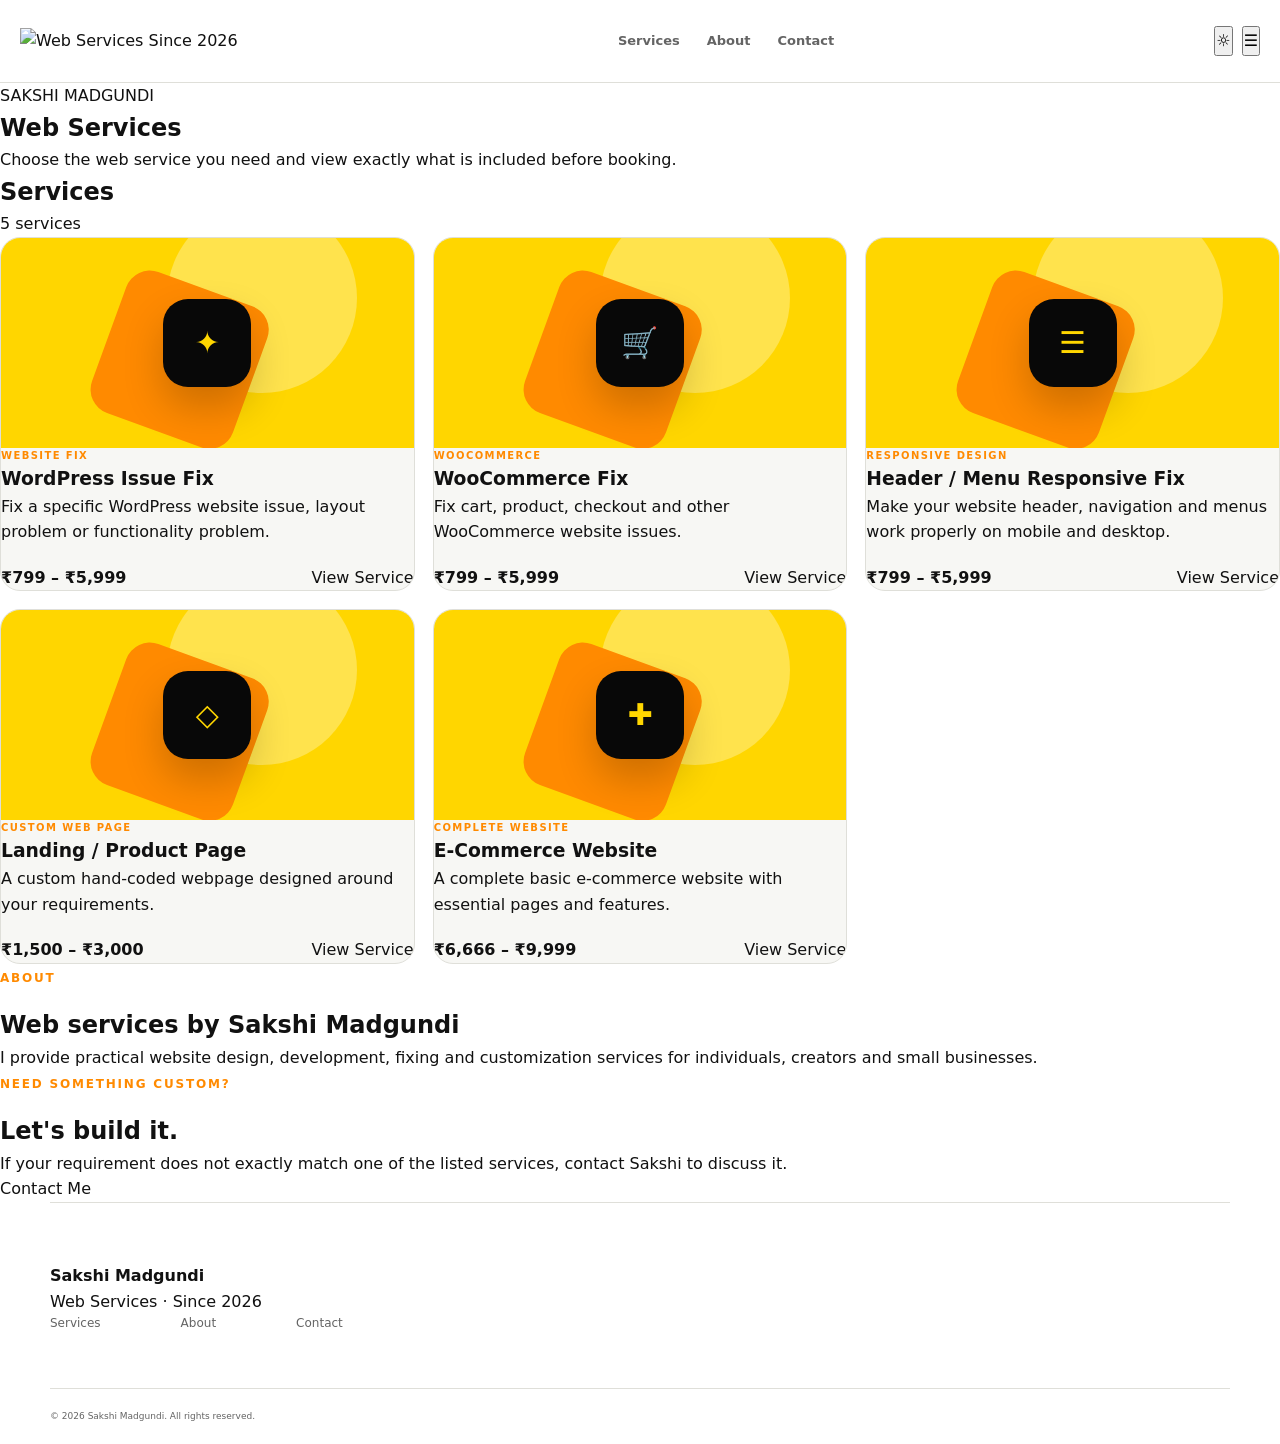
==== commit 7bb1219a: "Update index.html" ====
--- a/index.html
+++ b/index.html
@@ -2,1611 +2,469 @@
 <html lang="en">
 <head>
     <meta charset="UTF-8">
-
-    <meta
-        name="viewport"
-        content="width=device-width, initial-scale=1.0"
-    >
-
-    <title>Sakshi Madgundi — Web Services</title>
+    <meta name="viewport" content="width=device-width, initial-scale=1.0">
+
+    <title>Sakshi Madgundi | Web Services</title>
 
     <meta
         name="description"
-        content="Web design, WordPress, WooCommerce and website services by Sakshi Madgundi."
+        content="Web design and development services by Sakshi Madgundi."
     >
 
-    <style>
-
-        /* =========================================================
-           SAKSHI MADGUNDI
-           SERVICE STORE
-           ========================================================= */
-
-        :root {
-
-            --yellow: #ffd21f;
-            --yellow-soft: #fff5a8;
-
-            --orange: #ff9f1c;
-            --orange-dark: #ef7900;
-
-            --bg: #ffffff;
-            --surface: #ffffff;
-            --surface-soft: #f7f7f7;
-
-            --text: #111111;
-            --muted: #666666;
-
-            --border: #e8e8e8;
-
-            --shadow:
-                0 10px 35px rgba(0, 0, 0, 0.08);
-
-            --header-height: 72px;
-
-        }
-
-
-        /* =========================================================
-           DARK MODE
-           ========================================================= */
-
-        body.dark {
-
-            --bg: #080808;
-            --surface: #111111;
-            --surface-soft: #181818;
-
-            --text: #ffffff;
-            --muted: #aaaaaa;
-
-            --border: #292929;
-
-            --shadow:
-                0 12px 40px rgba(0, 0, 0, 0.4);
-
-        }
-
-
-        /* =========================================================
-           RESET
-           ========================================================= */
-
-        * {
-            box-sizing: border-box;
-            margin: 0;
-            padding: 0;
-        }
-
-
-        html {
-            scroll-behavior: smooth;
-        }
-
-
-        body {
-
-            font-family:
-                Inter,
-                -apple-system,
-                BlinkMacSystemFont,
-                "Segoe UI",
-                Arial,
-                sans-serif;
-
-            background: var(--bg);
-            color: var(--text);
-
-            min-height: 100vh;
-
-            transition:
-                background .25s ease,
-                color .25s ease;
-
-        }
-
-
-        a {
-            color: inherit;
-            text-decoration: none;
-        }
-
-
-        button {
-            font: inherit;
-            cursor: pointer;
-        }
-
-
-        /* =========================================================
-           HEADER
-           ========================================================= */
-
-        .header {
-
-            position: sticky;
-            top: 0;
-
-            z-index: 1000;
-
-            height: var(--header-height);
-
-            background: var(--surface);
-
-            border-bottom:
-                1px solid var(--border);
-
-        }
-
-
-        .header-inner {
-
-            width:
-                min(
-                    1180px,
-                    calc(100% - 32px)
-                );
-
-            height: 100%;
-
-            margin: auto;
-
-            display: flex;
-
-            align-items: center;
-
-            justify-content: space-between;
-
-            gap: 25px;
-
-        }
-
-
-        /* LOGO */
-
-        .logo {
-
-            display: flex;
-
-            align-items: center;
-
-            gap: 10px;
-
-            font-size: 19px;
-
-            font-weight: 800;
-
-            white-space: nowrap;
-
-        }
-
-
-        .logo-box {
-
-            width: 38px;
-            height: 38px;
-
-            display: grid;
-
-            place-items: center;
-
-            background: var(--yellow);
-
-            color: #111;
-
-            border-radius: 11px;
-
-            font-weight: 900;
-
-        }
-
-
-        .logo-name span {
-            color: var(--orange-dark);
-        }
-
-
-        /* NAVIGATION */
-
-        .nav {
-
-            display: flex;
-
-            align-items: center;
-
-            gap: 4px;
-
-        }
-
-
-        .nav a {
-
-            padding:
-                10px 13px;
-
-            border-radius: 10px;
-
-            color: var(--muted);
-
-            font-size: 14px;
-
-            font-weight: 600;
-
-            transition: .2s ease;
-
-        }
-
-
-        .nav a:hover {
-
-            background:
-                var(--surface-soft);
-
-            color:
-                var(--text);
-
-        }
-
-
-        /* HEADER ACTIONS */
-
-        .header-actions {
-
-            display: flex;
-
-            align-items: center;
-
-            gap: 8px;
-
-        }
-
-
-        .icon-button {
-
-            width: 42px;
-            height: 42px;
-
-            display: grid;
-
-            place-items: center;
-
-            border:
-                1px solid var(--border);
-
-            border-radius: 12px;
-
-            background:
-                var(--surface);
-
-            color:
-                var(--text);
-
-            font-size: 18px;
-
-        }
-
-
-        .icon-button:hover {
-
-            background:
-                var(--yellow);
-
-            color:
-                #111;
-
-            border-color:
-                var(--yellow);
-
-        }
-
-
-        .mobile-menu-button {
-            display: none;
-        }
-
-
-        /* =========================================================
-           MOBILE MENU
-           ========================================================= */
-
-        .mobile-menu {
-
-            position: fixed;
-
-            top: var(--header-height);
-
-            left: 0;
-            right: 0;
-
-            z-index: 999;
-
-            display: none;
-
-            background:
-                var(--surface);
-
-            border-bottom:
-                1px solid var(--border);
-
-            box-shadow:
-                var(--shadow);
-
-        }
-
-
-        .mobile-menu.open {
-            display: block;
-        }
-
-
-        .mobile-menu-inner {
-
-            width:
-                min(
-                    1180px,
-                    calc(100% - 32px)
-                );
-
-            margin: auto;
-
-            padding:
-                10px 0 18px;
-
-        }
-
-
-        .mobile-menu a {
-
-            display: block;
-
-            padding: 14px 4px;
-
-            border-bottom:
-                1px solid var(--border);
-
-            font-weight: 600;
-
-        }
-
-
-        /* =========================================================
-           SHOP AREA
-           ========================================================= */
-
-        .shop {
-
-            width:
-                min(
-                    1180px,
-                    calc(100% - 32px)
-                );
-
-            margin: auto;
-
-            padding:
-                42px 0 70px;
-
-        }
-
-
-        .shop-heading {
-
-            display: flex;
-
-            justify-content:
-                space-between;
-
-            align-items:
-                flex-end;
-
-            gap: 25px;
-
-            margin-bottom:
-                28px;
-
-        }
-
-
-        .heading-left {
-            max-width: 700px;
-        }
-
-
-        .small-label {
-
-            display: inline-block;
-
-            margin-bottom: 11px;
-
-            padding:
-                7px 12px;
-
-            border-radius: 999px;
-
-            background:
-                var(--yellow-soft);
-
-            color:
-                #111;
-
-            font-size: 11px;
-
-            font-weight: 900;
-
-            letter-spacing:
-                .6px;
-
-        }
-
-
-        body.dark .small-label {
-
-            background:
-                #3b3200;
-
-            color:
-                #ffe45a;
-
-        }
-
-
-        .shop-heading h1 {
-
-            font-size:
-                clamp(
-                    34px,
-                    5vw,
-                    52px
-                );
-
-            line-height:
-                1.05;
-
-            letter-spacing:
-                -1.8px;
-
-            margin-bottom:
-                13px;
-
-        }
-
-
-        .shop-heading h1 span {
-            color: var(--orange);
-        }
-
-
-        .heading-description {
-
-            color:
-                var(--muted);
-
-            font-size:
-                15px;
-
-            line-height:
-                1.7;
-
-        }
-
-
-        .seller {
-
-            flex-shrink: 0;
-
-            padding:
-                13px 16px;
-
-            background:
-                var(--surface-soft);
-
-            border:
-                1px solid var(--border);
-
-            border-radius:
-                13px;
-
-            color:
-                var(--muted);
-
-            font-size:
-                12px;
-
-        }
-
-
-        .seller strong {
-            color: var(--text);
-        }
-
-
-        /* =========================================================
-           CATEGORIES
-           ========================================================= */
-
-        .categories {
-
-            display: flex;
-
-            gap: 9px;
-
-            overflow-x: auto;
-
-            scrollbar-width: none;
-
-            margin-bottom:
-                24px;
-
-        }
-
-
-        .categories::-webkit-scrollbar {
-            display: none;
-        }
-
-
-        .category {
-
-            flex-shrink: 0;
-
-            padding:
-                10px 16px;
-
-            background:
-                var(--surface);
-
-            border:
-                1px solid var(--border);
-
-            border-radius:
-                999px;
-
-            color:
-                var(--muted);
-
-            font-size:
-                13px;
-
-            font-weight:
-                700;
-
-        }
-
-
-        .category.active,
-        .category:hover {
-
-            background:
-                var(--yellow);
-
-            color:
-                #111;
-
-            border-color:
-                var(--yellow);
-
-        }
-
-
-        /* =========================================================
-           SERVICE GRID
-           ========================================================= */
-
-        .services {
-
-            display: grid;
-
-            grid-template-columns:
-                repeat(
-                    3,
-                    minmax(0, 1fr)
-                );
-
-            gap: 20px;
-
-        }
-
-
-        /* =========================================================
-           SERVICE CARD
-           ========================================================= */
-
-        .service-card {
-
-            display: flex;
-
-            flex-direction: column;
-
-            background:
-                var(--surface);
-
-            border:
-                1px solid var(--border);
-
-            border-radius:
-                18px;
-
-            overflow:
-                hidden;
-
-            transition:
-                transform .2s ease,
-                box-shadow .2s ease,
-                border-color .2s ease;
-
-        }
-
-
-        .service-card:hover {
-
-            transform:
-                translateY(-4px);
-
-            box-shadow:
-                var(--shadow);
-
-            border-color:
-                var(--yellow);
-
-        }
-
-
-        /* =========================================================
-           SERVICE IMAGE
-           ========================================================= */
-
-        .service-image {
-
-            height: 210px;
-
-            overflow:
-                hidden;
-
-            background:
-                linear-gradient(
-                    135deg,
-                    var(--yellow),
-                    var(--orange)
-                );
-
-        }
-
-
-        .service-image img {
-
-            width: 100%;
-            height: 100%;
-
-            display: block;
-
-            object-fit: cover;
-
-            transition:
-                transform .3s ease;
-
-        }
-
-
-        .service-card:hover
-        .service-image img {
-
-            transform:
-                scale(1.04);
-
-        }
-
-
-        /* If you don't have an image yet */
-
-        .image-placeholder {
-
-            width: 100%;
-            height: 100%;
-
-            display: flex;
-
-            align-items: center;
-
-            justify-content: center;
-
-            background:
-                linear-gradient(
-                    135deg,
-                    var(--yellow),
-                    var(--orange)
-                );
-
-            color: #111;
-
-            font-size: 32px;
-
-            font-weight: 900;
-
-        }
-
-
-        /* =========================================================
-           CARD CONTENT
-           ========================================================= */
-
-        .card-content {
-
-            padding:
-                18px;
-
-            display: flex;
-
-            flex-direction: column;
-
-            flex: 1;
-
-        }
-
-
-        .service-category {
-
-            color:
-                var(--orange-dark);
-
-            font-size:
-                10px;
-
-            font-weight:
-                900;
-
-            text-transform:
-                uppercase;
-
-            letter-spacing:
-                .7px;
-
-            margin-bottom:
-                7px;
-
-        }
-
-
-        .service-title {
-
-            font-size:
-                19px;
-
-            line-height:
-                1.3;
-
-            margin-bottom:
-                8px;
-
-        }
-
-
-        .service-text {
-
-            color:
-                var(--muted);
-
-            font-size:
-                13px;
-
-            line-height:
-                1.6;
-
-            margin-bottom:
-                17px;
-
-        }
-
-
-        .features {
-
-            list-style:
-                none;
-
-            display:
-                flex;
-
-            flex-direction:
-                column;
-
-            gap:
-                7px;
-
-            margin-bottom:
-                20px;
-
-        }
-
-
-        .features li {
-
-            color:
-                var(--muted);
-
-            font-size:
-                12px;
-
-        }
-
-
-        .features li::before {
-
-            content:
-                "✓";
-
-            color:
-                var(--orange-dark);
-
-            font-weight:
-                900;
-
-            margin-right:
-                7px;
-
-        }
-
-
-        /* =========================================================
-           CARD BOTTOM
-           ========================================================= */
-
-        .card-bottom {
-
-            margin-top:
-                auto;
-
-            display:
-                flex;
-
-            align-items:
-                center;
-
-            justify-content:
-                space-between;
-
-            gap:
-                10px;
-
-        }
-
-
-        .price-label {
-
-            display:
-                block;
-
-            color:
-                var(--muted);
-
-            font-size:
-                10px;
-
-            margin-bottom:
-                2px;
-
-        }
-
-
-        .price {
-
-            font-size:
-                17px;
-
-            font-weight:
-                900;
-
-        }
-
-
-        .card-buttons {
-
-            display:
-                flex;
-
-            gap:
-                7px;
-
-        }
-
-
-        /* VIEW SERVICE */
-
-        .view-button {
-
-            padding:
-                10px 13px;
-
-            border:
-                1px solid var(--border);
-
-            border-radius:
-                10px;
-
-            background:
-                var(--surface);
-
-            color:
-                var(--text);
-
-            font-size:
-                12px;
-
-            font-weight:
-                800;
-
-            white-space:
-                nowrap;
-
-        }
-
-
-        .view-button:hover {
-
-            background:
-                var(--surface-soft);
-
-            border-color:
-                var(--text);
-
-        }
-
-
-        /* BOOK NOW */
-
-        .book-button {
-
-            padding:
-                10px 14px;
-
-            border:
-                0;
-
-            border-radius:
-                10px;
-
-            background:
-                var(--yellow);
-
-            color:
-                #111;
-
-            font-size:
-                12px;
-
-            font-weight:
-                900;
-
-            white-space:
-                nowrap;
-
-        }
-
-
-        .book-button:hover {
-            background:
-                var(--orange);
-        }
-
-
-        /* =========================================================
-           QR MODAL
-           ========================================================= */
-
-        .qr-overlay {
-
-            position: fixed;
-
-            inset: 0;
-
-            z-index: 5000;
-
-            display: none;
-
-            align-items:
-                center;
-
-            justify-content:
-                center;
-
-            padding:
-                20px;
-
-            background:
-                rgba(
-                    0,
-                    0,
-                    0,
-                    .72
-                );
-
-            backdrop-filter:
-                blur(5px);
-
-        }
-
-
-        .qr-overlay.open {
-            display: flex;
-        }
-
-
-        .qr-modal {
-
-            width:
-                min(
-                    420px,
-                    100%
-                );
-
-            max-height:
-                calc(
-                    100vh - 40px
-                );
-
-            overflow-y:
-                auto;
-
-            padding:
-                22px;
-
-            background:
-                var(--surface);
-
-            border:
-                1px solid var(--border);
-
-            border-radius:
-                22px;
-
-            text-align:
-                center;
-
-            box-shadow:
-                0 25px 70px
-                rgba(
-                    0,
-                    0,
-                    0,
-                    .4
-                );
-
-        }
-
-
-        .qr-close {
-
-            width:
-                36px;
-
-            height:
-                36px;
-
-            margin-left:
-                auto;
-
-            margin-bottom:
-                5px;
-
-            display:
-                grid;
-
-            place-items:
-                center;
-
-            border:
-                0;
-
-            border-radius:
-                50%;
-
-            background:
-                var(--surface-soft);
-
-            color:
-                var(--text);
-
-            font-size:
-                21px;
-
-        }
-
-
-        .qr-close:hover {
-
-            background:
-                var(--yellow);
-
-            color:
-                #111;
-
-        }
-
-
-        .qr-modal h2 {
-
-            font-size:
-                23px;
-
-            margin-bottom:
-                7px;
-
-        }
-
-
-        .qr-subtitle {
-
-            color:
-                var(--muted);
-
-            font-size:
-                13px;
-
-            line-height:
-                1.5;
-
-            margin-bottom:
-                15px;
-
-        }
-
-
-        .selected-service {
-
-            display:
-                inline-block;
-
-            padding:
-                7px 11px;
-
-            margin-bottom:
-                15px;
-
-            background:
-                var(--yellow-soft);
-
-            color:
-                #111;
-
-            border-radius:
-                8px;
-
-            font-size:
-                12px;
-
-            font-weight:
-                800;
-
-        }
-
-
-        body.dark .selected-service {
-
-            background:
-                #3b3200;
-
-            color:
-                #ffe45a;
-
-        }
-
-
-        .qr-box {
-
-            width:
-                270px;
-
-            height:
-                270px;
-
-            margin:
-                0 auto 17px;
-
-            padding:
-                5px;
-
-            background:
-                #ffffff;
-
-            border:
-                4px solid
-                var(--yellow);
-
-            border-radius:
-                15px;
-
-            display:
-                grid;
-
-            place-items:
-                center;
-
-        }
-
-
-        .qr-box img {
-
-            width:
-                100%;
-
-            height:
-                100%;
-
-            object-fit:
-                contain;
-
-            display:
-                block;
-
-        }
-
-
-        .qr-error {
-
-            display:
-                none;
-
-            padding:
-                15px;
-
-            color:
-                #b00020;
-
-            font-size:
-                12px;
-
-            line-height:
-                1.5;
-
-        }
-
-
-        .qr-instruction {
-
-            color:
-                var(--muted);
-
-            font-size:
-                12px;
-
-            line-height:
-                1.5;
-
-            margin-bottom:
-                13px;
-
-        }
-
-
-        .payment-note {
-
-            padding:
-                11px;
-
-            border-radius:
-                10px;
-
-            background:
-                var(--surface-soft);
-
-            color:
-                var(--muted);
-
-            font-size:
-                11px;
-
-            line-height:
-                1.5;
-
-        }
-
-
-        /* =========================================================
-           FOOTER
-           ========================================================= */
-
-        footer {
-
-            border-top:
-                1px solid var(--border);
-
-            padding:
-                25px 0;
-
-            background:
-                var(--surface);
-
-        }
-
-
-        .footer-inner {
-
-            width:
-                min(
-                    1180px,
-                    calc(100% - 32px)
-                );
-
-            margin:
-                auto;
-
-            display:
-                flex;
-
-            justify-content:
-                space-between;
-
-            gap:
-                20px;
-
-        }
-
-
-        .footer-name {
-            font-weight: 800;
-        }
-
-
-        .footer-muted {
-
-            color:
-                var(--muted);
-
-            font-size:
-                12px;
-
-        }
-
-
-        /* =========================================================
-           RESPONSIVE
-           ========================================================= */
-
-        @media (max-width: 950px) {
-
-            .nav {
-                display: none;
-            }
-
-            .mobile-menu-button {
-                display: grid;
-            }
-
-            .services {
-
-                grid-template-columns:
-                    repeat(
-                        2,
-                        minmax(0, 1fr)
-                    );
-
-            }
-
-        }
-
-
-        @media (max-width: 620px) {
-
-            :root {
-                --header-height: 64px;
-            }
-
-            .header-inner {
-
-                width:
-                    calc(
-                        100% - 22px
-                    );
-
-            }
-
-            .logo {
-
-                font-size:
-                    16px;
-
-            }
-
-            .logo-box {
-
-                width:
-                    34px;
-
-                height:
-                    34px;
-
-            }
-
-            .icon-button {
-
-                width:
-                    38px;
-
-                height:
-                    38px;
-
-            }
-
-            .shop {
-
-                width:
-                    calc(
-                        100% - 22px
-                    );
-
-                padding-top:
-                    30px;
-
-            }
-
-            .shop-heading {
-
-                flex-direction:
-                    column;
-
-                align-items:
-                    flex-start;
-
-            }
-
-            .seller {
-                width: 100%;
-            }
-
-            .services {
-
-                grid-template-columns:
-                    1fr;
-
-                gap:
-                    15px;
-
-            }
-
-            .service-image {
-
-                height:
-                    200px;
-
-            }
-
-            .card-bottom {
-
-                align-items:
-                    flex-end;
-
-            }
-
-            .card-buttons {
-
-                flex-direction:
-                    column;
-
-            }
-
-            .view-button,
-            .book-button {
-
-                width:
-                    100%;
-
-                text-align:
-                    center;
-
-            }
-
-            .qr-box {
-
-                width:
-                    min(
-                        270px,
-                        76vw
-                    );
-
-                height:
-                    min(
-                        270px,
-                        76vw
-                    );
-
-            }
-
-            .footer-inner {
-
-                width:
-                    calc(
-                        100% - 22px
-                    );
-
-                flex-direction:
-                    column;
-
-            }
-
-        }
-
-    </style>
+    <link rel="stylesheet" href="style.css">
 </head>
 
-
 <body>
 
-
-    <!-- =========================================================
-         HEADER
-         ========================================================= -->
-
-    <header class="header">
-
-        <div class="header-inner">
-
-            <a
-                href="index.html"
-                class="logo"
+<!-- =========================================================
+     HEADER
+========================================================= -->
+
+<header class="site-header">
+
+    <div class="header-inner">
+
+        <a href="index.html" class="brand">
+
+            <img
+                src="logo.png"
+                alt="Web Services Since 2026"
+                class="brand-logo"
             >
 
-                <span class="logo-box">
-                    S
+        </a>
+
+
+        <nav class="desktop-nav">
+
+            <a href="index.html" class="nav-link active">
+                Services
+            </a>
+
+            <a href="#about" class="nav-link">
+                About
+            </a>
+
+            <a href="#contact" class="nav-link">
+                Contact
+            </a>
+
+        </nav>
+
+
+        <div class="header-actions">
+
+            <button
+                class="theme-button"
+                id="themeToggle"
+                aria-label="Toggle dark mode"
+            >
+                ☼
+            </button>
+
+            <button
+                class="mobile-menu-button"
+                id="mobileMenuButton"
+                aria-label="Open menu"
+            >
+                ☰
+            </button>
+
+        </div>
+
+    </div>
+
+
+    <!-- MOBILE MENU -->
+
+    <div class="mobile-menu" id="mobileMenu">
+
+        <a href="index.html">
+            Services
+        </a>
+
+        <a href="#about">
+            About
+        </a>
+
+        <a href="#contact">
+            Contact
+        </a>
+
+    </div>
+
+</header>
+
+
+<!-- =========================================================
+     SHOP HEADER
+========================================================= -->
+
+<main>
+
+<section class="shop-top">
+
+    <div>
+
+        <p class="shop-small-title">
+            SAKSHI MADGUNDI
+        </p>
+
+        <h1>
+            Web Services
+        </h1>
+
+        <p class="shop-description">
+            Choose the web service you need and view exactly
+            what is included before booking.
+        </p>
+
+    </div>
+
+</section>
+
+
+<!-- =========================================================
+     SERVICE SHOP
+========================================================= -->
+
+<section class="services-section">
+
+    <div class="services-toolbar">
+
+        <h2>
+            Services
+        </h2>
+
+        <span id="serviceCount">
+            5 services
+        </span>
+
+    </div>
+
+
+    <div class="services-grid">
+
+
+        <!-- SERVICE 1 -->
+
+        <article class="service-card">
+
+            <div class="service-image service-image-yellow">
+                <span class="service-icon">
+                    ✦
                 </span>
-
-                <span class="logo-name">
-                    Sakshi
-                    <span>Madgundi</span>
+            </div>
+
+            <div class="service-card-content">
+
+                <p class="service-category">
+                    WEBSITE FIX
+                </p>
+
+                <h3>
+                    WordPress Issue Fix
+                </h3>
+
+                <p class="service-short">
+                    Fix a specific WordPress website issue,
+                    layout problem or functionality problem.
+                </p>
+
+                <div class="service-bottom">
+
+                    <strong>
+                        ₹799 – ₹5,999
+                    </strong>
+
+                    <a
+                        href="service.html?service=wordpress-fix"
+                        class="view-service"
+                    >
+                        View Service
+                    </a>
+
+                </div>
+
+            </div>
+
+        </article>
+
+
+
+        <!-- SERVICE 2 -->
+
+        <article class="service-card">
+
+            <div class="service-image service-image-orange">
+                <span class="service-icon">
+                    🛒
                 </span>
-
-            </a>
-
-
-            <nav class="nav">
-
-                <a href="index.html">
-                    Services
-                </a>
-
-                <a href="#about">
-                    About
-                </a>
-
-                <a href="#contact">
-                    Contact
-                </a>
-
-            </nav>
-
-
-            <div class="header-actions">
-
-                <button
-                    class="icon-button"
-                    id="themeButton"
-                    type="button"
-                    aria-label="Toggle theme"
-                >
-                    ☀
-                </button>
-
-                <button
-                    class="icon-button mobile-menu-button"
-                    id="menuButton"
-                    type="button"
-                    aria-label="Open menu"
-                >
+            </div>
+
+            <div class="service-card-content">
+
+                <p class="service-category">
+                    WOOCOMMERCE
+                </p>
+
+                <h3>
+                    WooCommerce Fix
+                </h3>
+
+                <p class="service-short">
+                    Fix cart, product, checkout and other
+                    WooCommerce website issues.
+                </p>
+
+                <div class="service-bottom">
+
+                    <strong>
+                        ₹799 – ₹5,999
+                    </strong>
+
+                    <a
+                        href="service.html?service=woocommerce-fix"
+                        class="view-service"
+                    >
+                        View Service
+                    </a>
+
+                </div>
+
+            </div>
+
+        </article>
+
+
+
+        <!-- SERVICE 3 -->
+
+        <article class="service-card">
+
+            <div class="service-image service-image-yellow">
+                <span class="service-icon">
                     ☰
-                </button>
-
-            </div>
+                </span>
+            </div>
+
+            <div class="service-card-content">
+
+                <p class="service-category">
+                    RESPONSIVE DESIGN
+                </p>
+
+                <h3>
+                    Header / Menu Responsive Fix
+                </h3>
+
+                <p class="service-short">
+                    Make your website header, navigation and
+                    menus work properly on mobile and desktop.
+                </p>
+
+                <div class="service-bottom">
+
+                    <strong>
+                        ₹799 – ₹5,999
+                    </strong>
+
+                    <a
+                        href="service.html?service=responsive-fix"
+                        class="view-service"
+                    >
+                        View Service
+                    </a>
+
+                </div>
+
+            </div>
+
+        </article>
+
+
+
+        <!-- SERVICE 4 -->
+
+        <article class="service-card">
+
+            <div class="service-image service-image-orange">
+                <span class="service-icon">
+                    ◇
+                </span>
+            </div>
+
+            <div class="service-card-content">
+
+                <p class="service-category">
+                    CUSTOM WEB PAGE
+                </p>
+
+                <h3>
+                    Landing / Product Page
+                </h3>
+
+                <p class="service-short">
+                    A custom hand-coded webpage designed around
+                    your requirements.
+                </p>
+
+                <div class="service-bottom">
+
+                    <strong>
+                        ₹1,500 – ₹3,000
+                    </strong>
+
+                    <a
+                        href="service.html?service=custom-page"
+                        class="view-service"
+                    >
+                        View Service
+                    </a>
+
+                </div>
+
+            </div>
+
+        </article>
+
+
+
+        <!-- SERVICE 5 -->
+
+        <article class="service-card">
+
+            <div class="service-image service-image-yellow">
+                <span class="service-icon">
+                    ✚
+                </span>
+            </div>
+
+            <div class="service-card-content">
+
+                <p class="service-category">
+                    COMPLETE WEBSITE
+                </p>
+
+                <h3>
+                    E-Commerce Website
+                </h3>
+
+                <p class="service-short">
+                    A complete basic e-commerce website with
+                    essential pages and features.
+                </p>
+
+                <div class="service-bottom">
+
+                    <strong>
+                        ₹6,666 – ₹9,999
+                    </strong>
+
+                    <a
+                        href="service.html?service=ecommerce"
+                        class="view-service"
+                    >
+                        View Service
+                    </a>
+
+                </div>
+
+            </div>
+
+        </article>
+
+
+    </div>
+
+</section>
+
+
+
+<!-- =========================================================
+     ABOUT
+========================================================= -->
+
+<section class="simple-section" id="about">
+
+    <div class="simple-section-inner">
+
+        <p class="section-label">
+            ABOUT
+        </p>
+
+        <h2>
+            Web services by Sakshi Madgundi
+        </h2>
+
+        <p>
+            I provide practical website design, development,
+            fixing and customization services for individuals,
+            creators and small businesses.
+        </p>
+
+    </div>
+
+</section>
+
+
+
+<!-- =========================================================
+     CONTACT
+========================================================= -->
+
+<section class="simple-section contact-section" id="contact">
+
+    <div class="simple-section-inner">
+
+        <p class="section-label">
+            NEED SOMETHING CUSTOM?
+        </p>
+
+        <h2>
+            Let's build it.
+        </h2>
+
+        <p>
+            If your requirement does not exactly match one of
+            the listed services, contact Sakshi to discuss it.
+        </p>
+
+        <a
+            href="mailto:your-email@example.com"
+            class="primary-button"
+        >
+            Contact Me
+        </a>
+
+    </div>
+
+</section>
+
+</main>
+
+
+<!-- =========================================================
+     FOOTER
+========================================================= -->
+
+<footer class="site-footer">
+
+    <div class="footer-inner">
+
+        <div>
+
+            <strong>
+                Sakshi Madgundi
+            </strong>
+
+            <p>
+                Web Services · Since 2026
+            </p>
 
         </div>
 
-    </header>
-
-
-    <!-- MOBILE MENU -->
-
-    <div
-        class="mobile-menu"
-        id="mobileMenu"
-    >
-
-        <div class="mobile-menu-inner">
+        <div class="footer-links">
 
             <a href="index.html">
                 Services
@@ -1625,1214 +483,16 @@
     </div>
 
 
-    <!-- =========================================================
-         SHOP
-         ========================================================= -->
-
-    <main class="shop">
-
-
-        <div class="shop-heading">
-
-            <div class="heading-left">
-
-                <div class="small-label">
-                    SERVICES BY SAKSHI
-                </div>
-
-                <h1>
-                    Choose what you
-                    <span>need.</span>
-                </h1>
-
-                <p class="heading-description">
-                    Website, WordPress, WooCommerce and web
-                    development services. View a service to see
-                    exactly what's included, or book it directly.
-                </p>
-
-            </div>
-
-
-            <div class="seller">
-
-                Services provided by
-                <strong>Sakshi Madgundi</strong>
-
-            </div>
-
-        </div>
-
-
-        <!-- =====================================================
-             CATEGORY FILTER
-             ===================================================== -->
-
-        <div class="categories">
-
-            <button
-                class="category active"
-                data-category="all"
-                type="button"
-            >
-                All
-            </button>
-
-            <button
-                class="category"
-                data-category="wordpress"
-                type="button"
-            >
-                WordPress
-            </button>
-
-            <button
-                class="category"
-                data-category="website"
-                type="button"
-            >
-                Websites
-            </button>
-
-            <button
-                class="category"
-                data-category="woocommerce"
-                type="button"
-            >
-                WooCommerce
-            </button>
-
-            <button
-                class="category"
-                data-category="design"
-                type="button"
-            >
-                Design
-            </button>
-
-        </div>
-
-
-        <!-- =====================================================
-             SERVICE PRODUCTS
-             ===================================================== -->
-
-        <section class="services">
-
-
-            <!-- =================================================
-                 1. WORDPRESS ISSUE FIX
-                 ================================================= -->
-
-            <article
-                class="service-card"
-                data-category="wordpress woocommerce"
-            >
-
-                <a
-                    href="service.html?service=wordpress-fix"
-                    class="service-image"
-                    aria-label="View WordPress Issue Fix"
-                >
-
-                    <div class="image-placeholder">
-                        WP
-                    </div>
-
-                </a>
-
-
-                <div class="card-content">
-
-                    <div class="service-category">
-                        WordPress
-                    </div>
-
-                    <h2 class="service-title">
-                        WordPress Issue Fix
-                    </h2>
-
-                    <p class="service-text">
-                        Fix a specific WordPress or WooCommerce
-                        issue on your existing website.
-                    </p>
-
-
-                    <ul class="features">
-
-                        <li>
-                            One specific issue
-                        </li>
-
-                        <li>
-                            Theme or plugin issue
-                        </li>
-
-                        <li>
-                            Basic troubleshooting
-                        </li>
-
-                    </ul>
-
-
-                    <div class="card-bottom">
-
-                        <div>
-
-                            <span class="price-label">
-                                Starting from
-                            </span>
-
-                            <div class="price">
-                                ₹199 – ₹599
-                            </div>
-
-                        </div>
-
-
-                        <div class="card-buttons">
-
-                            <a
-                                href="service.html?service=wordpress-fix"
-                                class="view-button"
-                            >
-                                View Service
-                            </a>
-
-                            <button
-                                type="button"
-                                class="book-button"
-                                data-service="WordPress Issue Fix"
-                                data-price="₹199 – ₹599"
-                            >
-                                Book Now
-                            </button>
-
-                        </div>
-
-                    </div>
-
-                </div>
-
-            </article>
-
-
-            <!-- =================================================
-                 2. HEADER / MENU
-                 ================================================= -->
-
-            <article
-                class="service-card"
-                data-category="wordpress"
-            >
-
-                <a
-                    href="service.html?service=header-menu"
-                    class="service-image"
-                >
-
-                    <div class="image-placeholder">
-                        ☰
-                    </div>
-
-                </a>
-
-
-                <div class="card-content">
-
-                    <div class="service-category">
-                        WordPress
-                    </div>
-
-                    <h2 class="service-title">
-                        Header / Menu Fix
-                    </h2>
-
-                    <p class="service-text">
-                        Fix navigation, header, mobile menu,
-                        spacing and responsive layout problems.
-                    </p>
-
-
-                    <ul class="features">
-
-                        <li>
-                            Desktop navigation
-                        </li>
-
-                        <li>
-                            Mobile menu
-                        </li>
-
-                        <li>
-                            Responsive adjustments
-                        </li>
-
-                    </ul>
-
-
-                    <div class="card-bottom">
-
-                        <div>
-
-                            <span class="price-label">
-                                Starting from
-                            </span>
-
-                            <div class="price">
-                                ₹199 – ₹599
-                            </div>
-
-                        </div>
-
-
-                        <div class="card-buttons">
-
-                            <a
-                                href="service.html?service=header-menu"
-                                class="view-button"
-                            >
-                                View Service
-                            </a>
-
-                            <button
-                                type="button"
-                                class="book-button"
-                                data-service="Header / Menu Fix"
-                                data-price="₹199 – ₹599"
-                            >
-                                Book Now
-                            </button>
-
-                        </div>
-
-                    </div>
-
-                </div>
-
-            </article>
-
-
-            <!-- =================================================
-                 3. DESIGN TO WEBSITE
-                 ================================================= -->
-
-            <article
-                class="service-card"
-                data-category="design website"
-            >
-
-                <a
-                    href="service.html?service=design-to-website"
-                    class="service-image"
-                >
-
-                    <div class="image-placeholder">
-                        ✦
-                    </div>
-
-                </a>
-
-
-                <div class="card-content">
-
-                    <div class="service-category">
-                        Web Design
-                    </div>
-
-                    <h2 class="service-title">
-                        Design → Website
-                    </h2>
-
-                    <p class="service-text">
-                        Turn an existing design into a responsive
-                        working website.
-                    </p>
-
-
-                    <ul class="features">
-
-                        <li>
-                            HTML / CSS implementation
-                        </li>
-
-                        <li>
-                            Responsive layout
-                        </li>
-
-                        <li>
-                            Design matching
-                        </li>
-
-                    </ul>
-
-
-                    <div class="card-bottom">
-
-                        <div>
-
-                            <span class="price-label">
-                                Starting from
-                            </span>
-
-                            <div class="price">
-                                ₹1,500 – ₹3,000
-                            </div>
-
-                        </div>
-
-
-                        <div class="card-buttons">
-
-                            <a
-                                href="service.html?service=design-to-website"
-                                class="view-button"
-                            >
-                                View Service
-                            </a>
-
-                            <button
-                                type="button"
-                                class="book-button"
-                                data-service="Design to Website"
-                                data-price="₹1,500 – ₹3,000"
-                            >
-                                Book Now
-                            </button>
-
-                        </div>
-
-                    </div>
-
-                </div>
-
-            </article>
-
-
-            <!-- =================================================
-                 4. COMPLETE WEBSITE
-                 ================================================= -->
-
-            <article
-                class="service-card"
-                data-category="website"
-            >
-
-                <a
-                    href="service.html?service=complete-website"
-                    class="service-image"
-                >
-
-                    <div class="image-placeholder">
-                        WEB
-                    </div>
-
-                </a>
-
-
-                <div class="card-content">
-
-                    <div class="service-category">
-                        Website
-                    </div>
-
-                    <h2 class="service-title">
-                        Complete Website
-                    </h2>
-
-                    <p class="service-text">
-                        A complete basic website built according
-                        to the client's requirements.
-                    </p>
-
-
-                    <ul class="features">
-
-                        <li>
-                            Multiple sections/pages
-                        </li>
-
-                        <li>
-                            Responsive design
-                        </li>
-
-                        <li>
-                            Basic functionality
-                        </li>
-
-                    </ul>
-
-
-                    <div class="card-bottom">
-
-                        <div>
-
-                            <span class="price-label">
-                                Starting from
-                            </span>
-
-                            <div class="price">
-                                ₹6,666 – ₹9,999
-                            </div>
-
-                        </div>
-
-
-                        <div class="card-buttons">
-
-                            <a
-                                href="service.html?service=complete-website"
-                                class="view-button"
-                            >
-                                View Service
-                            </a>
-
-                            <button
-                                type="button"
-                                class="book-button"
-                                data-service="Complete Website"
-                                data-price="₹6,666 – ₹9,999"
-                            >
-                                Book Now
-                            </button>
-
-                        </div>
-
-                    </div>
-
-                </div>
-
-            </article>
-
-
-            <!-- =================================================
-                 5. WOOCOMMERCE
-                 ================================================= -->
-
-            <article
-                class="service-card"
-                data-category="woocommerce wordpress"
-            >
-
-                <a
-                    href="service.html?service=woocommerce"
-                    class="service-image"
-                >
-
-                    <div class="image-placeholder">
-                        🛒
-                    </div>
-
-                </a>
-
-
-                <div class="card-content">
-
-                    <div class="service-category">
-                        WooCommerce
-                    </div>
-
-                    <h2 class="service-title">
-                        WooCommerce Setup / Fix
-                    </h2>
-
-                    <p class="service-text">
-                        Product, cart, checkout and basic
-                        WooCommerce setup or fixes.
-                    </p>
-
-
-                    <ul class="features">
-
-                        <li>
-                            Product setup
-                        </li>
-
-                        <li>
-                            Cart fixes
-                        </li>
-
-                        <li>
-                            Basic checkout fixes
-                        </li>
-
-                    </ul>
-
-
-                    <div class="card-bottom">
-
-                        <div>
-
-                            <span class="price-label">
-                                Starting from
-                            </span>
-
-                            <div class="price">
-                                ₹999+
-                            </div>
-
-                        </div>
-
-
-                        <div class="card-buttons">
-
-                            <a
-                                href="service.html?service=woocommerce"
-                                class="view-button"
-                            >
-                                View Service
-                            </a>
-
-                            <button
-                                type="button"
-                                class="book-button"
-                                data-service="WooCommerce Setup / Fix"
-                                data-price="₹999+"
-                            >
-                                Book Now
-                            </button>
-
-                        </div>
-
-                    </div>
-
-                </div>
-
-            </article>
-
-
-            <!-- =================================================
-                 6. CUSTOM WEBSITE
-                 ================================================= -->
-
-            <article
-                class="service-card"
-                data-category="website design"
-            >
-
-                <a
-                    href="service.html?service=custom-website"
-                    class="service-image"
-                >
-
-                    <div class="image-placeholder">
-                        ✎
-                    </div>
-
-                </a>
-
-
-                <div class="card-content">
-
-                    <div class="service-category">
-                        Custom Website
-                    </div>
-
-                    <h2 class="service-title">
-                        Custom Website Work
-                    </h2>
-
-                    <p class="service-text">
-                        Custom website work based on the exact
-                        requirements of your project.
-                    </p>
-
-
-                    <ul class="features">
-
-                        <li>
-                            Custom UI
-                        </li>
-
-                        <li>
-                            Responsive implementation
-                        </li>
-
-                        <li>
-                            Requirement-based pricing
-                        </li>
-
-                    </ul>
-
-
-                    <div class="card-bottom">
-
-                        <div>
-
-                            <span class="price-label">
-                                Starting from
-                            </span>
-
-                            <div class="price">
-                                ₹1,500+
-                            </div>
-
-                        </div>
-
-
-                        <div class="card-buttons">
-
-                            <a
-                                href="service.html?service=custom-website"
-                                class="view-button"
-                            >
-                                View Service
-                            </a>
-
-                            <button
-                                type="button"
-                                class="book-button"
-                                data-service="Custom Website Work"
-                                data-price="₹1,500+"
-                            >
-                                Book Now
-                            </button>
-
-                        </div>
-
-                    </div>
-
-                </div>
-
-            </article>
-
-
-        </section>
-
-    </main>
-
-
-    <!-- =========================================================
-         ABOUT
-         ========================================================= -->
-
-    <section
-        id="about"
-        style="
-            width:min(1180px,calc(100% - 32px));
-            margin:auto;
-            padding-bottom:60px;
-        "
-    >
-
-        <div
-            style="
-                padding:28px;
-                background:var(--surface);
-                border:1px solid var(--border);
-                border-radius:18px;
-            "
-        >
-
-            <div
-                style="
-                    color:var(--orange-dark);
-                    font-size:11px;
-                    font-weight:900;
-                    margin-bottom:8px;
-                    text-transform:uppercase;
-                    letter-spacing:.7px;
-                "
-            >
-                About
-            </div>
-
-            <h2 style="font-size:26px;margin-bottom:10px;">
-                Hi, I'm Sakshi Madgundi.
-            </h2>
-
-            <p
-                style="
-                    color:var(--muted);
-                    max-width:700px;
-                    line-height:1.7;
-                    font-size:14px;
-                "
-            >
-                I provide practical website, WordPress,
-                WooCommerce and web design services for clients
-                who need a website built, improved or fixed.
-            </p>
-
-        </div>
-
-    </section>
-
-
-    <!-- =========================================================
-         FOOTER
-         ========================================================= -->
-
-    <footer id="contact">
-
-        <div class="footer-inner">
-
-            <div>
-
-                <div class="footer-name">
-                    Sakshi Madgundi
-                </div>
-
-                <div class="footer-muted">
-                    Web & WordPress Services
-                </div>
-
-            </div>
-
-
-            <div class="footer-muted">
-
-                ©
-                <span id="year"></span>
-                Sakshi Madgundi
-
-            </div>
-
-        </div>
-
-    </footer>
-
-
-    <!-- =========================================================
-         QR BOOKING MODAL
-         ========================================================= -->
-
-    <div
-        class="qr-overlay"
-        id="qrOverlay"
-    >
-
-        <div
-            class="qr-modal"
-            role="dialog"
-            aria-modal="true"
-        >
-
-            <button
-                type="button"
-                class="qr-close"
-                id="qrClose"
-            >
-                ×
-            </button>
-
-
-            <h2>
-                Book This Service
-            </h2>
-
-
-            <p class="qr-subtitle">
-                Scan the QR code below to make your payment.
-            </p>
-
-
-            <div
-                class="selected-service"
-                id="selectedService"
-            >
-                Service
-            </div>
-
-
-            <div class="qr-box">
-
-                <img
-                    id="kotakQR"
-                    src="kotak-qr.png"
-                    alt="Kotak payment QR code"
-                >
-
-
-                <div
-                    class="qr-error"
-                    id="qrError"
-                >
-
-                    QR code could not be loaded.
-
-                    <br><br>
-
-                    Make sure the file is exactly:
-
-                    <strong>
-                        kotak-qr.png
-                    </strong>
-
-                    <br>
-
-                    and is in the same folder as
-                    <strong>index.html</strong>.
-
-                </div>
-
-            </div>
-
-
-            <p class="qr-instruction">
-
-                Scan the QR using your UPI app and complete
-                the payment.
-
-            </p>
-
-
-            <div class="payment-note">
-
-                After payment, contact Sakshi with your
-                payment confirmation and service requirements.
-
-            </div>
-
-        </div>
-
-    </div>
-
-
-    <!-- =========================================================
-         JAVASCRIPT
-         ========================================================= -->
-
-    <script>
-
-        /* YEAR */
-
-        document.getElementById("year").textContent =
-            new Date().getFullYear();
-
-
-        /* =====================================================
-           THEME
-           ===================================================== */
-
-        const themeButton =
-            document.getElementById("themeButton");
-
-
-        const savedTheme =
-            localStorage.getItem(
-                "sakshi-theme"
-            );
-
-
-        if (savedTheme === "dark") {
-
-            document.body.classList.add("dark");
-
-            themeButton.textContent = "☾";
-
-        }
-
-
-        themeButton.addEventListener(
-            "click",
-            function () {
-
-                document.body.classList.toggle(
-                    "dark"
-                );
-
-
-                const dark =
-                    document.body.classList.contains(
-                        "dark"
-                    );
-
-
-                localStorage.setItem(
-                    "sakshi-theme",
-                    dark
-                        ? "dark"
-                        : "light"
-                );
-
-
-                themeButton.textContent =
-                    dark
-                        ? "☾"
-                        : "☀";
-
-            }
-        );
-
-
-        /* =====================================================
-           MOBILE MENU
-           ===================================================== */
-
-        const menuButton =
-            document.getElementById(
-                "menuButton"
-            );
-
-
-        const mobileMenu =
-            document.getElementById(
-                "mobileMenu"
-            );
-
-
-        menuButton.addEventListener(
-            "click",
-            function () {
-
-                mobileMenu.classList.toggle(
-                    "open"
-                );
-
-
-                menuButton.textContent =
-                    mobileMenu.classList.contains(
-                        "open"
-                    )
-                        ? "×"
-                        : "☰";
-
-            }
-        );
-
-
-        /* =====================================================
-           QR BOOKING
-           ===================================================== */
-
-        const qrOverlay =
-            document.getElementById(
-                "qrOverlay"
-            );
-
-
-        const qrClose =
-            document.getElementById(
-                "qrClose"
-            );
-
-
-        const selectedService =
-            document.getElementById(
-                "selectedService"
-            );
-
-
-        const qrImage =
-            document.getElementById(
-                "kotakQR"
-            );
-
-
-        const qrError =
-            document.getElementById(
-                "qrError"
-            );
-
-
-        function openQR(
-            service,
-            price
-        ) {
-
-            selectedService.textContent =
-                service +
-                " • " +
-                price;
-
-
-            qrOverlay.classList.add(
-                "open"
-            );
-
-
-            document.body.style.overflow =
-                "hidden";
-
-        }
-
-
-        function closeQR() {
-
-            qrOverlay.classList.remove(
-                "open"
-            );
-
-
-            document.body.style.overflow =
-                "";
-
-        }
-
-
-        document
-            .querySelectorAll(
-                ".book-button"
-            )
-            .forEach(
-                function (button) {
-
-                    button.addEventListener(
-                        "click",
-                        function (event) {
-
-                            /*
-                             IMPORTANT:
-                             Book Now does NOT open
-                             the service page.
-
-                             It ONLY opens the QR.
-                            */
-
-                            event.preventDefault();
-
-                            event.stopPropagation();
-
-
-                            openQR(
-                                button.dataset.service,
-                                button.dataset.price
-                            );
-
-                        }
-                    );
-
-                }
-            );
-
-
-        qrClose.addEventListener(
-            "click",
-            closeQR
-        );
-
-
-        qrOverlay.addEventListener(
-            "click",
-            function (event) {
-
-                if (
-                    event.target ===
-                    qrOverlay
-                ) {
-
-                    closeQR();
-
-                }
-
-            }
-        );
-
-
-        document.addEventListener(
-            "keydown",
-            function (event) {
-
-                if (
-                    event.key === "Escape"
-                ) {
-
-                    closeQR();
-
-                }
-
-            }
-        );
-
-
-        /* =====================================================
-           QR ERROR
-           ===================================================== */
-
-        qrImage.addEventListener(
-            "error",
-            function () {
-
-                qrImage.style.display =
-                    "none";
-
-                qrError.style.display =
-                    "block";
-
-            }
-        );
-
-
-        /* =====================================================
-           CATEGORY FILTER
-           ===================================================== */
-
-        const categories =
-            document.querySelectorAll(
-                ".category"
-            );
-
-
-        const serviceCards =
-            document.querySelectorAll(
-                ".service-card"
-            );
-
-
-        categories.forEach(
-            function (button) {
-
-                button.addEventListener(
-                    "click",
-                    function () {
-
-                        categories.forEach(
-                            function (item) {
-
-                                item.classList.remove(
-                                    "active"
-                                );
-
-                            }
-                        );
-
-
-                        button.classList.add(
-                            "active"
-                        );
-
-
-                        const category =
-                            button.dataset.category;
-
-
-                        serviceCards.forEach(
-                            function (card) {
-
-                                const cardCategories =
-                                    card.dataset.category
-                                        .split(" ");
-
-
-                                if (
-                                    category ===
-                                        "all" ||
-                                    cardCategories.includes(
-                                        category
-                                    )
-                                ) {
-
-                                    card.style.display =
-                                        "flex";
-
-                                } else {
-
-                                    card.style.display =
-                                        "none";
-
-                                }
-
-                            }
-                        );
-
-                    }
-                );
-
-            }
-        );
-
-    </script>
+    <div class="footer-bottom">
+
+        © 2026 Sakshi Madgundi. All rights reserved.
+
+    </div>
+
+</footer>
+
+
+<script src="script.js"></script>
 
 </body>
 </html>
--- a/style.css
+++ b/style.css
@@ -0,0 +1,3754 @@
+/* =========================================================
+   SAKSHI MADGUNDI
+   SERVICE BOOKING WEBSITE
+   PURE CSS
+========================================================= */
+
+
+/* =========================================================
+   ROOT
+========================================================= */
+
+:root {
+
+    --yellow: #FFD600;
+    --yellow-bright: #FFE000;
+    --orange: #FF8A00;
+    --orange-dark: #F26B00;
+
+    --white: #FFFFFF;
+    --black: #080808;
+
+    --bg: #FFFFFF;
+    --surface: #F7F7F4;
+    --surface-2: #EEEEEA;
+
+    --text: #111111;
+    --text-soft: #646464;
+    --border: #DFDFD9;
+
+    --shadow:
+        0 18px 50px rgba(0, 0, 0, 0.08);
+
+    --radius-lg: 28px;
+    --radius-md: 20px;
+    --radius-sm: 13px;
+
+    --header-height: 82px;
+
+    --transition:
+        0.25s ease;
+
+}
+
+
+/* =========================================================
+   DARK THEME
+========================================================= */
+
+body.dark {
+
+    --bg: #080808;
+    --surface: #121212;
+    --surface-2: #1A1A1A;
+
+    --text: #FFFFFF;
+    --text-soft: #A9A9A9;
+
+    --border: #2B2B2B;
+
+    --shadow:
+        0 18px 50px rgba(0, 0, 0, 0.35);
+
+}
+
+
+/* =========================================================
+   RESET
+========================================================= */
+
+* {
+    box-sizing: border-box;
+    margin: 0;
+    padding: 0;
+}
+
+html {
+    scroll-behavior: smooth;
+}
+
+body {
+
+    font-family:
+        Inter,
+        ui-sans-serif,
+        system-ui,
+        -apple-system,
+        BlinkMacSystemFont,
+        "Segoe UI",
+        sans-serif;
+
+    background: var(--bg);
+    color: var(--text);
+
+    line-height: 1.6;
+
+    overflow-x: hidden;
+
+    transition:
+        background var(--transition),
+        color var(--transition);
+
+}
+
+button,
+input,
+textarea {
+    font: inherit;
+}
+
+button {
+    cursor: pointer;
+}
+
+a {
+    color: inherit;
+    text-decoration: none;
+}
+
+img {
+    max-width: 100%;
+    display: block;
+}
+
+
+/* =========================================================
+   GLOBAL
+========================================================= */
+
+.section {
+
+    width: min(
+        1180px,
+        calc(100% - 40px)
+    );
+
+    margin-inline: auto;
+
+}
+
+.section {
+    padding-block: 110px;
+}
+
+.section-label {
+
+    display: inline-block;
+
+    color: var(--orange);
+
+    font-size: 12px;
+
+    font-weight: 800;
+
+    letter-spacing: 0.15em;
+
+    margin-bottom: 18px;
+
+}
+
+.section-heading {
+
+    display: flex;
+
+    justify-content: space-between;
+
+    align-items: end;
+
+    gap: 50px;
+
+    margin-bottom: 55px;
+
+}
+
+.section-heading h2,
+.about-content h2,
+.final-cta h2,
+.booking-heading h2,
+.custom-content h2 {
+
+    font-size:
+        clamp(38px, 5vw, 68px);
+
+    line-height: 0.98;
+
+    letter-spacing: -0.055em;
+
+    font-weight: 900;
+
+}
+
+.section-heading h2 span,
+.about-content h2 span,
+.final-cta h2 span,
+.booking-heading h2 span,
+.custom-content h2 span {
+
+    color: var(--orange);
+
+}
+
+.section-heading > p {
+
+    max-width: 400px;
+
+    color: var(--text-soft);
+
+    font-size: 15px;
+
+}
+
+
+/* =========================================================
+   BUTTONS
+========================================================= */
+
+.btn {
+
+    display: inline-flex;
+
+    align-items: center;
+
+    justify-content: center;
+
+    gap: 12px;
+
+    min-height: 52px;
+
+    padding:
+        0 24px;
+
+    border-radius: 999px;
+
+    font-size: 14px;
+
+    font-weight: 800;
+
+    border: 1px solid transparent;
+
+    transition:
+        transform var(--transition),
+        background var(--transition),
+        color var(--transition),
+        border var(--transition);
+
+}
+
+.btn:hover {
+
+    transform: translateY(-3px);
+
+}
+
+.btn-primary {
+
+    background: var(--yellow);
+
+    color: #080808;
+
+}
+
+.btn-primary:hover {
+
+    background: var(--orange);
+
+}
+
+.btn-secondary {
+
+    border-color: var(--border);
+
+    background: transparent;
+
+    color: var(--text);
+
+}
+
+.btn-secondary:hover {
+
+    border-color: var(--yellow);
+
+    background: var(--yellow);
+
+    color: #080808;
+
+}
+
+.btn-dark {
+
+    background: #080808;
+
+    color: #FFFFFF;
+
+}
+
+body.dark .btn-dark {
+
+    background: var(--yellow);
+
+    color: #080808;
+
+}
+
+.btn-large {
+
+    min-height: 60px;
+
+    padding-inline: 30px;
+
+}
+
+
+/* =========================================================
+   HEADER
+========================================================= */
+
+.site-header {
+
+    position: sticky;
+
+    top: 0;
+
+    z-index: 1000;
+
+    width: 100%;
+
+    background:
+        color-mix(
+            in srgb,
+            var(--bg) 90%,
+            transparent
+        );
+
+    backdrop-filter: blur(18px);
+
+    border-bottom:
+        1px solid var(--border);
+
+}
+
+.header-inner {
+
+    width: min(
+        1240px,
+        calc(100% - 40px)
+    );
+
+    min-height: var(--header-height);
+
+    margin-inline: auto;
+
+    display: flex;
+
+    align-items: center;
+
+    justify-content: space-between;
+
+    gap: 30px;
+
+}
+
+
+/* BRAND */
+
+.brand {
+
+    display: inline-flex;
+
+    align-items: center;
+
+    gap: 11px;
+
+    flex-shrink: 0;
+
+}
+
+.brand-mark {
+
+    width: 42px;
+
+    height: 42px;
+
+    display: grid;
+
+    place-items: center;
+
+    border-radius: 13px;
+
+    background: var(--yellow);
+
+    color: #080808;
+
+    font-size: 19px;
+
+    font-weight: 950;
+
+    transform: rotate(-5deg);
+
+}
+
+.brand-text {
+
+    display: flex;
+
+    flex-direction: column;
+
+    line-height: 1;
+
+}
+
+.brand-text strong {
+
+    font-size: 16px;
+
+    font-weight: 900;
+
+}
+
+.brand-text small {
+
+    margin-top: 4px;
+
+    font-size: 10px;
+
+    color: var(--text-soft);
+
+    letter-spacing: 0.1em;
+
+    text-transform: uppercase;
+
+}
+
+
+/* DESKTOP NAV */
+
+.desktop-nav {
+
+    display: flex;
+
+    align-items: center;
+
+    gap: 27px;
+
+}
+
+.desktop-nav > a {
+
+    color: var(--text-soft);
+
+    font-size: 13px;
+
+    font-weight: 700;
+
+    transition:
+        color var(--transition);
+
+}
+
+.desktop-nav > a:hover {
+
+    color: var(--text);
+
+}
+
+.desktop-nav .nav-book {
+
+    color: #080808;
+
+    background: var(--yellow);
+
+    padding:
+        12px 19px;
+
+    border-radius: 999px;
+
+}
+
+.desktop-nav .nav-book:hover {
+
+    color: #080808;
+
+    background: var(--orange);
+
+}
+
+
+/* HEADER ACTIONS */
+
+.header-actions {
+
+    display: flex;
+
+    align-items: center;
+
+    gap: 9px;
+
+}
+
+.theme-toggle {
+
+    width: 42px;
+
+    height: 42px;
+
+    border: 1px solid var(--border);
+
+    border-radius: 50%;
+
+    background: var(--surface);
+
+    color: var(--text);
+
+    display: grid;
+
+    place-items: center;
+
+    font-size: 18px;
+
+    transition:
+        background var(--transition),
+        transform var(--transition);
+
+}
+
+.theme-toggle:hover {
+
+    background: var(--yellow);
+
+    color: #080808;
+
+    transform: rotate(10deg);
+
+}
+
+
+/* MOBILE MENU BUTTON */
+
+.mobile-menu-btn {
+
+    display: none;
+
+    width: 43px;
+
+    height: 43px;
+
+    border: 1px solid var(--border);
+
+    border-radius: 50%;
+
+    background: var(--surface);
+
+    flex-direction: column;
+
+    justify-content: center;
+
+    align-items: center;
+
+    gap: 5px;
+
+}
+
+.mobile-menu-btn span {
+
+    display: block;
+
+    width: 17px;
+
+    height: 2px;
+
+    background: var(--text);
+
+    border-radius: 4px;
+
+}
+
+
+/* MOBILE MENU */
+
+.mobile-menu {
+
+    display: none;
+
+    padding:
+        15px 20px 25px;
+
+    background: var(--bg);
+
+    border-bottom:
+        1px solid var(--border);
+
+}
+
+.mobile-menu a {
+
+    display: block;
+
+    padding:
+        13px 5px;
+
+    font-weight: 750;
+
+    color: var(--text-soft);
+
+}
+
+.mobile-menu .mobile-book {
+
+    margin-top: 10px;
+
+    padding:
+        15px 20px;
+
+    background: var(--yellow);
+
+    color: #080808;
+
+    text-align: center;
+
+    border-radius: 999px;
+
+}
+
+.mobile-menu.open {
+
+    display: block;
+
+}
+
+
+/* =========================================================
+   HERO
+========================================================= */
+
+.hero {
+
+    min-height:
+        calc(100vh - var(--header-height));
+
+    display: grid;
+
+    grid-template-columns:
+        1.05fr
+        0.95fr;
+
+    align-items: center;
+
+    gap: 60px;
+
+    padding-top: 75px;
+
+}
+
+.hero-content {
+
+    position: relative;
+
+    z-index: 2;
+
+}
+
+.eyebrow {
+
+    display: inline-flex;
+
+    align-items: center;
+
+    gap: 9px;
+
+    padding:
+        8px 12px;
+
+    border:
+        1px solid var(--border);
+
+    background: var(--surface);
+
+    border-radius: 999px;
+
+    color: var(--text-soft);
+
+    font-size: 11px;
+
+    font-weight: 800;
+
+}
+
+.eyebrow span {
+
+    width: 7px;
+
+    height: 7px;
+
+    border-radius: 50%;
+
+    background: var(--yellow);
+
+    box-shadow:
+        0 0 0 5px
+        rgba(255, 214, 0, 0.14);
+
+}
+
+.hero h1 {
+
+    max-width: 760px;
+
+    margin-top: 25px;
+
+    font-size:
+        clamp(55px, 7vw, 94px);
+
+    line-height: 0.91;
+
+    letter-spacing: -0.07em;
+
+    font-weight: 950;
+
+}
+
+.hero h1 span {
+
+    display: block;
+
+    color: var(--orange);
+
+}
+
+.hero-description {
+
+    max-width: 600px;
+
+    margin-top: 28px;
+
+    color: var(--text-soft);
+
+    font-size:
+        clamp(15px, 1.6vw, 18px);
+
+    line-height: 1.75;
+
+}
+
+.hero-buttons {
+
+    display: flex;
+
+    flex-wrap: wrap;
+
+    gap: 12px;
+
+    margin-top: 34px;
+
+}
+
+.hero-note {
+
+    display: flex;
+
+    align-items: center;
+
+    gap: 8px;
+
+    margin-top: 24px;
+
+    color: var(--text-soft);
+
+    font-size: 12px;
+
+    font-weight: 700;
+
+}
+
+.hero-note span {
+
+    color: var(--yellow);
+
+    font-size: 17px;
+
+}
+
+
+/* HERO VISUAL */
+
+.hero-visual {
+
+    position: relative;
+
+    min-height: 500px;
+
+    display: grid;
+
+    place-items: center;
+
+}
+
+.visual-glow {
+
+    position: absolute;
+
+    width: 330px;
+
+    height: 330px;
+
+    border-radius: 50%;
+
+    background:
+        radial-gradient(
+            circle,
+            rgba(255, 214, 0, 0.35),
+            transparent 68%
+        );
+
+    filter: blur(5px);
+
+}
+
+.hero-device {
+
+    position: relative;
+
+    width: min(
+        390px,
+        80%
+    );
+
+    aspect-ratio: 0.82;
+
+    background: var(--surface);
+
+    border:
+        10px solid #080808;
+
+    border-radius: 35px;
+
+    box-shadow:
+        0 35px 80px rgba(0,0,0,0.18);
+
+    transform:
+        rotate(4deg);
+
+    overflow: hidden;
+
+    z-index: 2;
+
+}
+
+.device-top {
+
+    height: 38px;
+
+    background: #080808;
+
+    display: flex;
+
+    align-items: center;
+
+    gap: 5px;
+
+    padding-inline: 15px;
+
+}
+
+.device-top span {
+
+    width: 6px;
+
+    height: 6px;
+
+    border-radius: 50%;
+
+    background: var(--yellow);
+
+}
+
+.device-content {
+
+    padding: 35px 25px;
+
+}
+
+.device-line {
+
+    height: 11px;
+
+    width: 80%;
+
+    margin-bottom: 10px;
+
+    border-radius: 10px;
+
+    background: var(--orange);
+
+    opacity: .7;
+
+}
+
+.device-line.large {
+
+    width: 90%;
+
+    height: 30px;
+
+    background: var(--text);
+
+}
+
+.device-line.short {
+
+    width: 55%;
+
+    background: var(--text-soft);
+
+}
+
+.device-grid {
+
+    display: grid;
+
+    grid-template-columns:
+        repeat(3, 1fr);
+
+    gap: 10px;
+
+    margin-top: 45px;
+
+}
+
+.device-grid div {
+
+    aspect-ratio: 1;
+
+    border-radius: 13px;
+
+    background: var(--yellow);
+
+}
+
+.device-grid div:nth-child(2) {
+
+    background: var(--orange);
+
+}
+
+.device-grid div:nth-child(3) {
+
+    background: var(--text);
+
+}
+
+
+/* FLOATING */
+
+.floating-card {
+
+    position: absolute;
+
+    z-index: 5;
+
+    padding:
+        15px 18px;
+
+    background: var(--bg);
+
+    border:
+        1px solid var(--border);
+
+    border-radius: 15px;
+
+    box-shadow: var(--shadow);
+
+    display: flex;
+
+    flex-direction: column;
+
+    line-height: 1.1;
+
+}
+
+.floating-card span {
+
+    color: var(--orange);
+
+    font-size: 9px;
+
+    font-weight: 900;
+
+    letter-spacing: .12em;
+
+}
+
+.floating-card strong {
+
+    margin-top: 5px;
+
+    font-size: 12px;
+
+}
+
+.card-one {
+
+    top: 13%;
+
+    left: 0;
+
+    transform: rotate(-8deg);
+
+}
+
+.card-two {
+
+    right: 0;
+
+    top: 32%;
+
+    transform: rotate(6deg);
+
+}
+
+.card-three {
+
+    bottom: 12%;
+
+    left: 8%;
+
+    transform: rotate(-4deg);
+
+}
+
+
+/* =========================================================
+   SERVICE STRIP
+========================================================= */
+
+.service-strip {
+
+    width: 100%;
+
+    padding:
+        20px;
+
+    background: var(--yellow);
+
+    color: #080808;
+
+    display: flex;
+
+    justify-content: center;
+
+    flex-wrap: wrap;
+
+    gap: 0;
+
+}
+
+.service-strip div {
+
+    padding:
+        0 24px;
+
+    font-size: 11px;
+
+    font-weight: 900;
+
+    text-transform: uppercase;
+
+    letter-spacing: .08em;
+
+    border-right:
+        1px solid rgba(0,0,0,.18);
+
+}
+
+.service-strip div:last-child {
+
+    border-right: none;
+
+}
+
+
+/* =========================================================
+   SERVICES
+========================================================= */
+
+.services-grid {
+
+    display: grid;
+
+    grid-template-columns:
+        repeat(3, 1fr);
+
+    gap: 18px;
+
+}
+
+.service-card {
+
+    position: relative;
+
+    overflow: hidden;
+
+    padding: 0;
+
+    background: var(--surface);
+
+    border:
+        1px solid var(--border);
+
+    border-radius: var(--radius-md);
+
+    transition:
+        transform var(--transition),
+        border var(--transition),
+        box-shadow var(--transition);
+
+}
+
+.service-card:hover {
+
+    transform: translateY(-7px);
+
+    border-color:
+        rgba(255, 214, 0, .8);
+
+    box-shadow: var(--shadow);
+
+}
+
+.service-image {
+
+    position: relative;
+
+    height: 210px;
+
+    overflow: hidden;
+
+    background: var(--yellow);
+
+    display: grid;
+
+    place-items: center;
+
+}
+
+.service-image::before {
+
+    content: "";
+
+    position: absolute;
+
+    width: 190px;
+
+    height: 190px;
+
+    border-radius: 50%;
+
+    background:
+        rgba(255,255,255,.3);
+
+    transform:
+        translate(55px,-45px);
+
+}
+
+.service-image::after {
+
+    content: "";
+
+    position: absolute;
+
+    width: 150px;
+
+    height: 150px;
+
+    border-radius: 25px;
+
+    background:
+        var(--orange);
+
+    transform:
+        rotate(20deg)
+        translate(-20px,25px);
+
+}
+
+.service-icon {
+
+    position: relative;
+
+    z-index: 2;
+
+    width: 88px;
+
+    height: 88px;
+
+    display: grid;
+
+    place-items: center;
+
+    border-radius: 25px;
+
+    background: #080808;
+
+    color: var(--yellow);
+
+    font-size: 30px;
+
+    box-shadow:
+        0 20px 40px rgba(0,0,0,.2);
+
+}
+
+.service-info {
+
+    padding: 25px;
+
+}
+
+.service-category {
+
+    color: var(--orange);
+
+    font-size: 10px;
+
+    font-weight: 900;
+
+    letter-spacing: .14em;
+
+}
+
+.service-info h3 {
+
+    margin-top: 8px;
+
+    font-size: 23px;
+
+    letter-spacing: -.035em;
+
+}
+
+.service-info p {
+
+    min-height: 75px;
+
+    margin-top: 9px;
+
+    color: var(--text-soft);
+
+    font-size: 13px;
+
+}
+
+.service-bottom {
+
+    display: flex;
+
+    align-items: end;
+
+    justify-content: space-between;
+
+    gap: 12px;
+
+    margin-top: 20px;
+
+}
+
+.service-price {
+
+    display: flex;
+
+    flex-direction: column;
+
+}
+
+.service-price small {
+
+    color: var(--text-soft);
+
+    font-size: 9px;
+
+    text-transform: uppercase;
+
+    letter-spacing: .1em;
+
+    font-weight: 800;
+
+}
+
+.service-price strong {
+
+    margin-top: 2px;
+
+    font-size: 21px;
+
+}
+
+.service-book {
+
+    padding:
+        11px 14px;
+
+    border-radius: 999px;
+
+    background: var(--yellow);
+
+    color: #080808;
+
+    border: none;
+
+    font-size: 11px;
+
+    font-weight: 900;
+
+}
+
+.service-book:hover {
+
+    background: var(--orange);
+
+}
+
+
+/* =========================================================
+   CUSTOM SECTION
+========================================================= */
+
+.custom-card {
+
+    position: relative;
+
+    display: grid;
+
+    grid-template-columns:
+        auto 1fr auto;
+
+    align-items: center;
+
+    gap: 30px;
+
+    padding:
+        45px;
+
+    background: var(--yellow);
+
+    color: #080808;
+
+    border-radius: var(--radius-lg);
+
+    overflow: hidden;
+
+}
+
+.custom-card::after {
+
+    content: "";
+
+    position: absolute;
+
+    width: 300px;
+
+    height: 300px;
+
+    border-radius: 50%;
+
+    right: -100px;
+
+    top: -150px;
+
+    background:
+        rgba(255,138,0,.45);
+
+}
+
+.custom-icon {
+
+    width: 72px;
+
+    height: 72px;
+
+    display: grid;
+
+    place-items: center;
+
+    border-radius: 20px;
+
+    background: #080808;
+
+    color: var(--yellow);
+
+    font-size: 25px;
+
+    z-index: 1;
+
+}
+
+.custom-content {
+
+    position: relative;
+
+    z-index: 1;
+
+}
+
+.custom-content .section-label {
+
+    color: #080808;
+
+}
+
+.custom-content h2 {
+
+    font-size:
+        clamp(30px,4vw,52px);
+
+    max-width: 700px;
+
+}
+
+.custom-content h2 span {
+
+    color: var(--orange-dark);
+
+}
+
+.custom-content p {
+
+    max-width: 650px;
+
+    margin-top: 12px;
+
+    color: rgba(0,0,0,.65);
+
+    font-size: 14px;
+
+}
+
+.custom-card .btn {
+
+    position: relative;
+
+    z-index: 2;
+
+}
+
+
+/* =========================================================
+   WORK
+========================================================= */
+
+.work-grid {
+
+    display: grid;
+
+    grid-template-columns:
+        repeat(3, 1fr);
+
+    gap: 18px;
+
+}
+
+.work-card {
+
+    background: var(--surface);
+
+    border:
+        1px solid var(--border);
+
+    border-radius: var(--radius-md);
+
+    overflow: hidden;
+
+}
+
+.work-image {
+
+    height: 270px;
+
+    display: grid;
+
+    place-items: center;
+
+    overflow: hidden;
+
+}
+
+.work-image-one {
+
+    background:
+        linear-gradient(
+            135deg,
+            var(--yellow),
+            #fff3a0
+        );
+
+}
+
+.work-image-two {
+
+    background:
+        linear-gradient(
+            135deg,
+            var(--orange),
+            #ffc06d
+        );
+
+}
+
+.work-image-three {
+
+    background:
+        linear-gradient(
+            135deg,
+            #171717,
+            #404040
+        );
+
+}
+
+
+/* MOCK BROWSER */
+
+.mock-browser {
+
+    width: 78%;
+
+    height: 72%;
+
+    border:
+        7px solid #080808;
+
+    border-radius: 15px;
+
+    background: var(--bg);
+
+    overflow: hidden;
+
+    box-shadow:
+        0 25px 45px rgba(0,0,0,.2);
+
+    transform: rotate(-4deg);
+
+}
+
+.mock-top {
+
+    height: 22px;
+
+    background: #080808;
+
+}
+
+.mock-body {
+
+    padding: 20px;
+
+}
+
+.mock-body div {
+
+    height: 12px;
+
+    margin-bottom: 9px;
+
+    border-radius: 8px;
+
+    background: var(--orange);
+
+}
+
+.mock-body div:nth-child(1) {
+
+    width: 80%;
+
+    height: 30px;
+
+    background: var(--text);
+
+}
+
+.mock-body div:nth-child(2) {
+
+    width: 60%;
+
+    background: var(--text-soft);
+
+}
+
+.mock-body div:nth-child(3) {
+
+    width: 45%;
+
+    background: var(--yellow);
+
+}
+
+
+/* MOCK PHONE */
+
+.mock-phone {
+
+    width: 130px;
+
+    height: 235px;
+
+    border:
+        7px solid #080808;
+
+    border-radius: 25px;
+
+    background: var(--bg);
+
+    overflow: hidden;
+
+    transform: rotate(7deg);
+
+    box-shadow:
+        0 25px 50px rgba(0,0,0,.2);
+
+}
+
+.mock-phone-top {
+
+    height: 20px;
+
+    background: #080808;
+
+}
+
+.mock-phone-body {
+
+    padding: 18px;
+
+}
+
+.mock-phone-body div {
+
+    height: 60px;
+
+    margin-bottom: 10px;
+
+    border-radius: 10px;
+
+    background: var(--yellow);
+
+}
+
+.mock-phone-body div:nth-child(2) {
+
+    background: var(--orange);
+
+}
+
+
+/* MOCK UI */
+
+.mock-ui {
+
+    width: 80%;
+
+    height: 65%;
+
+    display: grid;
+
+    grid-template-columns: 30% 1fr;
+
+    background: #111;
+
+    border-radius: 15px;
+
+    overflow: hidden;
+
+    box-shadow:
+        0 25px 50px rgba(0,0,0,.3);
+
+    transform: rotate(-3deg);
+
+}
+
+.mock-ui-sidebar {
+
+    background: var(--yellow);
+
+}
+
+.mock-ui-main {
+
+    padding: 20px;
+
+}
+
+.mock-ui-main div {
+
+    height: 20px;
+
+    margin-bottom: 13px;
+
+    border-radius: 7px;
+
+    background: #333;
+
+}
+
+.mock-ui-main div:first-child {
+
+    width: 80%;
+
+    height: 50px;
+
+    background: var(--orange);
+
+}
+
+.work-info {
+
+    padding: 25px;
+
+}
+
+.work-info > span {
+
+    color: var(--orange);
+
+    font-size: 10px;
+
+    font-weight: 900;
+
+    letter-spacing: .14em;
+
+}
+
+.work-info h3 {
+
+    margin-top: 7px;
+
+    font-size: 24px;
+
+}
+
+.work-info p {
+
+    margin-top: 8px;
+
+    color: var(--text-soft);
+
+    font-size: 13px;
+
+}
+
+.work-info a {
+
+    display: inline-block;
+
+    margin-top: 18px;
+
+    color: var(--text);
+
+    font-size: 12px;
+
+    font-weight: 850;
+
+}
+
+.work-info a:hover {
+
+    color: var(--orange);
+
+}
+
+
+/* =========================================================
+   PROCESS
+========================================================= */
+
+.process-grid {
+
+    display: grid;
+
+    grid-template-columns:
+        repeat(4, 1fr);
+
+    gap: 14px;
+
+}
+
+.process-card {
+
+    position: relative;
+
+    padding:
+        28px;
+
+    background: var(--surface);
+
+    border:
+        1px solid var(--border);
+
+    border-radius: var(--radius-md);
+
+    min-height: 270px;
+
+}
+
+.process-number {
+
+    color: var(--orange);
+
+    font-size: 12px;
+
+    font-weight: 950;
+
+}
+
+.process-icon {
+
+    width: 52px;
+
+    height: 52px;
+
+    margin-top: 45px;
+
+    display: grid;
+
+    place-items: center;
+
+    background: var(--yellow);
+
+    color: #080808;
+
+    border-radius: 15px;
+
+    font-weight: 950;
+
+    font-size: 20px;
+
+}
+
+.process-card h3 {
+
+    margin-top: 20px;
+
+    font-size: 19px;
+
+}
+
+.process-card p {
+
+    margin-top: 8px;
+
+    color: var(--text-soft);
+
+    font-size: 12px;
+
+}
+
+
+/* =========================================================
+   ABOUT
+========================================================= */
+
+.about-section {
+
+    display: grid;
+
+    grid-template-columns:
+        0.85fr
+        1.15fr;
+
+    align-items: center;
+
+    gap: 100px;
+
+}
+
+.about-visual {
+
+    position: relative;
+
+    min-height: 430px;
+
+    display: grid;
+
+    place-items: center;
+
+}
+
+.about-circle {
+
+    position: relative;
+
+    z-index: 2;
+
+    width: 270px;
+
+    height: 270px;
+
+    display: grid;
+
+    place-items: center;
+
+    border-radius: 50%;
+
+    background: #080808;
+
+    color: var(--yellow);
+
+    font-size: 65px;
+
+    font-weight: 950;
+
+    letter-spacing: -.08em;
+
+    box-shadow:
+        30px 30px 0 var(--yellow);
+
+}
+
+.about-yellow-block {
+
+    position: absolute;
+
+    width: 220px;
+
+    height: 220px;
+
+    border-radius: 40px;
+
+    background: var(--orange);
+
+    transform:
+        rotate(25deg)
+        translate(80px,50px);
+
+}
+
+.about-content h2 {
+
+    margin-bottom: 25px;
+
+}
+
+.about-content p {
+
+    max-width: 650px;
+
+    color: var(--text-soft);
+
+    font-size: 15px;
+
+    margin-top: 15px;
+
+}
+
+.text-link {
+
+    display: inline-block;
+
+    margin-top: 25px;
+
+    font-size: 13px;
+
+    font-weight: 900;
+
+    border-bottom:
+        2px solid var(--yellow);
+
+    padding-bottom: 5px;
+
+}
+
+
+/* =========================================================
+   FAQ
+========================================================= */
+
+.faq-list {
+
+    max-width: 850px;
+
+    margin-inline: auto;
+
+    border-top:
+        1px solid var(--border);
+
+}
+
+.faq-item {
+
+    border-bottom:
+        1px solid var(--border);
+
+}
+
+.faq-question {
+
+    width: 100%;
+
+    display: flex;
+
+    justify-content: space-between;
+
+    align-items: center;
+
+    gap: 20px;
+
+    padding:
+        25px 5px;
+
+    border: none;
+
+    background: transparent;
+
+    color: var(--text);
+
+    text-align: left;
+
+    font-weight: 800;
+
+    font-size: 15px;
+
+}
+
+.faq-plus {
+
+    width: 30px;
+
+    height: 30px;
+
+    display: grid;
+
+    place-items: center;
+
+    border-radius: 50%;
+
+    background: var(--yellow);
+
+    color: #080808;
+
+    font-size: 18px;
+
+    transition:
+        transform var(--transition);
+
+}
+
+.faq-item.active .faq-plus {
+
+    transform: rotate(45deg);
+
+}
+
+.faq-answer {
+
+    max-height: 0;
+
+    overflow: hidden;
+
+    transition:
+        max-height .3s ease;
+
+}
+
+.faq-answer p {
+
+    padding:
+        0 45px 25px 5px;
+
+    color: var(--text-soft);
+
+    font-size: 14px;
+
+}
+
+
+/* =========================================================
+   BOOKING
+========================================================= */
+
+.booking-section {
+
+    max-width: 1240px;
+
+}
+
+.booking-heading {
+
+    max-width: 800px;
+
+    margin-bottom: 55px;
+
+}
+
+.booking-heading p {
+
+    margin-top: 20px;
+
+    max-width: 650px;
+
+    color: var(--text-soft);
+
+}
+
+.booking-layout {
+
+    display: grid;
+
+    grid-template-columns:
+        1fr
+        390px;
+
+    align-items: start;
+
+    gap: 25px;
+
+}
+
+.booking-form-area {
+
+    display: flex;
+
+    flex-direction: column;
+
+    gap: 18px;
+
+}
+
+.booking-step {
+
+    padding:
+        30px;
+
+    background: var(--surface);
+
+    border:
+        1px solid var(--border);
+
+    border-radius: var(--radius-md);
+
+}
+
+.step-heading {
+
+    display: flex;
+
+    align-items: center;
+
+    gap: 15px;
+
+    margin-bottom: 25px;
+
+}
+
+.step-number {
+
+    width: 43px;
+
+    height: 43px;
+
+    flex-shrink: 0;
+
+    display: grid;
+
+    place-items: center;
+
+    border-radius: 13px;
+
+    background: var(--yellow);
+
+    color: #080808;
+
+    font-size: 11px;
+
+    font-weight: 950;
+
+}
+
+.step-heading h3 {
+
+    font-size: 18px;
+
+}
+
+.step-heading p {
+
+    margin-top: 2px;
+
+    color: var(--text-soft);
+
+    font-size: 12px;
+
+}
+
+
+/* BOOKING SERVICES */
+
+.booking-services {
+
+    display: grid;
+
+    grid-template-columns:
+        repeat(2, 1fr);
+
+    gap: 10px;
+
+}
+
+.booking-service-option {
+
+    position: relative;
+
+}
+
+.booking-service-option input {
+
+    position: absolute;
+
+    opacity: 0;
+
+    pointer-events: none;
+
+}
+
+.booking-service-card {
+
+    display: block;
+
+    height: 100%;
+
+    padding:
+        17px;
+
+    border:
+        1px solid var(--border);
+
+    border-radius: 15px;
+
+    background: var(--bg);
+
+    cursor: pointer;
+
+    transition:
+        border var(--transition),
+        background var(--transition),
+        transform var(--transition);
+
+}
+
+.booking-service-card:hover {
+
+    transform: translateY(-2px);
+
+    border-color: var(--yellow);
+
+}
+
+.booking-service-option input:checked
++ .booking-service-card {
+
+    border-color: var(--orange);
+
+    background:
+        rgba(255,214,0,.13);
+
+    box-shadow:
+        inset 0 0 0 1px var(--orange);
+
+}
+
+.booking-service-card small {
+
+    color: var(--orange);
+
+    font-size: 9px;
+
+    font-weight: 900;
+
+    letter-spacing: .12em;
+
+}
+
+.booking-service-card strong {
+
+    display: block;
+
+    margin-top: 5px;
+
+    font-size: 14px;
+
+}
+
+.booking-service-card span {
+
+    display: block;
+
+    margin-top: 7px;
+
+    color: var(--text-soft);
+
+    font-size: 12px;
+
+}
+
+.booking-service-card b {
+
+    display: block;
+
+    margin-top: 10px;
+
+    font-size: 13px;
+
+}
+
+
+/* CUSTOM CHOICE */
+
+.custom-choice {
+
+    display: grid;
+
+    grid-template-columns:
+        1fr 1fr;
+
+    gap: 10px;
+
+}
+
+.choice-option {
+
+    position: relative;
+
+}
+
+.choice-option input {
+
+    position: absolute;
+
+    opacity: 0;
+
+}
+
+.choice-box {
+
+    display: block;
+
+    padding:
+        17px;
+
+    border:
+        1px solid var(--border);
+
+    border-radius: 15px;
+
+    background: var(--bg);
+
+    cursor: pointer;
+
+}
+
+.choice-option input:checked
++ .choice-box {
+
+    border-color: var(--orange);
+
+    background:
+        rgba(255,214,0,.1);
+
+}
+
+.choice-box strong {
+
+    display: block;
+
+    font-size: 13px;
+
+}
+
+.choice-box small {
+
+    display: block;
+
+    margin-top: 4px;
+
+    color: var(--text-soft);
+
+    font-size: 11px;
+
+}
+
+
+/* CUSTOM TEXT */
+
+.custom-requirements {
+
+    display: none;
+
+    margin-top: 15px;
+
+}
+
+.custom-requirements.visible {
+
+    display: block;
+
+}
+
+.custom-requirements label {
+
+    display: block;
+
+    margin-bottom: 7px;
+
+    font-size: 12px;
+
+    font-weight: 800;
+
+}
+
+.custom-requirements small {
+
+    display: block;
+
+    margin-top: 7px;
+
+    color: var(--text-soft);
+
+    font-size: 10px;
+
+}
+
+
+/* FORM */
+
+.form-grid {
+
+    display: grid;
+
+    grid-template-columns:
+        1fr 1fr;
+
+    gap: 16px;
+
+}
+
+.form-field {
+
+    display: flex;
+
+    flex-direction: column;
+
+}
+
+.form-field.full {
+
+    grid-column:
+        1 / -1;
+
+}
+
+.form-field label {
+
+    margin-bottom: 7px;
+
+    font-size: 11px;
+
+    font-weight: 850;
+
+}
+
+.form-field input,
+.form-field textarea {
+
+    width: 100%;
+
+    border:
+        1px solid var(--border);
+
+    background: var(--bg);
+
+    color: var(--text);
+
+    border-radius: 12px;
+
+    outline: none;
+
+    padding:
+        13px 14px;
+
+    transition:
+        border var(--transition),
+        box-shadow var(--transition);
+
+}
+
+.form-field textarea {
+
+    resize: vertical;
+
+    min-height: 120px;
+
+}
+
+.form-field input:focus,
+.form-field textarea:focus {
+
+    border-color: var(--orange);
+
+    box-shadow:
+        0 0 0 3px
+        rgba(255,138,0,.1);
+
+}
+
+.form-field input::placeholder,
+.form-field textarea::placeholder {
+
+    color:
+        var(--text-soft);
+
+    opacity: .7;
+
+}
+
+
+/* =========================================================
+   PAYMENT
+========================================================= */
+
+.payment-box {
+
+    display: grid;
+
+    grid-template-columns:
+        200px 1fr;
+
+    gap: 35px;
+
+    align-items: center;
+
+    padding:
+        25px;
+
+    background: var(--bg);
+
+    border:
+        1px solid var(--border);
+
+    border-radius: 18px;
+
+}
+
+.qr-area {
+
+    display: flex;
+
+    flex-direction: column;
+
+    align-items: center;
+
+}
+
+.qr-frame {
+
+    width: 180px;
+
+    height: 180px;
+
+    padding: 10px;
+
+    display: grid;
+
+    place-items: center;
+
+    background: #FFFFFF;
+
+    border-radius: 15px;
+
+    border:
+        2px solid var(--yellow);
+
+}
+
+.qr-frame img {
+
+    width: 100%;
+
+    height: 100%;
+
+    object-fit: contain;
+
+}
+
+.qr-placeholder {
+
+    width: 100%;
+
+    height: 100%;
+
+    display: none;
+
+    flex-direction: column;
+
+    justify-content: center;
+
+    align-items: center;
+
+    background:
+        repeating-linear-gradient(
+            45deg,
+            #f2f2f2,
+            #f2f2f2 5px,
+            #ffffff 5px,
+            #ffffff 10px
+        );
+
+    color: #080808;
+
+    text-align: center;
+
+}
+
+.qr-placeholder strong {
+
+    font-size: 18px;
+
+}
+
+.qr-placeholder span {
+
+    margin-top: 5px;
+
+    font-size: 9px;
+
+}
+
+.qr-label {
+
+    margin-top: 8px;
+
+    color: var(--text-soft);
+
+    font-size: 10px;
+
+    font-weight: 800;
+
+}
+
+.payment-label {
+
+    color: var(--orange);
+
+    font-size: 10px;
+
+    font-weight: 900;
+
+    letter-spacing: .12em;
+
+}
+
+.payment-details h3 {
+
+    margin-top: 5px;
+
+    font-size: 43px;
+
+    letter-spacing: -.05em;
+
+}
+
+.payment-details > p {
+
+    margin-top: 2px;
+
+    color: var(--text-soft);
+
+    font-size: 12px;
+
+}
+
+.payment-note {
+
+    display: flex;
+
+    gap: 9px;
+
+    margin-block: 17px;
+
+    padding:
+        11px;
+
+    border-radius: 10px;
+
+    background:
+        rgba(255,214,0,.12);
+
+    font-size: 10px;
+
+}
+
+.payment-note strong {
+
+    color: var(--orange);
+
+}
+
+.payment-note span {
+
+    color: var(--text-soft);
+
+}
+
+
+/* =========================================================
+   SUMMARY
+========================================================= */
+
+.booking-summary {
+
+    position: sticky;
+
+    top:
+        calc(
+            var(--header-height) + 20px
+        );
+
+    padding:
+        25px;
+
+    background: #080808;
+
+    color: #FFFFFF;
+
+    border-radius: var(--radius-md);
+
+    overflow: hidden;
+
+}
+
+body.dark .booking-summary {
+
+    border:
+        1px solid #292929;
+
+}
+
+.summary-top {
+
+    display: flex;
+
+    align-items: center;
+
+    justify-content: space-between;
+
+    color: var(--yellow);
+
+    font-size: 10px;
+
+    font-weight: 900;
+
+    letter-spacing: .12em;
+
+}
+
+.summary-status {
+
+    color: #7dff86;
+
+    font-size: 9px;
+
+    letter-spacing: 0;
+
+}
+
+.summary-service {
+
+    margin-top: 50px;
+
+}
+
+.summary-service small,
+.summary-price small {
+
+    color: #999;
+
+    font-size: 9px;
+
+    font-weight: 800;
+
+    letter-spacing: .12em;
+
+}
+
+.summary-service h3 {
+
+    margin-top: 7px;
+
+    font-size: 22px;
+
+    line-height: 1.2;
+
+}
+
+.summary-price {
+
+    margin-top: 35px;
+
+}
+
+.summary-price strong {
+
+    display: block;
+
+    margin-top: 4px;
+
+    color: var(--yellow);
+
+    font-size: 47px;
+
+    line-height: 1;
+
+    letter-spacing: -.06em;
+
+}
+
+.summary-divider {
+
+    height: 1px;
+
+    margin:
+        30px 0;
+
+    background:
+        rgba(255,255,255,.12);
+
+}
+
+.summary-details {
+
+    display: flex;
+
+    flex-direction: column;
+
+    gap: 15px;
+
+}
+
+.summary-details div {
+
+    display: flex;
+
+    justify-content: space-between;
+
+    gap: 15px;
+
+}
+
+.summary-details span {
+
+    color: #888;
+
+    font-size: 10px;
+
+}
+
+.summary-details strong {
+
+    max-width: 180px;
+
+    text-align: right;
+
+    font-size: 11px;
+
+}
+
+.summary-notice {
+
+    display: flex;
+
+    gap: 10px;
+
+    margin-top: 25px;
+
+    padding:
+        13px;
+
+    border-radius: 12px;
+
+    background:
+        rgba(255,214,0,.08);
+
+}
+
+.summary-notice > span {
+
+    width: 18px;
+
+    height: 18px;
+
+    flex-shrink: 0;
+
+    display: grid;
+
+    place-items: center;
+
+    border-radius: 50%;
+
+    background: var(--yellow);
+
+    color: #080808;
+
+    font-size: 10px;
+
+    font-weight: 900;
+
+}
+
+.summary-notice p {
+
+    color: #aaa;
+
+    font-size: 10px;
+
+    line-height: 1.5;
+
+}
+
+
+/* BOOKING READY */
+
+.booking-ready {
+
+    display: none;
+
+    margin-top: 25px;
+
+    padding-top: 25px;
+
+    border-top:
+        1px solid rgba(255,255,255,.12);
+
+}
+
+.booking-ready.visible {
+
+    display: block;
+
+}
+
+.ready-icon {
+
+    width: 40px;
+
+    height: 40px;
+
+    display: grid;
+
+    place-items: center;
+
+    background: var(--yellow);
+
+    color: #080808;
+
+    border-radius: 50%;
+
+    font-weight: 950;
+
+}
+
+.booking-ready h3 {
+
+    margin-top: 14px;
+
+    font-size: 19px;
+
+}
+
+.booking-ready p {
+
+    margin-top: 6px;
+
+    color: #999;
+
+    font-size: 11px;
+
+}
+
+.whatsapp-btn {
+
+    width: 100%;
+
+    margin-top: 18px;
+
+    background: var(--yellow);
+
+    color: #080808;
+
+}
+
+.whatsapp-btn:hover {
+
+    background: var(--orange);
+
+}
+
+.copy-btn {
+
+    width: 100%;
+
+    margin-top: 8px;
+
+    padding:
+        12px;
+
+    border:
+        1px solid #333;
+
+    border-radius: 999px;
+
+    background: transparent;
+
+    color: #FFFFFF;
+
+    font-size: 11px;
+
+    font-weight: 800;
+
+}
+
+.copy-btn:hover {
+
+    border-color: var(--yellow);
+
+    color: var(--yellow);
+
+}
+
+
+/* BOOKING SUBMIT */
+
+.booking-submit-area {
+
+    padding:
+        15px 5px;
+
+}
+
+.booking-submit-area .btn {
+
+    width: 100%;
+
+}
+
+.booking-submit-area p {
+
+    margin-top: 9px;
+
+    text-align: center;
+
+    color: var(--text-soft);
+
+    font-size: 10px;
+
+}
+
+
+/* =========================================================
+   FINAL CTA
+========================================================= */
+
+.final-cta {
+
+    display: flex;
+
+    align-items: center;
+
+    justify-content: space-between;
+
+    gap: 30px;
+
+    margin-bottom: 80px;
+
+    padding:
+        65px;
+
+    background: var(--yellow);
+
+    color: #080808;
+
+    border-radius: var(--radius-lg);
+
+}
+
+.final-cta .section-label {
+
+    color: #080808;
+
+}
+
+.final-cta h2 {
+
+    max-width: 700px;
+
+}
+
+.final-cta h2 span {
+
+    color: var(--orange-dark);
+
+}
+
+.final-cta p {
+
+    margin-top: 15px;
+
+    color: rgba(0,0,0,.6);
+
+}
+
+.final-cta .btn-dark {
+
+    flex-shrink: 0;
+
+}
+
+
+/* =========================================================
+   FOOTER
+========================================================= */
+
+.site-footer {
+
+    border-top:
+        1px solid var(--border);
+
+    padding-top: 60px;
+
+    width: min(
+        1180px,
+        calc(100% - 40px)
+    );
+
+    margin-inline: auto;
+
+}
+
+.footer-main {
+
+    display: flex;
+
+    justify-content: space-between;
+
+    gap: 50px;
+
+}
+
+.footer-brand p {
+
+    margin-top: 15px;
+
+    color: var(--text-soft);
+
+    font-size: 12px;
+
+}
+
+.footer-links {
+
+    display: flex;
+
+    gap: 80px;
+
+}
+
+.footer-links div {
+
+    display: flex;
+
+    flex-direction: column;
+
+    gap: 9px;
+
+}
+
+.footer-links strong {
+
+    margin-bottom: 8px;
+
+    font-size: 11px;
+
+    text-transform: uppercase;
+
+    letter-spacing: .1em;
+
+}
+
+.footer-links a {
+
+    color: var(--text-soft);
+
+    font-size: 12px;
+
+}
+
+.footer-links a:hover {
+
+    color: var(--orange);
+
+}
+
+.footer-bottom {
+
+    display: flex;
+
+    justify-content: space-between;
+
+    gap: 20px;
+
+    margin-top: 55px;
+
+    padding:
+        20px 0;
+
+    border-top:
+        1px solid var(--border);
+
+    color: var(--text-soft);
+
+    font-size: 9px;
+
+}
+
+
+/* =========================================================
+   TOAST
+========================================================= */
+
+.toast {
+
+    position: fixed;
+
+    right: 25px;
+
+    bottom: 25px;
+
+    z-index: 5000;
+
+    display: flex;
+
+    align-items: center;
+
+    gap: 10px;
+
+    max-width:
+        calc(100vw - 50px);
+
+    padding:
+        13px 17px;
+
+    border-radius: 999px;
+
+    background: #080808;
+
+    color: #FFFFFF;
+
+    box-shadow:
+        0 20px 50px rgba(0,0,0,.25);
+
+    transform:
+        translateY(30px);
+
+    opacity: 0;
+
+    pointer-events: none;
+
+    transition:
+        .3s ease;
+
+}
+
+.toast.show {
+
+    transform:
+        translateY(0);
+
+    opacity: 1;
+
+}
+
+.toast > span {
+
+    width: 22px;
+
+    height: 22px;
+
+    display: grid;
+
+    place-items: center;
+
+    border-radius: 50%;
+
+    background: var(--yellow);
+
+    color: #080808;
+
+    font-size: 11px;
+
+    font-weight: 900;
+
+}
+
+.toast p {
+
+    font-size: 11px;
+
+    font-weight: 700;
+
+}
+
+
+/* =========================================================
+   TABLET
+========================================================= */
+
+@media (max-width: 1050px) {
+
+    .desktop-nav {
+
+        gap: 16px;
+
+    }
+
+    .desktop-nav > a {
+
+        font-size: 11px;
+
+    }
+
+    .hero {
+
+        gap: 35px;
+
+    }
+
+    .services-grid,
+    .work-grid {
+
+        grid-template-columns:
+            repeat(2, 1fr);
+
+    }
+
+    .process-grid {
+
+        grid-template-columns:
+            repeat(2, 1fr);
+
+    }
+
+    .booking-layout {
+
+        grid-template-columns:
+            1fr 330px;
+
+    }
+
+}
+
+
+/* =========================================================
+   MOBILE
+========================================================= */
+
+@media (max-width: 800px) {
+
+    :root {
+
+        --header-height: 70px;
+
+    }
+
+    .section {
+
+        width:
+            min(
+                100% - 28px,
+                600px
+            );
+
+        padding-block: 75px;
+
+    }
+
+
+    /* HEADER */
+
+    .header-inner {
+
+        width:
+            calc(100% - 28px);
+
+        min-height:
+            var(--header-height);
+
+    }
+
+    .desktop-nav {
+
+        display: none;
+
+    }
+
+    .mobile-menu-btn {
+
+        display: flex;
+
+    }
+
+
+    /* HERO */
+
+    .hero {
+
+        min-height: auto;
+
+        grid-template-columns:
+            1fr;
+
+        padding-top: 65px;
+
+        gap: 50px;
+
+    }
+
+    .hero h1 {
+
+        font-size:
+            clamp(49px, 15vw, 75px);
+
+    }
+
+    .hero-visual {
+
+        min-height: 400px;
+
+    }
+
+    .hero-device {
+
+        width: 260px;
+
+    }
+
+    .floating-card {
+
+        padding:
+            12px;
+
+    }
+
+    .card-one {
+
+        left: 2%;
+
+    }
+
+    .card-two {
+
+        right: 2%;
+
+    }
+
+
+    /* STRIP */
+
+    .service-strip {
+
+        justify-content:
+            flex-start;
+
+        overflow-x: auto;
+
+        flex-wrap: nowrap;
+
+        white-space: nowrap;
+
+        scrollbar-width: none;
+
+    }
+
+    .service-strip::-webkit-scrollbar {
+
+        display: none;
+
+    }
+
+
+    /* HEADINGS */
+
+    .section-heading {
+
+        flex-direction: column;
+
+        align-items: flex-start;
+
+        gap: 20px;
+
+        margin-bottom: 35px;
+
+    }
+
+
+    /* SERVICES */
+
+    .services-grid,
+    .work-grid {
+
+        grid-template-columns:
+            1fr;
+
+    }
+
+
+    /* CUSTOM */
+
+    .custom-card {
+
+        grid-template-columns:
+            1fr;
+
+        padding:
+            30px;
+
+    }
+
+    .custom-card .btn {
+
+        width: 100%;
+
+    }
+
+
+    /* PROCESS */
+
+    .process-grid {
+
+        grid-template-columns:
+            1fr 1fr;
+
+    }
+
+
+    /* ABOUT */
+
+    .about-section {
+
+        grid-template-columns:
+            1fr;
+
+        gap: 55px;
+
+    }
+
+    .about-visual {
+
+        min-height: 330px;
+
+    }
+
+    .about-circle {
+
+        width: 210px;
+
+        height: 210px;
+
+        font-size: 50px;
+
+        box-shadow:
+            22px 22px 0 var(--yellow);
+
+    }
+
+    .about-yellow-block {
+
+        width: 170px;
+
+        height: 170px;
+
+    }
+
+
+    /* BOOKING */
+
+    .booking-layout {
+
+        grid-template-columns:
+            1fr;
+
+    }
+
+    .booking-summary {
+
+        position: relative;
+
+        top: auto;
+
+        order: -1;
+
+    }
+
+    .booking-services {
+
+        grid-template-columns:
+            1fr;
+
+    }
+
+    .custom-choice {
+
+        grid-template-columns:
+            1fr;
+
+    }
+
+    .payment-box {
+
+        grid-template-columns:
+            1fr;
+
+    }
+
+
+    /* FINAL */
+
+    .final-cta {
+
+        flex-direction: column;
+
+        align-items: flex-start;
+
+        padding:
+            35px;
+
+        margin-bottom: 45px;
+
+    }
+
+    .final-cta .btn {
+
+        width: 100%;
+
+    }
+
+
+    /* FOOTER */
+
+    .footer-main {
+
+        flex-direction: column;
+
+    }
+
+    .footer-links {
+
+        gap: 50px;
+
+    }
+
+    .footer-bottom {
+
+        flex-direction: column;
+
+        gap: 8px;
+
+    }
+
+}
+
+
+/* =========================================================
+   SMALL MOBILE
+========================================================= */
+
+@media (max-width: 480px) {
+
+    .brand-text {
+
+        display: none;
+
+    }
+
+    .hero-buttons {
+
+        flex-direction: column;
+
+    }
+
+    .hero-buttons .btn {
+
+        width: 100%;
+
+    }
+
+    .process-grid {
+
+        grid-template-columns:
+            1fr;
+
+    }
+
+    .process-card {
+
+        min-height: 220px;
+
+    }
+
+    .form-grid {
+
+        grid-template-columns:
+            1fr;
+
+    }
+
+    .form-field.full {
+
+        grid-column:
+            auto;
+
+    }
+
+    .booking-step {
+
+        padding:
+            21px;
+
+    }
+
+    .payment-box {
+
+        padding:
+            17px;
+
+    }
+
+    .qr-frame {
+
+        width: 170px;
+
+        height: 170px;
+
+    }
+
+    .footer-links {
+
+        gap: 35px;
+
+    }
+
+}
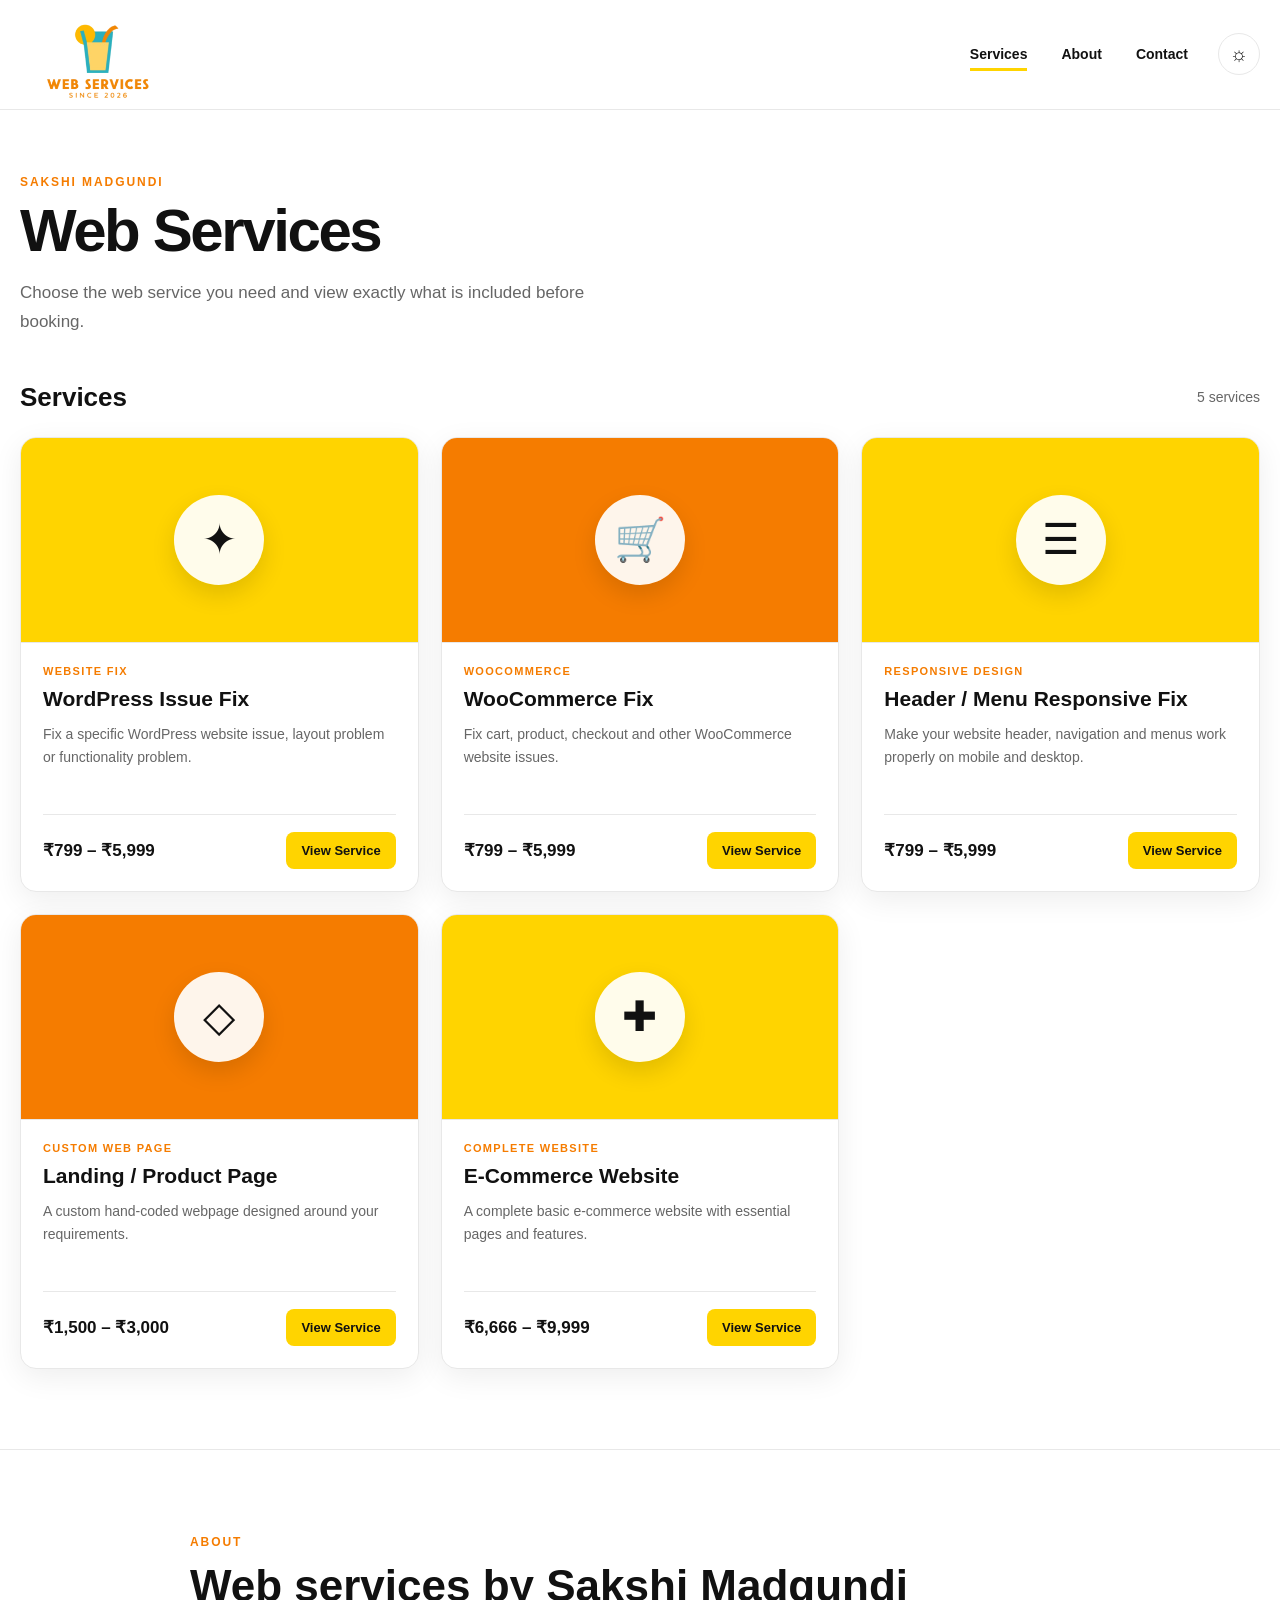
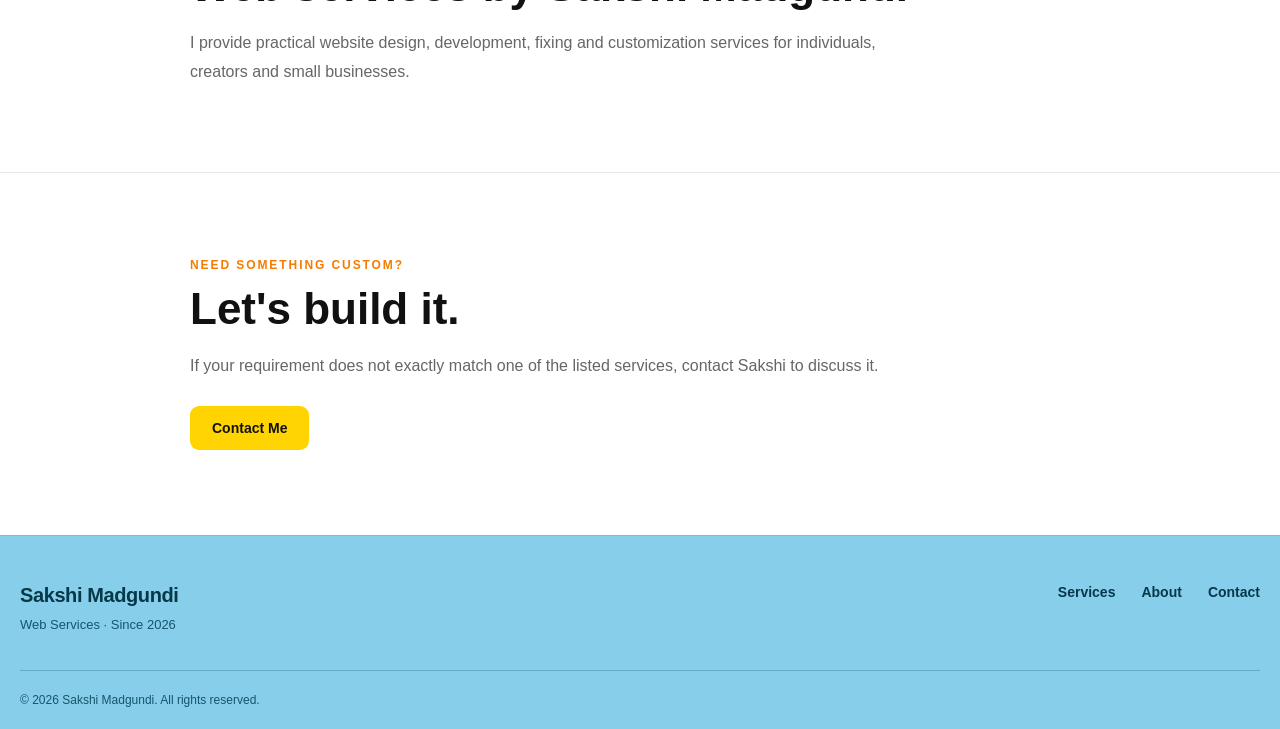
==== commit 4fd17f58: "Update index.html" ====
--- a/index.html
+++ b/index.html
@@ -431,7 +431,7 @@
         </p>
 
         <a
-            href="mailto:your-email@example.com"
+            href="mailto:sakshimadgundi2020@gmail.com"
             class="primary-button"
         >
             Contact Me
--- a/style.css
+++ b/style.css
@@ -1,7 +1,6 @@
 /* =========================================================
-   SAKSHI MADGUNDI
-   SERVICE BOOKING WEBSITE
-   PURE CSS
+   SAKSHI MADGUNDI — WEB SERVICES
+   Pure HTML + CSS + JS
 ========================================================= */
 
 
@@ -11,55 +10,51 @@
 
 :root {
 
-    --yellow: #FFD600;
-    --yellow-bright: #FFE000;
-    --orange: #FF8A00;
-    --orange-dark: #F26B00;
-
-    --white: #FFFFFF;
-    --black: #080808;
-
-    --bg: #FFFFFF;
-    --surface: #F7F7F4;
-    --surface-2: #EEEEEA;
+    --yellow: #ffd400;
+    --yellow-dark: #f2c400;
+
+    --orange: #f57c00;
+    --orange-dark: #df6800;
+
+    --sky-blue: #87ceeb;
+    --sky-blue-border: #6fc2df;
+
+    --footer-text: #06384a;
+    --footer-muted: #15566b;
+
+    --bg: #ffffff;
+    --surface: #ffffff;
+    --surface-2: #f7f7f7;
 
     --text: #111111;
-    --text-soft: #646464;
-    --border: #DFDFD9;
+    --muted: #666666;
+    --border: #e8e8e8;
 
     --shadow:
-        0 18px 50px rgba(0, 0, 0, 0.08);
-
-    --radius-lg: 28px;
-    --radius-md: 20px;
-    --radius-sm: 13px;
-
-    --header-height: 82px;
-
-    --transition:
-        0.25s ease;
-
-}
-
-
-/* =========================================================
-   DARK THEME
-========================================================= */
-
-body.dark {
-
-    --bg: #080808;
-    --surface: #121212;
-    --surface-2: #1A1A1A;
-
-    --text: #FFFFFF;
-    --text-soft: #A9A9A9;
-
-    --border: #2B2B2B;
+        0 8px 30px rgba(0, 0, 0, 0.07);
+
+    --radius: 16px;
+
+    --header-height: 78px;
+}
+
+
+/* =========================================================
+   DARK MODE
+========================================================= */
+
+body.dark-mode {
+
+    --bg: #090909;
+    --surface: #111111;
+    --surface-2: #171717;
+
+    --text: #ffffff;
+    --muted: #aaaaaa;
+    --border: #292929;
 
     --shadow:
-        0 18px 50px rgba(0, 0, 0, 0.35);
-
+        0 8px 30px rgba(0, 0, 0, 0.4);
 }
 
 
@@ -73,239 +68,38 @@
     padding: 0;
 }
 
+
 html {
     scroll-behavior: smooth;
 }
 
+
 body {
 
     font-family:
-        Inter,
-        ui-sans-serif,
-        system-ui,
-        -apple-system,
-        BlinkMacSystemFont,
-        "Segoe UI",
+        Arial,
+        Helvetica,
         sans-serif;
 
     background: var(--bg);
     color: var(--text);
 
-    line-height: 1.6;
-
-    overflow-x: hidden;
+    min-height: 100vh;
 
     transition:
-        background var(--transition),
-        color var(--transition);
-
-}
-
-button,
-input,
-textarea {
-    font: inherit;
-}
-
-button {
-    cursor: pointer;
-}
+        background-color 0.25s ease,
+        color 0.25s ease;
+}
+
 
 a {
     color: inherit;
     text-decoration: none;
 }
 
-img {
-    max-width: 100%;
-    display: block;
-}
-
-
-/* =========================================================
-   GLOBAL
-========================================================= */
-
-.section {
-
-    width: min(
-        1180px,
-        calc(100% - 40px)
-    );
-
-    margin-inline: auto;
-
-}
-
-.section {
-    padding-block: 110px;
-}
-
-.section-label {
-
-    display: inline-block;
-
-    color: var(--orange);
-
-    font-size: 12px;
-
-    font-weight: 800;
-
-    letter-spacing: 0.15em;
-
-    margin-bottom: 18px;
-
-}
-
-.section-heading {
-
-    display: flex;
-
-    justify-content: space-between;
-
-    align-items: end;
-
-    gap: 50px;
-
-    margin-bottom: 55px;
-
-}
-
-.section-heading h2,
-.about-content h2,
-.final-cta h2,
-.booking-heading h2,
-.custom-content h2 {
-
-    font-size:
-        clamp(38px, 5vw, 68px);
-
-    line-height: 0.98;
-
-    letter-spacing: -0.055em;
-
-    font-weight: 900;
-
-}
-
-.section-heading h2 span,
-.about-content h2 span,
-.final-cta h2 span,
-.booking-heading h2 span,
-.custom-content h2 span {
-
-    color: var(--orange);
-
-}
-
-.section-heading > p {
-
-    max-width: 400px;
-
-    color: var(--text-soft);
-
-    font-size: 15px;
-
-}
-
-
-/* =========================================================
-   BUTTONS
-========================================================= */
-
-.btn {
-
-    display: inline-flex;
-
-    align-items: center;
-
-    justify-content: center;
-
-    gap: 12px;
-
-    min-height: 52px;
-
-    padding:
-        0 24px;
-
-    border-radius: 999px;
-
-    font-size: 14px;
-
-    font-weight: 800;
-
-    border: 1px solid transparent;
-
-    transition:
-        transform var(--transition),
-        background var(--transition),
-        color var(--transition),
-        border var(--transition);
-
-}
-
-.btn:hover {
-
-    transform: translateY(-3px);
-
-}
-
-.btn-primary {
-
-    background: var(--yellow);
-
-    color: #080808;
-
-}
-
-.btn-primary:hover {
-
-    background: var(--orange);
-
-}
-
-.btn-secondary {
-
-    border-color: var(--border);
-
-    background: transparent;
-
-    color: var(--text);
-
-}
-
-.btn-secondary:hover {
-
-    border-color: var(--yellow);
-
-    background: var(--yellow);
-
-    color: #080808;
-
-}
-
-.btn-dark {
-
-    background: #080808;
-
-    color: #FFFFFF;
-
-}
-
-body.dark .btn-dark {
-
-    background: var(--yellow);
-
-    color: #080808;
-
-}
-
-.btn-large {
-
-    min-height: 60px;
-
-    padding-inline: 30px;
-
+
+button {
+    font-family: inherit;
 }
 
 
@@ -316,3439 +110,1736 @@
 .site-header {
 
     position: sticky;
-
     top: 0;
-
     z-index: 1000;
 
     width: 100%;
 
-    background:
-        color-mix(
-            in srgb,
-            var(--bg) 90%,
-            transparent
-        );
-
-    backdrop-filter: blur(18px);
+    background: var(--surface);
 
     border-bottom:
         1px solid var(--border);
 
-}
+    transition:
+        background-color 0.25s ease,
+        border-color 0.25s ease;
+}
+
 
 .header-inner {
 
-    width: min(
-        1240px,
-        calc(100% - 40px)
-    );
-
-    min-height: var(--header-height);
-
-    margin-inline: auto;
-
-    display: flex;
-
-    align-items: center;
-
-    justify-content: space-between;
-
-    gap: 30px;
-
-}
-
-
-/* BRAND */
+    width:
+        min(1280px, calc(100% - 40px));
+
+    min-height:
+        var(--header-height);
+
+    margin:
+        auto;
+
+    display:
+        flex;
+
+    align-items:
+        center;
+
+    justify-content:
+        space-between;
+
+    gap:
+        30px;
+}
+
+
+/* =========================================================
+   LOGO
+========================================================= */
 
 .brand {
 
-    display: inline-flex;
-
-    align-items: center;
-
-    gap: 11px;
-
-    flex-shrink: 0;
-
-}
-
-.brand-mark {
-
-    width: 42px;
-
-    height: 42px;
-
-    display: grid;
-
-    place-items: center;
-
-    border-radius: 13px;
-
-    background: var(--yellow);
-
-    color: #080808;
-
-    font-size: 19px;
-
-    font-weight: 950;
-
-    transform: rotate(-5deg);
-
-}
-
-.brand-text {
-
-    display: flex;
-
-    flex-direction: column;
-
-    line-height: 1;
-
-}
-
-.brand-text strong {
-
-    font-size: 16px;
-
-    font-weight: 900;
-
-}
-
-.brand-text small {
-
-    margin-top: 4px;
-
-    font-size: 10px;
-
-    color: var(--text-soft);
-
-    letter-spacing: 0.1em;
-
-    text-transform: uppercase;
-
-}
-
-
-/* DESKTOP NAV */
+    display:
+        flex;
+
+    align-items:
+        center;
+
+    min-width:
+        0;
+}
+
+
+.brand-logo {
+
+    display:
+        block;
+
+    width:
+        155px;
+
+    height:
+        auto;
+
+    object-fit:
+        contain;
+}
+
+
+/* =========================================================
+   NAVIGATION
+========================================================= */
 
 .desktop-nav {
 
-    display: flex;
-
-    align-items: center;
-
-    gap: 27px;
-
-}
-
-.desktop-nav > a {
-
-    color: var(--text-soft);
-
-    font-size: 13px;
-
-    font-weight: 700;
+    display:
+        flex;
+
+    align-items:
+        center;
+
+    gap:
+        34px;
+
+    margin-left:
+        auto;
+}
+
+
+.nav-link {
+
+    font-size:
+        14px;
+
+    font-weight:
+        700;
+
+    color:
+        var(--text);
+
+    position:
+        relative;
+
+    padding:
+        28px 0;
+}
+
+
+.nav-link::after {
+
+    content:
+        "";
+
+    position:
+        absolute;
+
+    left:
+        0;
+
+    right:
+        0;
+
+    bottom:
+        19px;
+
+    height:
+        3px;
+
+    background:
+        var(--yellow);
+
+    transform:
+        scaleX(0);
+
+    transform-origin:
+        center;
 
     transition:
-        color var(--transition);
-
-}
-
-.desktop-nav > a:hover {
-
-    color: var(--text);
-
-}
-
-.desktop-nav .nav-book {
-
-    color: #080808;
-
-    background: var(--yellow);
+        transform 0.2s ease;
+}
+
+
+.nav-link:hover::after,
+.nav-link.active::after {
+
+    transform:
+        scaleX(1);
+}
+
+
+/* =========================================================
+   HEADER ACTIONS
+========================================================= */
+
+.header-actions {
+
+    display:
+        flex;
+
+    align-items:
+        center;
+
+    gap:
+        10px;
+}
+
+
+.theme-button,
+.mobile-menu-button {
+
+    width:
+        42px;
+
+    height:
+        42px;
+
+    border:
+        1px solid var(--border);
+
+    border-radius:
+        50%;
+
+    background:
+        var(--surface);
+
+    color:
+        var(--text);
+
+    cursor:
+        pointer;
+
+    font-size:
+        20px;
+
+    display:
+        flex;
+
+    align-items:
+        center;
+
+    justify-content:
+        center;
+
+    transition:
+        transform 0.2s ease,
+        background-color 0.2s ease;
+}
+
+
+.theme-button:hover,
+.mobile-menu-button:hover {
+
+    transform:
+        translateY(-2px);
+
+    background:
+        var(--yellow);
+}
+
+
+.mobile-menu-button {
+    display:
+        none;
+}
+
+
+/* =========================================================
+   MOBILE MENU
+========================================================= */
+
+.mobile-menu {
+
+    display:
+        none;
 
     padding:
-        12px 19px;
-
-    border-radius: 999px;
-
-}
-
-.desktop-nav .nav-book:hover {
-
-    color: #080808;
-
-    background: var(--orange);
-
-}
-
-
-/* HEADER ACTIONS */
-
-.header-actions {
-
-    display: flex;
-
-    align-items: center;
-
-    gap: 9px;
-
-}
-
-.theme-toggle {
-
-    width: 42px;
-
-    height: 42px;
-
-    border: 1px solid var(--border);
-
-    border-radius: 50%;
-
-    background: var(--surface);
-
-    color: var(--text);
-
-    display: grid;
-
-    place-items: center;
-
-    font-size: 18px;
-
-    transition:
-        background var(--transition),
-        transform var(--transition);
-
-}
-
-.theme-toggle:hover {
-
-    background: var(--yellow);
-
-    color: #080808;
-
-    transform: rotate(10deg);
-
-}
-
-
-/* MOBILE MENU BUTTON */
-
-.mobile-menu-btn {
-
-    display: none;
-
-    width: 43px;
-
-    height: 43px;
-
-    border: 1px solid var(--border);
-
-    border-radius: 50%;
-
-    background: var(--surface);
-
-    flex-direction: column;
-
-    justify-content: center;
-
-    align-items: center;
-
-    gap: 5px;
-
-}
-
-.mobile-menu-btn span {
-
-    display: block;
-
-    width: 17px;
-
-    height: 2px;
-
-    background: var(--text);
-
-    border-radius: 4px;
-
-}
-
-
-/* MOBILE MENU */
-
-.mobile-menu {
-
-    display: none;
+        10px 20px 20px;
+
+    border-top:
+        1px solid var(--border);
+
+    background:
+        var(--surface);
+}
+
+
+.mobile-menu a {
+
+    display:
+        block;
 
     padding:
-        15px 20px 25px;
-
-    background: var(--bg);
+        14px 0;
 
     border-bottom:
         1px solid var(--border);
 
-}
-
-.mobile-menu a {
-
-    display: block;
+    font-weight:
+        700;
+}
+
+
+/* =========================================================
+   SHOP TOP
+========================================================= */
+
+.shop-top {
+
+    width:
+        min(1280px, calc(100% - 40px));
+
+    margin:
+        0 auto;
 
     padding:
-        13px 5px;
-
-    font-weight: 750;
-
-    color: var(--text-soft);
-
-}
-
-.mobile-menu .mobile-book {
-
-    margin-top: 10px;
+        65px 0 35px;
+}
+
+
+.shop-small-title,
+.section-label {
+
+    color:
+        var(--orange);
+
+    font-size:
+        12px;
+
+    font-weight:
+        800;
+
+    letter-spacing:
+        0.16em;
+
+    margin-bottom:
+        12px;
+}
+
+
+.shop-top h1 {
+
+    font-size:
+        clamp(36px, 5vw, 60px);
+
+    line-height:
+        1;
+
+    letter-spacing:
+        -0.04em;
+
+    margin-bottom:
+        18px;
+}
+
+
+.shop-description {
+
+    max-width:
+        620px;
+
+    color:
+        var(--muted);
+
+    font-size:
+        17px;
+
+    line-height:
+        1.7;
+}
+
+
+/* =========================================================
+   SERVICES
+========================================================= */
+
+.services-section {
+
+    width:
+        min(1280px, calc(100% - 40px));
+
+    margin:
+        0 auto;
 
     padding:
-        15px 20px;
-
-    background: var(--yellow);
-
-    color: #080808;
-
-    text-align: center;
-
-    border-radius: 999px;
-
-}
-
-.mobile-menu.open {
-
-    display: block;
-
-}
-
-
-/* =========================================================
-   HERO
-========================================================= */
-
-.hero {
-
-    min-height:
-        calc(100vh - var(--header-height));
-
-    display: grid;
+        10px 0 80px;
+}
+
+
+.services-toolbar {
+
+    display:
+        flex;
+
+    align-items:
+        center;
+
+    justify-content:
+        space-between;
+
+    margin-bottom:
+        24px;
+}
+
+
+.services-toolbar h2 {
+
+    font-size:
+        26px;
+}
+
+
+#serviceCount {
+
+    color:
+        var(--muted);
+
+    font-size:
+        14px;
+}
+
+
+/* =========================================================
+   SERVICE GRID
+========================================================= */
+
+.services-grid {
+
+    display:
+        grid;
 
     grid-template-columns:
-        1.05fr
-        0.95fr;
-
-    align-items: center;
-
-    gap: 60px;
-
-    padding-top: 75px;
-
-}
-
-.hero-content {
-
-    position: relative;
-
-    z-index: 2;
-
-}
-
-.eyebrow {
-
-    display: inline-flex;
-
-    align-items: center;
-
-    gap: 9px;
-
-    padding:
-        8px 12px;
+        repeat(3, minmax(0, 1fr));
+
+    gap:
+        22px;
+}
+
+
+/* =========================================================
+   SERVICE CARD
+========================================================= */
+
+.service-card {
+
+    background:
+        var(--surface);
 
     border:
         1px solid var(--border);
 
-    background: var(--surface);
-
-    border-radius: 999px;
-
-    color: var(--text-soft);
-
-    font-size: 11px;
-
-    font-weight: 800;
-
-}
-
-.eyebrow span {
-
-    width: 7px;
-
-    height: 7px;
-
-    border-radius: 50%;
-
-    background: var(--yellow);
+    border-radius:
+        var(--radius);
+
+    overflow:
+        hidden;
 
     box-shadow:
-        0 0 0 5px
-        rgba(255, 214, 0, 0.14);
-
-}
-
-.hero h1 {
-
-    max-width: 760px;
-
-    margin-top: 25px;
-
-    font-size:
-        clamp(55px, 7vw, 94px);
-
-    line-height: 0.91;
-
-    letter-spacing: -0.07em;
-
-    font-weight: 950;
-
-}
-
-.hero h1 span {
-
-    display: block;
-
-    color: var(--orange);
-
-}
-
-.hero-description {
-
-    max-width: 600px;
-
-    margin-top: 28px;
-
-    color: var(--text-soft);
-
-    font-size:
-        clamp(15px, 1.6vw, 18px);
-
-    line-height: 1.75;
-
-}
-
-.hero-buttons {
-
-    display: flex;
-
-    flex-wrap: wrap;
-
-    gap: 12px;
-
-    margin-top: 34px;
-
-}
-
-.hero-note {
-
-    display: flex;
-
-    align-items: center;
-
-    gap: 8px;
-
-    margin-top: 24px;
-
-    color: var(--text-soft);
-
-    font-size: 12px;
-
-    font-weight: 700;
-
-}
-
-.hero-note span {
-
-    color: var(--yellow);
-
-    font-size: 17px;
-
-}
-
-
-/* HERO VISUAL */
-
-.hero-visual {
-
-    position: relative;
-
-    min-height: 500px;
-
-    display: grid;
-
-    place-items: center;
-
-}
-
-.visual-glow {
-
-    position: absolute;
-
-    width: 330px;
-
-    height: 330px;
-
-    border-radius: 50%;
-
-    background:
-        radial-gradient(
-            circle,
-            rgba(255, 214, 0, 0.35),
-            transparent 68%
-        );
-
-    filter: blur(5px);
-
-}
-
-.hero-device {
-
-    position: relative;
-
-    width: min(
-        390px,
-        80%
-    );
-
-    aspect-ratio: 0.82;
-
-    background: var(--surface);
-
-    border:
-        10px solid #080808;
-
-    border-radius: 35px;
+        var(--shadow);
+
+    transition:
+        transform 0.22s ease,
+        box-shadow 0.22s ease,
+        border-color 0.22s ease;
+}
+
+
+.service-card:hover {
+
+    transform:
+        translateY(-5px);
 
     box-shadow:
-        0 35px 80px rgba(0,0,0,0.18);
+        0 16px 40px rgba(0, 0, 0, 0.11);
+}
+
+
+/* =========================================================
+   CARD IMAGE AREA
+========================================================= */
+
+.service-image {
+
+    height:
+        205px;
+
+    display:
+        flex;
+
+    align-items:
+        center;
+
+    justify-content:
+        center;
+
+    border-bottom:
+        1px solid var(--border);
+}
+
+
+.service-image-yellow {
+
+    background:
+        var(--yellow);
+}
+
+
+.service-image-orange {
+
+    background:
+        var(--orange);
+}
+
+
+.service-icon {
+
+    width:
+        90px;
+
+    height:
+        90px;
+
+    border-radius:
+        50%;
+
+    display:
+        flex;
+
+    align-items:
+        center;
+
+    justify-content:
+        center;
+
+    background:
+        rgba(255, 255, 255, 0.92);
+
+    color:
+        #111111;
+
+    font-size:
+        42px;
+
+    box-shadow:
+        0 10px 25px rgba(0, 0, 0, 0.12);
+}
+
+
+/* =========================================================
+   CARD CONTENT
+========================================================= */
+
+.service-card-content {
+
+    padding:
+        22px;
+}
+
+
+.service-category {
+
+    font-size:
+        11px;
+
+    font-weight:
+        800;
+
+    letter-spacing:
+        0.12em;
+
+    color:
+        var(--orange);
+
+    margin-bottom:
+        9px;
+}
+
+
+.service-card h3 {
+
+    font-size:
+        21px;
+
+    line-height:
+        1.25;
+
+    margin-bottom:
+        11px;
+}
+
+
+.service-short {
+
+    color:
+        var(--muted);
+
+    font-size:
+        14px;
+
+    line-height:
+        1.65;
+
+    min-height:
+        69px;
+}
+
+
+.service-bottom {
+
+    margin-top:
+        22px;
+
+    padding-top:
+        17px;
+
+    border-top:
+        1px solid var(--border);
+
+    display:
+        flex;
+
+    align-items:
+        center;
+
+    justify-content:
+        space-between;
+
+    gap:
+        12px;
+}
+
+
+.service-bottom strong {
+
+    font-size:
+        17px;
+}
+
+
+/* =========================================================
+   VIEW SERVICE
+========================================================= */
+
+.view-service {
+
+    background:
+        var(--yellow);
+
+    color:
+        #111111;
+
+    padding:
+        11px 15px;
+
+    border-radius:
+        8px;
+
+    font-size:
+        13px;
+
+    font-weight:
+        800;
+
+    white-space:
+        nowrap;
+
+    transition:
+        background 0.2s ease,
+        transform 0.2s ease;
+}
+
+
+.view-service:hover {
+
+    background:
+        var(--orange);
 
     transform:
-        rotate(4deg);
-
-    overflow: hidden;
-
-    z-index: 2;
-
-}
-
-.device-top {
-
-    height: 38px;
-
-    background: #080808;
-
-    display: flex;
-
-    align-items: center;
-
-    gap: 5px;
-
-    padding-inline: 15px;
-
-}
-
-.device-top span {
-
-    width: 6px;
-
-    height: 6px;
-
-    border-radius: 50%;
-
-    background: var(--yellow);
-
-}
-
-.device-content {
-
-    padding: 35px 25px;
-
-}
-
-.device-line {
-
-    height: 11px;
-
-    width: 80%;
-
-    margin-bottom: 10px;
-
-    border-radius: 10px;
-
-    background: var(--orange);
-
-    opacity: .7;
-
-}
-
-.device-line.large {
-
-    width: 90%;
-
-    height: 30px;
-
-    background: var(--text);
-
-}
-
-.device-line.short {
-
-    width: 55%;
-
-    background: var(--text-soft);
-
-}
-
-.device-grid {
-
-    display: grid;
+        translateY(-1px);
+}
+
+
+/* =========================================================
+   SIMPLE SECTIONS
+========================================================= */
+
+.simple-section {
+
+    border-top:
+        1px solid var(--border);
+
+    padding:
+        85px 20px;
+}
+
+
+.simple-section-inner {
+
+    width:
+        min(900px, 100%);
+
+    margin:
+        auto;
+}
+
+
+.simple-section h2 {
+
+    font-size:
+        clamp(28px, 4vw, 44px);
+
+    margin-bottom:
+        18px;
+}
+
+
+.simple-section p:not(.section-label) {
+
+    color:
+        var(--muted);
+
+    line-height:
+        1.8;
+
+    font-size:
+        16px;
+
+    max-width:
+        720px;
+}
+
+
+/* =========================================================
+   BUTTON
+========================================================= */
+
+.primary-button {
+
+    display:
+        inline-flex;
+
+    align-items:
+        center;
+
+    justify-content:
+        center;
+
+    margin-top:
+        25px;
+
+    background:
+        var(--yellow);
+
+    color:
+        #111111;
+
+    padding:
+        14px 22px;
+
+    border-radius:
+        9px;
+
+    font-size:
+        14px;
+
+    font-weight:
+        800;
+}
+
+
+.primary-button:hover {
+
+    background:
+        var(--orange);
+}
+
+
+/* =========================================================
+   SINGLE SERVICE PAGE
+========================================================= */
+
+.single-service {
+
+    width:
+        min(1120px, calc(100% - 40px));
+
+    margin:
+        auto;
+
+    padding:
+        70px 0 100px;
+
+    display:
+        grid;
 
     grid-template-columns:
-        repeat(3, 1fr);
-
-    gap: 10px;
-
-    margin-top: 45px;
-
-}
-
-.device-grid div {
-
-    aspect-ratio: 1;
-
-    border-radius: 13px;
-
-    background: var(--yellow);
-
-}
-
-.device-grid div:nth-child(2) {
-
-    background: var(--orange);
-
-}
-
-.device-grid div:nth-child(3) {
-
-    background: var(--text);
-
-}
-
-
-/* FLOATING */
-
-.floating-card {
-
-    position: absolute;
-
-    z-index: 5;
+        0.9fr 1.1fr;
+
+    gap:
+        65px;
+
+    align-items:
+        start;
+}
+
+
+.single-service-image {
+
+    min-height:
+        500px;
+
+    border-radius:
+        20px;
+
+    background:
+        var(--yellow);
+
+    display:
+        flex;
+
+    align-items:
+        center;
+
+    justify-content:
+        center;
+
+    position:
+        sticky;
+
+    top:
+        110px;
+}
+
+
+.large-service-icon {
+
+    width:
+        180px;
+
+    height:
+        180px;
+
+    border-radius:
+        50%;
+
+    background:
+        white;
+
+    color:
+        #111;
+
+    display:
+        flex;
+
+    align-items:
+        center;
+
+    justify-content:
+        center;
+
+    font-size:
+        80px;
+
+    box-shadow:
+        0 20px 45px rgba(0,0,0,0.15);
+}
+
+
+.single-service-info h1 {
+
+    font-size:
+        clamp(35px, 5vw, 58px);
+
+    line-height:
+        1.02;
+
+    letter-spacing:
+        -0.04em;
+
+    margin-bottom:
+        20px;
+}
+
+
+.single-service-description {
+
+    color:
+        var(--muted);
+
+    line-height:
+        1.8;
+
+    font-size:
+        17px;
+
+    margin-bottom:
+        28px;
+}
+
+
+/* =========================================================
+   PRICE
+========================================================= */
+
+.price-box {
 
     padding:
-        15px 18px;
-
-    background: var(--bg);
+        20px;
 
     border:
         1px solid var(--border);
 
-    border-radius: 15px;
-
-    box-shadow: var(--shadow);
-
-    display: flex;
-
-    flex-direction: column;
-
-    line-height: 1.1;
-
-}
-
-.floating-card span {
-
-    color: var(--orange);
-
-    font-size: 9px;
-
-    font-weight: 900;
-
-    letter-spacing: .12em;
-
-}
-
-.floating-card strong {
-
-    margin-top: 5px;
-
-    font-size: 12px;
-
-}
-
-.card-one {
-
-    top: 13%;
-
-    left: 0;
-
-    transform: rotate(-8deg);
-
-}
-
-.card-two {
-
-    right: 0;
-
-    top: 32%;
-
-    transform: rotate(6deg);
-
-}
-
-.card-three {
-
-    bottom: 12%;
-
-    left: 8%;
-
-    transform: rotate(-4deg);
-
-}
-
-
-/* =========================================================
-   SERVICE STRIP
-========================================================= */
-
-.service-strip {
-
-    width: 100%;
+    border-radius:
+        13px;
+
+    background:
+        var(--surface-2);
+
+    margin-bottom:
+        25px;
+
+    display:
+        flex;
+
+    flex-direction:
+        column;
+
+    gap:
+        7px;
+}
+
+
+.price-box span {
+
+    color:
+        var(--muted);
+
+    font-size:
+        13px;
+}
+
+
+.price-box strong {
+
+    font-size:
+        30px;
+}
+
+
+/* =========================================================
+   INCLUDED
+========================================================= */
+
+.included-box {
+
+    border-top:
+        1px solid var(--border);
+
+    padding-top:
+        25px;
+
+    margin-bottom:
+        28px;
+}
+
+
+.included-box h2 {
+
+    font-size:
+        20px;
+
+    margin-bottom:
+        16px;
+}
+
+
+.included-box ul {
+
+    list-style:
+        none;
+
+    display:
+        grid;
+
+    gap:
+        12px;
+}
+
+
+.included-box li {
+
+    display:
+        flex;
+
+    gap:
+        10px;
+
+    color:
+        var(--muted);
+
+    line-height:
+        1.5;
+}
+
+
+.included-box li::before {
+
+    content:
+        "✓";
+
+    color:
+        var(--orange);
+
+    font-weight:
+        900;
+}
+
+
+/* =========================================================
+   BOOK BUTTON
+========================================================= */
+
+.book-button {
+
+    width:
+        100%;
+
+    border:
+        none;
+
+    background:
+        var(--yellow);
+
+    color:
+        #111111;
+
+    padding:
+        17px 24px;
+
+    border-radius:
+        10px;
+
+    font-size:
+        16px;
+
+    font-weight:
+        900;
+
+    cursor:
+        pointer;
+
+    transition:
+        background 0.2s ease,
+        transform 0.2s ease;
+}
+
+
+.book-button:hover {
+
+    background:
+        var(--orange);
+
+    transform:
+        translateY(-2px);
+}
+
+
+.back-link {
+
+    display:
+        inline-block;
+
+    margin-top:
+        18px;
+
+    color:
+        var(--muted);
+
+    font-size:
+        14px;
+
+    font-weight:
+        700;
+}
+
+
+/* =========================================================
+   PAYMENT OVERLAY
+========================================================= */
+
+.payment-overlay {
+
+    position:
+        fixed;
+
+    inset:
+        0;
+
+    z-index:
+        3000;
+
+    background:
+        rgba(0, 0, 0, 0.72);
+
+    display:
+        none;
+
+    align-items:
+        center;
+
+    justify-content:
+        center;
 
     padding:
         20px;
-
-    background: var(--yellow);
-
-    color: #080808;
-
-    display: flex;
-
-    justify-content: center;
-
-    flex-wrap: wrap;
-
-    gap: 0;
-
-}
-
-.service-strip div {
-
-    padding:
-        0 24px;
-
-    font-size: 11px;
-
-    font-weight: 900;
-
-    text-transform: uppercase;
-
-    letter-spacing: .08em;
-
-    border-right:
-        1px solid rgba(0,0,0,.18);
-
-}
-
-.service-strip div:last-child {
-
-    border-right: none;
-
-}
-
-
-/* =========================================================
-   SERVICES
-========================================================= */
-
-.services-grid {
-
-    display: grid;
-
-    grid-template-columns:
-        repeat(3, 1fr);
-
-    gap: 18px;
-
-}
-
-.service-card {
-
-    position: relative;
-
-    overflow: hidden;
-
-    padding: 0;
-
-    background: var(--surface);
-
-    border:
-        1px solid var(--border);
-
-    border-radius: var(--radius-md);
-
-    transition:
-        transform var(--transition),
-        border var(--transition),
-        box-shadow var(--transition);
-
-}
-
-.service-card:hover {
-
-    transform: translateY(-7px);
-
-    border-color:
-        rgba(255, 214, 0, .8);
-
-    box-shadow: var(--shadow);
-
-}
-
-.service-image {
-
-    position: relative;
-
-    height: 210px;
-
-    overflow: hidden;
-
-    background: var(--yellow);
-
-    display: grid;
-
-    place-items: center;
-
-}
-
-.service-image::before {
-
-    content: "";
-
-    position: absolute;
-
-    width: 190px;
-
-    height: 190px;
-
-    border-radius: 50%;
-
-    background:
-        rgba(255,255,255,.3);
-
-    transform:
-        translate(55px,-45px);
-
-}
-
-.service-image::after {
-
-    content: "";
-
-    position: absolute;
-
-    width: 150px;
-
-    height: 150px;
-
-    border-radius: 25px;
-
-    background:
-        var(--orange);
-
-    transform:
-        rotate(20deg)
-        translate(-20px,25px);
-
-}
-
-.service-icon {
-
-    position: relative;
-
-    z-index: 2;
-
-    width: 88px;
-
-    height: 88px;
-
-    display: grid;
-
-    place-items: center;
-
-    border-radius: 25px;
-
-    background: #080808;
-
-    color: var(--yellow);
-
-    font-size: 30px;
-
-    box-shadow:
-        0 20px 40px rgba(0,0,0,.2);
-
-}
-
-.service-info {
-
-    padding: 25px;
-
-}
-
-.service-category {
-
-    color: var(--orange);
-
-    font-size: 10px;
-
-    font-weight: 900;
-
-    letter-spacing: .14em;
-
-}
-
-.service-info h3 {
-
-    margin-top: 8px;
-
-    font-size: 23px;
-
-    letter-spacing: -.035em;
-
-}
-
-.service-info p {
-
-    min-height: 75px;
-
-    margin-top: 9px;
-
-    color: var(--text-soft);
-
-    font-size: 13px;
-
-}
-
-.service-bottom {
-
-    display: flex;
-
-    align-items: end;
-
-    justify-content: space-between;
-
-    gap: 12px;
-
-    margin-top: 20px;
-
-}
-
-.service-price {
-
-    display: flex;
-
-    flex-direction: column;
-
-}
-
-.service-price small {
-
-    color: var(--text-soft);
-
-    font-size: 9px;
-
-    text-transform: uppercase;
-
-    letter-spacing: .1em;
-
-    font-weight: 800;
-
-}
-
-.service-price strong {
-
-    margin-top: 2px;
-
-    font-size: 21px;
-
-}
-
-.service-book {
-
-    padding:
-        11px 14px;
-
-    border-radius: 999px;
-
-    background: var(--yellow);
-
-    color: #080808;
-
-    border: none;
-
-    font-size: 11px;
-
-    font-weight: 900;
-
-}
-
-.service-book:hover {
-
-    background: var(--orange);
-
-}
-
-
-/* =========================================================
-   CUSTOM SECTION
-========================================================= */
-
-.custom-card {
-
-    position: relative;
-
-    display: grid;
-
-    grid-template-columns:
-        auto 1fr auto;
-
-    align-items: center;
-
-    gap: 30px;
-
-    padding:
-        45px;
-
-    background: var(--yellow);
-
-    color: #080808;
-
-    border-radius: var(--radius-lg);
-
-    overflow: hidden;
-
-}
-
-.custom-card::after {
-
-    content: "";
-
-    position: absolute;
-
-    width: 300px;
-
-    height: 300px;
-
-    border-radius: 50%;
-
-    right: -100px;
-
-    top: -150px;
-
-    background:
-        rgba(255,138,0,.45);
-
-}
-
-.custom-icon {
-
-    width: 72px;
-
-    height: 72px;
-
-    display: grid;
-
-    place-items: center;
-
-    border-radius: 20px;
-
-    background: #080808;
-
-    color: var(--yellow);
-
-    font-size: 25px;
-
-    z-index: 1;
-
-}
-
-.custom-content {
-
-    position: relative;
-
-    z-index: 1;
-
-}
-
-.custom-content .section-label {
-
-    color: #080808;
-
-}
-
-.custom-content h2 {
-
-    font-size:
-        clamp(30px,4vw,52px);
-
-    max-width: 700px;
-
-}
-
-.custom-content h2 span {
-
-    color: var(--orange-dark);
-
-}
-
-.custom-content p {
-
-    max-width: 650px;
-
-    margin-top: 12px;
-
-    color: rgba(0,0,0,.65);
-
-    font-size: 14px;
-
-}
-
-.custom-card .btn {
-
-    position: relative;
-
-    z-index: 2;
-
-}
-
-
-/* =========================================================
-   WORK
-========================================================= */
-
-.work-grid {
-
-    display: grid;
-
-    grid-template-columns:
-        repeat(3, 1fr);
-
-    gap: 18px;
-
-}
-
-.work-card {
-
-    background: var(--surface);
-
-    border:
-        1px solid var(--border);
-
-    border-radius: var(--radius-md);
-
-    overflow: hidden;
-
-}
-
-.work-image {
-
-    height: 270px;
-
-    display: grid;
-
-    place-items: center;
-
-    overflow: hidden;
-
-}
-
-.work-image-one {
-
-    background:
-        linear-gradient(
-            135deg,
-            var(--yellow),
-            #fff3a0
-        );
-
-}
-
-.work-image-two {
-
-    background:
-        linear-gradient(
-            135deg,
-            var(--orange),
-            #ffc06d
-        );
-
-}
-
-.work-image-three {
-
-    background:
-        linear-gradient(
-            135deg,
-            #171717,
-            #404040
-        );
-
-}
-
-
-/* MOCK BROWSER */
-
-.mock-browser {
-
-    width: 78%;
-
-    height: 72%;
-
-    border:
-        7px solid #080808;
-
-    border-radius: 15px;
-
-    background: var(--bg);
-
-    overflow: hidden;
-
-    box-shadow:
-        0 25px 45px rgba(0,0,0,.2);
-
-    transform: rotate(-4deg);
-
-}
-
-.mock-top {
-
-    height: 22px;
-
-    background: #080808;
-
-}
-
-.mock-body {
-
-    padding: 20px;
-
-}
-
-.mock-body div {
-
-    height: 12px;
-
-    margin-bottom: 9px;
-
-    border-radius: 8px;
-
-    background: var(--orange);
-
-}
-
-.mock-body div:nth-child(1) {
-
-    width: 80%;
-
-    height: 30px;
-
-    background: var(--text);
-
-}
-
-.mock-body div:nth-child(2) {
-
-    width: 60%;
-
-    background: var(--text-soft);
-
-}
-
-.mock-body div:nth-child(3) {
-
-    width: 45%;
-
-    background: var(--yellow);
-
-}
-
-
-/* MOCK PHONE */
-
-.mock-phone {
-
-    width: 130px;
-
-    height: 235px;
-
-    border:
-        7px solid #080808;
-
-    border-radius: 25px;
-
-    background: var(--bg);
-
-    overflow: hidden;
-
-    transform: rotate(7deg);
-
-    box-shadow:
-        0 25px 50px rgba(0,0,0,.2);
-
-}
-
-.mock-phone-top {
-
-    height: 20px;
-
-    background: #080808;
-
-}
-
-.mock-phone-body {
-
-    padding: 18px;
-
-}
-
-.mock-phone-body div {
-
-    height: 60px;
-
-    margin-bottom: 10px;
-
-    border-radius: 10px;
-
-    background: var(--yellow);
-
-}
-
-.mock-phone-body div:nth-child(2) {
-
-    background: var(--orange);
-
-}
-
-
-/* MOCK UI */
-
-.mock-ui {
-
-    width: 80%;
-
-    height: 65%;
-
-    display: grid;
-
-    grid-template-columns: 30% 1fr;
-
-    background: #111;
-
-    border-radius: 15px;
-
-    overflow: hidden;
-
-    box-shadow:
-        0 25px 50px rgba(0,0,0,.3);
-
-    transform: rotate(-3deg);
-
-}
-
-.mock-ui-sidebar {
-
-    background: var(--yellow);
-
-}
-
-.mock-ui-main {
-
-    padding: 20px;
-
-}
-
-.mock-ui-main div {
-
-    height: 20px;
-
-    margin-bottom: 13px;
-
-    border-radius: 7px;
-
-    background: #333;
-
-}
-
-.mock-ui-main div:first-child {
-
-    width: 80%;
-
-    height: 50px;
-
-    background: var(--orange);
-
-}
-
-.work-info {
-
-    padding: 25px;
-
-}
-
-.work-info > span {
-
-    color: var(--orange);
-
-    font-size: 10px;
-
-    font-weight: 900;
-
-    letter-spacing: .14em;
-
-}
-
-.work-info h3 {
-
-    margin-top: 7px;
-
-    font-size: 24px;
-
-}
-
-.work-info p {
-
-    margin-top: 8px;
-
-    color: var(--text-soft);
-
-    font-size: 13px;
-
-}
-
-.work-info a {
-
-    display: inline-block;
-
-    margin-top: 18px;
-
-    color: var(--text);
-
-    font-size: 12px;
-
-    font-weight: 850;
-
-}
-
-.work-info a:hover {
-
-    color: var(--orange);
-
-}
-
-
-/* =========================================================
-   PROCESS
-========================================================= */
-
-.process-grid {
-
-    display: grid;
-
-    grid-template-columns:
-        repeat(4, 1fr);
-
-    gap: 14px;
-
-}
-
-.process-card {
-
-    position: relative;
-
-    padding:
-        28px;
-
-    background: var(--surface);
-
-    border:
-        1px solid var(--border);
-
-    border-radius: var(--radius-md);
-
-    min-height: 270px;
-
-}
-
-.process-number {
-
-    color: var(--orange);
-
-    font-size: 12px;
-
-    font-weight: 950;
-
-}
-
-.process-icon {
-
-    width: 52px;
-
-    height: 52px;
-
-    margin-top: 45px;
-
-    display: grid;
-
-    place-items: center;
-
-    background: var(--yellow);
-
-    color: #080808;
-
-    border-radius: 15px;
-
-    font-weight: 950;
-
-    font-size: 20px;
-
-}
-
-.process-card h3 {
-
-    margin-top: 20px;
-
-    font-size: 19px;
-
-}
-
-.process-card p {
-
-    margin-top: 8px;
-
-    color: var(--text-soft);
-
-    font-size: 12px;
-
-}
-
-
-/* =========================================================
-   ABOUT
-========================================================= */
-
-.about-section {
-
-    display: grid;
-
-    grid-template-columns:
-        0.85fr
-        1.15fr;
-
-    align-items: center;
-
-    gap: 100px;
-
-}
-
-.about-visual {
-
-    position: relative;
-
-    min-height: 430px;
-
-    display: grid;
-
-    place-items: center;
-
-}
-
-.about-circle {
-
-    position: relative;
-
-    z-index: 2;
-
-    width: 270px;
-
-    height: 270px;
-
-    display: grid;
-
-    place-items: center;
-
-    border-radius: 50%;
-
-    background: #080808;
-
-    color: var(--yellow);
-
-    font-size: 65px;
-
-    font-weight: 950;
-
-    letter-spacing: -.08em;
-
-    box-shadow:
-        30px 30px 0 var(--yellow);
-
-}
-
-.about-yellow-block {
-
-    position: absolute;
-
-    width: 220px;
-
-    height: 220px;
-
-    border-radius: 40px;
-
-    background: var(--orange);
-
-    transform:
-        rotate(25deg)
-        translate(80px,50px);
-
-}
-
-.about-content h2 {
-
-    margin-bottom: 25px;
-
-}
-
-.about-content p {
-
-    max-width: 650px;
-
-    color: var(--text-soft);
-
-    font-size: 15px;
-
-    margin-top: 15px;
-
-}
-
-.text-link {
-
-    display: inline-block;
-
-    margin-top: 25px;
-
-    font-size: 13px;
-
-    font-weight: 900;
-
-    border-bottom:
-        2px solid var(--yellow);
-
-    padding-bottom: 5px;
-
-}
-
-
-/* =========================================================
-   FAQ
-========================================================= */
-
-.faq-list {
-
-    max-width: 850px;
-
-    margin-inline: auto;
-
-    border-top:
-        1px solid var(--border);
-
-}
-
-.faq-item {
-
-    border-bottom:
-        1px solid var(--border);
-
-}
-
-.faq-question {
-
-    width: 100%;
-
-    display: flex;
-
-    justify-content: space-between;
-
-    align-items: center;
-
-    gap: 20px;
-
-    padding:
-        25px 5px;
-
-    border: none;
-
-    background: transparent;
-
-    color: var(--text);
-
-    text-align: left;
-
-    font-weight: 800;
-
-    font-size: 15px;
-
-}
-
-.faq-plus {
-
-    width: 30px;
-
-    height: 30px;
-
-    display: grid;
-
-    place-items: center;
-
-    border-radius: 50%;
-
-    background: var(--yellow);
-
-    color: #080808;
-
-    font-size: 18px;
-
-    transition:
-        transform var(--transition);
-
-}
-
-.faq-item.active .faq-plus {
-
-    transform: rotate(45deg);
-
-}
-
-.faq-answer {
-
-    max-height: 0;
-
-    overflow: hidden;
-
-    transition:
-        max-height .3s ease;
-
-}
-
-.faq-answer p {
-
-    padding:
-        0 45px 25px 5px;
-
-    color: var(--text-soft);
-
-    font-size: 14px;
-
-}
-
-
-/* =========================================================
-   BOOKING
-========================================================= */
-
-.booking-section {
-
-    max-width: 1240px;
-
-}
-
-.booking-heading {
-
-    max-width: 800px;
-
-    margin-bottom: 55px;
-
-}
-
-.booking-heading p {
-
-    margin-top: 20px;
-
-    max-width: 650px;
-
-    color: var(--text-soft);
-
-}
-
-.booking-layout {
-
-    display: grid;
-
-    grid-template-columns:
-        1fr
-        390px;
-
-    align-items: start;
-
-    gap: 25px;
-
-}
-
-.booking-form-area {
-
-    display: flex;
-
-    flex-direction: column;
-
-    gap: 18px;
-
-}
-
-.booking-step {
+}
+
+
+.payment-overlay.open {
+
+    display:
+        flex;
+}
+
+
+.payment-box {
+
+    width:
+        min(500px, 100%);
+
+    max-height:
+        92vh;
+
+    overflow:
+        auto;
+
+    background:
+        var(--surface);
+
+    color:
+        var(--text);
+
+    border-radius:
+        20px;
 
     padding:
         30px;
 
-    background: var(--surface);
+    position:
+        relative;
+
+    text-align:
+        center;
+
+    box-shadow:
+        0 25px 80px rgba(0,0,0,0.35);
+}
+
+
+.close-payment {
+
+    position:
+        absolute;
+
+    right:
+        15px;
+
+    top:
+        12px;
+
+    width:
+        40px;
+
+    height:
+        40px;
 
     border:
-        1px solid var(--border);
-
-    border-radius: var(--radius-md);
-
-}
-
-.step-heading {
-
-    display: flex;
-
-    align-items: center;
-
-    gap: 15px;
-
-    margin-bottom: 25px;
-
-}
-
-.step-number {
-
-    width: 43px;
-
-    height: 43px;
-
-    flex-shrink: 0;
-
-    display: grid;
-
-    place-items: center;
-
-    border-radius: 13px;
-
-    background: var(--yellow);
-
-    color: #080808;
-
-    font-size: 11px;
-
-    font-weight: 950;
-
-}
-
-.step-heading h3 {
-
-    font-size: 18px;
-
-}
-
-.step-heading p {
-
-    margin-top: 2px;
-
-    color: var(--text-soft);
-
-    font-size: 12px;
-
-}
-
-
-/* BOOKING SERVICES */
-
-.booking-services {
-
-    display: grid;
-
-    grid-template-columns:
-        repeat(2, 1fr);
-
-    gap: 10px;
-
-}
-
-.booking-service-option {
-
-    position: relative;
-
-}
-
-.booking-service-option input {
-
-    position: absolute;
-
-    opacity: 0;
-
-    pointer-events: none;
-
-}
-
-.booking-service-card {
-
-    display: block;
-
-    height: 100%;
+        none;
+
+    background:
+        var(--surface-2);
+
+    color:
+        var(--text);
+
+    border-radius:
+        50%;
+
+    cursor:
+        pointer;
+
+    font-size:
+        26px;
+}
+
+
+.payment-box h2 {
+
+    font-size:
+        28px;
+
+    margin-bottom:
+        12px;
+}
+
+
+.payment-instruction {
+
+    color:
+        var(--muted);
+
+    line-height:
+        1.6;
+
+    font-size:
+        14px;
+
+    margin-bottom:
+        22px;
+}
+
+
+/* =========================================================
+   QR
+========================================================= */
+
+.qr-container {
+
+    background:
+        #ffffff;
+
+    border:
+        8px solid #ffffff;
+
+    width:
+        min(330px, 85vw);
+
+    margin:
+        0 auto 18px;
+
+    border-radius:
+        12px;
+
+    box-shadow:
+        0 10px 35px rgba(0,0,0,0.18);
+}
+
+
+.qr-image {
+
+    width:
+        100%;
+
+    height:
+        auto;
+
+    display:
+        block;
+}
+
+
+.payment-note {
+
+    color:
+        var(--muted);
+
+    font-size:
+        12px;
+
+    line-height:
+        1.5;
+}
+
+
+/* =========================================================
+   SKY BLUE FOOTER
+========================================================= */
+
+.site-footer {
+
+    background:
+        var(--sky-blue);
+
+    color:
+        var(--footer-text);
+
+    border-top:
+        1px solid var(--sky-blue-border);
 
     padding:
-        17px;
-
-    border:
-        1px solid var(--border);
-
-    border-radius: 15px;
-
-    background: var(--bg);
-
-    cursor: pointer;
+        48px 20px 20px;
 
     transition:
-        border var(--transition),
-        background var(--transition),
-        transform var(--transition);
-
-}
-
-.booking-service-card:hover {
-
-    transform: translateY(-2px);
-
-    border-color: var(--yellow);
-
-}
-
-.booking-service-option input:checked
-+ .booking-service-card {
-
-    border-color: var(--orange);
-
-    background:
-        rgba(255,214,0,.13);
-
-    box-shadow:
-        inset 0 0 0 1px var(--orange);
-
-}
-
-.booking-service-card small {
-
-    color: var(--orange);
-
-    font-size: 9px;
-
-    font-weight: 900;
-
-    letter-spacing: .12em;
-
-}
-
-.booking-service-card strong {
-
-    display: block;
-
-    margin-top: 5px;
-
-    font-size: 14px;
-
-}
-
-.booking-service-card span {
-
-    display: block;
-
-    margin-top: 7px;
-
-    color: var(--text-soft);
-
-    font-size: 12px;
-
-}
-
-.booking-service-card b {
-
-    display: block;
-
-    margin-top: 10px;
-
-    font-size: 13px;
-
-}
-
-
-/* CUSTOM CHOICE */
-
-.custom-choice {
-
-    display: grid;
-
-    grid-template-columns:
-        1fr 1fr;
-
-    gap: 10px;
-
-}
-
-.choice-option {
-
-    position: relative;
-
-}
-
-.choice-option input {
-
-    position: absolute;
-
-    opacity: 0;
-
-}
-
-.choice-box {
-
-    display: block;
-
-    padding:
-        17px;
-
-    border:
-        1px solid var(--border);
-
-    border-radius: 15px;
-
-    background: var(--bg);
-
-    cursor: pointer;
-
-}
-
-.choice-option input:checked
-+ .choice-box {
-
-    border-color: var(--orange);
-
-    background:
-        rgba(255,214,0,.1);
-
-}
-
-.choice-box strong {
-
-    display: block;
-
-    font-size: 13px;
-
-}
-
-.choice-box small {
-
-    display: block;
-
-    margin-top: 4px;
-
-    color: var(--text-soft);
-
-    font-size: 11px;
-
-}
-
-
-/* CUSTOM TEXT */
-
-.custom-requirements {
-
-    display: none;
-
-    margin-top: 15px;
-
-}
-
-.custom-requirements.visible {
-
-    display: block;
-
-}
-
-.custom-requirements label {
-
-    display: block;
-
-    margin-bottom: 7px;
-
-    font-size: 12px;
-
-    font-weight: 800;
-
-}
-
-.custom-requirements small {
-
-    display: block;
-
-    margin-top: 7px;
-
-    color: var(--text-soft);
-
-    font-size: 10px;
-
-}
-
-
-/* FORM */
-
-.form-grid {
-
-    display: grid;
-
-    grid-template-columns:
-        1fr 1fr;
-
-    gap: 16px;
-
-}
-
-.form-field {
-
-    display: flex;
-
-    flex-direction: column;
-
-}
-
-.form-field.full {
-
-    grid-column:
-        1 / -1;
-
-}
-
-.form-field label {
-
-    margin-bottom: 7px;
-
-    font-size: 11px;
-
-    font-weight: 850;
-
-}
-
-.form-field input,
-.form-field textarea {
-
-    width: 100%;
-
-    border:
-        1px solid var(--border);
-
-    background: var(--bg);
-
-    color: var(--text);
-
-    border-radius: 12px;
-
-    outline: none;
-
-    padding:
-        13px 14px;
+        background-color 0.25s ease,
+        color 0.25s ease,
+        border-color 0.25s ease;
+}
+
+
+/* =========================================================
+   FOOTER INNER
+========================================================= */
+
+.footer-inner {
+
+    width:
+        min(1280px, 100%);
+
+    margin:
+        0 auto;
+
+    display:
+        flex;
+
+    align-items:
+        flex-start;
+
+    justify-content:
+        space-between;
+
+    gap:
+        35px;
+}
+
+
+/* =========================================================
+   FOOTER BRAND
+========================================================= */
+
+.footer-inner strong {
+
+    display:
+        block;
+
+    color:
+        var(--footer-text);
+
+    font-size:
+        20px;
+
+    font-weight:
+        900;
+
+    letter-spacing:
+        -0.02em;
+}
+
+
+.footer-inner p {
+
+    margin-top:
+        8px;
+
+    color:
+        var(--footer-muted);
+
+    font-size:
+        13px;
+
+    line-height:
+        1.6;
+}
+
+
+/* =========================================================
+   FOOTER LINKS
+========================================================= */
+
+.footer-links {
+
+    display:
+        flex;
+
+    align-items:
+        center;
+
+    gap:
+        26px;
+
+    font-size:
+        14px;
+
+    font-weight:
+        800;
+}
+
+
+.footer-links a {
+
+    color:
+        var(--footer-text);
 
     transition:
-        border var(--transition),
-        box-shadow var(--transition);
-
-}
-
-.form-field textarea {
-
-    resize: vertical;
-
-    min-height: 120px;
-
-}
-
-.form-field input:focus,
-.form-field textarea:focus {
-
-    border-color: var(--orange);
-
-    box-shadow:
-        0 0 0 3px
-        rgba(255,138,0,.1);
-
-}
-
-.form-field input::placeholder,
-.form-field textarea::placeholder {
-
-    color:
-        var(--text-soft);
-
-    opacity: .7;
-
-}
-
-
-/* =========================================================
-   PAYMENT
-========================================================= */
-
-.payment-box {
-
-    display: grid;
-
-    grid-template-columns:
-        200px 1fr;
-
-    gap: 35px;
-
-    align-items: center;
-
-    padding:
-        25px;
-
-    background: var(--bg);
-
-    border:
-        1px solid var(--border);
-
-    border-radius: 18px;
-
-}
-
-.qr-area {
-
-    display: flex;
-
-    flex-direction: column;
-
-    align-items: center;
-
-}
-
-.qr-frame {
-
-    width: 180px;
-
-    height: 180px;
-
-    padding: 10px;
-
-    display: grid;
-
-    place-items: center;
-
-    background: #FFFFFF;
-
-    border-radius: 15px;
-
-    border:
-        2px solid var(--yellow);
-
-}
-
-.qr-frame img {
-
-    width: 100%;
-
-    height: 100%;
-
-    object-fit: contain;
-
-}
-
-.qr-placeholder {
-
-    width: 100%;
-
-    height: 100%;
-
-    display: none;
-
-    flex-direction: column;
-
-    justify-content: center;
-
-    align-items: center;
-
-    background:
-        repeating-linear-gradient(
-            45deg,
-            #f2f2f2,
-            #f2f2f2 5px,
-            #ffffff 5px,
-            #ffffff 10px
-        );
-
-    color: #080808;
-
-    text-align: center;
-
-}
-
-.qr-placeholder strong {
-
-    font-size: 18px;
-
-}
-
-.qr-placeholder span {
-
-    margin-top: 5px;
-
-    font-size: 9px;
-
-}
-
-.qr-label {
-
-    margin-top: 8px;
-
-    color: var(--text-soft);
-
-    font-size: 10px;
-
-    font-weight: 800;
-
-}
-
-.payment-label {
-
-    color: var(--orange);
-
-    font-size: 10px;
-
-    font-weight: 900;
-
-    letter-spacing: .12em;
-
-}
-
-.payment-details h3 {
-
-    margin-top: 5px;
-
-    font-size: 43px;
-
-    letter-spacing: -.05em;
-
-}
-
-.payment-details > p {
-
-    margin-top: 2px;
-
-    color: var(--text-soft);
-
-    font-size: 12px;
-
-}
-
-.payment-note {
-
-    display: flex;
-
-    gap: 9px;
-
-    margin-block: 17px;
-
-    padding:
-        11px;
-
-    border-radius: 10px;
-
-    background:
-        rgba(255,214,0,.12);
-
-    font-size: 10px;
-
-}
-
-.payment-note strong {
-
-    color: var(--orange);
-
-}
-
-.payment-note span {
-
-    color: var(--text-soft);
-
-}
-
-
-/* =========================================================
-   SUMMARY
-========================================================= */
-
-.booking-summary {
-
-    position: sticky;
-
-    top:
-        calc(
-            var(--header-height) + 20px
-        );
-
-    padding:
-        25px;
-
-    background: #080808;
-
-    color: #FFFFFF;
-
-    border-radius: var(--radius-md);
-
-    overflow: hidden;
-
-}
-
-body.dark .booking-summary {
-
-    border:
-        1px solid #292929;
-
-}
-
-.summary-top {
-
-    display: flex;
-
-    align-items: center;
-
-    justify-content: space-between;
-
-    color: var(--yellow);
-
-    font-size: 10px;
-
-    font-weight: 900;
-
-    letter-spacing: .12em;
-
-}
-
-.summary-status {
-
-    color: #7dff86;
-
-    font-size: 9px;
-
-    letter-spacing: 0;
-
-}
-
-.summary-service {
-
-    margin-top: 50px;
-
-}
-
-.summary-service small,
-.summary-price small {
-
-    color: #999;
-
-    font-size: 9px;
-
-    font-weight: 800;
-
-    letter-spacing: .12em;
-
-}
-
-.summary-service h3 {
-
-    margin-top: 7px;
-
-    font-size: 22px;
-
-    line-height: 1.2;
-
-}
-
-.summary-price {
-
-    margin-top: 35px;
-
-}
-
-.summary-price strong {
-
-    display: block;
-
-    margin-top: 4px;
-
-    color: var(--yellow);
-
-    font-size: 47px;
-
-    line-height: 1;
-
-    letter-spacing: -.06em;
-
-}
-
-.summary-divider {
-
-    height: 1px;
+        color 0.2s ease,
+        transform 0.2s ease;
+}
+
+
+.footer-links a:hover {
+
+    color:
+        var(--orange);
+
+    transform:
+        translateY(-1px);
+}
+
+
+/* =========================================================
+   FOOTER BOTTOM
+========================================================= */
+
+.footer-bottom {
+
+    width:
+        min(1280px, 100%);
 
     margin:
-        30px 0;
-
-    background:
-        rgba(255,255,255,.12);
-
-}
-
-.summary-details {
-
-    display: flex;
-
-    flex-direction: column;
-
-    gap: 15px;
-
-}
-
-.summary-details div {
-
-    display: flex;
-
-    justify-content: space-between;
-
-    gap: 15px;
-
-}
-
-.summary-details span {
-
-    color: #888;
-
-    font-size: 10px;
-
-}
-
-.summary-details strong {
-
-    max-width: 180px;
-
-    text-align: right;
-
-    font-size: 11px;
-
-}
-
-.summary-notice {
-
-    display: flex;
-
-    gap: 10px;
-
-    margin-top: 25px;
-
-    padding:
-        13px;
-
-    border-radius: 12px;
-
-    background:
-        rgba(255,214,0,.08);
-
-}
-
-.summary-notice > span {
-
-    width: 18px;
-
-    height: 18px;
-
-    flex-shrink: 0;
-
-    display: grid;
-
-    place-items: center;
-
-    border-radius: 50%;
-
-    background: var(--yellow);
-
-    color: #080808;
-
-    font-size: 10px;
-
-    font-weight: 900;
-
-}
-
-.summary-notice p {
-
-    color: #aaa;
-
-    font-size: 10px;
-
-    line-height: 1.5;
-
-}
-
-
-/* BOOKING READY */
-
-.booking-ready {
-
-    display: none;
-
-    margin-top: 25px;
-
-    padding-top: 25px;
+        35px auto 0;
+
+    padding-top:
+        20px;
 
     border-top:
-        1px solid rgba(255,255,255,.12);
-
-}
-
-.booking-ready.visible {
-
-    display: block;
-
-}
-
-.ready-icon {
-
-    width: 40px;
-
-    height: 40px;
-
-    display: grid;
-
-    place-items: center;
-
-    background: var(--yellow);
-
-    color: #080808;
-
-    border-radius: 50%;
-
-    font-weight: 950;
-
-}
-
-.booking-ready h3 {
-
-    margin-top: 14px;
-
-    font-size: 19px;
-
-}
-
-.booking-ready p {
-
-    margin-top: 6px;
-
-    color: #999;
-
-    font-size: 11px;
-
-}
-
-.whatsapp-btn {
-
-    width: 100%;
-
-    margin-top: 18px;
-
-    background: var(--yellow);
-
-    color: #080808;
-
-}
-
-.whatsapp-btn:hover {
-
-    background: var(--orange);
-
-}
-
-.copy-btn {
-
-    width: 100%;
-
-    margin-top: 8px;
-
-    padding:
+        1px solid rgba(6, 56, 74, 0.25);
+
+    color:
+        var(--footer-muted);
+
+    font-size:
         12px;
 
-    border:
-        1px solid #333;
-
-    border-radius: 999px;
-
-    background: transparent;
-
-    color: #FFFFFF;
-
-    font-size: 11px;
-
-    font-weight: 800;
-
-}
-
-.copy-btn:hover {
-
-    border-color: var(--yellow);
-
-    color: var(--yellow);
-
-}
-
-
-/* BOOKING SUBMIT */
-
-.booking-submit-area {
-
-    padding:
-        15px 5px;
-
-}
-
-.booking-submit-area .btn {
-
-    width: 100%;
-
-}
-
-.booking-submit-area p {
-
-    margin-top: 9px;
-
-    text-align: center;
-
-    color: var(--text-soft);
-
-    font-size: 10px;
-
-}
-
-
-/* =========================================================
-   FINAL CTA
-========================================================= */
-
-.final-cta {
-
-    display: flex;
-
-    align-items: center;
-
-    justify-content: space-between;
-
-    gap: 30px;
-
-    margin-bottom: 80px;
-
-    padding:
-        65px;
-
-    background: var(--yellow);
-
-    color: #080808;
-
-    border-radius: var(--radius-lg);
-
-}
-
-.final-cta .section-label {
-
-    color: #080808;
-
-}
-
-.final-cta h2 {
-
-    max-width: 700px;
-
-}
-
-.final-cta h2 span {
-
-    color: var(--orange-dark);
-
-}
-
-.final-cta p {
-
-    margin-top: 15px;
-
-    color: rgba(0,0,0,.6);
-
-}
-
-.final-cta .btn-dark {
-
-    flex-shrink: 0;
-
-}
-
-
-/* =========================================================
-   FOOTER
-========================================================= */
-
-.site-footer {
+    line-height:
+        1.5;
+}
+
+
+/* =========================================================
+   DARK MODE FOOTER
+========================================================= */
+
+body.dark-mode .site-footer {
+
+    background:
+        #173b49;
+
+    color:
+        #dff7ff;
 
     border-top:
-        1px solid var(--border);
-
-    padding-top: 60px;
-
-    width: min(
-        1180px,
-        calc(100% - 40px)
-    );
-
-    margin-inline: auto;
-
-}
-
-.footer-main {
-
-    display: flex;
-
-    justify-content: space-between;
-
-    gap: 50px;
-
-}
-
-.footer-brand p {
-
-    margin-top: 15px;
-
-    color: var(--text-soft);
-
-    font-size: 12px;
-
-}
-
-.footer-links {
-
-    display: flex;
-
-    gap: 80px;
-
-}
-
-.footer-links div {
-
-    display: flex;
-
-    flex-direction: column;
-
-    gap: 9px;
-
-}
-
-.footer-links strong {
-
-    margin-bottom: 8px;
-
-    font-size: 11px;
-
-    text-transform: uppercase;
-
-    letter-spacing: .1em;
-
-}
-
-.footer-links a {
-
-    color: var(--text-soft);
-
-    font-size: 12px;
-
-}
-
-.footer-links a:hover {
-
-    color: var(--orange);
-
-}
-
-.footer-bottom {
-
-    display: flex;
-
-    justify-content: space-between;
-
-    gap: 20px;
-
-    margin-top: 55px;
-
-    padding:
-        20px 0;
+        1px solid #28596a;
+}
+
+
+body.dark-mode .footer-inner strong {
+
+    color:
+        #ffffff;
+}
+
+
+body.dark-mode .footer-inner p {
+
+    color:
+        #b9e8f5;
+}
+
+
+body.dark-mode .footer-links a {
+
+    color:
+        #e8faff;
+}
+
+
+body.dark-mode .footer-links a:hover {
+
+    color:
+        var(--yellow);
+}
+
+
+body.dark-mode .footer-bottom {
+
+    color:
+        #b9e8f5;
 
     border-top:
-        1px solid var(--border);
-
-    color: var(--text-soft);
-
-    font-size: 9px;
-
-}
-
-
-/* =========================================================
-   TOAST
-========================================================= */
-
-.toast {
-
-    position: fixed;
-
-    right: 25px;
-
-    bottom: 25px;
-
-    z-index: 5000;
-
-    display: flex;
-
-    align-items: center;
-
-    gap: 10px;
-
-    max-width:
-        calc(100vw - 50px);
-
-    padding:
-        13px 17px;
-
-    border-radius: 999px;
-
-    background: #080808;
-
-    color: #FFFFFF;
-
-    box-shadow:
-        0 20px 50px rgba(0,0,0,.25);
-
-    transform:
-        translateY(30px);
-
-    opacity: 0;
-
-    pointer-events: none;
-
-    transition:
-        .3s ease;
-
-}
-
-.toast.show {
-
-    transform:
-        translateY(0);
-
-    opacity: 1;
-
-}
-
-.toast > span {
-
-    width: 22px;
-
-    height: 22px;
-
-    display: grid;
-
-    place-items: center;
-
-    border-radius: 50%;
-
-    background: var(--yellow);
-
-    color: #080808;
-
-    font-size: 11px;
-
-    font-weight: 900;
-
-}
-
-.toast p {
-
-    font-size: 11px;
-
-    font-weight: 700;
-
-}
-
-
-/* =========================================================
-   TABLET
-========================================================= */
-
-@media (max-width: 1050px) {
+        1px solid rgba(223, 247, 255, 0.2);
+}
+
+
+/* =========================================================
+   RESPONSIVE — TABLET
+========================================================= */
+
+@media (max-width: 950px) {
+
+    .services-grid {
+
+        grid-template-columns:
+            repeat(2, minmax(0, 1fr));
+    }
+
+
+    .single-service {
+
+        grid-template-columns:
+            1fr;
+
+        gap:
+            35px;
+    }
+
+
+    .single-service-image {
+
+        min-height:
+            350px;
+
+        position:
+            static;
+    }
+
+}
+
+
+/* =========================================================
+   RESPONSIVE — MOBILE
+========================================================= */
+
+@media (max-width: 700px) {
+
+    :root {
+
+        --header-height:
+            68px;
+    }
+
+
+    .header-inner {
+
+        width:
+            min(100% - 28px, 1280px);
+
+        min-height:
+            68px;
+
+        gap:
+            10px;
+    }
+
+
+    .brand-logo {
+
+        width:
+            120px;
+    }
+
 
     .desktop-nav {
 
-        gap: 16px;
-
-    }
-
-    .desktop-nav > a {
-
-        font-size: 11px;
-
-    }
-
-    .hero {
-
-        gap: 35px;
-
-    }
-
-    .services-grid,
-    .work-grid {
-
-        grid-template-columns:
-            repeat(2, 1fr);
-
-    }
-
-    .process-grid {
-
-        grid-template-columns:
-            repeat(2, 1fr);
-
-    }
-
-    .booking-layout {
-
-        grid-template-columns:
-            1fr 330px;
-
-    }
-
-}
-
-
-/* =========================================================
-   MOBILE
-========================================================= */
-
-@media (max-width: 800px) {
-
-    :root {
-
-        --header-height: 70px;
-
-    }
-
-    .section {
-
-        width:
-            min(
-                100% - 28px,
-                600px
-            );
-
-        padding-block: 75px;
-
-    }
-
-
-    /* HEADER */
-
-    .header-inner {
+        display:
+            none;
+    }
+
+
+    .mobile-menu-button {
+
+        display:
+            flex;
+    }
+
+
+    .mobile-menu.show {
+
+        display:
+            block;
+    }
+
+
+    .shop-top {
 
         width:
             calc(100% - 28px);
 
-        min-height:
-            var(--header-height);
-
-    }
-
-    .desktop-nav {
-
-        display: none;
-
-    }
-
-    .mobile-menu-btn {
-
-        display: flex;
-
-    }
-
-
-    /* HERO */
-
-    .hero {
-
-        min-height: auto;
+        padding:
+            42px 0 25px;
+    }
+
+
+    .shop-top h1 {
+
+        font-size:
+            40px;
+    }
+
+
+    .shop-description {
+
+        font-size:
+            15px;
+    }
+
+
+    .services-section {
+
+        width:
+            calc(100% - 28px);
+
+        padding-bottom:
+            55px;
+    }
+
+
+    .services-grid {
 
         grid-template-columns:
             1fr;
 
-        padding-top: 65px;
-
-        gap: 50px;
-
-    }
-
-    .hero h1 {
+        gap:
+            16px;
+    }
+
+
+    .service-image {
+
+        height:
+            180px;
+    }
+
+
+    .service-card-content {
+
+        padding:
+            18px;
+    }
+
+
+    .service-short {
+
+        min-height:
+            auto;
+    }
+
+
+    .service-bottom {
+
+        align-items:
+            flex-start;
+
+        flex-direction:
+            column;
+
+        gap:
+            15px;
+    }
+
+
+    .view-service {
+
+        width:
+            100%;
+
+        text-align:
+            center;
+    }
+
+
+    .single-service {
+
+        width:
+            calc(100% - 28px);
+
+        padding:
+            35px 0 60px;
+    }
+
+
+    .single-service-image {
+
+        min-height:
+            280px;
+    }
+
+
+    .large-service-icon {
+
+        width:
+            120px;
+
+        height:
+            120px;
 
         font-size:
-            clamp(49px, 15vw, 75px);
-
-    }
-
-    .hero-visual {
-
-        min-height: 400px;
-
-    }
-
-    .hero-device {
-
-        width: 260px;
-
-    }
-
-    .floating-card {
+            55px;
+    }
+
+
+    .single-service-info h1 {
+
+        font-size:
+            39px;
+    }
+
+
+    .payment-box {
 
         padding:
-            12px;
-
-    }
-
-    .card-one {
-
-        left: 2%;
-
-    }
-
-    .card-two {
-
-        right: 2%;
-
-    }
-
-
-    /* STRIP */
-
-    .service-strip {
-
-        justify-content:
-            flex-start;
-
-        overflow-x: auto;
-
-        flex-wrap: nowrap;
-
-        white-space: nowrap;
-
-        scrollbar-width: none;
-
-    }
-
-    .service-strip::-webkit-scrollbar {
-
-        display: none;
-
-    }
-
-
-    /* HEADINGS */
-
-    .section-heading {
-
-        flex-direction: column;
-
-        align-items: flex-start;
-
-        gap: 20px;
-
-        margin-bottom: 35px;
-
-    }
-
-
-    /* SERVICES */
-
-    .services-grid,
-    .work-grid {
-
-        grid-template-columns:
-            1fr;
-
-    }
-
-
-    /* CUSTOM */
-
-    .custom-card {
-
-        grid-template-columns:
-            1fr;
+            25px 18px;
+    }
+
+
+    /* =====================================================
+       MOBILE FOOTER
+    ===================================================== */
+
+    .site-footer {
 
         padding:
-            30px;
-
-    }
-
-    .custom-card .btn {
-
-        width: 100%;
-
-    }
-
-
-    /* PROCESS */
-
-    .process-grid {
-
-        grid-template-columns:
-            1fr 1fr;
-
-    }
-
-
-    /* ABOUT */
-
-    .about-section {
-
-        grid-template-columns:
-            1fr;
-
-        gap: 55px;
-
-    }
-
-    .about-visual {
-
-        min-height: 330px;
-
-    }
-
-    .about-circle {
-
-        width: 210px;
-
-        height: 210px;
-
-        font-size: 50px;
-
-        box-shadow:
-            22px 22px 0 var(--yellow);
-
-    }
-
-    .about-yellow-block {
-
-        width: 170px;
-
-        height: 170px;
-
-    }
-
-
-    /* BOOKING */
-
-    .booking-layout {
-
-        grid-template-columns:
-            1fr;
-
-    }
-
-    .booking-summary {
-
-        position: relative;
-
-        top: auto;
-
-        order: -1;
-
-    }
-
-    .booking-services {
-
-        grid-template-columns:
-            1fr;
-
-    }
-
-    .custom-choice {
-
-        grid-template-columns:
-            1fr;
-
-    }
-
-    .payment-box {
-
-        grid-template-columns:
-            1fr;
-
-    }
-
-
-    /* FINAL */
-
-    .final-cta {
-
-        flex-direction: column;
-
-        align-items: flex-start;
-
-        padding:
-            35px;
-
-        margin-bottom: 45px;
-
-    }
-
-    .final-cta .btn {
-
-        width: 100%;
-
-    }
-
-
-    /* FOOTER */
-
-    .footer-main {
-
-        flex-direction: column;
-
-    }
+            40px 18px 18px;
+    }
+
+
+    .footer-inner {
+
+        flex-direction:
+            column;
+
+        gap:
+            25px;
+    }
+
 
     .footer-links {
 
-        gap: 50px;
-
-    }
+        flex-wrap:
+            wrap;
+
+        gap:
+            15px 22px;
+    }
+
 
     .footer-bottom {
 
-        flex-direction: column;
-
-        gap: 8px;
-
-    }
-
-}
-
-
-/* =========================================================
-   SMALL MOBILE
-========================================================= */
-
-@media (max-width: 480px) {
-
-    .brand-text {
-
-        display: none;
-
-    }
-
-    .hero-buttons {
-
-        flex-direction: column;
-
-    }
-
-    .hero-buttons .btn {
-
-        width: 100%;
-
-    }
-
-    .process-grid {
-
-        grid-template-columns:
-            1fr;
-
-    }
-
-    .process-card {
-
-        min-height: 220px;
-
-    }
-
-    .form-grid {
-
-        grid-template-columns:
-            1fr;
-
-    }
-
-    .form-field.full {
-
-        grid-column:
-            auto;
-
-    }
-
-    .booking-step {
-
-        padding:
-            21px;
-
-    }
-
-    .payment-box {
-
-        padding:
-            17px;
-
-    }
-
-    .qr-frame {
-
-        width: 170px;
-
-        height: 170px;
-
-    }
-
-    .footer-links {
-
-        gap: 35px;
-
-    }
-
-}
+        margin-top:
+            28px;
+    }
+
+}
+
+
+/* =========================================================
+   REDUCED MOTION
+========================================================= */
+
+@media (prefers-reduced-motion: reduce) {
+
+    * {
+
+        scroll-behavior:
+            auto !important;
+
+        transition:
+            none !important;
+    }
+
+}
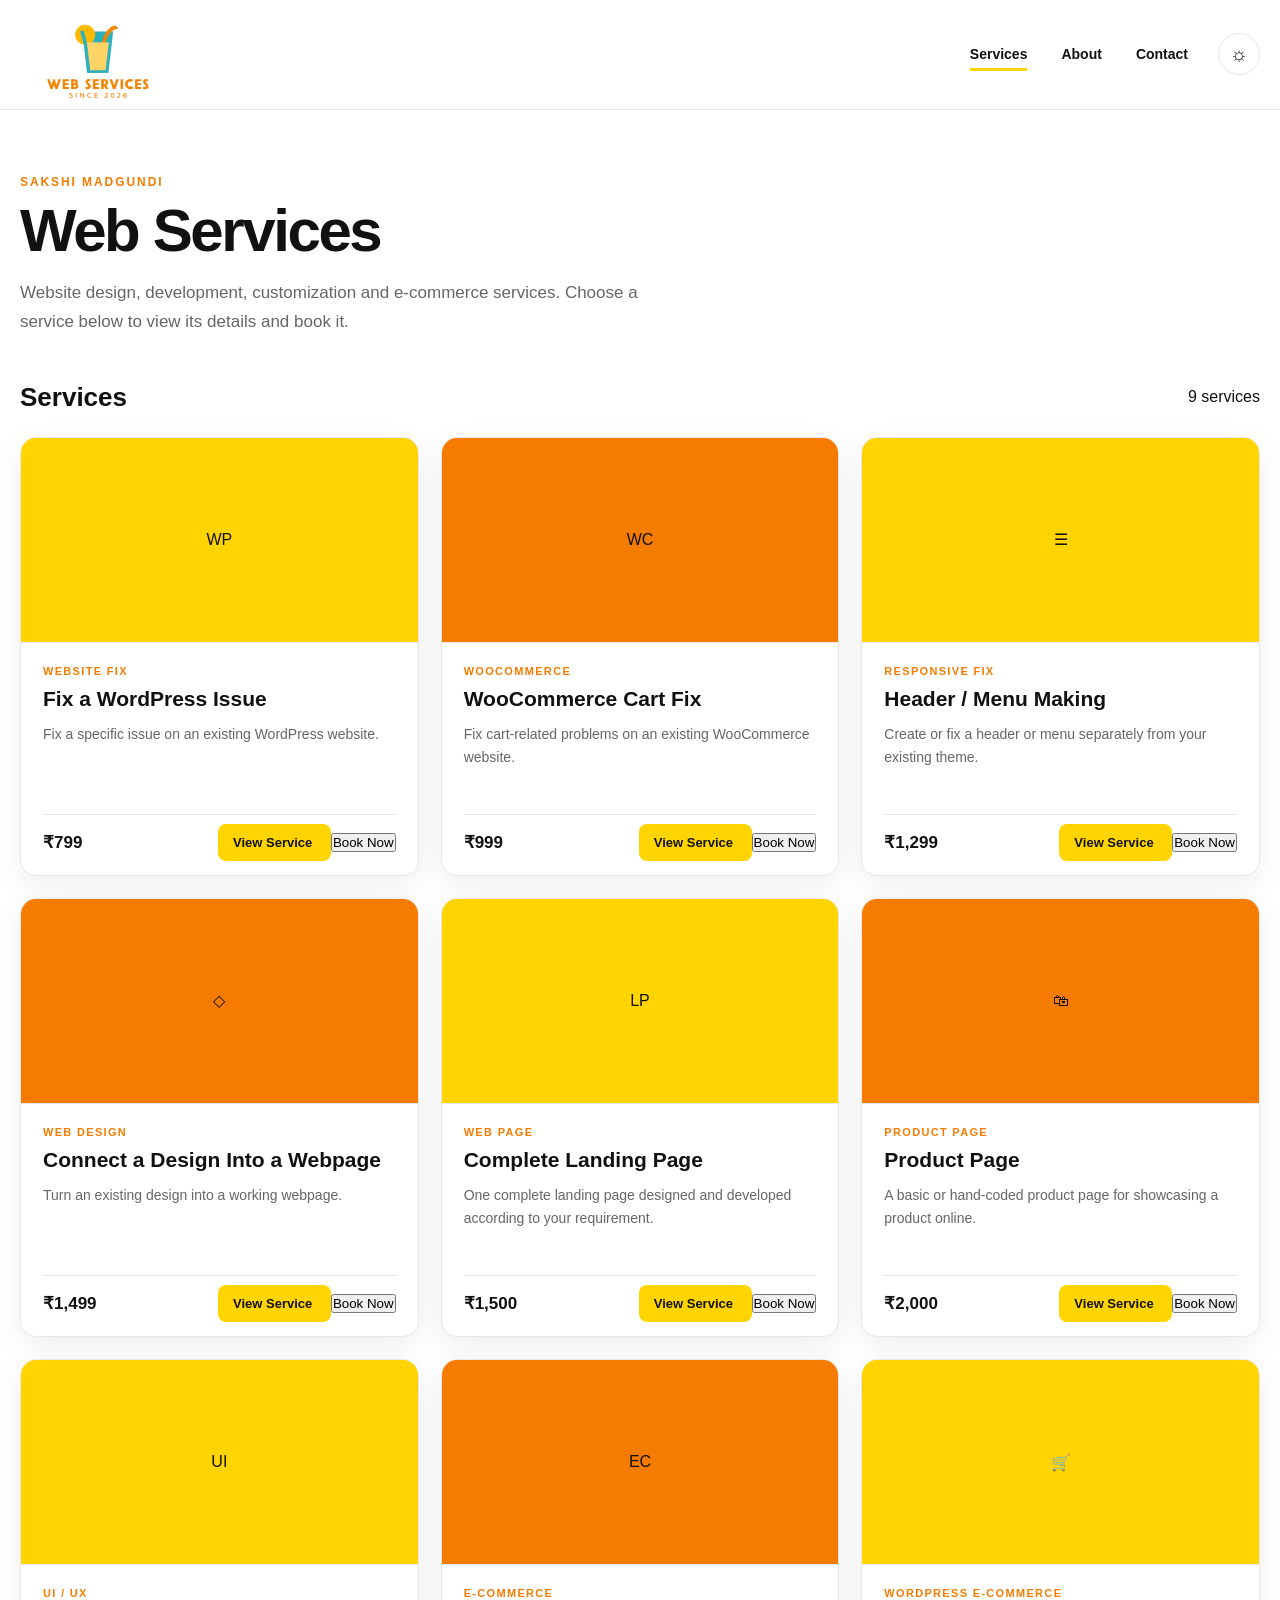
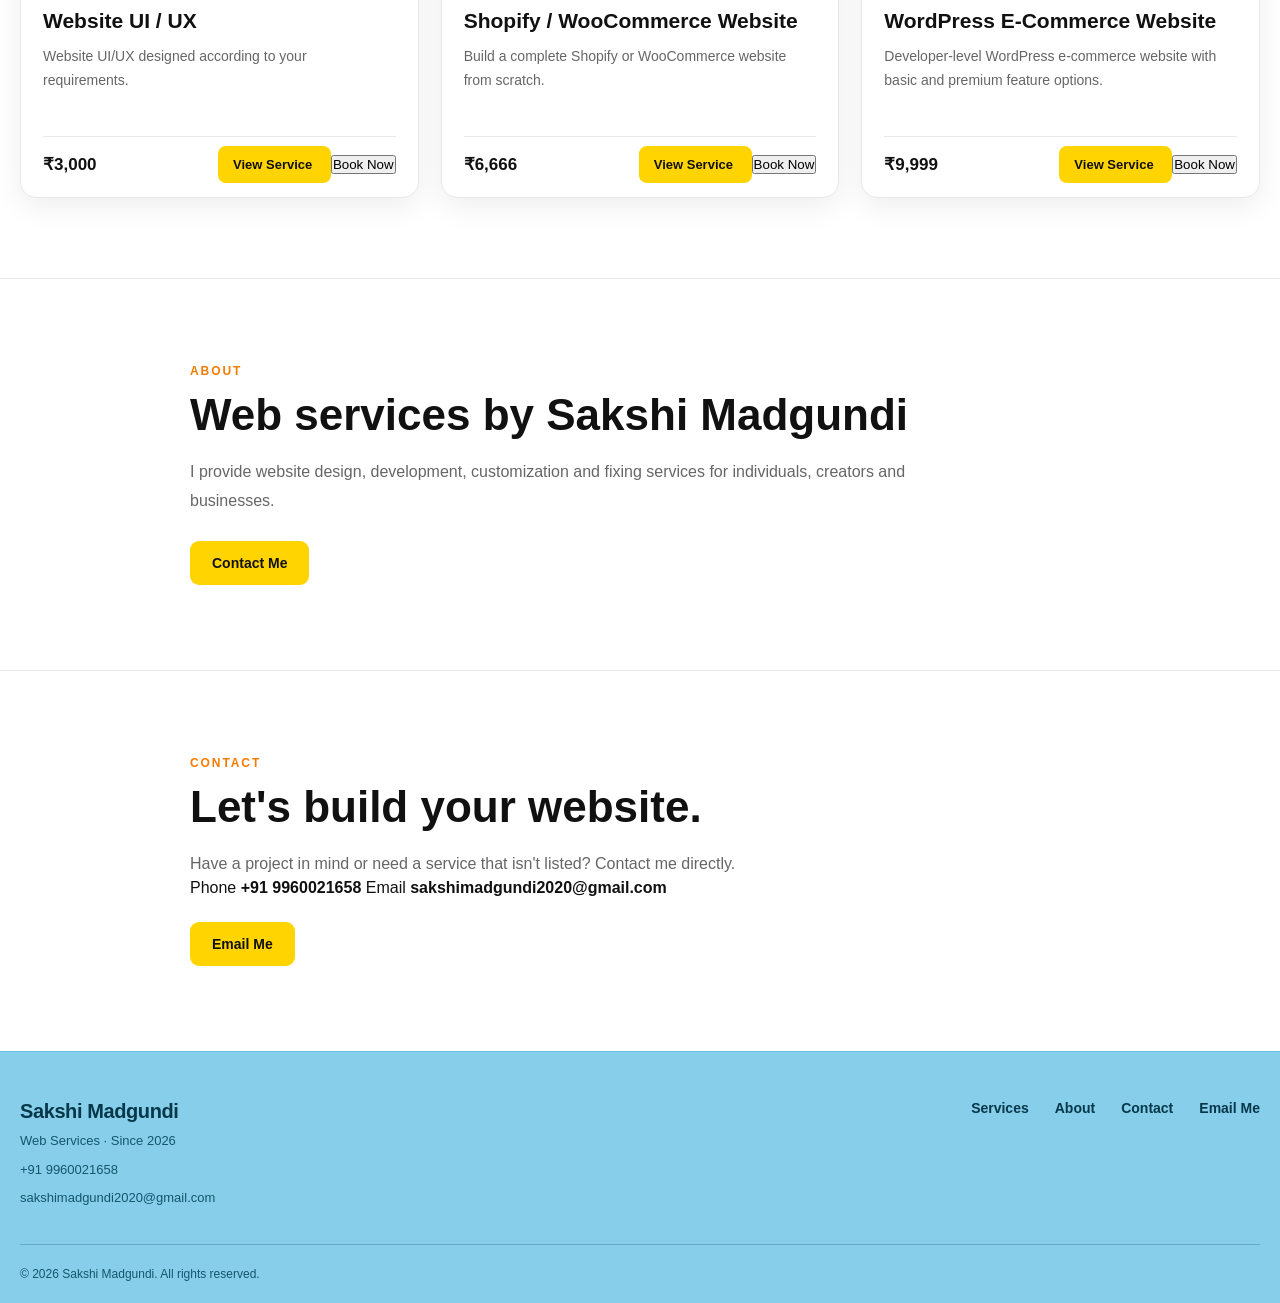
==== commit 8543e4da: "Update index.html" ====
--- a/index.html
+++ b/index.html
@@ -1,20 +1,29 @@
 <!DOCTYPE html>
 <html lang="en">
+
 <head>
+
     <meta charset="UTF-8">
-    <meta name="viewport" content="width=device-width, initial-scale=1.0">
+
+    <meta
+        name="viewport"
+        content="width=device-width, initial-scale=1.0"
+    >
 
     <title>Sakshi Madgundi | Web Services</title>
 
     <meta
         name="description"
-        content="Web design and development services by Sakshi Madgundi."
+        content="Web design, development, WordPress, WooCommerce and e-commerce services by Sakshi Madgundi."
     >
 
     <link rel="stylesheet" href="style.css">
+
 </head>
 
+
 <body>
+
 
 <!-- =========================================================
      HEADER
@@ -24,11 +33,15 @@
 
     <div class="header-inner">
 
-        <a href="index.html" class="brand">
+        <a
+            href="index.html"
+            class="brand"
+            aria-label="Sakshi Madgundi Web Services"
+        >
 
             <img
                 src="logo.png"
-                alt="Web Services Since 2026"
+                alt="Sakshi Madgundi Web Services"
                 class="brand-logo"
             >
 
@@ -37,15 +50,24 @@
 
         <nav class="desktop-nav">
 
-            <a href="index.html" class="nav-link active">
+            <a
+                href="index.html"
+                class="nav-link active"
+            >
                 Services
             </a>
 
-            <a href="#about" class="nav-link">
+            <a
+                href="#about"
+                class="nav-link"
+            >
                 About
             </a>
 
-            <a href="#contact" class="nav-link">
+            <a
+                href="#contact"
+                class="nav-link"
+            >
                 Contact
             </a>
 
@@ -55,6 +77,7 @@
         <div class="header-actions">
 
             <button
+                type="button"
                 class="theme-button"
                 id="themeToggle"
                 aria-label="Toggle dark mode"
@@ -62,7 +85,9 @@
                 ☼
             </button>
 
+
             <button
+                type="button"
                 class="mobile-menu-button"
                 id="mobileMenuButton"
                 aria-label="Open menu"
@@ -77,7 +102,10 @@
 
     <!-- MOBILE MENU -->
 
-    <div class="mobile-menu" id="mobileMenu">
+    <div
+        class="mobile-menu"
+        id="mobileMenu"
+    >
 
         <a href="index.html">
             Services
@@ -96,39 +124,49 @@
 </header>
 
 
+
+<!-- =========================================================
+     MAIN
+========================================================= -->
+
+<main>
+
+
 <!-- =========================================================
      SHOP HEADER
 ========================================================= -->
 
-<main>
-
 <section class="shop-top">
 
-    <div>
-
-        <p class="shop-small-title">
-            SAKSHI MADGUNDI
-        </p>
-
-        <h1>
-            Web Services
-        </h1>
-
-        <p class="shop-description">
-            Choose the web service you need and view exactly
-            what is included before booking.
-        </p>
-
-    </div>
+    <p class="shop-small-title">
+        SAKSHI MADGUNDI
+    </p>
+
+
+    <h1>
+        Web Services
+    </h1>
+
+
+    <p class="shop-description">
+        Website design, development, customization and
+        e-commerce services. Choose a service below to
+        view its details and book it.
+    </p>
 
 </section>
 
 
+
 <!-- =========================================================
-     SERVICE SHOP
+     SERVICES
 ========================================================= -->
 
-<section class="services-section">
+<section
+    class="services-section"
+    id="services"
+>
+
 
     <div class="services-toolbar">
 
@@ -136,25 +174,32 @@
             Services
         </h2>
 
-        <span id="serviceCount">
-            5 services
+        <span>
+            9 services
         </span>
 
     </div>
 
 
+
     <div class="services-grid">
 
 
-        <!-- SERVICE 1 -->
+
+        <!-- =================================================
+             SERVICE 1
+        ================================================== -->
 
         <article class="service-card">
 
             <div class="service-image service-image-yellow">
-                <span class="service-icon">
-                    ✦
-                </span>
-            </div>
+
+                <div class="service-visual">
+                    WP
+                </div>
+
+            </div>
+
 
             <div class="service-card-content">
 
@@ -162,27 +207,45 @@
                     WEBSITE FIX
                 </p>
 
+
                 <h3>
-                    WordPress Issue Fix
+                    Fix a WordPress Issue
                 </h3>
 
+
                 <p class="service-short">
-                    Fix a specific WordPress website issue,
-                    layout problem or functionality problem.
-                </p>
+                    Fix a specific issue on an existing
+                    WordPress website.
+                </p>
+
 
                 <div class="service-bottom">
 
                     <strong>
-                        ₹799 – ₹5,999
+                        ₹799
                     </strong>
 
-                    <a
-                        href="service.html?service=wordpress-fix"
-                        class="view-service"
-                    >
-                        View Service
-                    </a>
+
+                    <div class="service-actions">
+
+                        <a
+                            href="service.html?service=wordpress-fix"
+                            class="view-service"
+                        >
+                            View Service
+                        </a>
+
+
+                        <button
+                            type="button"
+                            class="book-card-button"
+                            data-service="Fix a WordPress Issue"
+                            data-price="₹799"
+                        >
+                            Book Now
+                        </button>
+
+                    </div>
 
                 </div>
 
@@ -192,15 +255,20 @@
 
 
 
-        <!-- SERVICE 2 -->
+        <!-- =================================================
+             SERVICE 2
+        ================================================== -->
 
         <article class="service-card">
 
             <div class="service-image service-image-orange">
-                <span class="service-icon">
-                    🛒
-                </span>
-            </div>
+
+                <div class="service-visual">
+                    WC
+                </div>
+
+            </div>
+
 
             <div class="service-card-content">
 
@@ -208,27 +276,45 @@
                     WOOCOMMERCE
                 </p>
 
+
                 <h3>
-                    WooCommerce Fix
+                    WooCommerce Cart Fix
                 </h3>
 
+
                 <p class="service-short">
-                    Fix cart, product, checkout and other
-                    WooCommerce website issues.
-                </p>
+                    Fix cart-related problems on an existing
+                    WooCommerce website.
+                </p>
+
 
                 <div class="service-bottom">
 
                     <strong>
-                        ₹799 – ₹5,999
+                        ₹999
                     </strong>
 
-                    <a
-                        href="service.html?service=woocommerce-fix"
-                        class="view-service"
-                    >
-                        View Service
-                    </a>
+
+                    <div class="service-actions">
+
+                        <a
+                            href="service.html?service=woocommerce-cart"
+                            class="view-service"
+                        >
+                            View Service
+                        </a>
+
+
+                        <button
+                            type="button"
+                            class="book-card-button"
+                            data-service="WooCommerce Cart Fix"
+                            data-price="₹999"
+                        >
+                            Book Now
+                        </button>
+
+                    </div>
 
                 </div>
 
@@ -238,43 +324,66 @@
 
 
 
-        <!-- SERVICE 3 -->
+        <!-- =================================================
+             SERVICE 3
+        ================================================== -->
 
         <article class="service-card">
 
             <div class="service-image service-image-yellow">
-                <span class="service-icon">
+
+                <div class="service-visual">
                     ☰
-                </span>
-            </div>
+                </div>
+
+            </div>
+
 
             <div class="service-card-content">
 
                 <p class="service-category">
-                    RESPONSIVE DESIGN
-                </p>
+                    RESPONSIVE FIX
+                </p>
+
 
                 <h3>
-                    Header / Menu Responsive Fix
+                    Header / Menu Making
                 </h3>
 
+
                 <p class="service-short">
-                    Make your website header, navigation and
-                    menus work properly on mobile and desktop.
-                </p>
+                    Create or fix a header or menu separately
+                    from your existing theme.
+                </p>
+
 
                 <div class="service-bottom">
 
                     <strong>
-                        ₹799 – ₹5,999
+                        ₹1,299
                     </strong>
 
-                    <a
-                        href="service.html?service=responsive-fix"
-                        class="view-service"
-                    >
-                        View Service
-                    </a>
+
+                    <div class="service-actions">
+
+                        <a
+                            href="service.html?service=header-menu"
+                            class="view-service"
+                        >
+                            View Service
+                        </a>
+
+
+                        <button
+                            type="button"
+                            class="book-card-button"
+                            data-service="Header / Menu Making"
+                            data-price="₹1,299"
+                        >
+                            Book Now
+                        </button>
+
+                    </div>
 
                 </div>
 
@@ -284,43 +393,66 @@
 
 
 
-        <!-- SERVICE 4 -->
+        <!-- =================================================
+             SERVICE 4
+        ================================================== -->
 
         <article class="service-card">
 
             <div class="service-image service-image-orange">
-                <span class="service-icon">
+
+                <div class="service-visual">
                     ◇
-                </span>
-            </div>
+                </div>
+
+            </div>
+
 
             <div class="service-card-content">
 
                 <p class="service-category">
-                    CUSTOM WEB PAGE
-                </p>
+                    WEB DESIGN
+                </p>
+
 
                 <h3>
-                    Landing / Product Page
+                    Connect a Design Into a Webpage
                 </h3>
 
+
                 <p class="service-short">
-                    A custom hand-coded webpage designed around
-                    your requirements.
-                </p>
+                    Turn an existing design into a working
+                    webpage.
+                </p>
+
 
                 <div class="service-bottom">
 
                     <strong>
-                        ₹1,500 – ₹3,000
+                        ₹1,499
                     </strong>
 
-                    <a
-                        href="service.html?service=custom-page"
-                        class="view-service"
-                    >
-                        View Service
-                    </a>
+
+                    <div class="service-actions">
+
+                        <a
+                            href="service.html?service=design-to-webpage"
+                            class="view-service"
+                        >
+                            View Service
+                        </a>
+
+
+                        <button
+                            type="button"
+                            class="book-card-button"
+                            data-service="Connect a Design Into a Webpage"
+                            data-price="₹1,499"
+                        >
+                            Book Now
+                        </button>
+
+                    </div>
 
                 </div>
 
@@ -330,43 +462,343 @@
 
 
 
-        <!-- SERVICE 5 -->
+        <!-- =================================================
+             SERVICE 5
+        ================================================== -->
 
         <article class="service-card">
 
             <div class="service-image service-image-yellow">
-                <span class="service-icon">
-                    ✚
-                </span>
-            </div>
+
+                <div class="service-visual">
+                    LP
+                </div>
+
+            </div>
+
 
             <div class="service-card-content">
 
                 <p class="service-category">
-                    COMPLETE WEBSITE
-                </p>
+                    WEB PAGE
+                </p>
+
 
                 <h3>
-                    E-Commerce Website
+                    Complete Landing Page
                 </h3>
 
+
                 <p class="service-short">
-                    A complete basic e-commerce website with
-                    essential pages and features.
-                </p>
+                    One complete landing page designed and
+                    developed according to your requirement.
+                </p>
+
 
                 <div class="service-bottom">
 
                     <strong>
-                        ₹6,666 – ₹9,999
+                        ₹1,500
                     </strong>
 
-                    <a
-                        href="service.html?service=ecommerce"
-                        class="view-service"
-                    >
-                        View Service
-                    </a>
+
+                    <div class="service-actions">
+
+                        <a
+                            href="service.html?service=landing-page"
+                            class="view-service"
+                        >
+                            View Service
+                        </a>
+
+
+                        <button
+                            type="button"
+                            class="book-card-button"
+                            data-service="Complete Landing Page"
+                            data-price="₹1,500"
+                        >
+                            Book Now
+                        </button>
+
+                    </div>
+
+                </div>
+
+            </div>
+
+        </article>
+
+
+
+        <!-- =================================================
+             SERVICE 6
+        ================================================== -->
+
+        <article class="service-card">
+
+            <div class="service-image service-image-orange">
+
+                <div class="service-visual">
+                    🛍
+                </div>
+
+            </div>
+
+
+            <div class="service-card-content">
+
+                <p class="service-category">
+                    PRODUCT PAGE
+                </p>
+
+
+                <h3>
+                    Product Page
+                </h3>
+
+
+                <p class="service-short">
+                    A basic or hand-coded product page for
+                    showcasing a product online.
+                </p>
+
+
+                <div class="service-bottom">
+
+                    <strong>
+                        ₹2,000
+                    </strong>
+
+
+                    <div class="service-actions">
+
+                        <a
+                            href="service.html?service=product-page"
+                            class="view-service"
+                        >
+                            View Service
+                        </a>
+
+
+                        <button
+                            type="button"
+                            class="book-card-button"
+                            data-service="Product Page"
+                            data-price="₹2,000"
+                        >
+                            Book Now
+                        </button>
+
+                    </div>
+
+                </div>
+
+            </div>
+
+        </article>
+
+
+
+        <!-- =================================================
+             SERVICE 7
+        ================================================== -->
+
+        <article class="service-card">
+
+            <div class="service-image service-image-yellow">
+
+                <div class="service-visual">
+                    UI
+                </div>
+
+            </div>
+
+
+            <div class="service-card-content">
+
+                <p class="service-category">
+                    UI / UX
+                </p>
+
+
+                <h3>
+                    Website UI / UX
+                </h3>
+
+
+                <p class="service-short">
+                    Website UI/UX designed according to your
+                    requirements.
+                </p>
+
+
+                <div class="service-bottom">
+
+                    <strong>
+                        ₹3,000
+                    </strong>
+
+
+                    <div class="service-actions">
+
+                        <a
+                            href="service.html?service=website-uiux"
+                            class="view-service"
+                        >
+                            View Service
+                        </a>
+
+
+                        <button
+                            type="button"
+                            class="book-card-button"
+                            data-service="Website UI / UX"
+                            data-price="₹3,000"
+                        >
+                            Book Now
+                        </button>
+
+                    </div>
+
+                </div>
+
+            </div>
+
+        </article>
+
+
+
+        <!-- =================================================
+             SERVICE 8
+        ================================================== -->
+
+        <article class="service-card">
+
+            <div class="service-image service-image-orange">
+
+                <div class="service-visual">
+                    EC
+                </div>
+
+            </div>
+
+
+            <div class="service-card-content">
+
+                <p class="service-category">
+                    E-COMMERCE
+                </p>
+
+
+                <h3>
+                    Shopify / WooCommerce Website
+                </h3>
+
+
+                <p class="service-short">
+                    Build a complete Shopify or WooCommerce
+                    website from scratch.
+                </p>
+
+
+                <div class="service-bottom">
+
+                    <strong>
+                        ₹6,666
+                    </strong>
+
+
+                    <div class="service-actions">
+
+                        <a
+                            href="service.html?service=ecommerce-scratch"
+                            class="view-service"
+                        >
+                            View Service
+                        </a>
+
+
+                        <button
+                            type="button"
+                            class="book-card-button"
+                            data-service="Shopify / WooCommerce Website"
+                            data-price="₹6,666"
+                        >
+                            Book Now
+                        </button>
+
+                    </div>
+
+                </div>
+
+            </div>
+
+        </article>
+
+
+
+        <!-- =================================================
+             SERVICE 9
+        ================================================== -->
+
+        <article class="service-card">
+
+            <div class="service-image service-image-yellow">
+
+                <div class="service-visual">
+                    🛒
+                </div>
+
+            </div>
+
+
+            <div class="service-card-content">
+
+                <p class="service-category">
+                    WORDPRESS E-COMMERCE
+                </p>
+
+
+                <h3>
+                    WordPress E-Commerce Website
+                </h3>
+
+
+                <p class="service-short">
+                    Developer-level WordPress e-commerce
+                    website with basic and premium feature
+                    options.
+                </p>
+
+
+                <div class="service-bottom">
+
+                    <strong>
+                        ₹9,999
+                    </strong>
+
+
+                    <div class="service-actions">
+
+                        <a
+                            href="service.html?service=wordpress-ecommerce"
+                            class="view-service"
+                        >
+                            View Service
+                        </a>
+
+
+                        <button
+                            type="button"
+                            class="book-card-button"
+                            data-service="WordPress E-Commerce Website"
+                            data-price="₹9,999"
+                        >
+                            Book Now
+                        </button>
+
+                    </div>
 
                 </div>
 
@@ -385,7 +817,10 @@
      ABOUT
 ========================================================= -->
 
-<section class="simple-section" id="about">
+<section
+    class="simple-section"
+    id="about"
+>
 
     <div class="simple-section-inner">
 
@@ -393,15 +828,25 @@
             ABOUT
         </p>
 
+
         <h2>
             Web services by Sakshi Madgundi
         </h2>
 
+
         <p>
-            I provide practical website design, development,
-            fixing and customization services for individuals,
-            creators and small businesses.
+            I provide website design, development,
+            customization and fixing services for
+            individuals, creators and businesses.
         </p>
+
+
+        <a
+            href="#contact"
+            class="primary-button"
+        >
+            Contact Me
+        </a>
 
     </div>
 
@@ -413,35 +858,178 @@
      CONTACT
 ========================================================= -->
 
-<section class="simple-section contact-section" id="contact">
+<section
+    class="simple-section contact-section"
+    id="contact"
+>
 
     <div class="simple-section-inner">
 
         <p class="section-label">
-            NEED SOMETHING CUSTOM?
+            CONTACT
         </p>
 
+
         <h2>
-            Let's build it.
+            Let's build your website.
         </h2>
 
+
         <p>
-            If your requirement does not exactly match one of
-            the listed services, contact Sakshi to discuss it.
+            Have a project in mind or need a service that
+            isn't listed? Contact me directly.
         </p>
+
+
+        <div class="contact-details">
+
+
+            <a
+                href="tel:+919960021658"
+                class="contact-item"
+            >
+
+                <span>
+                    Phone
+                </span>
+
+                <strong>
+                    +91 9960021658
+                </strong>
+
+            </a>
+
+
+            <a
+                href="mailto:sakshimadgundi2020@gmail.com"
+                class="contact-item"
+            >
+
+                <span>
+                    Email
+                </span>
+
+                <strong>
+                    sakshimadgundi2020@gmail.com
+                </strong>
+
+            </a>
+
+
+        </div>
+
 
         <a
             href="mailto:sakshimadgundi2020@gmail.com"
             class="primary-button"
         >
-            Contact Me
+            Email Me
         </a>
 
     </div>
 
 </section>
 
+
 </main>
+
+
+
+<!-- =========================================================
+     BOOKING / QR MODAL
+========================================================= -->
+
+<div
+    class="payment-overlay"
+    id="paymentOverlay"
+    aria-hidden="true"
+>
+
+    <div class="payment-box">
+
+
+        <button
+            type="button"
+            class="close-payment"
+            id="closePayment"
+            aria-label="Close payment"
+        >
+            ×
+        </button>
+
+
+        <p class="section-label">
+            BOOK THIS SERVICE
+        </p>
+
+
+        <h2 id="paymentServiceName">
+            Service
+        </h2>
+
+
+        <p
+            class="payment-price"
+            id="paymentPrice"
+        >
+            ₹0
+        </p>
+
+
+        <p class="payment-instruction">
+
+            Scan the QR code below to make your payment.
+            After payment, contact Sakshi and send your
+            payment screenshot along with your requirements.
+
+        </p>
+
+
+        <div class="qr-container">
+
+            <img
+                src="kotak-qr.png"
+                alt="Kotak payment QR code"
+                class="qr-image"
+            >
+
+        </div>
+
+
+        <p class="payment-note">
+
+            After payment, contact Sakshi using the phone
+            number or email below.
+
+        </p>
+
+
+        <div class="payment-contact-details">
+
+            <a href="tel:+919960021658">
+                📞 +91 9960021658
+            </a>
+
+
+            <a href="mailto:sakshimadgundi2020@gmail.com">
+                ✉ sakshimadgundi2020@gmail.com
+            </a>
+
+        </div>
+
+
+        <a
+            href="mailto:sakshimadgundi2020@gmail.com"
+            class="primary-button payment-contact"
+        >
+            I've Paid — Contact Sakshi
+        </a>
+
+
+    </div>
+
+</div>
+
 
 
 <!-- =========================================================
@@ -450,23 +1038,38 @@
 
 <footer class="site-footer">
 
+
     <div class="footer-inner">
 
-        <div>
+
+        <div class="footer-brand">
 
             <strong>
                 Sakshi Madgundi
             </strong>
 
+
             <p>
                 Web Services · Since 2026
             </p>
 
+
+            <p>
+                +91 9960021658
+            </p>
+
+
+            <p>
+                sakshimadgundi2020@gmail.com
+            </p>
+
         </div>
 
+
+
         <div class="footer-links">
 
-            <a href="index.html">
+            <a href="#services">
                 Services
             </a>
 
@@ -478,21 +1081,30 @@
                 Contact
             </a>
 
+            <a href="mailto:sakshimadgundi2020@gmail.com">
+                Email Me
+            </a>
+
         </div>
 
+
     </div>
 
 
+
     <div class="footer-bottom">
 
         © 2026 Sakshi Madgundi. All rights reserved.
 
     </div>
 
+
 </footer>
 
 
+
 <script src="script.js"></script>
 
 </body>
+
 </html>
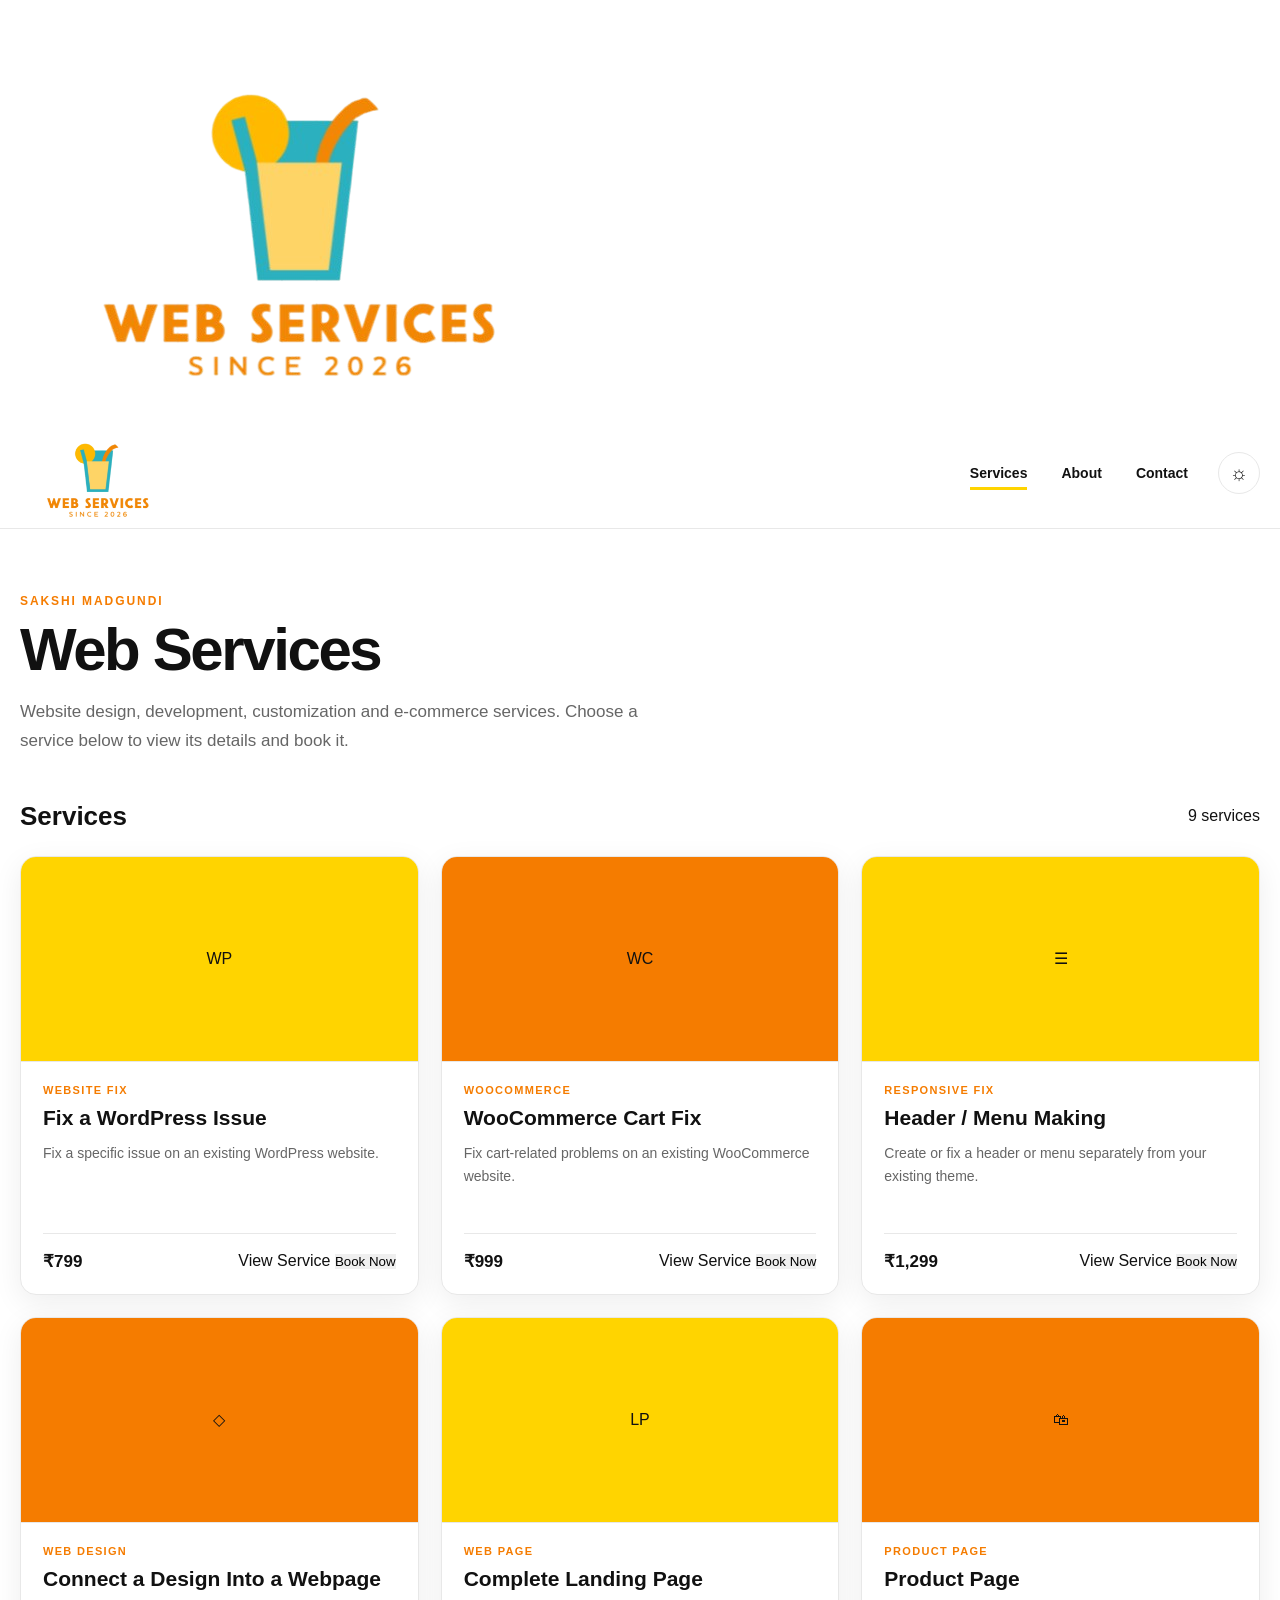
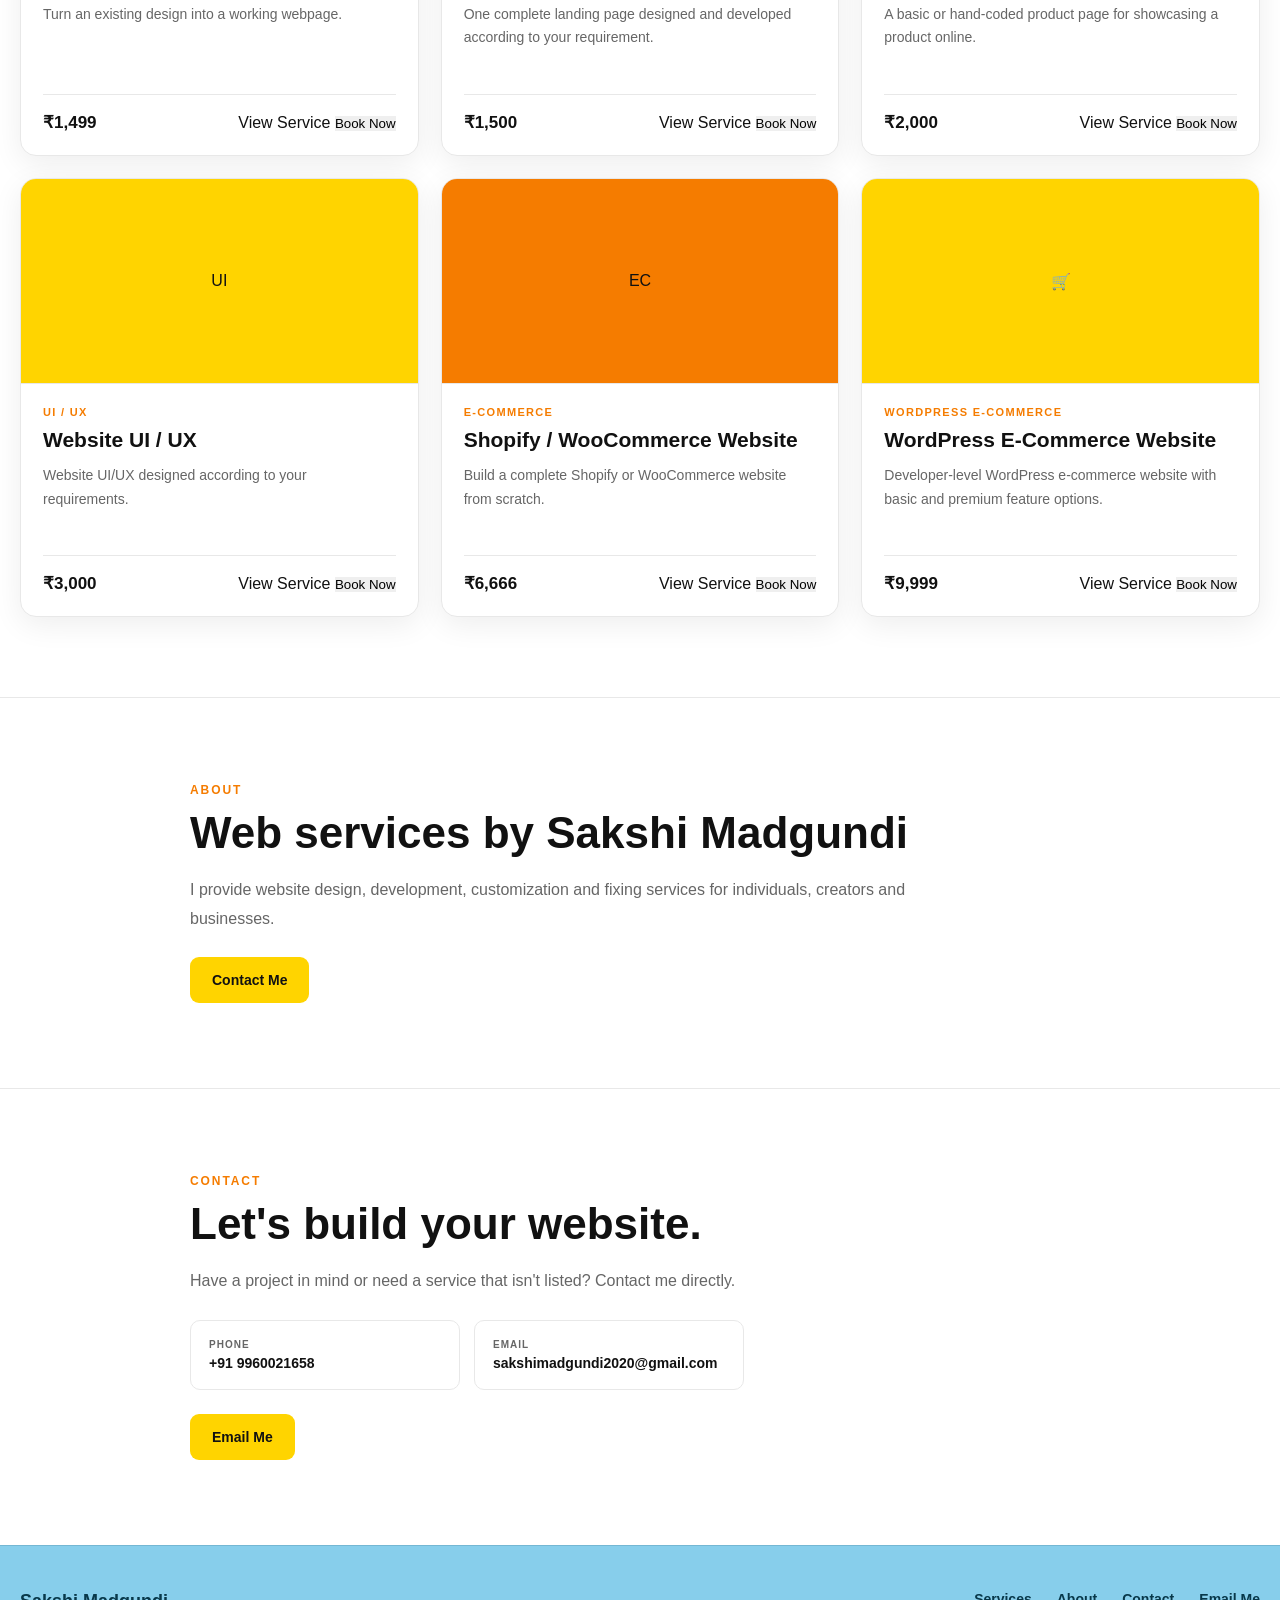
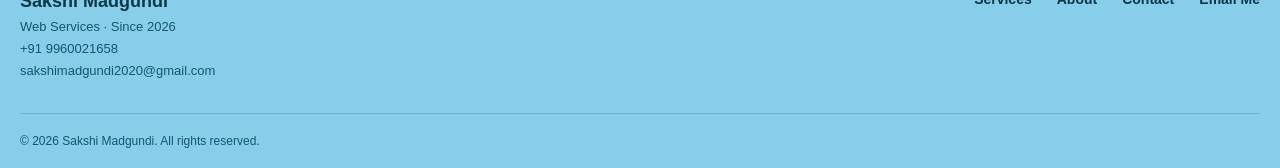
==== commit 570c2de0: "Update index.html" ====
--- a/index.html
+++ b/index.html
@@ -23,6 +23,18 @@
 
 
 <body>
+
+<!-- =========================================================
+     SPLASH SCREEN
+========================================================= -->
+<div class="site-splash" id="siteSplash" aria-hidden="true">
+    <img
+        src="logo.png"
+        alt="Web Services — Sakshi Madgundi"
+        class="site-splash-logo"
+    >
+</div>
+
 
 
 <!-- =========================================================
@@ -1103,6 +1115,22 @@
 
 
 
+<script>
+(function () {
+    const splash = document.getElementById("siteSplash");
+
+    if (!splash) return;
+
+    window.setTimeout(function () {
+        splash.classList.add("hide");
+
+        window.setTimeout(function () {
+            splash.remove();
+        }, 700);
+    }, 5000);
+})();
+</script>
+
 <script src="script.js"></script>
 
 </body>
--- a/style.css
+++ b/style.css
@@ -1,26 +1,17 @@
 /* =========================================================
    SAKSHI MADGUNDI — WEB SERVICES
-   Pure HTML + CSS + JS
-========================================================= */
-
-
-/* =========================================================
-   ROOT
+   COMPLETE STYLE.CSS
 ========================================================= */
 
 :root {
-
     --yellow: #ffd400;
     --yellow-dark: #f2c400;
 
     --orange: #f57c00;
     --orange-dark: #df6800;
 
-    --sky-blue: #87ceeb;
-    --sky-blue-border: #6fc2df;
-
-    --footer-text: #06384a;
-    --footer-muted: #15566b;
+    --sky: #87ceeb;
+    --sky-dark: #5bb7dc;
 
     --bg: #ffffff;
     --surface: #ffffff;
@@ -44,7 +35,6 @@
 ========================================================= */
 
 body.dark-mode {
-
     --bg: #090909;
     --surface: #111111;
     --surface-2: #171717;
@@ -54,7 +44,7 @@
     --border: #292929;
 
     --shadow:
-        0 8px 30px rgba(0, 0, 0, 0.4);
+        0 8px 30px rgba(0, 0, 0, 0.40);
 }
 
 
@@ -68,38 +58,48 @@
     padding: 0;
 }
 
-
 html {
     scroll-behavior: smooth;
 }
 
-
 body {
+    min-height: 100vh;
 
     font-family:
         Arial,
         Helvetica,
         sans-serif;
 
-    background: var(--bg);
-    color: var(--text);
-
-    min-height: 100vh;
+    background:
+        var(--bg);
+
+    color:
+        var(--text);
 
     transition:
         background-color 0.25s ease,
         color 0.25s ease;
 }
 
-
 a {
-    color: inherit;
-    text-decoration: none;
-}
-
+    color:
+        inherit;
+
+    text-decoration:
+        none;
+}
 
 button {
-    font-family: inherit;
+    font-family:
+        inherit;
+}
+
+img {
+    display:
+        block;
+
+    max-width:
+        100%;
 }
 
 
@@ -108,14 +108,20 @@
 ========================================================= */
 
 .site-header {
-
-    position: sticky;
-    top: 0;
-    z-index: 1000;
-
-    width: 100%;
-
-    background: var(--surface);
+    position:
+        sticky;
+
+    top:
+        0;
+
+    z-index:
+        1000;
+
+    width:
+        100%;
+
+    background:
+        var(--surface);
 
     border-bottom:
         1px solid var(--border);
@@ -125,9 +131,7 @@
         border-color 0.25s ease;
 }
 
-
 .header-inner {
-
     width:
         min(1280px, calc(100% - 40px));
 
@@ -135,7 +139,7 @@
         var(--header-height);
 
     margin:
-        auto;
+        0 auto;
 
     display:
         flex;
@@ -156,20 +160,17 @@
 ========================================================= */
 
 .brand {
-
     display:
         flex;
 
     align-items:
         center;
 
-    min-width:
+    flex-shrink:
         0;
 }
 
-
 .brand-logo {
-
     display:
         block;
 
@@ -189,7 +190,6 @@
 ========================================================= */
 
 .desktop-nav {
-
     display:
         flex;
 
@@ -203,28 +203,24 @@
         auto;
 }
 
-
 .nav-link {
+    position:
+        relative;
+
+    padding:
+        28px 0;
+
+    color:
+        var(--text);
 
     font-size:
         14px;
 
     font-weight:
         700;
-
-    color:
-        var(--text);
-
-    position:
-        relative;
-
-    padding:
-        28px 0;
-}
-
+}
 
 .nav-link::after {
-
     content:
         "";
 
@@ -256,10 +252,8 @@
         transform 0.2s ease;
 }
 
-
 .nav-link:hover::after,
 .nav-link.active::after {
-
     transform:
         scaleX(1);
 }
@@ -270,7 +264,6 @@
 ========================================================= */
 
 .header-actions {
-
     display:
         flex;
 
@@ -281,16 +274,17 @@
         10px;
 }
 
-
 .theme-button,
 .mobile-menu-button {
-
     width:
         42px;
 
     height:
         42px;
 
+    padding:
+        0;
+
     border:
         1px solid var(--border);
 
@@ -306,27 +300,31 @@
     cursor:
         pointer;
 
+    display:
+        flex;
+
+    align-items:
+        center;
+
+    justify-content:
+        center;
+
     font-size:
         20px;
 
-    display:
-        flex;
-
-    align-items:
-        center;
-
-    justify-content:
-        center;
+    appearance:
+        none;
+
+    -webkit-appearance:
+        none;
 
     transition:
         transform 0.2s ease,
         background-color 0.2s ease;
 }
 
-
 .theme-button:hover,
 .mobile-menu-button:hover {
-
     transform:
         translateY(-2px);
 
@@ -334,7 +332,6 @@
         var(--yellow);
 }
 
-
 .mobile-menu-button {
     display:
         none;
@@ -346,7 +343,6 @@
 ========================================================= */
 
 .mobile-menu {
-
     display:
         none;
 
@@ -360,9 +356,12 @@
         var(--surface);
 }
 
+.mobile-menu.show {
+    display:
+        block;
+}
 
 .mobile-menu a {
-
     display:
         block;
 
@@ -372,17 +371,22 @@
     border-bottom:
         1px solid var(--border);
 
+    color:
+        var(--text);
+
+    font-size:
+        15px;
+
     font-weight:
         700;
 }
 
 
 /* =========================================================
-   SHOP TOP
+   SHOP INTRO
 ========================================================= */
 
 .shop-top {
-
     width:
         min(1280px, calc(100% - 40px));
 
@@ -393,9 +397,10 @@
         65px 0 35px;
 }
 
-
 .shop-small-title,
 .section-label {
+    margin-bottom:
+        12px;
 
     color:
         var(--orange);
@@ -409,12 +414,16 @@
     letter-spacing:
         0.16em;
 
+    text-transform:
+        uppercase;
+}
+
+.shop-top h1 {
     margin-bottom:
-        12px;
-}
-
-
-.shop-top h1 {
+        18px;
+
+    color:
+        var(--text);
 
     font-size:
         clamp(36px, 5vw, 60px);
@@ -424,14 +433,9 @@
 
     letter-spacing:
         -0.04em;
-
-    margin-bottom:
-        18px;
-}
-
+}
 
 .shop-description {
-
     max-width:
         620px;
 
@@ -451,7 +455,6 @@
 ========================================================= */
 
 .services-section {
-
     width:
         min(1280px, calc(100% - 40px));
 
@@ -462,9 +465,7 @@
         10px 0 80px;
 }
 
-
 .services-toolbar {
-
     display:
         flex;
 
@@ -478,16 +479,15 @@
         24px;
 }
 
-
 .services-toolbar h2 {
+    color:
+        var(--text);
 
     font-size:
         26px;
 }
 
-
 #serviceCount {
-
     color:
         var(--muted);
 
@@ -501,7 +501,6 @@
 ========================================================= */
 
 .services-grid {
-
     display:
         grid;
 
@@ -518,6 +517,8 @@
 ========================================================= */
 
 .service-card {
+    overflow:
+        hidden;
 
     background:
         var(--surface);
@@ -527,9 +528,6 @@
 
     border-radius:
         var(--radius);
-
-    overflow:
-        hidden;
 
     box-shadow:
         var(--shadow);
@@ -540,22 +538,25 @@
         border-color 0.22s ease;
 }
 
-
 .service-card:hover {
-
     transform:
         translateY(-5px);
 
+    border-color:
+        rgba(255, 212, 0, 0.65);
+
     box-shadow:
         0 16px 40px rgba(0, 0, 0, 0.11);
 }
 
 
 /* =========================================================
-   CARD IMAGE AREA
+   SERVICE IMAGE
 ========================================================= */
 
 .service-image {
+    width:
+        100%;
 
     height:
         205px;
@@ -573,41 +574,40 @@
         1px solid var(--border);
 }
 
-
 .service-image-yellow {
-
     background:
         var(--yellow);
 }
 
-
 .service-image-orange {
-
     background:
         var(--orange);
 }
 
 
+/* =========================================================
+   SERVICE ICON
+========================================================= */
+
 .service-icon {
-
     width:
         90px;
 
     height:
         90px;
 
+    display:
+        flex;
+
+    align-items:
+        center;
+
+    justify-content:
+        center;
+
     border-radius:
         50%;
 
-    display:
-        flex;
-
-    align-items:
-        center;
-
-    justify-content:
-        center;
-
     background:
         rgba(255, 255, 255, 0.92);
 
@@ -627,13 +627,22 @@
 ========================================================= */
 
 .service-card-content {
-
     padding:
         22px;
-}
-
+
+    display:
+        flex;
+
+    flex-direction:
+        column;
+}
 
 .service-category {
+    margin-bottom:
+        9px;
+
+    color:
+        var(--orange);
 
     font-size:
         11px;
@@ -644,15 +653,16 @@
     letter-spacing:
         0.12em;
 
-    color:
-        var(--orange);
-
+    text-transform:
+        uppercase;
+}
+
+.service-card h3 {
     margin-bottom:
-        9px;
-}
-
-
-.service-card h3 {
+        11px;
+
+    color:
+        var(--text);
 
     font-size:
         21px;
@@ -660,12 +670,13 @@
     line-height:
         1.25;
 
-    margin-bottom:
-        11px;
-}
-
+    font-weight:
+        750;
+}
 
 .service-short {
+    min-height:
+        69px;
 
     color:
         var(--muted);
@@ -675,13 +686,16 @@
 
     line-height:
         1.65;
-
-    min-height:
-        69px;
-}
-
+}
+
+
+/* =========================================================
+   CARD BOTTOM
+========================================================= */
 
 .service-bottom {
+    width:
+        100%;
 
     margin-top:
         22px;
@@ -702,54 +716,118 @@
         space-between;
 
     gap:
-        12px;
-}
-
+        14px;
+}
+
+
+/* =========================================================
+   PRICE
+========================================================= */
 
 .service-bottom strong {
+    flex:
+        0 0 auto;
+
+    color:
+        var(--text);
 
     font-size:
         17px;
-}
-
-
-/* =========================================================
-   VIEW SERVICE
-========================================================= */
-
-.view-service {
-
-    background:
-        var(--yellow);
-
-    color:
-        #111111;
-
-    padding:
-        11px 15px;
-
-    border-radius:
-        8px;
-
-    font-size:
-        13px;
 
     font-weight:
         800;
 
     white-space:
         nowrap;
-
-    transition:
-        background 0.2s ease,
-        transform 0.2s ease;
-}
-
-
-.view-service:hover {
-
-    background:
-        var(--orange);
+}
+
+
+/* =========================================================
+   ALL CARD LINKS / BUTTONS
+   IMPORTANT FIX
+========================================================= */
+
+.service-bottom > a,
+.service-bottom > button {
+    flex:
+        0 0 auto;
+
+    height:
+        40px;
+
+    min-height:
+        40px;
+
+    padding:
+        0 15px;
+
+    border:
+        0 !important;
+
+    border-radius:
+        8px !important;
+
+    outline:
+        none !important;
+
+    font-family:
+        Arial,
+        Helvetica,
+        sans-serif !important;
+
+    font-size:
+        12px !important;
+
+    font-weight:
+        800 !important;
+
+    line-height:
+        40px;
+
+    text-align:
+        center;
+
+    white-space:
+        nowrap;
+
+    text-decoration:
+        none !important;
+
+    cursor:
+        pointer;
+
+    appearance:
+        none !important;
+
+    -webkit-appearance:
+        none !important;
+
+    box-shadow:
+        none !important;
+}
+
+
+/* =========================================================
+   VIEW SERVICE
+========================================================= */
+
+.service-bottom > a.view-service {
+    min-width:
+        120px;
+
+    background:
+        var(--yellow) !important;
+
+    color:
+        #111111 !important;
+}
+
+.service-bottom > a.view-service:hover {
+    background:
+        var(--yellow-dark) !important;
+
+    color:
+        #111111 !important;
 
     transform:
         translateY(-1px);
@@ -757,61 +835,136 @@
 
 
 /* =========================================================
+   BOOK NOW
+   TARGETS THE REAL BUTTON EVEN WITHOUT A CLASS
+========================================================= */
+
+.service-bottom > button {
+    min-width:
+        90px;
+
+    background:
+        var(--orange) !important;
+
+    color:
+        #ffffff !important;
+}
+
+.service-bottom > button:hover {
+    background:
+        var(--orange-dark) !important;
+
+    color:
+        #ffffff !important;
+
+    transform:
+        translateY(-1px);
+}
+
+
+/* =========================================================
+   IF BOOK NOW IS AN <A> INSTEAD OF <BUTTON>
+========================================================= */
+
+.service-bottom > a:not(.view-service) {
+    min-width:
+        90px;
+
+    background:
+        var(--orange) !important;
+
+    color:
+        #ffffff !important;
+}
+
+.service-bottom > a:not(.view-service):hover {
+    background:
+        var(--orange-dark) !important;
+
+    color:
+        #ffffff !important;
+
+    transform:
+        translateY(-1px);
+}
+
+
+/* =========================================================
+   REMOVE BROWSER BUTTON STYLING
+========================================================= */
+
+.service-bottom button,
+.service-bottom button:hover,
+.service-bottom button:focus,
+.service-bottom button:active {
+    border:
+        0 !important;
+
+    outline:
+        none !important;
+
+    box-shadow:
+        none !important;
+
+    text-decoration:
+        none !important;
+}
+
+
+/* =========================================================
    SIMPLE SECTIONS
 ========================================================= */
 
 .simple-section {
+    padding:
+        85px 20px;
 
     border-top:
         1px solid var(--border);
-
-    padding:
-        85px 20px;
-}
-
+}
 
 .simple-section-inner {
-
     width:
         min(900px, 100%);
 
     margin:
-        auto;
-}
-
+        0 auto;
+}
 
 .simple-section h2 {
-
-    font-size:
-        clamp(28px, 4vw, 44px);
-
     margin-bottom:
         18px;
-}
-
+
+    color:
+        var(--text);
+
+    font-size:
+        clamp(28px, 4vw, 44px);
+
+    line-height:
+        1.1;
+}
 
 .simple-section p:not(.section-label) {
+    max-width:
+        720px;
 
     color:
         var(--muted);
+
+    font-size:
+        16px;
 
     line-height:
         1.8;
-
-    font-size:
-        16px;
-
-    max-width:
-        720px;
-}
-
-
-/* =========================================================
-   BUTTON
+}
+
+
+/* =========================================================
+   PRIMARY BUTTON
 ========================================================= */
 
 .primary-button {
-
     display:
         inline-flex;
 
@@ -821,33 +974,131 @@
     justify-content:
         center;
 
+    min-height:
+        46px;
+
     margin-top:
-        25px;
-
-    background:
-        var(--yellow);
-
-    color:
-        #111111;
+        24px;
 
     padding:
-        14px 22px;
+        0 22px;
+
+    border:
+        0;
 
     border-radius:
         9px;
 
+    background:
+        var(--yellow);
+
+    color:
+        #111111;
+
     font-size:
         14px;
 
     font-weight:
         800;
-}
-
+
+    cursor:
+        pointer;
+
+    appearance:
+        none;
+
+    -webkit-appearance:
+        none;
+
+    transition:
+        background-color 0.2s ease,
+        transform 0.2s ease;
+}
 
 .primary-button:hover {
-
     background:
         var(--orange);
+
+    transform:
+        translateY(-1px);
+}
+
+
+/* =========================================================
+   CONTACT
+========================================================= */
+
+.contact-details {
+    display:
+        flex;
+
+    flex-wrap:
+        wrap;
+
+    gap:
+        14px;
+
+    margin-top:
+        24px;
+}
+
+.contact-item {
+    min-width:
+        270px;
+
+    padding:
+        18px;
+
+    display:
+        flex;
+
+    flex-direction:
+        column;
+
+    gap:
+        5px;
+
+    background:
+        var(--surface);
+
+    border:
+        1px solid var(--border);
+
+    border-radius:
+        10px;
+}
+
+.contact-item span {
+    color:
+        var(--muted);
+
+    font-size:
+        10px;
+
+    font-weight:
+        800;
+
+    letter-spacing:
+        0.1em;
+
+    text-transform:
+        uppercase;
+}
+
+.contact-item strong {
+    color:
+        var(--text);
+
+    font-size:
+        14px;
+
+    word-break:
+        break-word;
+}
+
+.contact-item a:hover {
+    color:
+        var(--orange);
 }
 
 
@@ -856,12 +1107,11 @@
 ========================================================= */
 
 .single-service {
-
     width:
         min(1120px, calc(100% - 40px));
 
     margin:
-        auto;
+        0 auto;
 
     padding:
         70px 0 100px;
@@ -879,278 +1129,549 @@
         start;
 }
 
-
 .single-service-image {
-
     min-height:
         500px;
 
+    position:
+        sticky;
+
+    top:
+        105px;
+
+    display:
+        flex;
+
+    align-items:
+        center;
+
+    justify-content:
+        center;
+
+    border-radius:
+        18px;
+
+    background:
+        var(--yellow);
+}
+
+.large-service-icon {
+    width:
+        170px;
+
+    height:
+        170px;
+
+    display:
+        flex;
+
+    align-items:
+        center;
+
+    justify-content:
+        center;
+
+    border-radius:
+        50%;
+
+    background:
+        #ffffff;
+
+    color:
+        #111111;
+
+    font-size:
+        65px;
+
+    font-weight:
+        800;
+
+    box-shadow:
+        0 20px 45px rgba(0, 0, 0, 0.15);
+}
+
+.single-service-info h1 {
+    margin-bottom:
+        20px;
+
+    color:
+        var(--text);
+
+    font-size:
+        clamp(35px, 5vw, 58px);
+
+    line-height:
+        1.02;
+
+    letter-spacing:
+        -0.04em;
+}
+
+.single-service-description {
+    margin-bottom:
+        28px;
+
+    color:
+        var(--muted);
+
+    font-size:
+        17px;
+
+    line-height:
+        1.8;
+}
+
+
+/* =========================================================
+   PRICE BOX
+========================================================= */
+
+.price-box {
+    margin-bottom:
+        25px;
+
+    padding:
+        20px;
+
+    display:
+        flex;
+
+    flex-direction:
+        column;
+
+    gap:
+        7px;
+
+    background:
+        var(--surface-2);
+
+    border:
+        1px solid var(--border);
+
+    border-radius:
+        13px;
+}
+
+.price-box span {
+    color:
+        var(--muted);
+
+    font-size:
+        13px;
+}
+
+.price-box strong {
+    color:
+        var(--text);
+
+    font-size:
+        30px;
+}
+
+
+/* =========================================================
+   INCLUDED
+========================================================= */
+
+.included-box {
+    margin-bottom:
+        28px;
+
+    padding-top:
+        25px;
+
+    border-top:
+        1px solid var(--border);
+}
+
+.included-box h2 {
+    margin-bottom:
+        16px;
+
+    color:
+        var(--text);
+
+    font-size:
+        20px;
+}
+
+.included-box ul {
+    list-style:
+        none;
+
+    display:
+        grid;
+
+    gap:
+        12px;
+}
+
+.included-box li {
+    display:
+        flex;
+
+    gap:
+        10px;
+
+    color:
+        var(--muted);
+
+    line-height:
+        1.5;
+}
+
+.included-box li::before {
+    content:
+        "✓";
+
+    color:
+        var(--orange);
+
+    font-weight:
+        900;
+}
+
+
+/* =========================================================
+   DETAIL PAGE BOOK BUTTON
+========================================================= */
+
+.book-button {
+    width:
+        100%;
+
+    min-height:
+        52px;
+
+    padding:
+        0 24px;
+
+    border:
+        0;
+
+    border-radius:
+        10px;
+
+    background:
+        var(--yellow);
+
+    color:
+        #111111;
+
+    font-size:
+        16px;
+
+    font-weight:
+        900;
+
+    cursor:
+        pointer;
+
+    appearance:
+        none;
+
+    -webkit-appearance:
+        none;
+
+    transition:
+        background-color 0.2s ease,
+        transform 0.2s ease;
+}
+
+.book-button:hover {
+    background:
+        var(--orange);
+
+    transform:
+        translateY(-2px);
+}
+
+
+/* =========================================================
+   BACK LINK
+========================================================= */
+
+.back-link {
+    display:
+        inline-block;
+
+    margin-top:
+        18px;
+
+    color:
+        var(--muted);
+
+    font-size:
+        14px;
+
+    font-weight:
+        700;
+}
+
+.back-link:hover {
+    color:
+        var(--orange);
+}
+
+
+/* =========================================================
+   PAYMENT OVERLAY
+========================================================= */
+
+.payment-overlay {
+    position:
+        fixed;
+
+    inset:
+        0;
+
+    z-index:
+        3000;
+
+    padding:
+        20px;
+
+    display:
+        none;
+
+    align-items:
+        center;
+
+    justify-content:
+        center;
+
+    background:
+        rgba(0, 0, 0, 0.72);
+}
+
+.payment-overlay.open {
+    display:
+        flex;
+}
+
+.payment-box {
+    position:
+        relative;
+
+    width:
+        min(500px, 100%);
+
+    max-height:
+        92vh;
+
+    overflow:
+        auto;
+
+    padding:
+        30px;
+
+    background:
+        var(--surface);
+
+    color:
+        var(--text);
+
     border-radius:
         20px;
 
-    background:
-        var(--yellow);
-
-    display:
-        flex;
-
-    align-items:
-        center;
-
-    justify-content:
-        center;
-
+    text-align:
+        center;
+
+    box-shadow:
+        0 25px 80px rgba(0, 0, 0, 0.35);
+}
+
+.close-payment {
     position:
-        sticky;
+        absolute;
 
     top:
-        110px;
-}
-
-
-.large-service-icon {
+        12px;
+
+    right:
+        15px;
 
     width:
-        180px;
+        40px;
 
     height:
-        180px;
+        40px;
+
+    padding:
+        0;
+
+    border:
+        0;
 
     border-radius:
         50%;
 
     background:
-        white;
-
-    color:
-        #111;
-
-    display:
-        flex;
-
-    align-items:
-        center;
-
-    justify-content:
-        center;
-
-    font-size:
-        80px;
+        var(--surface-2);
+
+    color:
+        var(--text);
+
+    cursor:
+        pointer;
+
+    font-size:
+        26px;
+
+    appearance:
+        none;
+
+    -webkit-appearance:
+        none;
+}
+
+.close-payment:hover {
+    background:
+        var(--yellow);
+
+    color:
+        #111111;
+}
+
+.payment-box h2 {
+    margin-bottom:
+        12px;
+
+    font-size:
+        28px;
+}
+
+.payment-instruction {
+    margin-bottom:
+        22px;
+
+    color:
+        var(--muted);
+
+    font-size:
+        14px;
+
+    line-height:
+        1.6;
+}
+
+
+/* =========================================================
+   QR
+========================================================= */
+
+.qr-container {
+    width:
+        min(330px, 85vw);
+
+    margin:
+        0 auto 18px;
+
+    padding:
+        8px;
+
+    background:
+        #ffffff;
+
+    border:
+        1px solid #dddddd;
+
+    border-radius:
+        12px;
 
     box-shadow:
-        0 20px 45px rgba(0,0,0,0.15);
-}
-
-
-.single-service-info h1 {
-
-    font-size:
-        clamp(35px, 5vw, 58px);
-
-    line-height:
-        1.02;
-
-    letter-spacing:
-        -0.04em;
-
-    margin-bottom:
-        20px;
-}
-
-
-.single-service-description {
-
+        0 10px 35px rgba(0, 0, 0, 0.18);
+}
+
+.qr-image {
+    display:
+        block;
+
+    width:
+        100%;
+
+    height:
+        auto;
+}
+
+.payment-note {
     color:
         var(--muted);
 
-    line-height:
-        1.8;
-
-    font-size:
-        17px;
-
-    margin-bottom:
-        28px;
-}
-
-
-/* =========================================================
-   PRICE
-========================================================= */
-
-.price-box {
-
-    padding:
-        20px;
-
-    border:
-        1px solid var(--border);
-
-    border-radius:
-        13px;
-
-    background:
-        var(--surface-2);
-
-    margin-bottom:
-        25px;
-
-    display:
-        flex;
-
-    flex-direction:
-        column;
-
-    gap:
-        7px;
-}
-
-
-.price-box span {
-
-    color:
-        var(--muted);
-
-    font-size:
-        13px;
-}
-
-
-.price-box strong {
-
-    font-size:
-        30px;
-}
-
-
-/* =========================================================
-   INCLUDED
-========================================================= */
-
-.included-box {
-
-    border-top:
-        1px solid var(--border);
-
-    padding-top:
-        25px;
-
-    margin-bottom:
-        28px;
-}
-
-
-.included-box h2 {
-
-    font-size:
-        20px;
-
-    margin-bottom:
-        16px;
-}
-
-
-.included-box ul {
-
-    list-style:
-        none;
-
-    display:
-        grid;
-
-    gap:
+    font-size:
         12px;
-}
-
-
-.included-box li {
-
-    display:
-        flex;
-
-    gap:
-        10px;
-
-    color:
-        var(--muted);
 
     line-height:
         1.5;
 }
 
 
-.included-box li::before {
-
-    content:
-        "✓";
-
-    color:
-        var(--orange);
-
-    font-weight:
-        900;
-}
-
-
-/* =========================================================
-   BOOK BUTTON
-========================================================= */
-
-.book-button {
-
+/* =========================================================
+   FOOTER
+========================================================= */
+
+.site-footer {
     width:
         100%;
 
-    border:
-        none;
-
-    background:
-        var(--yellow);
-
-    color:
-        #111111;
-
     padding:
-        17px 24px;
-
-    border-radius:
-        10px;
-
-    font-size:
-        16px;
-
-    font-weight:
-        900;
-
-    cursor:
-        pointer;
-
-    transition:
-        background 0.2s ease,
-        transform 0.2s ease;
-}
-
-
-.book-button:hover {
-
-    background:
-        var(--orange);
-
-    transform:
-        translateY(-2px);
-}
-
-
-.back-link {
-
-    display:
-        inline-block;
-
+        45px 20px 20px;
+
+    background:
+        var(--sky);
+
+    color:
+        #08384a;
+
+    border-top:
+        1px solid rgba(8, 56, 74, 0.15);
+}
+
+.footer-inner {
+    width:
+        min(1280px, 100%);
+
+    margin:
+        0 auto;
+
+    display:
+        flex;
+
+    align-items:
+        flex-start;
+
+    justify-content:
+        space-between;
+
+    gap:
+        30px;
+}
+
+.footer-inner strong {
+    color:
+        #08384a;
+
+    font-size:
+        18px;
+}
+
+.footer-inner p {
     margin-top:
-        18px;
-
-    color:
-        var(--muted);
+        7px;
+
+    color:
+        #15566d;
+
+    font-size:
+        13px;
+}
+
+.footer-links {
+    display:
+        flex;
+
+    gap:
+        25px;
 
     font-size:
         14px;
@@ -1159,428 +1680,54 @@
         700;
 }
 
-
-/* =========================================================
-   PAYMENT OVERLAY
-========================================================= */
-
-.payment-overlay {
-
-    position:
-        fixed;
-
-    inset:
-        0;
-
-    z-index:
-        3000;
-
-    background:
-        rgba(0, 0, 0, 0.72);
-
-    display:
-        none;
-
-    align-items:
-        center;
-
-    justify-content:
-        center;
-
-    padding:
-        20px;
-}
-
-
-.payment-overlay.open {
-
-    display:
-        flex;
-}
-
-
-.payment-box {
-
-    width:
-        min(500px, 100%);
-
-    max-height:
-        92vh;
-
-    overflow:
-        auto;
-
-    background:
-        var(--surface);
-
-    color:
-        var(--text);
-
-    border-radius:
-        20px;
-
-    padding:
-        30px;
-
-    position:
-        relative;
-
-    text-align:
-        center;
-
-    box-shadow:
-        0 25px 80px rgba(0,0,0,0.35);
-}
-
-
-.close-payment {
-
-    position:
-        absolute;
-
-    right:
-        15px;
-
-    top:
-        12px;
-
-    width:
-        40px;
-
-    height:
-        40px;
-
-    border:
-        none;
-
-    background:
-        var(--surface-2);
-
-    color:
-        var(--text);
-
-    border-radius:
-        50%;
-
-    cursor:
-        pointer;
-
-    font-size:
-        26px;
-}
-
-
-.payment-box h2 {
-
-    font-size:
-        28px;
-
-    margin-bottom:
-        12px;
-}
-
-
-.payment-instruction {
-
-    color:
-        var(--muted);
-
-    line-height:
-        1.6;
-
-    font-size:
-        14px;
-
-    margin-bottom:
-        22px;
-}
-
-
-/* =========================================================
-   QR
-========================================================= */
-
-.qr-container {
-
-    background:
+.footer-links a {
+    color:
+        #08384a;
+}
+
+.footer-links a:hover {
+    color:
         #ffffff;
-
-    border:
-        8px solid #ffffff;
-
-    width:
-        min(330px, 85vw);
-
-    margin:
-        0 auto 18px;
-
-    border-radius:
-        12px;
-
-    box-shadow:
-        0 10px 35px rgba(0,0,0,0.18);
-}
-
-
-.qr-image {
-
-    width:
-        100%;
-
-    height:
-        auto;
-
-    display:
-        block;
-}
-
-
-.payment-note {
-
-    color:
-        var(--muted);
-
-    font-size:
-        12px;
-
-    line-height:
-        1.5;
-}
-
-
-/* =========================================================
-   SKY BLUE FOOTER
-========================================================= */
-
-.site-footer {
-
-    background:
-        var(--sky-blue);
-
-    color:
-        var(--footer-text);
-
-    border-top:
-        1px solid var(--sky-blue-border);
-
-    padding:
-        48px 20px 20px;
-
-    transition:
-        background-color 0.25s ease,
-        color 0.25s ease,
-        border-color 0.25s ease;
-}
-
-
-/* =========================================================
-   FOOTER INNER
-========================================================= */
-
-.footer-inner {
-
+}
+
+.footer-bottom {
     width:
         min(1280px, 100%);
 
     margin:
-        0 auto;
-
-    display:
-        flex;
-
-    align-items:
-        flex-start;
-
-    justify-content:
-        space-between;
-
-    gap:
-        35px;
-}
-
-
-/* =========================================================
-   FOOTER BRAND
-========================================================= */
-
-.footer-inner strong {
-
-    display:
-        block;
-
-    color:
-        var(--footer-text);
-
-    font-size:
-        20px;
-
-    font-weight:
-        900;
-
-    letter-spacing:
-        -0.02em;
-}
-
-
-.footer-inner p {
-
-    margin-top:
-        8px;
-
-    color:
-        var(--footer-muted);
-
-    font-size:
-        13px;
-
-    line-height:
-        1.6;
-}
-
-
-/* =========================================================
-   FOOTER LINKS
-========================================================= */
-
-.footer-links {
-
-    display:
-        flex;
-
-    align-items:
-        center;
-
-    gap:
-        26px;
-
-    font-size:
-        14px;
-
-    font-weight:
-        800;
-}
-
-
-.footer-links a {
-
-    color:
-        var(--footer-text);
-
-    transition:
-        color 0.2s ease,
-        transform 0.2s ease;
-}
-
-
-.footer-links a:hover {
-
-    color:
-        var(--orange);
-
-    transform:
-        translateY(-1px);
-}
-
-
-/* =========================================================
-   FOOTER BOTTOM
-========================================================= */
-
-.footer-bottom {
-
-    width:
-        min(1280px, 100%);
-
-    margin:
         35px auto 0;
 
     padding-top:
         20px;
 
     border-top:
-        1px solid rgba(6, 56, 74, 0.25);
-
-    color:
-        var(--footer-muted);
+        1px solid rgba(8, 56, 74, 0.18);
+
+    color:
+        #15566d;
 
     font-size:
         12px;
-
-    line-height:
-        1.5;
-}
-
-
-/* =========================================================
-   DARK MODE FOOTER
-========================================================= */
-
-body.dark-mode .site-footer {
-
-    background:
-        #173b49;
-
-    color:
-        #dff7ff;
-
-    border-top:
-        1px solid #28596a;
-}
-
-
-body.dark-mode .footer-inner strong {
-
-    color:
-        #ffffff;
-}
-
-
-body.dark-mode .footer-inner p {
-
-    color:
-        #b9e8f5;
-}
-
-
-body.dark-mode .footer-links a {
-
-    color:
-        #e8faff;
-}
-
-
-body.dark-mode .footer-links a:hover {
-
-    color:
-        var(--yellow);
-}
-
-
-body.dark-mode .footer-bottom {
-
-    color:
-        #b9e8f5;
-
-    border-top:
-        1px solid rgba(223, 247, 255, 0.2);
-}
-
-
-/* =========================================================
-   RESPONSIVE — TABLET
+}
+
+
+/* =========================================================
+   TABLET
 ========================================================= */
 
 @media (max-width: 950px) {
 
+    .desktop-nav {
+        gap:
+            22px;
+    }
+
     .services-grid {
-
         grid-template-columns:
             repeat(2, minmax(0, 1fr));
     }
 
-
     .single-service {
-
         grid-template-columns:
             1fr;
 
@@ -1588,36 +1735,33 @@
             35px;
     }
 
-
     .single-service-image {
-
         min-height:
             350px;
 
         position:
             static;
     }
-
-}
-
-
-/* =========================================================
-   RESPONSIVE — MOBILE
+}
+
+
+/* =========================================================
+   MOBILE
 ========================================================= */
 
 @media (max-width: 700px) {
 
     :root {
-
         --header-height:
             68px;
     }
 
 
+    /* HEADER */
+
     .header-inner {
-
         width:
-            min(100% - 28px, 1280px);
+            calc(100% - 28px);
 
         min-height:
             68px;
@@ -1626,37 +1770,25 @@
             10px;
     }
 
-
     .brand-logo {
-
         width:
             120px;
     }
 
-
     .desktop-nav {
-
         display:
             none;
     }
 
-
     .mobile-menu-button {
-
         display:
             flex;
     }
 
 
-    .mobile-menu.show {
-
-        display:
-            block;
-    }
-
+    /* INTRO */
 
     .shop-top {
-
         width:
             calc(100% - 28px);
 
@@ -1664,23 +1796,20 @@
             42px 0 25px;
     }
 
-
     .shop-top h1 {
-
         font-size:
             40px;
     }
 
-
     .shop-description {
-
         font-size:
             15px;
     }
 
 
+    /* SERVICES */
+
     .services-section {
-
         width:
             calc(100% - 28px);
 
@@ -1688,9 +1817,7 @@
             55px;
     }
 
-
     .services-grid {
-
         grid-template-columns:
             1fr;
 
@@ -1699,52 +1826,107 @@
     }
 
 
+    /* CARD */
+
     .service-image {
-
         height:
             180px;
     }
 
-
     .service-card-content {
-
         padding:
             18px;
     }
 
+    .service-card h3 {
+        font-size:
+            19px;
+    }
 
     .service-short {
-
         min-height:
             auto;
     }
 
 
+    /* CARD BOTTOM */
+
     .service-bottom {
+        flex-direction:
+            row;
 
         align-items:
-            flex-start;
-
+            center;
+
+        justify-content:
+            space-between;
+
+        gap:
+            8px;
+    }
+
+    .service-bottom strong {
+        font-size:
+            15px;
+    }
+
+    .service-bottom > a,
+    .service-bottom > button {
+        height:
+            40px;
+
+        min-height:
+            40px;
+
+        padding:
+            0 10px;
+
+        font-size:
+            11px !important;
+
+        line-height:
+            40px;
+    }
+
+    .service-bottom > a.view-service {
+        min-width:
+            100px;
+    }
+
+    .service-bottom > button,
+    .service-bottom > a:not(.view-service) {
+        min-width:
+            82px;
+    }
+
+
+    /* SIMPLE SECTIONS */
+
+    .simple-section {
+        padding:
+            55px 14px;
+    }
+
+
+    /* CONTACT */
+
+    .contact-details {
         flex-direction:
             column;
-
-        gap:
-            15px;
-    }
-
-
-    .view-service {
-
+    }
+
+    .contact-item {
         width:
             100%;
 
-        text-align:
-            center;
-    }
-
+        min-width:
+            0;
+    }
+
+
+    /* SINGLE SERVICE */
 
     .single-service {
-
         width:
             calc(100% - 28px);
 
@@ -1752,16 +1934,12 @@
             35px 0 60px;
     }
 
-
     .single-service-image {
-
         min-height:
             280px;
     }
 
-
     .large-service-icon {
-
         width:
             120px;
 
@@ -1772,58 +1950,115 @@
             55px;
     }
 
-
     .single-service-info h1 {
-
         font-size:
             39px;
     }
 
 
+    /* PAYMENT */
+
     .payment-box {
-
         padding:
             25px 18px;
     }
 
-
-    /* =====================================================
-       MOBILE FOOTER
-    ===================================================== */
-
-    .site-footer {
-
-        padding:
-            40px 18px 18px;
-    }
-
+    .qr-container {
+        width:
+            min(300px, 85vw);
+    }
+
+
+    /* FOOTER */
 
     .footer-inner {
-
         flex-direction:
             column;
-
-        gap:
-            25px;
-    }
-
+    }
 
     .footer-links {
-
         flex-wrap:
             wrap;
 
         gap:
-            15px 22px;
-    }
-
-
-    .footer-bottom {
-
-        margin-top:
-            28px;
-    }
-
+            18px;
+    }
+}
+
+
+/* =========================================================
+   SMALL MOBILE
+========================================================= */
+
+@media (max-width: 420px) {
+
+    .brand-logo {
+        width:
+            105px;
+    }
+
+    .shop-top h1 {
+        font-size:
+            35px;
+    }
+
+    .service-image {
+        height:
+            165px;
+    }
+
+    .service-bottom {
+        display:
+            grid;
+
+        grid-template-columns:
+            auto 1fr 1fr;
+
+        align-items:
+            center;
+
+        gap:
+            7px;
+    }
+
+    .service-bottom > a,
+    .service-bottom > button {
+        width:
+            100%;
+
+        min-width:
+            0 !important;
+
+        padding:
+            0 7px;
+
+        font-size:
+            10px !important;
+    }
+
+    .payment-box h2 {
+        font-size:
+            23px;
+    }
+
+    .qr-container {
+        width:
+            220px;
+    }
+}
+
+
+/* =========================================================
+   ACCESSIBILITY
+========================================================= */
+
+a:focus-visible,
+button:focus-visible {
+    outline:
+        3px solid var(--yellow);
+
+    outline-offset:
+        3px;
 }
 
 
@@ -1833,13 +2068,15 @@
 
 @media (prefers-reduced-motion: reduce) {
 
-    * {
-
+    html {
         scroll-behavior:
-            auto !important;
-
+            auto;
+    }
+
+    *,
+    *::before,
+    *::after {
         transition:
             none !important;
     }
-
-}
+}
